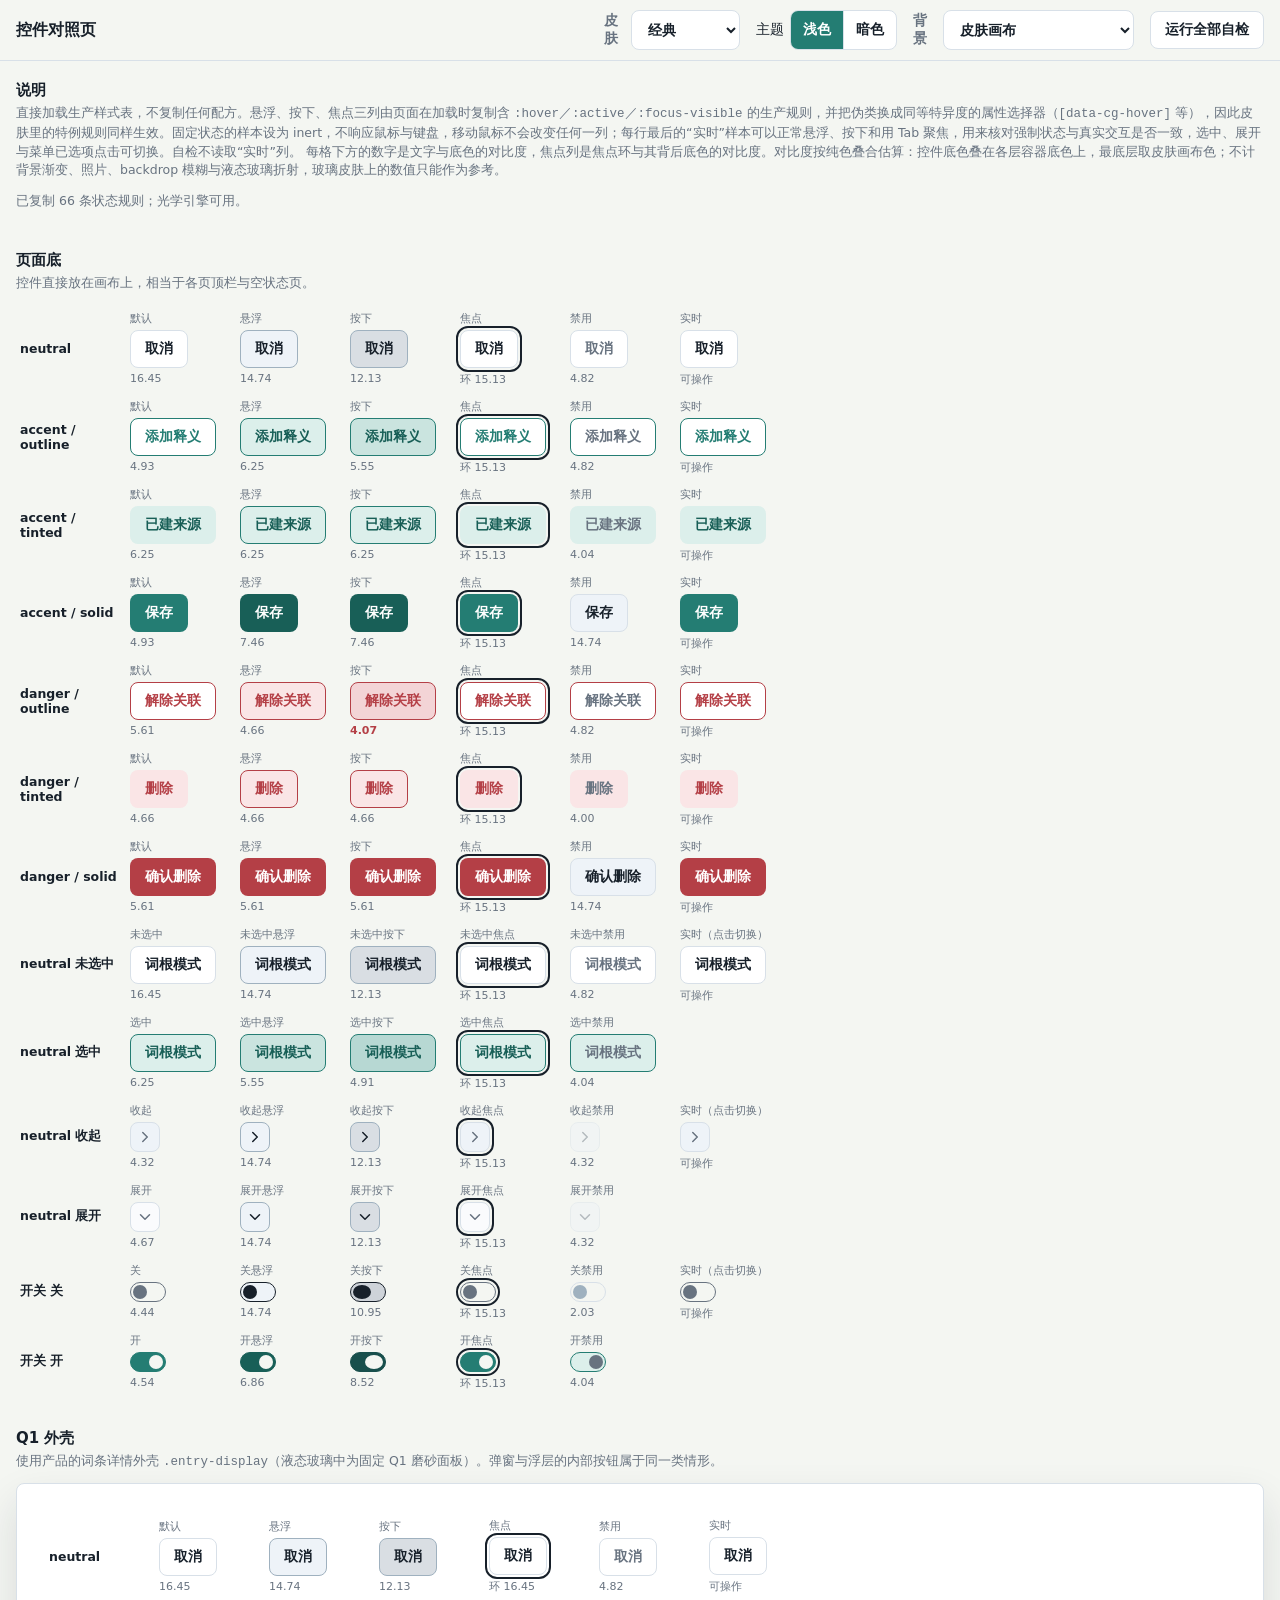
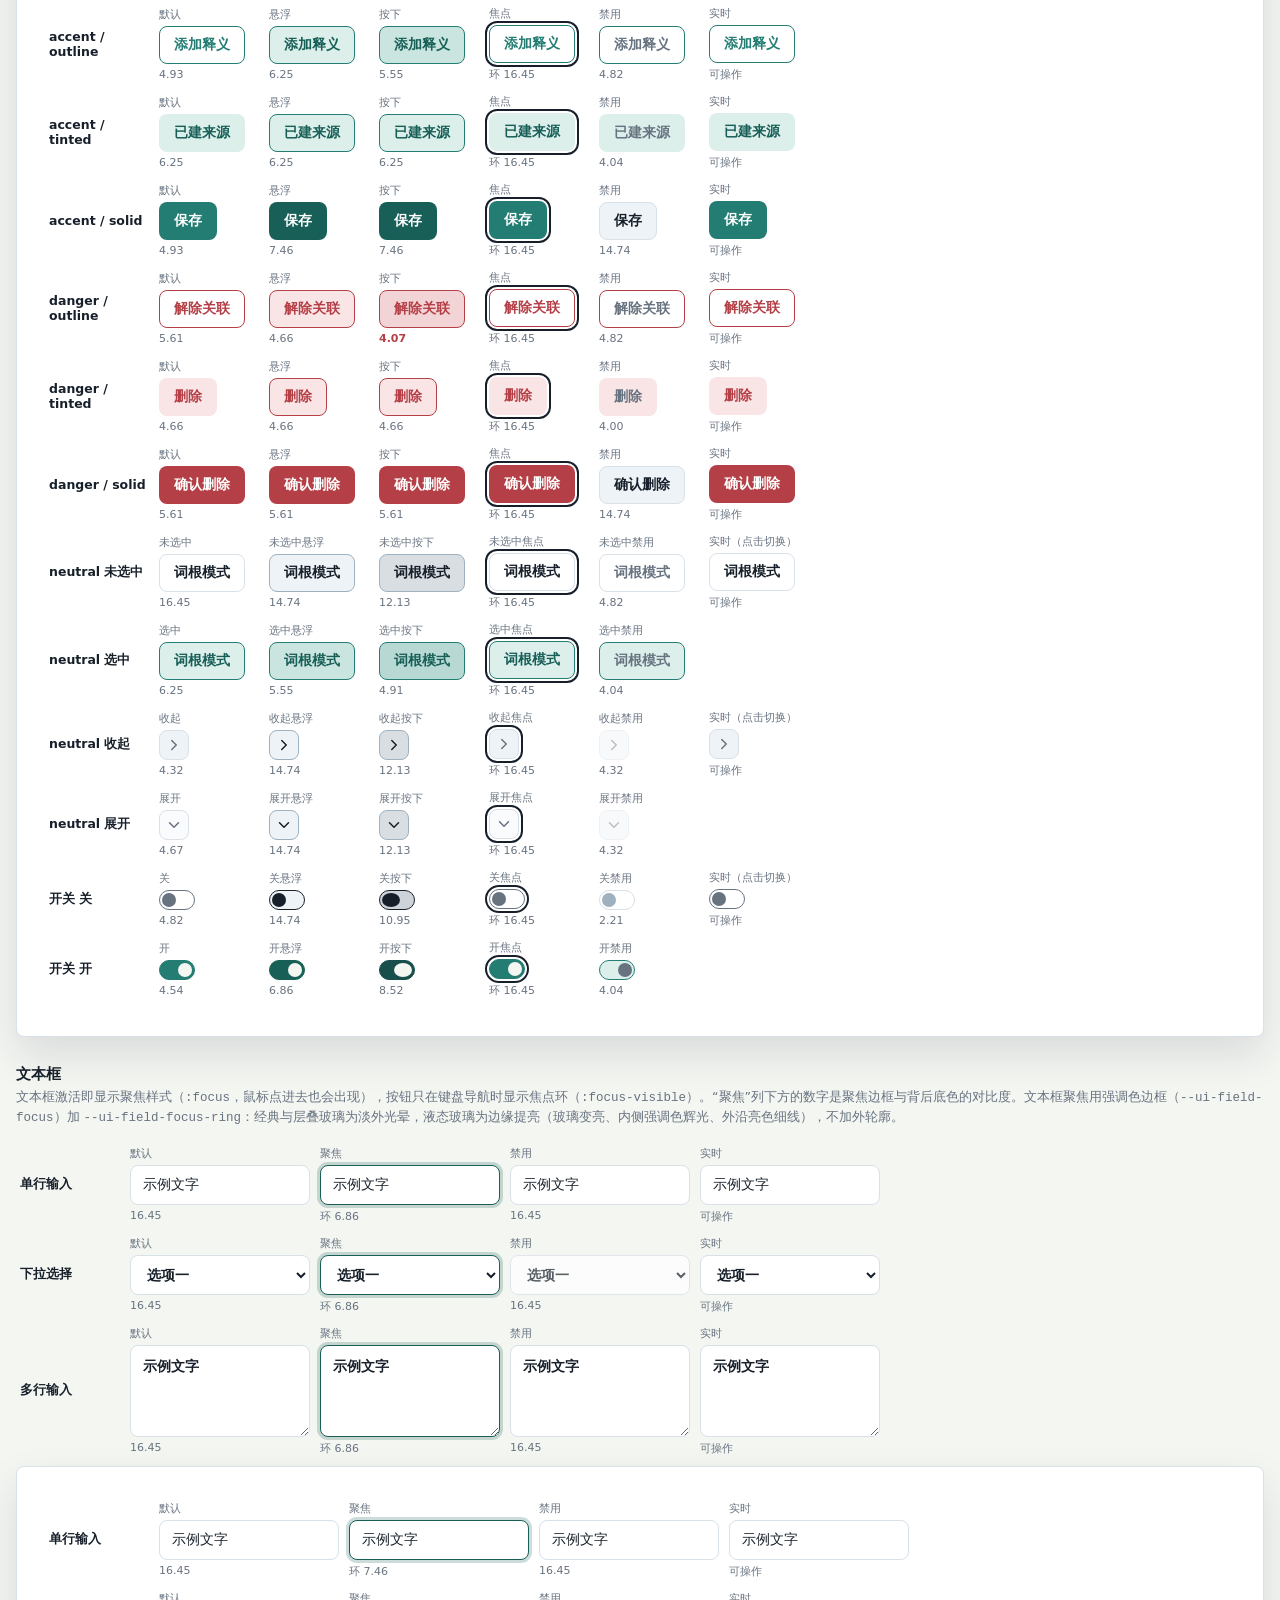
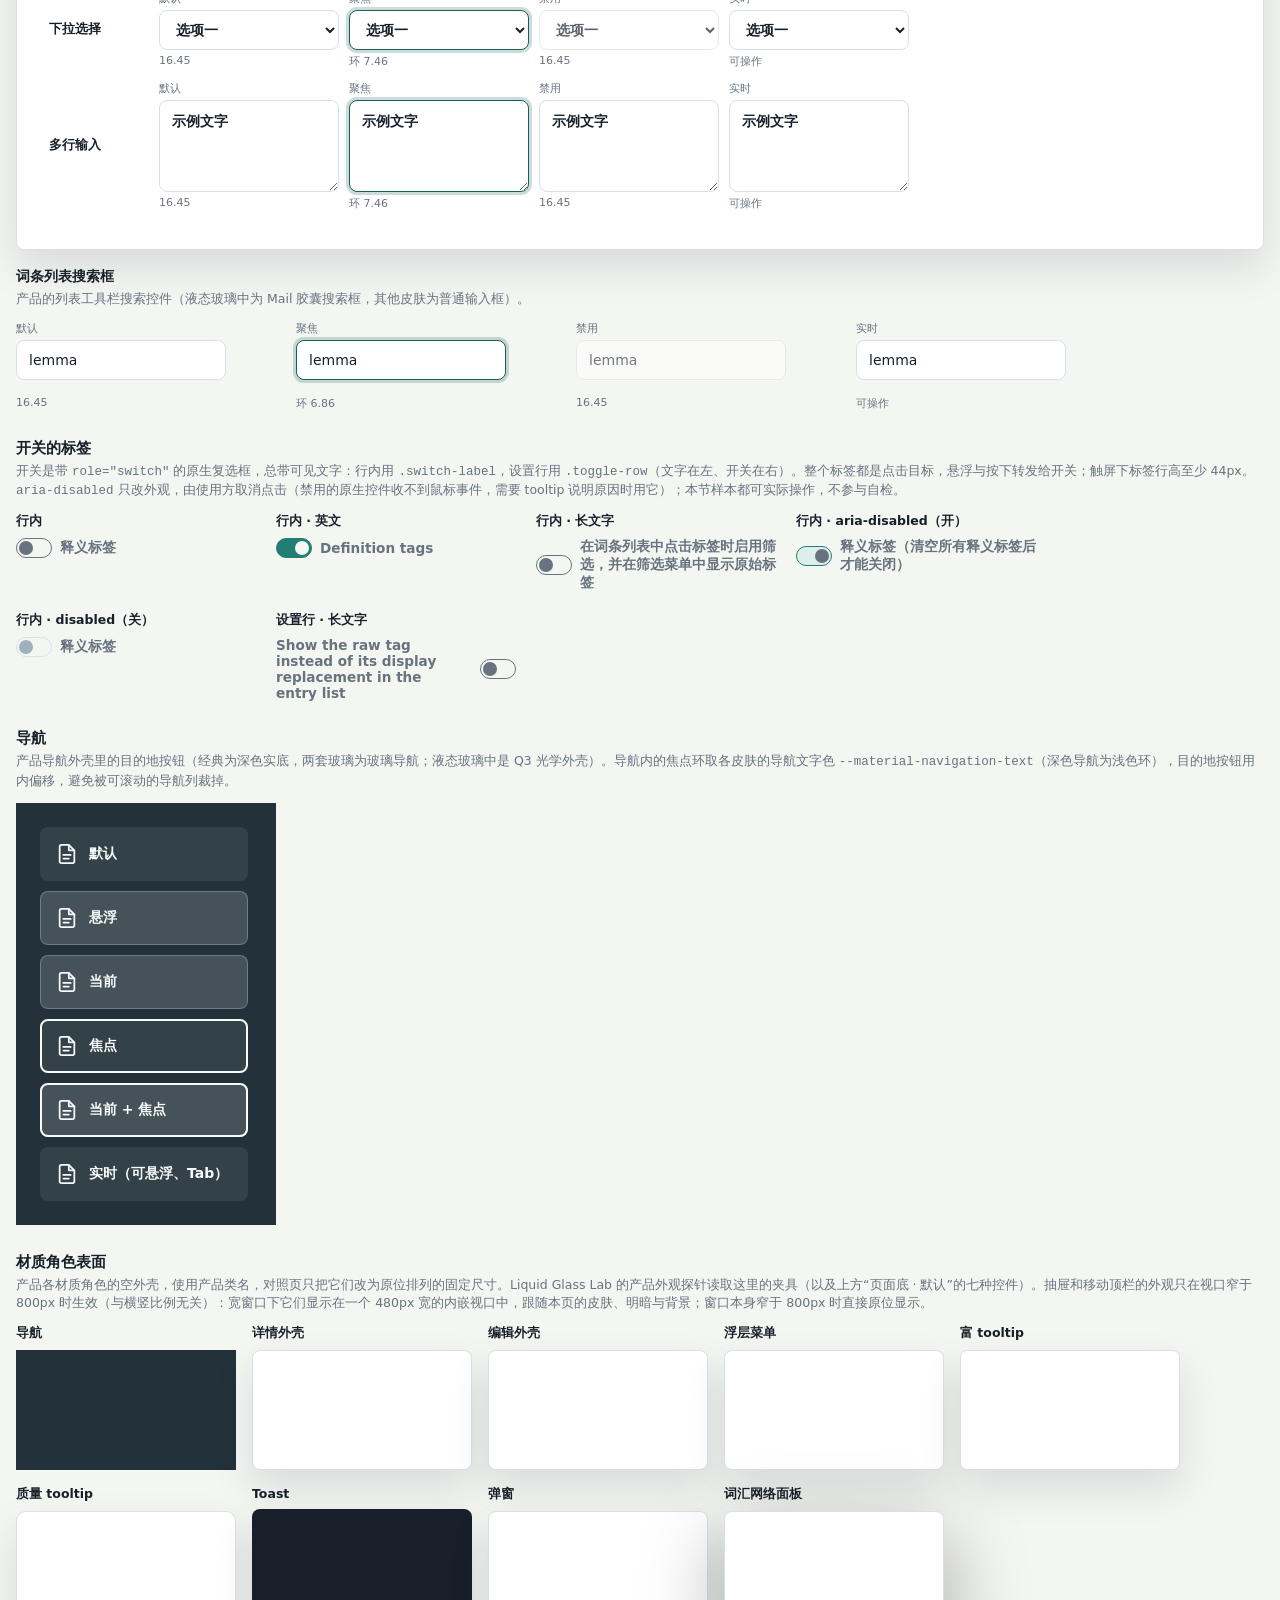
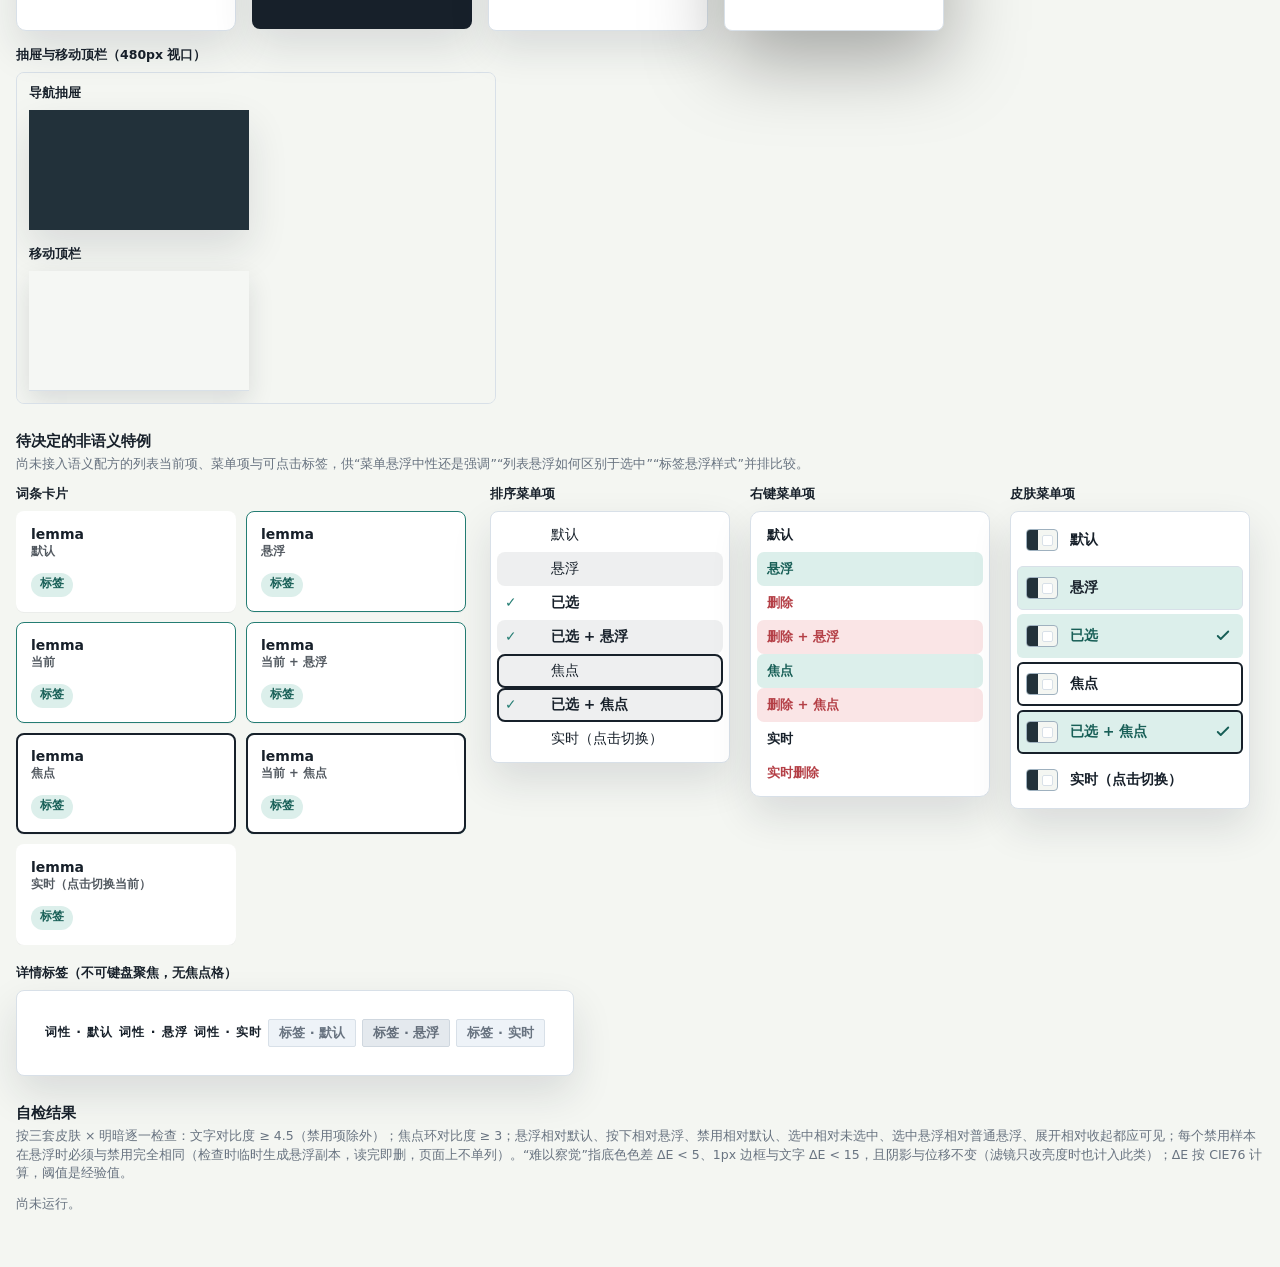
==== control-gallery.html @ c62ac001 "Add switch control with a glass recipe for Liquid Glass A native check box with role="switch" drawn " ====
<!doctype html>
<html lang="zh-CN">
<head>
  <meta charset="utf-8">
  <meta name="viewport" content="width=device-width, initial-scale=1">
  <title>Conlexicon 控件对照页</title>
  <link rel="stylesheet" href="theme-classic.css" data-product-style>
  <link rel="stylesheet" href="theme-layered-glass.css" data-product-style>
  <link rel="stylesheet" href="theme-liquid-glass.css" data-product-style>
  <link rel="stylesheet" href="styles.css" data-product-style>
  <style>
    /* Gallery chrome only: layout and labels. Every specimen is painted by the
       production stylesheets above; nothing here sets a control's colors. */
    body.cg-body {
      margin: 0;
      min-height: 100vh;
      color: var(--ui-text);
      font-family: system-ui, -apple-system, "Segoe UI", "PingFang SC", "Microsoft YaHei", sans-serif;
      font-size: 14px;
    }

    body.cg-body.cg-photo {
      background: url("assets/liquid-glass-lab/interior.jpg") center / cover no-repeat fixed;
    }

    .cg-toolbar {
      position: sticky;
      top: 0;
      z-index: 20;
      display: flex;
      flex-wrap: wrap;
      align-items: center;
      gap: 8px 16px;
      padding: 10px 16px;
      border-bottom: 1px solid var(--ui-border);
      background: var(--ui-canvas-bg);
    }

    .cg-toolbar h1 {
      margin: 0 auto 0 0;
      font-size: 16px;
    }

    .cg-toolbar :is(label, .cg-toolbar-group) {
      display: inline-flex;
      align-items: center;
      gap: 6px;
    }

    .cg-error {
      margin: 12px 16px 0;
      padding: 10px 12px;
      border: 1px solid var(--ui-danger);
      border-radius: var(--radius-control);
      background: var(--ui-danger-soft);
      color: var(--ui-danger);
      font-weight: 700;
    }

    .cg-main {
      display: grid;
      gap: 28px;
      padding: 20px 16px 48px;
      max-width: 1280px;
      margin: 0 auto;
    }

    .cg-main > section > h2 {
      margin: 0 0 4px;
      font-size: 15px;
    }

    .cg-note {
      margin: 0 0 12px;
      color: var(--ui-text-muted);
      font-size: 12.5px;
      line-height: 1.5;
    }

    .cg-scroll {
      overflow-x: auto;
      padding: 6px 4px 10px;
    }

    .cg-matrix {
      display: grid;
      grid-template-columns: 100px repeat(var(--cg-columns), minmax(100px, auto));
      align-items: center;
      gap: 12px 10px;
      width: max-content;
    }

    /* Fields fill their container in the product; here they get a fixed width. */
    .cg-matrix :is(input, select, textarea) {
      width: 180px;
    }

    .cg-matrix > .cg-head {
      color: var(--ui-text-muted);
      font-size: 12px;
      font-weight: 700;
    }

    .cg-row-label {
      font-size: 12.5px;
      font-weight: 700;
    }

    .cg-cell {
      display: grid;
      justify-items: start;
      gap: 4px;
    }

    .cg-cell-state {
      color: var(--ui-text-muted);
      font-size: 11px;
    }

    .cg-metric {
      min-height: 14px;
      font-size: 11px;
      font-variant-numeric: tabular-nums;
      color: var(--ui-text-muted);
    }

    .cg-metric[data-level="fail"] {
      color: var(--ui-danger);
      font-weight: 700;
    }

    .cg-metric[data-level="warn"] {
      color: var(--ui-warning, var(--ui-danger));
    }

    .cg-context-q1 {
      display: block;
    }

    /* One large production Mail toolbar as the Q3 owner, like the Q1 shell above.
       Only its toolbar geometry (flex row, pill radius, 4px padding) is replaced;
       paint and optics stay with the production rules and the engine. */
    body[data-entry-layout="mail"] .entry-mail-tools.cg-context-q3 {
      display: block;
      padding: 16px;
      border-radius: var(--radius-panel);
    }

    /* Fixed specimens and their shells are still pictures. A transition would leave
       computed colors at the previous skin or state when the page switches and
       reads at once, so only the live column keeps product motion. */
    body.cg-body :not([data-cg-live]) {
      transition: none !important;
    }

    .cg-search-cell {
      display: grid;
      gap: 4px;
      width: 260px;
      max-width: 100%;
    }

    .cg-subhead {
      margin: 18px 0 4px;
      font-size: 13.5px;
    }

    /* The product navigation is a sticky, full-height column; here it is an
       in-flow card of its expanded width. Paint and optics stay product-owned. */
    .cg-nav-shell {
      position: relative !important;
      inset: auto !important;
      transform: none !important;
      width: 260px !important;
      max-width: 100% !important;
      height: auto !important;
      min-height: 0 !important;
      max-height: none !important;
      margin: 0 !important;
      z-index: auto !important;
    }

    .cg-roles {
      display: flex;
      flex-wrap: wrap;
      gap: 16px;
      align-items: flex-start;
    }

    .cg-roles > figure {
      display: grid;
      gap: 8px;
      margin: 0;
    }

    .cg-roles figcaption {
      font-size: 12.5px;
      font-weight: 700;
    }

    /* Product surfaces are fixed, sticky or off-canvas; here they sit in flow at a
       fixed size. Paint, borders, shadows and filters stay with the product rules. */
    .cg-roles [data-cg-role] {
      position: relative !important;
      inset: auto !important;
      transform: none !important;
      width: 220px !important;
      max-width: 100% !important;
      height: 120px !important;
      min-height: 0 !important;
      margin: 0 !important;
      z-index: auto !important;
      /* The mobile bar is placed on the app grid's first row; here it follows its caption. */
      grid-row: auto !important;
      grid-column: auto !important;
      /* Entrance animations (the tooltip fade-in) are motion, not material; without
         them a fixture always shows its settled appearance. */
      animation: none !important;
    }

    /* Mobile surfaces take their geometry and material from the < 800px media
       query, so wide windows show them through a 480px embedded viewport. */
    @media (min-width: 800px) {
      .cg-roles > figure[data-cg-mobile] {
        display: none;
      }
    }

    @media (max-width: 799.98px) {
      .cg-roles > .cg-mobile-frame {
        display: none;
      }
    }

    .cg-mobile-frame iframe {
      display: block;
      width: 480px;
      max-width: 100%;
      border: 1px solid var(--ui-border);
      border-radius: var(--radius-panel);
    }

    /* The embedded mobile view shows only the mobile surfaces. */
    body.cg-mobile-view :is(.cg-toolbar, .cg-error, .cg-main > section:not(.cg-roles-section), .cg-roles-section > :not(.cg-roles), .cg-roles > figure:not([data-cg-mobile])) {
      display: none !important;
    }

    body.cg-mobile-view .cg-main {
      padding: 12px;
    }

    /* The parent sizes the frame to this page's content, so the page must not size
       itself to the frame. */
    body.cg-body.cg-mobile-view {
      min-height: 0;
    }

    /* The quality tooltip only shows while its issue chip is hovered. The chip keeps
       the selector ancestry (forced hover) but draws no box of its own here. */
    .cg-roles .entry-quality-issue {
      display: contents !important;
    }

    .cg-specials {
      display: flex;
      flex-wrap: wrap;
      gap: 20px;
      align-items: flex-start;
    }

    .cg-specials > figure {
      display: grid;
      gap: 8px;
      margin: 0;
    }

    .cg-specials figcaption {
      font-size: 12.5px;
      font-weight: 700;
    }

    .cg-static {
      position: static !important;
      inset: auto !important;
      transform: none !important;
      display: grid !important;
    }

    /* Product menus size against their popup anchor; here they get a fixed width
       so a narrow figure cannot let them overflow into the next one. */
    .cg-specials .cg-static {
      width: 240px !important;
      min-width: 0 !important;
      max-width: 100% !important;
      max-height: none !important;
    }

    .cg-switch-labels {
      display: flex;
      flex-wrap: wrap;
      gap: 20px;
      align-items: flex-start;
    }

    .cg-switch-labels > figure {
      display: grid;
      gap: 8px;
      width: 240px;
      max-width: 100%;
      margin: 0;
    }

    .cg-switch-labels figcaption {
      font-size: 12.5px;
      font-weight: 700;
    }

    .cg-cards {
      display: grid;
      grid-template-columns: repeat(2, minmax(0, 220px));
      gap: 10px;
    }

    .cg-report table {
      border-collapse: collapse;
      font-size: 12px;
    }

    .cg-report :is(th, td) {
      padding: 4px 10px 4px 0;
      text-align: left;
      vertical-align: top;
      border-bottom: 1px solid var(--ui-border);
    }

    .cg-report td[data-level="fail"] {
      color: var(--ui-danger);
      font-weight: 700;
    }

    .cg-summary {
      margin: 0 0 10px;
      font-weight: 700;
    }
  </style>
</head>
<body class="cg-body">
  <svg id="liquidGlassFilterDefs" width="0" height="0" aria-hidden="true" focusable="false" style="position: absolute; overflow: hidden; pointer-events: none"><defs></defs></svg>

  <header class="cg-toolbar">
    <h1>控件对照页</h1>
    <label>皮肤
      <select id="cgSkin">
        <option value="classic">经典</option>
        <option value="layered-glass">层叠玻璃</option>
        <option value="liquid-glass">液态玻璃</option>
      </select>
    </label>
    <div class="cg-toolbar-group">
      <span id="cgThemeLabel">主题</span>
      <div class="segmented-control" id="cgTheme" role="radiogroup" aria-labelledby="cgThemeLabel">
        <button type="button" data-control-tone="neutral" data-control-selection role="radio" aria-checked="true" tabindex="0" data-theme-value="light">浅色</button>
        <button type="button" data-control-tone="neutral" data-control-selection role="radio" aria-checked="false" tabindex="-1" data-theme-value="dark">暗色</button>
      </div>
    </div>
    <label>背景
      <select id="cgBackdrop">
        <option value="canvas">皮肤画布</option>
        <option value="photo">照片（interior.jpg）</option>
      </select>
    </label>
    <button class="secondary-button" data-control-tone="neutral" id="cgRunCheck" type="button">运行全部自检</button>
  </header>

  <p class="cg-error" id="cgError" role="alert" hidden></p>

  <main class="cg-main">
    <section>
      <h2>说明</h2>
      <p class="cg-note">
        直接加载生产样式表，不复制任何配方。悬浮、按下、焦点三列由页面在加载时复制含 <code>:hover</code>／<code>:active</code>／<code>:focus-visible</code> 的生产规则，并把伪类换成同等特异度的属性选择器（<code>[data-cg-hover]</code> 等），因此皮肤里的特例规则同样生效。固定状态的样本设为 inert，不响应鼠标与键盘，移动鼠标不会改变任何一列；每行最后的“实时”样本可以正常悬浮、按下和用 Tab 聚焦，用来核对强制状态与真实交互是否一致，选中、展开与菜单已选项点击可切换。自检不读取“实时”列。
        每格下方的数字是文字与底色的对比度，焦点列是焦点环与其背后底色的对比度。对比度按纯色叠合估算：控件底色叠在各层容器底色上，最底层取皮肤画布色；不计背景渐变、照片、backdrop 模糊与液态玻璃折射，玻璃皮肤上的数值只能作为参考。
      </p>
      <p class="cg-note" id="cgStatus">正在准备…</p>
    </section>

    <section>
      <h2>页面底</h2>
      <p class="cg-note">控件直接放在画布上，相当于各页顶栏与空状态页。</p>
      <div class="cg-scroll"><div class="cg-matrix" data-cg-context="page"></div></div>
    </section>

    <section>
      <h2>Q1 外壳</h2>
      <p class="cg-note">使用产品的词条详情外壳 <code>.entry-display</code>（液态玻璃中为固定 Q1 磨砂面板）。弹窗与浮层的内部按钮属于同一类情形。</p>
      <article class="entry-display cg-context-q1">
        <div class="cg-scroll"><div class="cg-matrix" data-cg-context="q1"></div></div>
      </article>
    </section>

    <section id="cgQ3Section">
      <h2>Q3 外壳</h2>
      <p class="cg-note">使用产品的 Mail 工具栏 <code>.entry-mail-tools</code>，只有液态玻璃有这一层：外壳提供折射与层次，内部控件不再单独注册、不带阴影。其他皮肤下本节隐藏。</p>
      <div class="entry-mail-tools cg-context-q3">
        <div class="entry-mail-tools-surface" aria-hidden="true"></div>
        <div class="cg-scroll"><div class="cg-matrix" data-cg-context="q3"></div></div>
      </div>
    </section>

    <section>
      <h2>文本框</h2>
      <p class="cg-note">文本框激活即显示聚焦样式（<code>:focus</code>，鼠标点进去也会出现），按钮只在键盘导航时显示焦点环（<code>:focus-visible</code>）。“聚焦”列下方的数字是聚焦边框与背后底色的对比度。文本框聚焦用强调色边框（<code>--ui-field-focus</code>）加 <code>--ui-field-focus-ring</code>：经典与层叠玻璃为淡外光晕，液态玻璃为边缘提亮（玻璃变亮、内侧强调色辉光、外沿亮色细线），不加外轮廓。</p>
      <div class="cg-scroll"><div class="cg-matrix" data-cg-context="page" data-cg-rows="fields"></div></div>
      <article class="entry-display cg-context-q1">
        <div class="cg-scroll"><div class="cg-matrix" data-cg-context="q1" data-cg-rows="fields"></div></div>
      </article>
      <h3 class="cg-subhead">词条列表搜索框</h3>
      <p class="cg-note">产品的列表工具栏搜索控件（液态玻璃中为 Mail 胶囊搜索框，其他皮肤为普通输入框）。</p>
      <div class="cg-specials" id="cgSearchFields"></div>
    </section>

    <section>
      <h2>开关的标签</h2>
      <p class="cg-note">开关是带 <code>role="switch"</code> 的原生复选框，总带可见文字：行内用 <code>.switch-label</code>，设置行用 <code>.toggle-row</code>（文字在左、开关在右）。整个标签都是点击目标，悬浮与按下转发给开关；触屏下标签行高至少 44px。<code>aria-disabled</code> 只改外观，由使用方取消点击（禁用的原生控件收不到鼠标事件，需要 tooltip 说明原因时用它）；本节样本都可实际操作，不参与自检。</p>
      <div class="cg-switch-labels" id="cgSwitchLabels"></div>
    </section>

    <section>
      <h2>导航</h2>
      <p class="cg-note">产品导航外壳里的目的地按钮（经典为深色实底，两套玻璃为玻璃导航；液态玻璃中是 Q3 光学外壳）。导航内的焦点环取各皮肤的导航文字色 <code>--material-navigation-text</code>（深色导航为浅色环），目的地按钮用内偏移，避免被可滚动的导航列裁掉。</p>
      <div class="cg-nav-row">
        <aside class="dictionary-panel app-nav cg-nav-shell" data-nav-state="expanded">
          <nav class="tool-list" aria-label="导航样本" id="cgNavList"></nav>
        </aside>
      </div>
    </section>

    <section class="cg-roles-section">
      <h2>材质角色表面</h2>
      <p class="cg-note">产品各材质角色的空外壳，使用产品类名，对照页只把它们改为原位排列的固定尺寸。Liquid Glass Lab 的产品外观探针读取这里的夹具（以及上方“页面底 · 默认”的七种控件）。抽屉和移动顶栏的外观只在视口窄于 800px 时生效（与横竖比例无关）：宽窗口下它们显示在一个 480px 宽的内嵌视口中，跟随本页的皮肤、明暗与背景；窗口本身窄于 800px 时直接原位显示。</p>
      <div class="cg-roles">
        <figure><figcaption>导航</figcaption><aside class="dictionary-panel app-nav" data-nav-state="expanded" data-cg-role="navigation"></aside></figure>
        <figure data-cg-mobile><figcaption>导航抽屉</figcaption><aside class="dictionary-panel app-nav" data-nav-state="drawer" data-cg-role="navigation-drawer"></aside></figure>
        <figure data-cg-mobile><figcaption>移动顶栏</figcaption><header class="mobile-app-bar" data-cg-role="mobile-bar"></header></figure>
        <figure><figcaption>详情外壳</figcaption><article class="entry-display" data-cg-role="focus-display"></article></figure>
        <figure><figcaption>编辑外壳</figcaption><form class="editor-panel" id="entryForm" data-cg-role="focus-editor"></form></figure>
        <figure><figcaption>浮层菜单</figcaption><div class="entry-search-config-menu" data-cg-role="floating"></div></figure>
        <figure><figcaption>富 tooltip</figcaption><div class="app-tooltip rich-tooltip" data-cg-role="rich-tooltip"></div></figure>
        <figure><figcaption>质量 tooltip</figcaption><span class="entry-quality-issue low" data-cg-hover><span class="entry-quality-issue-tooltip" role="tooltip" data-cg-role="quality-tooltip"></span></span></figure>
        <figure><figcaption>Toast</figcaption><div class="toast show" data-cg-role="toast"></div></figure>
        <figure><figcaption>弹窗</figcaption><section class="modal-panel" data-cg-role="modal"></section></figure>
        <figure><figcaption>词汇网络面板</figcaption><section class="network-panel" data-cg-role="network"></section></figure>
      </div>
    </section>

    <section>
      <h2>待决定的非语义特例</h2>
      <p class="cg-note">尚未接入语义配方的列表当前项、菜单项与可点击标签，供“菜单悬浮中性还是强调”“列表悬浮如何区别于选中”“标签悬浮样式”并排比较。</p>
      <div class="cg-specials" id="cgSpecials"></div>
    </section>

    <section class="cg-report" aria-live="polite">
      <h2>自检结果</h2>
      <p class="cg-note">按三套皮肤 × 明暗逐一检查：文字对比度 ≥ 4.5（禁用项除外）；焦点环对比度 ≥ 3；悬浮相对默认、按下相对悬浮、禁用相对默认、选中相对未选中、选中悬浮相对普通悬浮、展开相对收起都应可见；每个禁用样本在悬浮时必须与禁用完全相同（检查时临时生成悬浮副本，读完即删，页面上不单列）。“难以察觉”指底色色差 ΔE &lt; 5、1px 边框与文字 ΔE &lt; 15，且阴影与位移不变（滤镜只改亮度时也计入此类）；ΔE 按 CIE76 计算，阈值是经验值。</p>
      <div id="cgReport"><p class="cg-note">尚未运行。</p></div>
    </section>
  </main>

  <script src="lib/liquid-glass-geometry.js"></script>
  <script src="lib/liquid-glass-engine.js"></script>
  <script>
    (() => {
      "use strict";

      const SKINS = ["classic", "layered-glass", "liquid-glass"];
      const SKIN_LABELS = { classic: "经典", "layered-glass": "层叠玻璃", "liquid-glass": "液态玻璃" };
      const THEME_LABELS = { light: "浅色", dark: "暗色" };
      const CONTEXT_LABELS = { page: "页面底", q1: "Q1 外壳", q3: "Q3 外壳", search: "列表搜索框", nav: "导航" };
      const FORCED_STATES = [
        [/:hover\b/g, "[data-cg-hover]"],
        [/:active\b/g, "[data-cg-active]"],
        [/:focus-visible\b/g, "[data-cg-focus]"],
        // Text fields show focus on any :focus; keyboard focus implies both.
        [/:focus(?![-\w])/g, "[data-cg-focus]"],
      ];

      const RECIPES = [
        { id: "neutral", label: "neutral", tone: "neutral", className: "secondary-button", text: "取消" },
        { id: "accent-outline", label: "accent / outline", tone: "accent", emphasis: "outline", className: "secondary-button", text: "添加释义" },
        { id: "accent-tinted", label: "accent / tinted", tone: "accent", emphasis: "tinted", className: "secondary-button", text: "已建来源" },
        { id: "accent-solid", label: "accent / solid", tone: "accent", emphasis: "solid", className: "primary-button", text: "保存" },
        { id: "danger-outline", label: "danger / outline", tone: "danger", emphasis: "outline", className: "secondary-button", text: "解除关联" },
        { id: "danger-tinted", label: "danger / tinted", tone: "danger", emphasis: "tinted", className: "danger-button", text: "删除" },
        { id: "danger-solid", label: "danger / solid", tone: "danger", emphasis: "solid", className: "danger-button", text: "确认删除" },
      ];

      // [state id, column label, attributes applied to the specimen]
      const ACTION_STATES = [
        ["default", "默认", {}],
        ["hover", "悬浮", { "data-cg-hover": "" }],
        ["pressed", "按下", { "data-cg-hover": "", "data-cg-active": "" }],
        ["focus", "焦点", { "data-cg-focus": "" }],
        ["disabled", "禁用", { disabled: "" }],
        ["live", "实时", {}],
      ];

      // Persistent-state rows follow the action columns (default, hover, pressed,
      // focus, disabled, live); null leaves a column empty. The off/on and
      // closed/open rows share one specimen group, so checks compare across them,
      // and only the first row carries the live specimen, which toggles itself.
      const persistentStates = (prefix, label, state, live) => [
        [prefix, label, state],
        [`${prefix}-hover`, `${label}悬浮`, { ...state, "data-cg-hover": "" }],
        [`${prefix}-pressed`, `${label}按下`, { ...state, "data-cg-hover": "", "data-cg-active": "" }],
        [`${prefix}-focus`, `${label}焦点`, { ...state, "data-cg-focus": "" }],
        [`${prefix}-disabled`, `${label}禁用`, { ...state, disabled: "" }],
        live ? ["live", "实时（点击切换）", state] : null,
      ];

      const ROWS = [
        ...RECIPES.map((recipe) => ({
          id: recipe.id,
          label: recipe.label,
          states: ACTION_STATES,
          build: () => controlButton(recipe),
        })),
        ...[["off", "未选中", "false", true], ["on", "选中", "true", false]].map(([prefix, label, value, live]) => ({
          id: "selection",
          groupLabel: "neutral 选中／未选中",
          label: `neutral ${label}`,
          states: persistentStates(prefix, label, { "aria-pressed": value }, live),
          build: () => controlButton({ tone: "neutral", className: "secondary-button", text: "词根模式", selection: true }),
        })),
        ...[["closed", "收起", "false", true], ["open", "展开", "true", false]].map(([prefix, label, value, live]) => ({
          id: "disclosure",
          groupLabel: "neutral 展开／收起",
          label: `neutral ${label}`,
          states: persistentStates(prefix, label, { "aria-expanded": value }, live),
          build: disclosureButton,
        })),
        // A native check box: `checked` sets its initial state, and the live one
        // toggles itself.
        ...[["off", "关", {}, true], ["on", "开", { checked: "" }, false]].map(([prefix, label, state, live]) => ({
          id: "switch",
          groupLabel: "开关 开／关",
          label: `开关 ${label}`,
          states: persistentStates(prefix, label, state, live),
          build: () => switchInput("示例开关"),
        })),
      ];

      const FIELD_STATES = [
        ["default", "默认", {}],
        ["focus", "聚焦", { "data-cg-focus": "" }],
        ["disabled", "禁用", { disabled: "" }],
        ["live", "实时", {}],
      ];

      const field = (tagName, setup) => () => {
        const element = document.createElement(tagName);
        setup(element);
        return element;
      };

      const FIELD_ROWS = [
        {
          id: "field-text",
          label: "单行输入",
          states: FIELD_STATES,
          build: field("input", (input) => { input.type = "text"; input.value = "示例文字"; }),
        },
        {
          id: "field-select",
          label: "下拉选择",
          states: FIELD_STATES,
          build: field("select", (select) => { select.innerHTML = "<option>选项一</option><option>选项二</option>"; }),
        },
        {
          id: "field-textarea",
          label: "多行输入",
          states: FIELD_STATES,
          build: field("textarea", (textarea) => { textarea.value = "示例文字"; textarea.rows = 2; }),
        },
      ];

      // Pairs whose difference must be visible. [row ids or "*action", from, to, label]
      const STATE_PAIRS = [
        ["action", "default", "hover", "悬浮相对默认"],
        ["action", "hover", "pressed", "按下相对悬浮"],
        ["action", "default", "disabled", "禁用相对默认"],
        ["selection", "off", "on", "选中相对未选中"],
        ["selection", "off-hover", "on-hover", "选中悬浮相对未选中悬浮"],
        ["selection", "off-hover", "off-pressed", "未选中按下相对悬浮"],
        ["selection", "on", "on-hover", "选中悬浮相对选中"],
        ["selection", "on-hover", "on-pressed", "选中按下相对悬浮"],
        ["selection", "off-disabled", "on-disabled", "选中禁用相对未选中禁用"],
        ["disclosure", "closed", "open", "展开相对收起"],
        ["disclosure", "closed-hover", "closed-pressed", "收起按下相对悬浮"],
        ["disclosure", "open", "open-hover", "展开悬浮相对展开"],
        ["disclosure", "open-hover", "open-pressed", "展开按下相对悬浮"],
        ["switch", "off", "off-hover", "关悬浮相对关"],
        ["switch", "off-hover", "off-pressed", "关按下相对悬浮"],
        ["switch", "off", "on", "开相对关"],
        ["switch", "off-hover", "on-hover", "开悬浮相对关悬浮"],
        ["switch", "on", "on-hover", "开悬浮相对开"],
        ["switch", "on-hover", "on-pressed", "开按下相对悬浮"],
        ["switch", "off-disabled", "on-disabled", "开禁用相对关禁用"],
      ];

      const elements = {
        skin: document.getElementById("cgSkin"),
        theme: document.getElementById("cgTheme"),
        backdrop: document.getElementById("cgBackdrop"),
        run: document.getElementById("cgRunCheck"),
        status: document.getElementById("cgStatus"),
        report: document.getElementById("cgReport"),
        q3Section: document.getElementById("cgQ3Section"),
        specials: document.getElementById("cgSpecials"),
        error: document.getElementById("cgError"),
      };

      // Probe mode: Liquid Glass Lab loads this page as its isolated appearance probe
      // and writes optical states itself, so the page runs no engine and no motion.
      const viewParams = new URLSearchParams(location.search);
      const probe = viewParams.has("probe");
      // Mobile view: the 480px embedded viewport of the top-level page.
      const mobileView = viewParams.has("mobile");
      if (mobileView) document.body.classList.add("cg-mobile-view");
      if (probe) {
        const still = document.createElement("style");
        still.textContent = "*, *::before, *::after { animation: none !important; transition: none !important; }";
        document.head.append(still);
      }
      const engine = probe ? null : window.ConlexiconLiquidGlassEngine?.createEngine({
        workerUrl: "lib/liquid-glass-map-worker.js",
        // Matches the application budget; the Q3 owner here is a large surface.
        maxBytes: 32 * 1024 * 1024,
      }) || null;

      function setAttributes(element, attributes) {
        Object.entries(attributes).forEach(([name, value]) => element.setAttribute(name, value));
        return element;
      }

      function controlButton({ tone, emphasis, className, text, selection = false, disclosure = false }) {
        const button = document.createElement("button");
        button.type = "button";
        button.className = className;
        button.dataset.controlTone = tone;
        if (emphasis) button.dataset.controlEmphasis = emphasis;
        if (selection) button.dataset.controlSelection = "";
        if (disclosure) button.dataset.controlDisclosure = "";
        button.textContent = text;
        return button;
      }

      function switchInput(name) {
        const input = document.createElement("input");
        input.type = "checkbox";
        input.className = "switch";
        input.setAttribute("role", "switch");
        input.setAttribute("aria-label", name);
        return input;
      }

      // The product's content disclosure (morphology tables, root folding), as app.js
      // writes it: the chevron turns with aria-expanded.
      function disclosureButton() {
        const button = controlButton({ tone: "neutral", className: "content-disclosure-button", text: "", disclosure: true });
        button.setAttribute("aria-label", "展开内容");
        button.innerHTML = '<svg class="content-disclosure-icon" viewBox="0 0 24 24" aria-hidden="true"><path d="m6 9 6 6 6-6"></path></svg>';
        return button;
      }

      function specimenCell(row, [stateId, stateLabel, attributes], context) {
        const cell = document.createElement("div");
        cell.className = "cg-cell";
        const label = document.createElement("span");
        label.className = "cg-cell-state";
        label.textContent = stateLabel;
        const specimen = setAttributes(row.build(), attributes);
        specimen.dataset.cgSpecimen = `${context}/${row.id}/${stateId}`;
        if (stateId === "live" || stateId.startsWith("live-")) specimen.dataset.cgLive = "";
        const metric = document.createElement("span");
        metric.className = "cg-metric";
        cell.append(label, specimen, metric);
        return cell;
      }

      function buildMatrix(container, context, rows) {
        const columns = Math.max(...rows.map((row) => row.states.length));
        container.style.setProperty("--cg-columns", columns);
        rows.forEach((row) => {
          const label = document.createElement("div");
          label.className = "cg-row-label";
          label.textContent = row.label;
          container.append(label);
          row.states.forEach((state) => container.append(state ? specimenCell(row, state, context) : document.createElement("div")));
          for (let index = row.states.length; index < columns; index += 1) {
            container.append(document.createElement("div"));
          }
        });
      }

      // Switch labels as a product page would write them; all live.
      function buildSwitchLabels(container) {
        [
          ["行内", "switch-label", "释义标签", {}],
          ["行内 · 英文", "switch-label", "Definition tags", { checked: "" }],
          ["行内 · 长文字", "switch-label", "在词条列表中点击标签时启用筛选，并在筛选菜单中显示原始标签", {}],
          ["行内 · aria-disabled（开）", "switch-label", "释义标签（清空所有释义标签后才能关闭）", { checked: "", "aria-disabled": "true" }],
          ["行内 · disabled（关）", "switch-label", "释义标签", { disabled: "" }],
          ["设置行 · 长文字", "toggle-row", "Show the raw tag instead of its display replacement in the entry list", {}],
        ].forEach(([caption, className, text, attributes]) => {
          const label = document.createElement("label");
          label.className = className;
          const span = document.createElement("span");
          span.textContent = text;
          const input = setAttributes(switchInput(text), attributes);
          input.removeAttribute("aria-label");
          input.dataset.cgLive = "";
          if (className === "toggle-row") label.append(span, input);
          else label.append(input, span);
          container.append(figure(caption, label));
        });
      }

      // Navigation destinations as index.html writes them, one per state.
      function buildNav(list) {
        const icon = '<span class="tool-icon" aria-hidden="true"><svg class="nav-icon" viewBox="0 0 24 24"><path d="M14 2H6a2 2 0 0 0-2 2v16a2 2 0 0 0 2 2h12a2 2 0 0 0 2-2V8Z"></path><path d="M14 2v6h6M8 13h8M8 17h6"></path></svg></span>';
        [
          ["default", "默认", {}],
          ["hover", "悬浮", { "data-cg-hover": "" }],
          ["current", "当前", { class: "tool-button active", "aria-current": "page" }],
          ["focus", "焦点", { "data-cg-focus": "" }],
          ["current-focus", "当前 + 焦点", { class: "tool-button active", "aria-current": "page", "data-cg-focus": "" }],
          ["live", "实时（可悬浮、Tab）", {}],
        ].forEach(([id, label, attributes]) => {
          const button = document.createElement("button");
          button.type = "button";
          button.className = "tool-button";
          setAttributes(button, attributes);
          button.dataset.cgSpecimen = `nav/tool/${id}`;
          if (id === "live") button.dataset.cgLive = "";
          button.innerHTML = `${icon}<span class="tool-label"></span>`;
          button.querySelector(".tool-label").textContent = label;
          list.append(button);
        });
      }

      // The list toolbar search control as index.html writes it; Liquid Glass styles
      // it only inside .entry-list-toolbar under the Mail layout.
      function buildSearchFields(container) {
        FIELD_STATES.forEach(([stateId, stateLabel, attributes]) => {
          const cell = document.createElement("div");
          cell.className = "cg-search-cell";
          const label = document.createElement("span");
          label.className = "cg-cell-state";
          label.textContent = stateLabel;
          const toolbar = document.createElement("div");
          toolbar.className = "filter-row entry-list-toolbar";
          toolbar.innerHTML = `
            <div class="entry-search-control">
              <div class="entry-mail-search-surface" aria-hidden="true"></div>
              <svg class="nav-icon entry-mail-search-icon" viewBox="0 0 24 24" aria-hidden="true"><circle cx="10.5" cy="10.5" r="6.5"></circle><path d="m16 16 4 4"></path></svg>
              <input type="search" placeholder="搜索词形、释义、标签" value="lemma">
            </div>`;
          const input = setAttributes(toolbar.querySelector("input"), attributes);
          input.dataset.cgSpecimen = `search/mail-search/${stateId}`;
          if (stateId === "live") input.dataset.cgLive = "";
          const metric = document.createElement("span");
          metric.className = "cg-metric";
          cell.append(label, toolbar, metric);
          container.append(cell);
        });
      }

      // Special cases mirror the markup app.js and entry-sort-control.js generate.
      function buildSpecials(container) {
        const cardStates = [
          ["default", "默认", {}],
          ["hover", "悬浮", { "data-cg-hover": "" }],
          ["active", "当前", { class: "entry-card active", "aria-current": "true" }],
          ["active-hover", "当前 + 悬浮", { class: "entry-card active", "aria-current": "true", "data-cg-hover": "" }],
          ["focus", "焦点", { "data-cg-focus": "" }],
          ["active-focus", "当前 + 焦点", { class: "entry-card active", "aria-current": "true", "data-cg-focus": "" }],
          ["live", "实时（点击切换当前）", {}],
        ];
        const cards = document.createElement("div");
        cards.className = "entry-list cg-cards";
        cardStates.forEach(([id, label, attributes]) => {
          const card = document.createElement("button");
          card.type = "button";
          card.className = "entry-card compact-entry-card";
          setAttributes(card, attributes);
          if (attributes.class) card.className = `${attributes.class} compact-entry-card`;
          card.dataset.cgSpecimen = `special/entry-card/${id}`;
          if (id === "live") card.dataset.cgLive = "";
          card.innerHTML = `
            <div class="entry-card-header"><strong>lemma</strong><small>${label}</small></div>
            <div class="entry-card-footer"><div class="chip-row"><span class="chip" data-entry-tag-index="0">标签</span></div></div>`;
          cards.append(card);
        });
        container.append(figure("词条卡片", cards));

        const sortMenu = document.createElement("div");
        sortMenu.className = "entry-search-config-menu entry-sort-menu cg-static";
        sortMenu.setAttribute("role", "menu");
        [["default", "默认", "false", {}], ["hover", "悬浮", "false", { "data-cg-hover": "" }],
          ["checked", "已选", "true", {}], ["checked-hover", "已选 + 悬浮", "true", { "data-cg-hover": "" }],
          ["focus", "焦点", "false", { "data-cg-focus": "" }], ["checked-focus", "已选 + 焦点", "true", { "data-cg-focus": "" }],
          ["live", "实时（点击切换）", "false", {}]]
          .forEach(([id, label, checked, attributes]) => {
            const option = document.createElement("button");
            option.type = "button";
            option.className = "entry-sort-option";
            option.setAttribute("role", "menuitemradio");
            option.setAttribute("aria-checked", checked);
            setAttributes(option, attributes);
            option.dataset.cgSpecimen = `special/sort-option/${id}`;
            if (id === "live") option.dataset.cgLive = "";
            option.innerHTML = '<span class="entry-sort-check" aria-hidden="true"></span><span class="entry-sort-option-label"></span>';
            option.querySelector(".entry-sort-option-label").textContent = label;
            sortMenu.append(option);
          });
        container.append(figure("排序菜单项", sortMenu));

        const contextMenu = document.createElement("div");
        contextMenu.className = "entry-context-menu cg-static";
        contextMenu.setAttribute("role", "menu");
        [["default", "默认", "", {}], ["hover", "悬浮", "", { "data-cg-hover": "" }],
          ["danger", "删除", "danger", {}], ["danger-hover", "删除 + 悬浮", "danger", { "data-cg-hover": "" }],
          ["focus", "焦点", "", { "data-cg-focus": "" }], ["danger-focus", "删除 + 焦点", "danger", { "data-cg-focus": "" }],
          ["live", "实时", "", {}], ["danger-live", "实时删除", "danger", {}]]
          .forEach(([id, label, className, attributes]) => {
            const item = document.createElement("button");
            item.type = "button";
            item.className = className;
            item.setAttribute("role", "menuitem");
            setAttributes(item, attributes);
            item.dataset.cgSpecimen = `special/context-item/${id}`;
            if (id.endsWith("live")) item.dataset.cgLive = "";
            item.textContent = label;
            contextMenu.append(item);
          });
        container.append(figure("右键菜单项", contextMenu));

        const skinMenu = document.createElement("div");
        skinMenu.className = "skin-picker-menu cg-static";
        skinMenu.setAttribute("role", "menu");
        [["default", "默认", "false", {}], ["hover", "悬浮", "false", { "data-cg-hover": "" }],
          ["checked", "已选", "true", {}], ["focus", "焦点", "false", { "data-cg-focus": "" }],
          ["checked-focus", "已选 + 焦点", "true", { "data-cg-focus": "" }], ["live", "实时（点击切换）", "false", {}]]
          .forEach(([id, label, checked, attributes]) => {
            const option = document.createElement("button");
            option.type = "button";
            option.className = "skin-picker-option";
            option.setAttribute("role", "menuitemradio");
            option.setAttribute("aria-checked", checked);
            setAttributes(option, attributes);
            option.dataset.cgSpecimen = `special/skin-option/${id}`;
            if (id === "live") option.dataset.cgLive = "";
            option.innerHTML = `
              <span class="skin-picker-preview skin-picker-preview-classic" aria-hidden="true"></span>
              <span class="skin-picker-option-label"></span>
              <svg class="skin-picker-check" viewBox="0 0 24 24" aria-hidden="true"><path d="m5 12 4 4L19 6"></path></svg>`;
            option.querySelector(".skin-picker-option-label").textContent = label;
            skinMenu.append(option);
          });
        container.append(figure("皮肤菜单项", skinMenu));

        const detail = document.createElement("article");
        detail.className = "entry-display";
        const tags = document.createElement("div");
        tags.className = "chip-row";
        [["part-badge", "default", "默认", {}], ["part-badge", "hover", "悬浮", { "data-cg-hover": "" }], ["part-badge", "live", "实时", {}],
          ["outline-chip", "default", "默认", {}], ["outline-chip", "hover", "悬浮", { "data-cg-hover": "" }], ["outline-chip", "live", "实时", {}]]
          .forEach(([className, id, label, attributes], index) => {
            const tag = document.createElement("span");
            tag.className = className;
            tag.dataset.entryTagIndex = String(index);
            setAttributes(tag, attributes);
            tag.dataset.cgSpecimen = `special/detail-${className}/${id}`;
            if (id === "live") tag.dataset.cgLive = "";
            tag.textContent = `${className === "part-badge" ? "词性" : "标签"} · ${label}`;
            tags.append(tag);
          });
        detail.append(tags);
        // Clickable tags are spans without tabindex or role: keyboard focus cannot
        // reach them in the product, so a forced focus cell would show a ring that
        // never occurs. The caption says so instead.
        container.append(figure("详情标签（不可键盘聚焦，无焦点格）", detail));
      }

      function figure(caption, content) {
        const element = document.createElement("figure");
        const label = document.createElement("figcaption");
        label.textContent = caption;
        element.append(label, content);
        return element;
      }

      // Clone every production rule that depends on a forced pseudo-class, right after
      // the original so the cascade order is unchanged.
      function cloneForcedStateRules() {
        let cloned = 0;
        const walk = (group) => {
          const rules = group.cssRules;
          for (let index = rules.length - 1; index >= 0; index -= 1) {
            const rule = rules[index];
            if (!(rule instanceof CSSStyleRule)) {
              if (rule.cssRules) walk(rule);
              continue;
            }
            const selector = rule.selectorText;
            if (!FORCED_STATES.some(([pattern]) => pattern.test(selector))) continue;
            FORCED_STATES.forEach(([pattern]) => { pattern.lastIndex = 0; });
            const forced = FORCED_STATES.reduce((text, [pattern, replacement]) => text.replace(pattern, replacement), selector);
            group.insertRule(`${forced} { ${rule.style.cssText} }`, index + 1);
            cloned += 1;
          }
        };
        document.querySelectorAll("link[data-product-style]").forEach((link) => {
          if (!link.sheet) throw new Error(`Production stylesheet did not load: ${link.getAttribute("href")}`);
          walk(link.sheet);
        });
        return cloned;
      }

      // Color math. Computed colors arrive as rgb()/rgba() or, for color-mix(), color(srgb …).
      const colorProbe = document.createElement("span");
      colorProbe.style.display = "none";

      function parseColor(value) {
        const text = value.trim();
        if (text === "transparent") return { r: 0, g: 0, b: 0, a: 0 };
        let match = text.match(/^rgba?\(([^)]+)\)$/);
        if (match) {
          const [r, g, b, a = "1"] = match[1].split(/[\s,/]+/).filter(Boolean);
          return { r: Number(r), g: Number(g), b: Number(b), a: Number(a) };
        }
        match = text.match(/^color\(srgb\s+([^)]+)\)$/);
        if (match) {
          const [r, g, b, a = "1"] = match[1].split(/[\s/]+/).filter(Boolean);
          return { r: Number(r) * 255, g: Number(g) * 255, b: Number(b) * 255, a: Number(a) };
        }
        throw new Error(`Unsupported computed color: ${value}`);
      }

      function resolveColor(expression) {
        colorProbe.style.backgroundColor = "";
        colorProbe.style.backgroundColor = expression;
        if (!colorProbe.style.backgroundColor) throw new Error(`Not a color expression: ${expression}`);
        return parseColor(getComputedStyle(colorProbe).backgroundColor);
      }

      function over(top, bottom) {
        const alpha = top.a + bottom.a * (1 - top.a);
        if (alpha === 0) return { r: 0, g: 0, b: 0, a: 0 };
        const channel = (name) => (top[name] * top.a + bottom[name] * bottom.a * (1 - top.a)) / alpha;
        return { r: channel("r"), g: channel("g"), b: channel("b"), a: alpha };
      }

      function luminance({ r, g, b }) {
        const linear = (value) => {
          const channel = value / 255;
          return channel <= 0.03928 ? channel / 12.92 : ((channel + 0.055) / 1.055) ** 2.4;
        };
        return 0.2126 * linear(r) + 0.7152 * linear(g) + 0.0722 * linear(b);
      }

      function contrast(first, second) {
        const [light, dark] = [luminance(first), luminance(second)].sort((a, b) => b - a);
        return (light + 0.05) / (dark + 0.05);
      }

      // CIE76 ΔE in Lab (D65): catches hue changes that luminance contrast misses,
      // such as accent ink turning muted gray at a similar lightness.
      function toLab({ r, g, b }) {
        const linear = (value) => {
          const channel = value / 255;
          return channel <= 0.04045 ? channel / 12.92 : ((channel + 0.055) / 1.055) ** 2.4;
        };
        const [lr, lg, lb] = [linear(r), linear(g), linear(b)];
        const xyz = [
          (0.4124 * lr + 0.3576 * lg + 0.1805 * lb) / 0.95047,
          0.2126 * lr + 0.7152 * lg + 0.0722 * lb,
          (0.0193 * lr + 0.1192 * lg + 0.9505 * lb) / 1.08883,
        ].map((value) => (value > 0.008856 ? Math.cbrt(value) : 7.787 * value + 16 / 116));
        return [116 * xyz[1] - 16, 500 * (xyz[0] - xyz[1]), 200 * (xyz[1] - xyz[2])];
      }

      function deltaE(first, second) {
        const [a, b] = [toLab(first), toLab(second)];
        return Math.hypot(a[0] - b[0], a[1] - b[1], a[2] - b[2]);
      }

      // A surface's own paint: what is actually painted, so a skin rule that bypasses
      // the recipe still shows. A transparent surface may instead carry the tint the
      // Liquid Glass optical layer paints.
      function surfaceColor(element) {
        const computed = getComputedStyle(element);
        const background = parseColor(computed.backgroundColor);
        if (background.a > 0) return background;
        const tint = computed.getPropertyValue("--liquid-glass-surface-tint").trim();
        return tint ? resolveColor(tint) : background;
      }

      function containerSurface(element) {
        // The Mail toolbar and search control paint through decorative surface leaves.
        const leaf = element.querySelector?.(":scope > :is(.entry-mail-tools-surface, .entry-mail-search-surface)");
        return leaf && getComputedStyle(leaf).display !== "none" ? leaf : element;
      }

      // Composite every ancestor's paint from the skin canvas upward.
      function backdropFor(element) {
        const canvas = resolveColor(getComputedStyle(document.body).getPropertyValue("--ui-canvas-bg").trim());
        const chain = [];
        for (let node = element.parentElement; node; node = node.parentElement) chain.push(node);
        return chain.reverse().reduce((color, node) => {
          const paint = surfaceColor(containerSurface(node));
          return paint.a > 0 ? over(paint, color) : color;
        }, canvas);
      }

      function readSpecimen(element) {
        const computed = getComputedStyle(element);
        const backdrop = backdropFor(element);
        const background = over(surfaceColor(element), backdrop);
        const borderWidth = parseFloat(computed.borderTopWidth);
        const border = borderWidth > 0 ? over(parseColor(computed.borderTopColor), backdrop) : background;
        const color = over(parseColor(computed.color), background);
        const outlineVisible = computed.outlineStyle !== "none" && parseFloat(computed.outlineWidth) > 0;
        // Focus shows as an outline ring, except on text fields, which mark it with
        // their painted edge (--ui-field-focus) instead.
        let focusColor = null;
        if (outlineVisible) {
          focusColor = parseColor(computed.outlineColor);
        } else if (element.matches("input, select, textarea")) {
          focusColor = parseColor(computed.borderTopColor);
        }
        return {
          background,
          border,
          color,
          shadow: computed.boxShadow,
          filter: computed.filter,
          transform: computed.transform,
          textContrast: contrast(color, background),
          // Icon-only controls are non-text graphics: WCAG 1.4.11 asks 3:1, not 4.5:1.
          // A switch's thumb is a state graphic, not text, so it also takes 3:1.
          inkThreshold: element.matches(".switch") ? 3
            : element.matches("input, select, textarea") || element.textContent.trim() ? 4.5 : 3,
          // A disclosure's state shows in its turning chevron, not in its own box.
          iconTransform: [...element.querySelectorAll("svg")].map((icon) => getComputedStyle(icon).transform).join(" "),
          focusContrast: focusColor ? contrast(over(focusColor, backdrop), backdrop) : null,
          // A switch's track edge marks the control against its surroundings (WCAG 1.4.11).
          edgeContrast: contrast(border, backdrop),
          disabled: element.matches(":disabled"),
        };
      }

      function difference(from, to) {
        const background = deltaE(from.background, to.background);
        const border = deltaE(from.border, to.border);
        const color = deltaE(from.color, to.color);
        const shadowChanged = from.shadow !== to.shadow;
        const filterChanged = from.filter !== to.filter;
        const transformChanged = from.transform !== to.transform;
        const iconChanged = from.iconTransform !== to.iconTransform;
        if (background < 0.5 && border < 0.5 && color < 0.5 && !shadowChanged && !filterChanged && !transformChanged && !iconChanged) {
          return { level: "same", detail: "完全相同" };
        }
        const detail = `ΔE 底 ${background.toFixed(1)} · 边 ${border.toFixed(1)} · 字 ${color.toFixed(1)}`
          + `${shadowChanged ? " · 阴影变" : ""}${filterChanged ? " · 滤镜变" : ""}${transformChanged ? " · 位移变" : ""}${iconChanged ? " · 图标转动" : ""}`;
        const visible = background >= 5 || border >= 15 || color >= 15 || shadowChanged || transformChanged || iconChanged;
        return { level: visible ? "ok" : "faint", detail };
      }

      function specimens() {
        // Live specimens follow the real pointer, so they would contaminate the check.
        return new Map([...document.querySelectorAll("[data-cg-specimen]:not([data-cg-live])")]
          .filter((element) => element.getClientRects().length)
          .map((element) => [element.dataset.cgSpecimen, element]));
      }

      function applyCombination(skin, theme) {
        document.body.dataset.uiSkin = skin;
        document.body.classList.toggle("dark-theme", theme === "dark");
        // Mirrors lib/entry-workspace-layout.js: only Liquid Glass uses the Mail layout.
        if (skin === "liquid-glass") {
          document.body.dataset.entryLayout = "mail";
        } else {
          delete document.body.dataset.entryLayout;
        }
        elements.q3Section.hidden = skin !== "liquid-glass";
        engine?.setEnabled(skin === "liquid-glass");
      }

      function annotateMetrics(readings) {
        document.querySelectorAll("[data-cg-specimen]").forEach((element) => {
          const metric = element.closest(".cg-cell, .cg-search-cell")?.querySelector(":scope > .cg-metric");
          if (!metric) return;
          const reading = readings.get(element.dataset.cgSpecimen);
          if (!reading) {
            metric.textContent = element.hasAttribute("data-cg-live") ? "可操作" : "";
            metric.dataset.level = "info";
            return;
          }
          const focus = element.hasAttribute("data-cg-focus");
          const value = focus ? reading.focusContrast : reading.textContrast;
          const threshold = focus ? 3 : reading.inkThreshold;
          metric.textContent = value === null ? "无焦点环" : `${focus ? "环 " : ""}${value.toFixed(2)}`;
          metric.dataset.level = reading.disabled ? "info" : value === null || value < threshold ? "fail" : "ok";
          metric.title = focus
            ? "焦点环或聚焦边框与背后底色的对比度（≥ 3）"
            : element.matches(".switch") ? "滑块与轨道的对比度（≥ 3）；轨道边界与背后底色另需 ≥ 3，见自检"
              : reading.inkThreshold === 3 ? "图标与底色的对比度（≥ 3）" : "文字与底色的对比度（≥ 4.5）";
        });
      }

      function readAll() {
        const readings = new Map();
        specimens().forEach((element, id) => readings.set(id, readSpecimen(element)));
        return readings;
      }

      // Disabled controls must ignore hover. Every disabled specimen gets a hovered
      // twin in the same place, is read against it, and the twin is removed, so the
      // page shows no extra column for a state that should look identical.
      function disabledHoverChanges() {
        return [...specimens()].filter(([id]) => id.endsWith("disabled")).flatMap(([id, element]) => {
          const twin = element.cloneNode(true);
          twin.removeAttribute("data-cg-specimen");
          twin.setAttribute("data-cg-hover", "");
          element.after(twin);
          const result = difference(readSpecimen(element), readSpecimen(twin));
          twin.remove();
          return result.level === "same" ? [] : [{ id, detail: result.detail }];
        });
      }

      function evaluate(readings, skin, theme, hoverOnDisabled) {
        const findings = [];
        const combo = `${SKIN_LABELS[skin]} ${THEME_LABELS[theme]}`;
        const push = (level, where, check, detail) => findings.push({ level, combo, where, check, detail });
        readings.forEach((reading, id) => {
          const [context, row, state] = id.split("/");
          const where = `${CONTEXT_LABELS[context] || "特例"} · ${row} · ${state}`;
          if (state === "focus" || state.endsWith("-focus")) {
            if (reading.focusContrast === null) {
              // Some components mark focus with fill instead of a ring (context menu
              // items); compare with the same state unfocused.
              const base = readings.get(`${context}/${row}/${state.replace(/-?focus$/, "") || "default"}`);
              const change = base && difference(base, reading);
              if (!change || change.level !== "ok") push("fail", where, "焦点", change ? `无焦点环，相对未聚焦：${change.detail}` : "未显示焦点环");
            } else if (reading.focusContrast < 3) {
              push("fail", where, "焦点环对比度", reading.focusContrast.toFixed(2));
            }
          } else if (!reading.disabled && reading.textContrast < reading.inkThreshold) {
            push("fail", where, row === "switch" ? "滑块对比度" : reading.inkThreshold === 3 ? "图标对比度" : "文字对比度", reading.textContrast.toFixed(2));
          }
          if (row === "switch" && !reading.disabled && !state.endsWith("focus") && reading.edgeContrast < 3) {
            push("fail", where, "轨道边界对比度", reading.edgeContrast.toFixed(2));
          }
        });
        const contexts = [...new Set([...readings.keys()].map((id) => id.split("/")[0]))];
        contexts.filter((context) => context !== "special").forEach((context) => {
          // One pass per specimen group: split rows (off/on, closed/open) share theirs.
          [...new Map(ROWS.map((row) => [row.id, { ...row, label: row.groupLabel || row.label }])).values()].forEach((row) => {
            const kind = RECIPES.some((recipe) => recipe.id === row.id) ? "action" : row.id;
            STATE_PAIRS.filter(([pairKind]) => pairKind === kind).forEach(([, from, to, label]) => {
              const first = readings.get(`${context}/${row.id}/${from}`);
              const second = readings.get(`${context}/${row.id}/${to}`);
              if (!first || !second) return;
              const result = difference(first, second);
              if (result.level !== "ok") {
                push(result.level === "same" ? "fail" : "warn", `${CONTEXT_LABELS[context]} · ${row.label}`, label, result.detail);
              }
            });
          });
        });
        const specialPairs = [
          ["entry-card", "default", "hover", "词条卡片悬浮相对默认"],
          ["entry-card", "hover", "active", "词条卡片悬浮相对当前"],
          ["entry-card", "active", "active-hover", "词条卡片当前 + 悬浮相对当前"],
          // Checked menu items are marked by their check glyph, not by paint.
          ["sort-option", "default", "hover", "排序菜单项悬浮"],
          ["context-item", "default", "hover", "右键菜单项悬浮"],
          ["context-item", "danger", "danger-hover", "右键菜单危险项悬浮"],
          ["skin-option", "default", "hover", "皮肤菜单项悬浮"],
          ["detail-part-badge", "default", "hover", "详情词性标签悬浮"],
          ["detail-outline-chip", "default", "hover", "详情描边标签悬浮"],
        ];
        specialPairs.forEach(([row, from, to, label]) => {
          const first = readings.get(`special/${row}/${from}`);
          const second = readings.get(`special/${row}/${to}`);
          if (!first || !second) return;
          const result = difference(first, second);
          if (result.level !== "ok") push(result.level === "same" ? "fail" : "warn", "特例", label, result.detail);
        });
        hoverOnDisabled.forEach(({ id, detail }) => {
          const [context, row, state] = id.split("/");
          push("fail", `${CONTEXT_LABELS[context] || "特例"} · ${row} · ${state}`, "禁用时不应有悬浮反馈", detail);
        });
        return findings;
      }

      function renderReport(findings, combos) {
        const fails = findings.filter((finding) => finding.level === "fail").length;
        const warns = findings.length - fails;
        const summary = document.createElement("p");
        summary.className = "cg-summary";
        summary.textContent = `已检查 ${combos} 种皮肤与主题组合：${fails} 项未达标，${warns} 项难以察觉。`;
        elements.report.replaceChildren(summary);
        if (!findings.length) return;
        const table = document.createElement("table");
        table.innerHTML = "<thead><tr><th>级别</th><th>组合</th><th>位置</th><th>检查</th><th>数值</th></tr></thead>";
        const body = document.createElement("tbody");
        findings.forEach((finding) => {
          const row = document.createElement("tr");
          [finding.level === "fail" ? "未达标" : "难以察觉", finding.combo, finding.where, finding.check, finding.detail]
            .forEach((text, index) => {
              const cell = document.createElement("td");
              cell.textContent = text;
              if (index === 0) cell.dataset.level = finding.level;
              row.append(cell);
            });
          body.append(row);
        });
        table.append(body);
        elements.report.append(table);
      }

      function render() {
        applyCombination(elements.skin.value, elements.theme.value);
        document.body.classList.toggle("cg-photo", elements.backdrop.value === "photo");
        annotateMetrics(readAll());
        syncMobileFrame();
      }

      // Only the top-level page embeds the mobile view; probes and the view itself do not.
      const mobileFrame = probe || mobileView ? null : createMobileFrame();

      function createMobileFrame() {
        const frame = document.createElement("iframe");
        frame.title = "移动端视口（480px）";
        frame.src = "control-gallery.html?mobile";
        frame.addEventListener("load", syncMobileFrame);
        const caption = document.createElement("figcaption");
        caption.textContent = "抽屉与移动顶栏（480px 视口）";
        const holder = document.createElement("figure");
        holder.className = "cg-mobile-frame";
        holder.append(caption, frame);
        document.querySelector(".cg-roles").append(holder);
        return frame;
      }

      function syncMobileFrame() {
        const frameDocument = mobileFrame?.contentDocument;
        // Before the embedded page finishes loading there is nothing to sync; its load
        // event syncs again.
        if (!frameDocument?.getElementById("cgSkin")) return;
        [["cgSkin", elements.skin], ["cgTheme", elements.theme], ["cgBackdrop", elements.backdrop]].forEach(([id, source]) => {
          const select = frameDocument.getElementById(id);
          if (select.value === source.value) return;
          select.value = source.value;
          select.dispatchEvent(new Event("change"));
        });
        // The frame's height includes its border; the content height does not.
        const border = mobileFrame.offsetHeight - mobileFrame.clientHeight;
        mobileFrame.style.height = `${frameDocument.documentElement.scrollHeight + border}px`;
      }

      function runAllChecks() {
        const findings = [];
        let combos = 0;
        SKINS.forEach((skin) => {
          ["light", "dark"].forEach((theme) => {
            applyCombination(skin, theme);
            findings.push(...evaluate(readAll(), skin, theme, disabledHoverChanges()));
            combos += 1;
          });
        });
        render();
        renderReport(findings, combos);
        console.table(findings);
      }

      document.body.append(colorProbe);
      document.querySelectorAll("[data-cg-context]").forEach((container) => {
        buildMatrix(container, container.dataset.cgContext, container.dataset.cgRows === "fields" ? FIELD_ROWS : ROWS);
      });
      buildSearchFields(document.getElementById("cgSearchFields"));
      buildNav(document.getElementById("cgNavList"));
      buildSpecials(elements.specials);
      buildSwitchLabels(document.getElementById("cgSwitchLabels"));
      // Fixed-state specimens ignore the pointer and keyboard, so moving the mouse
      // never changes a column and Tab reaches only the live column.
      document.querySelectorAll("[data-cg-specimen]:not([data-cg-live])").forEach((element) => { element.inert = true; });
      // Live specimens flip their own persistent state, as the product component would.
      document.addEventListener("click", (event) => {
        // aria-disabled only changes the paint; its owner cancels the toggle.
        const label = event.target.closest("label");
        if (label?.querySelector(':scope > .switch[aria-disabled="true"]') || event.target.matches('.switch[aria-disabled="true"]')) {
          event.preventDefault();
          return;
        }
        const live = event.target.closest("[data-cg-live]");
        if (!live) return;
        for (const name of ["aria-pressed", "aria-expanded", "aria-checked"]) {
          if (live.hasAttribute(name)) live.setAttribute(name, String(live.getAttribute(name) !== "true"));
        }
        if (live.classList.contains("entry-card")) live.classList.toggle("active");
      });
      // The theme is a two-way switch, so it is a segmented radio group. It keeps
      // the interface of the select it replaced (a value property and a change
      // event on user choice), which the Lab probe and the mobile view drive.
      (function setUpThemeSwitch(group) {
        const options = [...group.querySelectorAll("[data-theme-value]")];
        const checked = () => options.find((option) => option.getAttribute("aria-checked") === "true");
        const choose = (option) => {
          options.forEach((item) => {
            item.setAttribute("aria-checked", String(item === option));
            item.tabIndex = item === option ? 0 : -1;
          });
        };
        Object.defineProperty(group, "value", {
          get: () => checked().dataset.themeValue,
          set: (value) => choose(options.find((option) => option.dataset.themeValue === value)),
        });
        const pick = (option) => {
          if (option === checked()) return;
          choose(option);
          group.dispatchEvent(new Event("change"));
        };
        group.addEventListener("click", (event) => {
          const option = event.target.closest("[data-theme-value]");
          if (option) pick(option);
        });
        group.addEventListener("keydown", (event) => {
          const step = { ArrowLeft: -1, ArrowUp: -1, ArrowRight: 1, ArrowDown: 1 }[event.key];
          if (step === undefined && event.key !== "Home" && event.key !== "End") return;
          event.preventDefault();
          const index = options.indexOf(checked());
          const next = event.key === "Home" ? 0
            : event.key === "End" ? options.length - 1
              : (index + step + options.length) % options.length;
          pick(options[next]);
          options[next].focus();
        });
      })(elements.theme);

      // Switching never depends on rule cloning, so a cloning failure cannot freeze the page.
      [elements.skin, elements.theme, elements.backdrop].forEach((select) => select.addEventListener("change", render));
      elements.run.addEventListener("click", runAllChecks);
      try {
        // file:// pages may not read stylesheet rules (Chrome treats each file as its own origin).
        if (location.protocol === "file:") throw new Error("页面以 file:// 打开，浏览器不允许读取样式表规则。");
        const cloned = cloneForcedStateRules();
        elements.status.textContent = `已复制 ${cloned} 条状态规则；${probe ? "探针模式，不运行光学引擎" : `光学引擎${engine ? "可用" : "不可用"}`}。`;
      } catch (error) {
        console.error("Control gallery could not force hover, pressed and focus states.", error);
        elements.error.textContent = `悬浮、按下、焦点三列无法强制显示：${error.message}请启动本地服务后通过 http://localhost:4173/control-gallery.html 打开（已在运行的服务需重启才能提供本页）。`;
        elements.error.hidden = false;
        elements.status.textContent = "状态规则未复制，悬浮、按下、焦点三列只在真实操作时显示。";
      }
      render();
    })();
  </script>
</body>
</html>
---- theme-classic.css ----
/* Utility commands retain the classic control surface within the dark navigation. */
body:not(:is([data-ui-skin="layered-glass"], [data-ui-skin="liquid-glass"])) .dictionary-panel .utility-button {
  --control-background: var(--material-control-background);
  --control-border: var(--material-control-border);
  --control-color: var(--ui-text);
  --control-hover-background: var(--material-control-background);
  --control-hover-border: var(--ui-border-strong);
  --control-hover-color: var(--ui-text);
  --control-open-background: color-mix(in srgb, var(--material-control-background) 85%, var(--ui-text));
  --control-pressed-background: color-mix(in srgb, var(--material-control-background) 75%, var(--ui-text));
  --control-selected-disabled-background: var(--material-navigation-control-hover-background);
  --control-selected-disabled-color: var(--material-navigation-muted);
}

body:not(:is([data-ui-skin="layered-glass"], [data-ui-skin="liquid-glass"])) {
  color-scheme: light;

  /* Component geometry belongs to the active skin. */
  --radius-control: 8px;
  --radius-mobile-control: 10px;
  --radius-panel: 8px;
  --radius-floating: 8px;
  --radius-pill: 999px;

  /* Semantic colors describe meaning, independent of component shape. */
  --ui-canvas-bg: #f4f6f2;
  --ui-text: #17202a;
  --ui-text-muted: #687380;
  --ui-text-on-solid: #ffffff;
  --ui-border: #d8e0e8;
  --ui-border-strong: #9fb1bf;
  --ui-accent: #247d73;
  --ui-accent-hover: #185f57;
  --ui-accent-soft: #dcefeb;
  --ui-accent-focus-ring: 0 0 0 3px color-mix(in srgb, var(--ui-accent) 14%, transparent);
  --ui-warning: #b87916;
  --ui-warning-tag-background: #fff0d1;
  --ui-warning-badge-background: #fff4d7;
  --ui-warning-badge-text: #8a5a00;
  --ui-danger: #b43f46;
  --ui-danger-soft: #fae5e6;
  --ui-focus: var(--ui-text);
  --ui-highlight: #e7b548;
  --ui-field-focus: var(--ui-accent-hover);
  --ui-field-focus-ring: 0 0 0 3px color-mix(in srgb, var(--ui-field-focus) 22%, transparent);

  /* Material roles are the skin boundary consumed by component styles. */
  --material-panel-background: #ffffff;
  --material-panel-border: var(--ui-border);
  --material-panel-shadow: 0 18px 40px rgba(24, 36, 48, 0.12);
  --material-panel-soft-shadow: 0 12px 28px rgba(20, 32, 42, 0.06);
  --material-card-shadow: 0 1px 0 rgba(24, 36, 48, 0.04);
  --material-panel-filter: none;
  --material-entry-detail-background: var(--material-panel-background);
  --material-entry-detail-mobile-background: var(--material-entry-detail-background);
  --material-entry-detail-border: var(--material-panel-border);
  --material-entry-detail-shadow: var(--material-panel-shadow);
  --material-entry-detail-filter: none;
  --material-entry-detail-mobile-filter: var(--material-entry-detail-filter);
  --material-entry-detail-section-background: var(--material-panel-background);
  --material-entry-detail-section-border: var(--ui-border);
  --material-entry-detail-header-divider: color-mix(in srgb, var(--material-entry-detail-border) 72%, transparent);
  --material-entry-detail-section-gap: 20px;
  --material-entry-detail-section-padding: 16px;
  --material-entry-detail-section-bleed: 0px;
  --material-entry-detail-section-surface: var(--material-entry-detail-section-background);
  --material-entry-detail-section-outline: var(--material-entry-detail-section-border);
  --material-entry-detail-section-edge: none;
  --material-entry-detail-section-divider: transparent;
  --material-entry-detail-section-hover-surface: var(--material-entry-detail-section-background);
  --material-entry-detail-section-hover-outline: color-mix(in srgb, var(--ui-accent) 42%, var(--ui-border));
  --material-entry-detail-section-hover-edge: none;
  --material-entry-detail-section-editing-surface: var(--material-entry-detail-section-background);
  --material-entry-detail-section-editing-outline: color-mix(in srgb, var(--ui-accent) 72%, var(--ui-border));
  --material-entry-detail-section-editing-edge: var(--ui-accent-focus-ring);
  --material-entry-editor-item-divider: color-mix(in srgb, var(--ui-border) 80%, transparent);
  --material-entry-editor-item-gap: 14px;
  --material-control-background: #ffffff;
  --material-control-border: var(--ui-border);
  --material-control-shadow: none;
  --material-control-hover-shadow: none;
  --material-control-pressed-shadow: none;
  --material-action-shadow: none;
  --material-action-hover-shadow: none;
  --material-action-pressed-shadow: none;
  --material-control-filter: none;
  --material-inset-background: #eef3f8;
  --material-inset-border: var(--ui-border);
  --material-floating-background: #ffffff;
  --material-floating-border: var(--ui-border);
  --material-floating-shadow: 0 18px 40px rgba(24, 36, 48, 0.12);
  --material-floating-filter: none;
  --material-mobile-bar-background: color-mix(in srgb, #f4f6f2 88%, #ffffff);
  --material-mobile-bar-shadow: 0 10px 24px rgba(24, 36, 48, 0.12);
  --material-mobile-bar-filter: none;
  --material-navigation-background: #22313a;
  --material-navigation-shadow: 0 18px 40px rgba(24, 36, 48, 0.12);
  --material-navigation-filter: none;
  --material-navigation-drawer-background: var(--material-navigation-background);
  --material-navigation-drawer-filter: none;
  --material-navigation-text: #f8fbfa;
  --material-navigation-muted: #a9c0c3;
  --material-navigation-control-background: rgba(255, 255, 255, 0.08);
  --material-navigation-control-hover-background: rgba(255, 255, 255, 0.16);
  --material-navigation-control-border: rgba(255, 255, 255, 0.24);
  --material-navigation-control-shadow: none;
  --material-navigation-control-hover-shadow: none;
  --material-navigation-control-pressed-shadow: none;
  --material-navigation-control-pressed-transform: scale(0.985);
  --material-navigation-action-background: rgba(255, 255, 255, 0.12);
  --material-navigation-action-border: rgba(255, 255, 255, 0.18);
  --material-list-item-background: #ffffff;
  --material-list-item-secondary-color: inherit;
  --material-list-item-secondary-opacity: 0.74;
  --material-browser-background: #f4f6f2;
  --material-browser-filter: none;
  --material-tooltip-background: #10181c;
  --material-tooltip-text: #f8fbfa;
  --material-tooltip-border: rgba(255, 255, 255, 0.18);
  --material-tooltip-shadow: 0 10px 24px rgba(0, 0, 0, 0.24);
  --material-rich-tooltip-background: #ffffff;
  --material-rich-tooltip-border: #d8e0e8;
  --material-rich-tooltip-text: #17202a;
  --material-rich-tooltip-muted: var(--ui-text-muted);
  --material-rich-tooltip-shadow: 0 18px 40px rgba(24, 36, 48, 0.12);
  --material-rich-tooltip-filter: none;
  --material-toast-background: #17202a;
  --material-overlay-modal-background: rgba(10, 18, 24, 0.52);
  --material-overlay-strong-background: rgba(10, 18, 24, 0.58);
  --material-overlay-drawer-background: rgba(13, 23, 31, 0.42);
  --material-overlay-panel-background: var(--material-floating-background);
  --material-overlay-panel-shadow: 0 28px 80px rgba(0, 0, 0, 0.34);
  --material-network-node-shadow: drop-shadow(0 8px 12px rgba(24, 36, 48, 0.08));
  --material-network-node-hover-shadow: drop-shadow(0 12px 18px rgba(24, 36, 48, 0.16));
  --material-network-node-focus-shadow: drop-shadow(0 16px 24px rgba(24, 121, 108, 0.17));
  --material-network-status-filter: blur(10px);
}

body.dark-theme:not(:is([data-ui-skin="layered-glass"], [data-ui-skin="liquid-glass"])) {
  color-scheme: dark;
  --ui-canvas-bg: #151a1d;
  --ui-text: #edf2f1;
  --ui-text-muted: #aab7bc;
  --ui-border: #405057;
  --ui-accent: #47a89b;
  --ui-accent-hover: #65c7b8;
  --ui-accent-soft: #173c39;
  --ui-accent-focus-ring: 0 0 0 3px color-mix(in srgb, var(--ui-accent) 14%, transparent);
  --ui-warning: #e4bd63;
  --ui-warning-tag-background: #3f3218;
  --ui-warning-badge-background: #3f3218;
  --ui-warning-badge-text: #ffd36f;
  --ui-danger: #ee7c84;
  --ui-danger-soft: #3e2226;
  --ui-focus: var(--ui-text);
  --ui-highlight: #d2aa4b;
  --ui-field-focus: var(--ui-accent-hover);
  --ui-field-focus-ring: 0 0 0 3px color-mix(in srgb, var(--ui-field-focus) 26%, transparent);
  --material-panel-background: #1f282d;
  --material-panel-border: var(--ui-border);
  --material-panel-shadow: 0 18px 40px rgba(0, 0, 0, 0.28);
  --material-entry-detail-background: var(--material-panel-background);
  --material-entry-detail-mobile-background: var(--material-entry-detail-background);
  --material-entry-detail-border: var(--material-panel-border);
  --material-entry-detail-shadow: var(--material-panel-shadow);
  --material-entry-detail-section-background: var(--material-panel-background);
  --material-entry-detail-section-border: var(--ui-border);
  --material-entry-detail-header-divider: color-mix(in srgb, var(--material-entry-detail-border) 72%, transparent);
  --material-entry-detail-section-gap: 20px;
  --material-entry-detail-section-padding: 16px;
  --material-entry-detail-section-bleed: 0px;
  --material-entry-detail-section-surface: var(--material-entry-detail-section-background);
  --material-entry-detail-section-outline: var(--material-entry-detail-section-border);
  --material-entry-detail-section-edge: none;
  --material-entry-detail-section-divider: transparent;
  --material-entry-detail-section-hover-surface: var(--material-entry-detail-section-background);
  --material-entry-detail-section-hover-outline: color-mix(in srgb, var(--ui-accent) 42%, var(--ui-border));
  --material-entry-detail-section-hover-edge: none;
  --material-entry-detail-section-editing-surface: var(--material-entry-detail-section-background);
  --material-entry-detail-section-editing-outline: color-mix(in srgb, var(--ui-accent) 72%, var(--ui-border));
  --material-entry-detail-section-editing-edge: var(--ui-accent-focus-ring);
  --material-entry-editor-item-divider: color-mix(in srgb, var(--ui-border) 80%, transparent);
  --material-entry-editor-item-gap: 14px;
  --material-control-background: #1f282d;
  --material-control-border: var(--ui-border);
  --material-inset-background: #263238;
  --material-inset-border: var(--ui-border);
  --material-floating-background: #1f282d;
  --material-floating-border: var(--ui-border);
  --material-floating-shadow: 0 18px 40px rgba(0, 0, 0, 0.28);
  --material-mobile-bar-background: color-mix(in srgb, #151a1d 86%, #1f282d);
  --material-navigation-background: #10181c;
  --material-navigation-drawer-background: var(--material-navigation-background);
  --material-navigation-shadow: 0 18px 40px rgba(0, 0, 0, 0.28);
  --material-list-item-background: #202b31;
  --material-list-item-secondary-color: var(--ui-text-muted);
  --material-list-item-secondary-opacity: 1;
  --material-browser-background: #151a1d;
  --material-rich-tooltip-background: #10181c;
  --material-rich-tooltip-border: rgba(255, 255, 255, 0.18);
  --material-rich-tooltip-text: #f8fbfa;
  --material-rich-tooltip-muted: var(--ui-text-muted);
  --material-rich-tooltip-shadow: 0 10px 24px rgba(0, 0, 0, 0.24);
  --material-overlay-panel-background: var(--material-floating-background);
}

/* Picker previews remain unscoped so every candidate renders under every active skin. */
.skin-picker-preview.skin-picker-preview-classic::before {
  position: absolute;
  inset: 0 62% 0 0;
  background: var(--material-navigation-background);
  content: "";
}

.skin-picker-preview.skin-picker-preview-classic::after {
  position: absolute;
  inset: 5px 4px 4px 15px;
  border: 1px solid var(--ui-border);
  border-radius: 2px;
  background: var(--material-panel-background);
  content: "";
}
---- theme-layered-glass.css ----
body[data-ui-skin="layered-glass"] {
  color-scheme: light;

  --radius-control: 8px;
  --radius-mobile-control: 10px;
  --radius-panel: 8px;
  --radius-floating: 8px;
  --radius-pill: 999px;

  --ui-canvas-bg: #eef2f1;
  --ui-text: #172126;
  --ui-text-muted: #5f6c72;
  --ui-text-on-solid: #ffffff;
  --ui-border: rgba(74, 96, 99, 0.2);
  --ui-border-strong: rgba(54, 78, 82, 0.34);
  --ui-accent: #247d73;
  --ui-accent-hover: #185f57;
  --ui-accent-soft: rgba(211, 237, 231, 0.82);
  --ui-accent-focus-ring: 0 0 0 3px color-mix(in srgb, var(--ui-accent) 16%, transparent);
  --ui-warning: #b87916;
  --ui-warning-tag-background: rgba(255, 240, 209, 0.9);
  --ui-warning-badge-background: rgba(255, 244, 215, 0.92);
  --ui-warning-badge-text: #805300;
  --ui-danger: #b43f46;
  --ui-danger-soft: rgba(250, 229, 230, 0.9);
  --ui-focus: var(--ui-text);
  --ui-highlight: #d9a937;
  --ui-field-focus: var(--ui-accent-hover);
  --ui-field-focus-ring: 0 0 0 3px color-mix(in srgb, var(--ui-field-focus) 22%, transparent);

  --material-panel-background: rgba(250, 252, 251, 0.82);
  --material-panel-border: var(--ui-border);
  --material-panel-shadow: 0 18px 42px rgba(20, 42, 45, 0.11), inset 0 1px 0 rgba(255, 255, 255, 0.82), inset 0 -1px 0 rgba(87, 118, 116, 0.08);
  --material-panel-soft-shadow: 0 12px 30px rgba(20, 42, 45, 0.08), inset 0 1px 0 rgba(255, 255, 255, 0.7);
  --material-card-shadow: 0 8px 22px rgba(20, 42, 45, 0.06), inset 0 1px 0 rgba(255, 255, 255, 0.58);
  --material-panel-filter: none;
  --material-entry-detail-background: linear-gradient(135deg, rgba(255, 255, 255, 0.38) 0%, rgba(255, 255, 255, 0.1) 24%, transparent 48%), linear-gradient(315deg, rgba(93, 167, 154, 0.07) 0%, transparent 44%), rgba(250, 252, 251, 0.7);
  --material-entry-detail-mobile-background: linear-gradient(135deg, rgba(255, 255, 255, 0.38) 0%, rgba(255, 255, 255, 0.1) 24%, transparent 48%), linear-gradient(315deg, rgba(93, 167, 154, 0.07) 0%, transparent 44%), rgba(250, 252, 251, 0.78);
  --material-entry-detail-border: rgba(74, 96, 99, 0.28);
  --material-entry-detail-shadow: 0 18px 42px rgba(20, 42, 45, 0.13), inset 0 1px 0 rgba(255, 255, 255, 0.88), inset 0 -1px 0 rgba(87, 118, 116, 0.08);
  --material-entry-detail-filter: blur(18px) saturate(1.08);
  --material-entry-detail-mobile-filter: blur(12px) saturate(1.06);
  --material-entry-detail-section-background: rgba(255, 255, 255, 0.46);
  --material-entry-detail-section-border: rgba(74, 96, 99, 0.2);
  --material-entry-detail-header-divider: color-mix(in srgb, var(--material-entry-detail-border) 72%, transparent);
  --material-entry-detail-section-gap: 10px;
  --material-entry-detail-section-padding: 14px;
  --material-entry-detail-section-bleed: 0px;
  --material-entry-detail-section-surface: var(--material-entry-detail-section-background);
  --material-entry-detail-section-outline: transparent;
  --material-entry-detail-section-divider: transparent;
  --material-entry-detail-section-hover-outline: transparent;
  --material-entry-detail-section-edge: inset 0 1px 0 rgba(255, 255, 255, 0.92), inset 0 -1px 0 rgba(74, 96, 99, 0.12), 0 1px 3px rgba(20, 42, 45, 0.07);
  --material-entry-detail-section-hover-surface: rgba(255, 255, 255, 0.64);
  --material-entry-detail-section-hover-edge: inset 0 1px 0 rgba(255, 255, 255, 0.98), inset 0 -1px 0 rgba(74, 96, 99, 0.16), 0 2px 6px rgba(20, 42, 45, 0.1);
  --material-entry-detail-section-editing-surface: rgba(255, 255, 255, 0.64);
  --material-entry-detail-section-editing-outline: color-mix(in srgb, var(--ui-accent) 42%, transparent);
  --material-entry-detail-section-editing-edge: inset 0 1px 0 rgba(255, 255, 255, 0.98), inset 0 -1px 0 rgba(74, 96, 99, 0.16), 0 2px 6px rgba(20, 42, 45, 0.1);
  --material-entry-editor-item-divider: rgba(74, 96, 99, 0.16);
  --material-entry-editor-item-gap: 12px;
  --material-control-background: rgba(252, 254, 253, 0.7);
  --material-control-border: rgba(74, 96, 99, 0.26);
  --material-control-shadow: 0 4px 10px rgba(20, 42, 45, 0.1), inset 0 1px 0 rgba(255, 255, 255, 0.96), inset 0 2px 0 rgba(255, 255, 255, 0.18), inset 0 -1px 0 rgba(67, 101, 99, 0.11);
  --material-control-hover-shadow: 0 7px 16px rgba(20, 42, 45, 0.14), inset 0 1px 0 rgba(255, 255, 255, 0.99), inset 0 2px 0 rgba(255, 255, 255, 0.36), inset 0 -1px 0 rgba(67, 101, 99, 0.14);
  --material-control-pressed-shadow: 0 2px 5px rgba(20, 42, 45, 0.1), inset 0 1px 0 rgba(255, 255, 255, 0.68), inset 0 2px 0 rgba(255, 255, 255, 0.12), inset 0 -1px 0 rgba(67, 101, 99, 0.18);
  --material-action-shadow: 0 7px 16px rgba(14, 34, 37, 0.18), inset 0 1px 0 rgba(255, 255, 255, 0.4), inset 0 2px 0 rgba(255, 255, 255, 0.08), inset 0 -1px 0 rgba(0, 0, 0, 0.14);
  --material-action-hover-shadow: 0 9px 20px rgba(14, 34, 37, 0.22), inset 0 1px 0 rgba(255, 255, 255, 0.56), inset 0 2px 0 rgba(255, 255, 255, 0.12), inset 0 -1px 0 rgba(0, 0, 0, 0.16);
  --material-action-pressed-shadow: 0 3px 7px rgba(14, 34, 37, 0.18), inset 0 1px 0 rgba(255, 255, 255, 0.24), inset 0 -1px 0 rgba(0, 0, 0, 0.2);
  --material-control-filter: none;
  --material-inset-background: rgba(229, 237, 236, 0.84);
  --material-inset-border: var(--ui-border);
  --material-floating-background: rgba(247, 251, 250, 0.58);
  --material-floating-border: rgba(74, 96, 99, 0.34);
  --material-floating-shadow: 0 24px 58px rgba(20, 37, 41, 0.25), inset 0 1px 0 rgba(255, 255, 255, 0.96), inset 0 -1px 0 rgba(67, 101, 99, 0.1);
  --material-floating-filter: blur(28px) saturate(1.15);
  --material-mobile-bar-background: rgba(238, 244, 242, 0.6);
  --material-mobile-bar-shadow: 0 12px 28px rgba(20, 37, 41, 0.16), inset 0 1px 0 rgba(255, 255, 255, 0.68);
  --material-mobile-bar-filter: blur(26px) saturate(1.12);
  --material-navigation-background: #22313a;
  --material-navigation-shadow: 0 24px 54px rgba(10, 24, 28, 0.32), inset -1px 0 0 rgba(255, 255, 255, 0.1);
  --material-navigation-filter: none;
  --material-navigation-drawer-background: #22313a;
  --material-navigation-drawer-filter: none;
  --material-navigation-text: #f7fbfa;
  --material-navigation-muted: #c2d0ce;
  --material-navigation-control-background: rgba(255, 255, 255, 0.1);
  --material-navigation-control-hover-background: rgba(255, 255, 255, 0.18);
  --material-navigation-control-border: rgba(255, 255, 255, 0.2);
  --material-navigation-control-shadow: inset 0 1px 0 rgba(255, 255, 255, 0.26), inset 0 2px 0 rgba(255, 255, 255, 0.06), inset 0 -1px 0 rgba(0, 0, 0, 0.12), 0 5px 14px rgba(0, 0, 0, 0.1);
  --material-navigation-control-hover-shadow: inset 0 1px 0 rgba(255, 255, 255, 0.48), inset 0 2px 0 rgba(255, 255, 255, 0.12), inset 0 -1px 0 rgba(0, 0, 0, 0.16), 0 7px 18px rgba(0, 0, 0, 0.16);
  --material-navigation-control-pressed-shadow: inset 0 1px 0 rgba(255, 255, 255, 0.2), inset 0 -1px 0 rgba(0, 0, 0, 0.22), 0 2px 6px rgba(0, 0, 0, 0.12);
  --material-navigation-control-pressed-transform: scale(0.985);
  --material-navigation-action-background: rgba(255, 255, 255, 0.13);
  --material-navigation-action-border: rgba(255, 255, 255, 0.21);
  --layered-navigation-row-hover-background: rgba(255, 255, 255, 0.11);
  --layered-navigation-row-hover-border: rgba(255, 255, 255, 0.15);
  --layered-navigation-row-hover-shadow: 0 4px 12px rgba(0, 0, 0, 0.14), inset 0 1px 0 rgba(255, 255, 255, 0.28);
  --layered-navigation-row-active-background: color-mix(in srgb, var(--ui-accent) 20%, var(--material-navigation-control-hover-background));
  --layered-navigation-row-active-border: color-mix(in srgb, var(--ui-accent) 64%, var(--material-navigation-control-border));
  --layered-navigation-row-active-shadow: 0 2px 6px rgba(0, 0, 0, 0.14), inset 0 1px 0 rgba(255, 255, 255, 0.22);
  --layered-navigation-utility-shadow: 0 2px 6px rgba(0, 0, 0, 0.12), inset 0 1px 0 rgba(255, 255, 255, 0.22), inset 0 -1px 0 rgba(0, 0, 0, 0.1);
  --layered-navigation-utility-hover-shadow: 0 3px 8px rgba(0, 0, 0, 0.15), inset 0 1px 0 rgba(255, 255, 255, 0.32), inset 0 -1px 0 rgba(0, 0, 0, 0.12);
  --material-list-item-background: rgba(250, 252, 251, 0.86);
  --material-list-item-secondary-color: inherit;
  --material-list-item-secondary-opacity: 0.76;
  --material-browser-background: rgba(238, 243, 241, 0.84);
  --material-browser-filter: none;
  --material-tooltip-background: #10191d;
  --material-tooltip-text: #f8fbfa;
  --material-tooltip-border: rgba(255, 255, 255, 0.18);
  --material-tooltip-shadow: 0 10px 24px rgba(0, 0, 0, 0.24);
  --material-rich-tooltip-background: rgba(247, 251, 250, 0.68);
  --material-rich-tooltip-border: rgba(74, 96, 99, 0.24);
  --material-rich-tooltip-text: var(--ui-text);
  --material-rich-tooltip-muted: var(--ui-text-muted);
  --material-rich-tooltip-shadow: var(--material-floating-shadow);
  --material-rich-tooltip-filter: blur(18px) saturate(1.1);
  --material-toast-background: #172126;
  --material-overlay-modal-background: rgba(9, 20, 24, 0.32);
  --material-overlay-strong-background: rgba(8, 18, 22, 0.38);
  --material-overlay-drawer-background: rgba(11, 24, 28, 0.36);
  --material-overlay-panel-background: rgba(247, 251, 250, 0.38);
  --material-overlay-panel-shadow: 0 30px 84px rgba(3, 13, 17, 0.36);
  --material-network-node-shadow: drop-shadow(0 8px 12px rgba(24, 42, 45, 0.1));
  --material-network-node-hover-shadow: drop-shadow(0 12px 18px rgba(24, 42, 45, 0.18));
  --material-network-node-focus-shadow: drop-shadow(0 16px 24px rgba(36, 125, 115, 0.2));
  --material-network-status-filter: blur(10px);
}

body.dark-theme[data-ui-skin="layered-glass"] {
  color-scheme: dark;

  --ui-canvas-bg: #111719;
  --ui-text: #edf4f2;
  --ui-text-muted: #aab8b8;
  --ui-border: rgba(222, 244, 239, 0.15);
  --ui-border-strong: rgba(222, 244, 239, 0.26);
  --ui-accent: #47a89b;
  --ui-accent-hover: #65c7b8;
  --ui-accent-soft: rgba(23, 60, 57, 0.86);
  --ui-accent-focus-ring: 0 0 0 3px color-mix(in srgb, var(--ui-accent) 18%, transparent);
  --ui-warning: #e4bd63;
  --ui-warning-tag-background: rgba(63, 50, 24, 0.9);
  --ui-warning-badge-background: rgba(63, 50, 24, 0.94);
  --ui-warning-badge-text: #ffd36f;
  --ui-danger: #ee7c84;
  --ui-danger-soft: rgba(62, 34, 38, 0.92);
  --ui-focus: var(--ui-text);
  --ui-highlight: #d2aa4b;
  --ui-field-focus: var(--ui-accent-hover);
  --ui-field-focus-ring: 0 0 0 3px color-mix(in srgb, var(--ui-field-focus) 26%, transparent);

  --material-panel-background: rgba(28, 38, 42, 0.84);
  --material-panel-border: var(--ui-border);
  --material-panel-shadow: 0 20px 48px rgba(0, 0, 0, 0.3), inset 0 1px 0 rgba(255, 255, 255, 0.14), inset 0 -1px 0 rgba(0, 0, 0, 0.18);
  --material-panel-soft-shadow: 0 14px 34px rgba(0, 0, 0, 0.22), inset 0 1px 0 rgba(255, 255, 255, 0.1);
  --material-card-shadow: 0 8px 22px rgba(0, 0, 0, 0.14), inset 0 1px 0 rgba(255, 255, 255, 0.07);
  --material-entry-detail-background: linear-gradient(135deg, rgba(255, 255, 255, 0.12) 0%, rgba(255, 255, 255, 0.03) 26%, transparent 50%), linear-gradient(315deg, rgba(71, 168, 155, 0.07) 0%, transparent 46%), rgba(28, 38, 42, 0.74);
  --material-entry-detail-mobile-background: linear-gradient(135deg, rgba(255, 255, 255, 0.12) 0%, rgba(255, 255, 255, 0.03) 26%, transparent 50%), linear-gradient(315deg, rgba(71, 168, 155, 0.07) 0%, transparent 46%), rgba(28, 38, 42, 0.82);
  --material-entry-detail-border: rgba(222, 244, 239, 0.2);
  --material-entry-detail-shadow: 0 20px 48px rgba(0, 0, 0, 0.34), inset 0 1px 0 rgba(255, 255, 255, 0.16), inset 0 -1px 0 rgba(0, 0, 0, 0.2);
  --material-entry-detail-section-background: rgba(255, 255, 255, 0.06);
  --material-entry-detail-section-border: rgba(222, 244, 239, 0.15);
  --material-entry-detail-section-edge: inset 0 1px 0 rgba(255, 255, 255, 0.1);
  --material-entry-detail-section-hover-surface: rgba(255, 255, 255, 0.1);
  --material-entry-detail-section-hover-edge: inset 0 1px 0 rgba(255, 255, 255, 0.18);
  --material-entry-detail-section-editing-surface: rgba(255, 255, 255, 0.1);
  --material-entry-detail-section-editing-outline: color-mix(in srgb, var(--ui-accent) 46%, transparent);
  --material-entry-detail-section-editing-edge: inset 0 1px 0 rgba(255, 255, 255, 0.18);
  --material-entry-editor-item-divider: rgba(222, 244, 239, 0.12);
  --material-entry-editor-item-gap: 12px;
  --material-control-background: rgba(37, 49, 53, 0.7);
  --material-control-border: rgba(222, 244, 239, 0.2);
  --material-control-shadow: 0 5px 12px rgba(0, 0, 0, 0.24), inset 0 1px 0 rgba(255, 255, 255, 0.24), inset 0 2px 0 rgba(255, 255, 255, 0.05), inset 0 -1px 0 rgba(0, 0, 0, 0.22);
  --material-control-hover-shadow: 0 8px 18px rgba(0, 0, 0, 0.3), inset 0 1px 0 rgba(255, 255, 255, 0.38), inset 0 2px 0 rgba(255, 255, 255, 0.09), inset 0 -1px 0 rgba(0, 0, 0, 0.26);
  --material-control-pressed-shadow: 0 2px 6px rgba(0, 0, 0, 0.24), inset 0 1px 0 rgba(255, 255, 255, 0.16), inset 0 -1px 0 rgba(0, 0, 0, 0.3);
  --material-action-shadow: 0 8px 18px rgba(0, 0, 0, 0.34), inset 0 1px 0 rgba(255, 255, 255, 0.28), inset 0 2px 0 rgba(255, 255, 255, 0.06), inset 0 -1px 0 rgba(0, 0, 0, 0.24);
  --material-action-hover-shadow: 0 10px 22px rgba(0, 0, 0, 0.42), inset 0 1px 0 rgba(255, 255, 255, 0.42), inset 0 2px 0 rgba(255, 255, 255, 0.1), inset 0 -1px 0 rgba(0, 0, 0, 0.28);
  --material-action-pressed-shadow: 0 3px 7px rgba(0, 0, 0, 0.32), inset 0 1px 0 rgba(255, 255, 255, 0.18), inset 0 -1px 0 rgba(0, 0, 0, 0.32);
  --material-inset-background: rgba(38, 50, 54, 0.84);
  --material-inset-border: var(--ui-border);
  --material-floating-background: rgba(25, 36, 40, 0.56);
  --material-floating-border: rgba(222, 244, 239, 0.26);
  --material-floating-shadow: 0 26px 64px rgba(0, 0, 0, 0.5), inset 0 1px 0 rgba(255, 255, 255, 0.18), inset 0 -1px 0 rgba(0, 0, 0, 0.24);
  --material-mobile-bar-background: rgba(17, 25, 28, 0.6);
  --material-mobile-bar-shadow: 0 14px 34px rgba(0, 0, 0, 0.36), inset 0 1px 0 rgba(255, 255, 255, 0.09);
  --material-navigation-background: #10181c;
  --material-navigation-shadow: 0 26px 58px rgba(0, 0, 0, 0.5), inset -1px 0 0 rgba(255, 255, 255, 0.12);
  --material-navigation-drawer-background: #10181c;
  --material-navigation-text: #f4faf8;
  --material-navigation-muted: #a8c0be;
  --material-navigation-control-background: rgba(255, 255, 255, 0.08);
  --material-navigation-control-hover-background: rgba(255, 255, 255, 0.15);
  --material-navigation-control-border: rgba(255, 255, 255, 0.17);
  --material-navigation-control-shadow: inset 0 1px 0 rgba(255, 255, 255, 0.24), inset 0 2px 0 rgba(255, 255, 255, 0.05), inset 0 -1px 0 rgba(0, 0, 0, 0.2), 0 6px 16px rgba(0, 0, 0, 0.2);
  --material-navigation-control-hover-shadow: inset 0 1px 0 rgba(255, 255, 255, 0.4), inset 0 2px 0 rgba(255, 255, 255, 0.1), inset 0 -1px 0 rgba(0, 0, 0, 0.26), 0 8px 20px rgba(0, 0, 0, 0.28);
  --material-navigation-control-pressed-shadow: inset 0 1px 0 rgba(255, 255, 255, 0.18), inset 0 -1px 0 rgba(0, 0, 0, 0.32), 0 2px 7px rgba(0, 0, 0, 0.22);
  --material-navigation-action-background: rgba(255, 255, 255, 0.11);
  --material-navigation-action-border: rgba(255, 255, 255, 0.17);
  --layered-navigation-row-hover-background: rgba(255, 255, 255, 0.085);
  --layered-navigation-row-hover-border: rgba(255, 255, 255, 0.13);
  --layered-navigation-row-hover-shadow: 0 4px 12px rgba(0, 0, 0, 0.2), inset 0 1px 0 rgba(255, 255, 255, 0.2);
  --layered-navigation-row-active-background: color-mix(in srgb, var(--ui-accent) 14%, var(--material-navigation-control-hover-background));
  --layered-navigation-row-active-border: color-mix(in srgb, var(--ui-accent) 56%, var(--material-navigation-control-border));
  --layered-navigation-row-active-shadow: 0 2px 6px rgba(0, 0, 0, 0.2), inset 0 1px 0 rgba(255, 255, 255, 0.17);
  --layered-navigation-utility-shadow: 0 2px 6px rgba(0, 0, 0, 0.18), inset 0 1px 0 rgba(255, 255, 255, 0.16), inset 0 -1px 0 rgba(0, 0, 0, 0.18);
  --layered-navigation-utility-hover-shadow: 0 3px 9px rgba(0, 0, 0, 0.23), inset 0 1px 0 rgba(255, 255, 255, 0.26), inset 0 -1px 0 rgba(0, 0, 0, 0.2);
  --material-list-item-background: rgba(30, 42, 46, 0.86);
  --material-list-item-secondary-color: var(--ui-text-muted);
  --material-list-item-secondary-opacity: 1;
  --material-browser-background: rgba(17, 24, 27, 0.84);
  --material-tooltip-background: #081115;
  --material-rich-tooltip-background: rgba(21, 31, 35, 0.7);
  --material-rich-tooltip-border: rgba(222, 244, 239, 0.17);
  --material-rich-tooltip-text: var(--ui-text);
  --material-rich-tooltip-muted: var(--ui-text-muted);
  --material-rich-tooltip-shadow: var(--material-floating-shadow);
  --material-rich-tooltip-filter: blur(18px) saturate(1.1);
  --material-toast-background: #081115;
  --material-overlay-modal-background: rgba(0, 7, 10, 0.38);
  --material-overlay-strong-background: rgba(0, 6, 9, 0.44);
  --material-overlay-drawer-background: rgba(0, 8, 11, 0.46);
  --material-overlay-panel-background: rgba(25, 36, 40, 0.44);
  --material-overlay-panel-shadow: 0 32px 90px rgba(0, 0, 0, 0.56);
  --material-network-node-shadow: drop-shadow(0 8px 14px rgba(0, 0, 0, 0.28));
  --material-network-node-hover-shadow: drop-shadow(0 12px 20px rgba(0, 0, 0, 0.4));
  --material-network-node-focus-shadow: drop-shadow(0 16px 26px rgba(71, 168, 155, 0.24));
}

body[data-ui-skin="layered-glass"] :where(#entryForm) {
  border-color: var(--material-entry-detail-border);
  background: var(--material-entry-detail-background);
  box-shadow: var(--material-entry-detail-shadow);
  backdrop-filter: var(--material-entry-detail-filter);
  -webkit-backdrop-filter: var(--material-entry-detail-filter);
}

body[data-ui-skin="layered-glass"] {
  background:
    linear-gradient(135deg, rgba(48, 143, 130, 0.24) 0%, rgba(48, 143, 130, 0.05) 38%, transparent 58%),
    linear-gradient(315deg, rgba(222, 175, 64, 0.18) 0%, rgba(222, 175, 64, 0.03) 40%, transparent 62%),
    var(--ui-canvas-bg);
  background-attachment: fixed;
}

body.dark-theme[data-ui-skin="layered-glass"] {
  background:
    linear-gradient(135deg, rgba(45, 135, 124, 0.22) 0%, rgba(45, 135, 124, 0.035) 40%, transparent 62%),
    linear-gradient(315deg, rgba(181, 137, 47, 0.14) 0%, rgba(181, 137, 47, 0.025) 42%, transparent 64%),
    var(--ui-canvas-bg);
}

body[data-ui-skin="layered-glass"] .dictionary-panel {
  border-right: 1px solid var(--material-navigation-control-border);
  box-shadow: var(--material-navigation-shadow);
}

body[data-ui-skin="layered-glass"] .dictionary-panel .tool-button {
  border-color: transparent;
  background: transparent;
  box-shadow: none;
  transition:
    background-color 140ms ease,
    border-color 140ms ease;
}

body[data-ui-skin="layered-glass"] .dictionary-panel .tool-button:hover:not(.active):not(:active):not(:disabled) {
  border-color: var(--layered-navigation-row-hover-border);
  background: var(--layered-navigation-row-hover-background);
  box-shadow: var(--layered-navigation-row-hover-shadow);
}

body[data-ui-skin="layered-glass"] .dictionary-panel :where(.utility-button, .nav-collapse-button) {
  border-color: var(--control-current-border);
  background: var(--control-current-background);
  color: var(--control-current-color);
  box-shadow: var(--control-current-shadow);
}

body[data-ui-skin="layered-glass"] .dictionary-panel .tool-button.active {
  border-color: var(--layered-navigation-row-active-border);
  background: var(--layered-navigation-row-active-background);
  box-shadow: var(--layered-navigation-row-active-shadow);
}

body[data-ui-skin="layered-glass"] .dictionary-panel .tool-button:active:not(:disabled) {
  box-shadow: var(--material-navigation-control-pressed-shadow);
}

body[data-ui-skin="layered-glass"] .dictionary-panel .utility-actions .utility-button {
  --control-border: color-mix(in srgb, var(--material-navigation-action-border) 72%, transparent);
  --control-shadow: var(--layered-navigation-utility-shadow);
  --control-hover-shadow: var(--layered-navigation-utility-hover-shadow);
  transition:
    background-color 140ms ease,
    border-color 140ms ease;
}

@media (prefers-reduced-motion: reduce) {
  body[data-ui-skin="layered-glass"] .dictionary-panel :where(.tool-button, .utility-button) {
    transition: none;
  }
}

@property --layered-glass-light-opacity {
  syntax: "<number>";
  inherits: false;
  initial-value: 0;
}

body[data-ui-skin="layered-glass"] :where(
  .entry-search-config-menu,
  .entry-filter-menu,
  .source-suggestions,
  .entry-context-menu,
  .skin-picker-menu,
  .modal-panel,
  .network-panel
)[data-layered-glass-pointer] {
  --layered-glass-light-opacity: 0;
  --layered-glass-point-alpha: 0.055;
  --layered-glass-edge-alpha: 0.08;
  --layered-glass-point-radius: 240px;
  --layered-glass-edge-span: 170px;
  background:
    radial-gradient(ellipse var(--layered-glass-edge-span) 12px at var(--layered-glass-pointer-x, 50%) 0%, rgb(255 255 255 / calc(var(--layered-glass-light-opacity) * var(--layered-glass-edge-alpha) * var(--layered-glass-edge-top, 0))) 0%, transparent 100%),
    radial-gradient(ellipse 12px var(--layered-glass-edge-span) at 100% var(--layered-glass-pointer-y, 50%), rgb(255 255 255 / calc(var(--layered-glass-light-opacity) * var(--layered-glass-edge-alpha) * var(--layered-glass-edge-right, 0))) 0%, transparent 100%),
    radial-gradient(ellipse var(--layered-glass-edge-span) 12px at var(--layered-glass-pointer-x, 50%) 100%, rgb(255 255 255 / calc(var(--layered-glass-light-opacity) * var(--layered-glass-edge-alpha) * var(--layered-glass-edge-bottom, 0))) 0%, transparent 100%),
    radial-gradient(ellipse 12px var(--layered-glass-edge-span) at 0% var(--layered-glass-pointer-y, 50%), rgb(255 255 255 / calc(var(--layered-glass-light-opacity) * var(--layered-glass-edge-alpha) * var(--layered-glass-edge-left, 0))) 0%, transparent 100%),
    radial-gradient(circle var(--layered-glass-point-radius) at var(--layered-glass-pointer-x, 50%) var(--layered-glass-pointer-y, 50%), rgb(255 255 255 / calc(var(--layered-glass-light-opacity) * var(--layered-glass-point-alpha))) 0%, rgb(255 255 255 / calc(var(--layered-glass-light-opacity) * var(--layered-glass-point-alpha) * 0.5)) 34%, transparent 72%),
    var(--layered-glass-pointer-surface);
  transition: --layered-glass-light-opacity 150ms ease-out;
}

body[data-ui-skin="layered-glass"] :where(
  .entry-search-config-menu,
  .entry-filter-menu,
  .source-suggestions,
  .entry-context-menu,
  .skin-picker-menu
)[data-layered-glass-pointer] {
  --layered-glass-pointer-surface: var(--material-floating-background);
}

body[data-ui-skin="layered-glass"] :where(
  .modal-panel,
  .network-panel
)[data-layered-glass-pointer] {
  --layered-glass-pointer-surface: var(--material-overlay-panel-background);
}

body[data-ui-skin="layered-glass"] .network-panel[data-layered-glass-pointer] {
  --layered-glass-point-alpha: 0.11;
  --layered-glass-edge-alpha: 0.08;
  --layered-glass-point-radius: 400px;
}

body.dark-theme[data-ui-skin="layered-glass"] :where(
  .entry-search-config-menu,
  .entry-filter-menu,
  .source-suggestions,
  .entry-context-menu,
  .skin-picker-menu,
  .modal-panel
)[data-layered-glass-pointer] {
  --layered-glass-point-alpha: 0.045;
  --layered-glass-edge-alpha: 0.065;
}

body.dark-theme[data-ui-skin="layered-glass"] .network-panel[data-layered-glass-pointer] {
  --layered-glass-point-alpha: 0.035;
  --layered-glass-edge-alpha: 0.04;
}

body[data-ui-skin="layered-glass"] [data-layered-glass-pointer="active"] {
  --layered-glass-light-opacity: 1;
}

@media (max-width: 799.98px) {
  body[data-ui-skin="layered-glass"] :where(#entryForm) {
    background: var(--material-entry-detail-mobile-background);
    backdrop-filter: var(--material-entry-detail-mobile-filter);
    -webkit-backdrop-filter: var(--material-entry-detail-mobile-filter);
  }
}

@supports not ((backdrop-filter: blur(1px)) or (-webkit-backdrop-filter: blur(1px))) {
  body[data-ui-skin="layered-glass"] {
    background: var(--ui-canvas-bg);
    --material-panel-background: #fafcfb;
    --material-entry-detail-background: #fafcfb;
    --material-entry-detail-mobile-background: #fafcfb;
    --material-entry-detail-filter: none;
    --material-entry-detail-mobile-filter: none;
    --material-entry-detail-section-background: #ffffff;
    --material-entry-detail-section-outline: var(--material-entry-detail-section-border);
    --material-entry-detail-section-edge: none;
    --material-entry-detail-section-hover-surface: color-mix(in srgb, var(--ui-accent) 5%, var(--material-entry-detail-section-background));
    --material-entry-detail-section-hover-outline: color-mix(in srgb, var(--ui-accent) 42%, var(--material-entry-detail-section-border));
    --material-entry-detail-section-hover-edge: none;
    --material-entry-detail-section-editing-surface: color-mix(in srgb, var(--ui-accent) 5%, var(--material-entry-detail-section-background));
    --material-entry-detail-section-editing-edge: none;
    --material-control-background: #f8fbfa;
    --material-inset-background: #e5edec;
    --material-floating-background: #f2f7f5;
    --material-floating-filter: none;
    --material-mobile-bar-background: #eef4f2;
    --material-mobile-bar-filter: none;
    --material-navigation-background: #22313a;
    --material-navigation-filter: none;
    --material-navigation-drawer-background: #22313a;
    --material-navigation-drawer-filter: none;
    --material-list-item-background: #fafcfb;
    --material-browser-background: #eef3f1;
    --material-rich-tooltip-background: #f2f7f5;
    --material-rich-tooltip-filter: none;
    --material-overlay-panel-background: #f2f7f5;
  }

  body.dark-theme[data-ui-skin="layered-glass"] {
    --material-panel-background: #1c262a;
    --material-entry-detail-background: #1c262a;
    --material-entry-detail-mobile-background: #1c262a;
    --material-entry-detail-section-background: #202b2f;
    --material-entry-detail-section-outline: var(--material-entry-detail-section-border);
    --material-entry-detail-section-edge: none;
    --material-entry-detail-section-hover-surface: color-mix(in srgb, var(--ui-accent) 5%, var(--material-entry-detail-section-background));
    --material-entry-detail-section-hover-outline: color-mix(in srgb, var(--ui-accent) 42%, var(--material-entry-detail-section-border));
    --material-entry-detail-section-hover-edge: none;
    --material-entry-detail-section-editing-surface: color-mix(in srgb, var(--ui-accent) 5%, var(--material-entry-detail-section-background));
    --material-entry-detail-section-editing-edge: none;
    --material-control-background: #253135;
    --material-inset-background: #263236;
    --material-floating-background: #192428;
    --material-mobile-bar-background: #11191c;
    --material-navigation-background: #10181c;
    --material-navigation-drawer-background: #10181c;
    --material-list-item-background: #1e2a2e;
    --material-browser-background: #11181b;
    --material-rich-tooltip-background: #151f23;
  }
}

@media (prefers-reduced-transparency: reduce) {
  body[data-ui-skin="layered-glass"] {
    background: var(--ui-canvas-bg);
    --material-panel-background: #fafcfb;
    --material-entry-detail-background: #fafcfb;
    --material-entry-detail-mobile-background: #fafcfb;
    --material-entry-detail-filter: none;
    --material-entry-detail-mobile-filter: none;
    --material-entry-detail-section-background: #ffffff;
    --material-entry-detail-section-outline: var(--material-entry-detail-section-border);
    --material-entry-detail-section-edge: none;
    --material-entry-detail-section-hover-surface: color-mix(in srgb, var(--ui-accent) 5%, var(--material-entry-detail-section-background));
    --material-entry-detail-section-hover-outline: color-mix(in srgb, var(--ui-accent) 42%, var(--material-entry-detail-section-border));
    --material-entry-detail-section-hover-edge: none;
    --material-entry-detail-section-editing-surface: color-mix(in srgb, var(--ui-accent) 5%, var(--material-entry-detail-section-background));
    --material-entry-detail-section-editing-edge: none;
    --material-control-background: #f8fbfa;
    --material-inset-background: #e5edec;
    --material-floating-background: #f2f7f5;
    --material-floating-filter: none;
    --material-mobile-bar-background: #eef4f2;
    --material-mobile-bar-filter: none;
    --material-navigation-background: #22313a;
    --material-navigation-filter: none;
    --material-navigation-drawer-background: #22313a;
    --material-navigation-drawer-filter: none;
    --material-list-item-background: #fafcfb;
    --material-browser-background: #eef3f1;
    --material-rich-tooltip-background: #f2f7f5;
    --material-rich-tooltip-filter: none;
    --material-overlay-panel-background: #f2f7f5;
  }

  body.dark-theme[data-ui-skin="layered-glass"] {
    --material-panel-background: #1c262a;
    --material-entry-detail-background: #1c262a;
    --material-entry-detail-mobile-background: #1c262a;
    --material-entry-detail-section-background: #202b2f;
    --material-entry-detail-section-outline: var(--material-entry-detail-section-border);
    --material-entry-detail-section-edge: none;
    --material-entry-detail-section-hover-surface: color-mix(in srgb, var(--ui-accent) 5%, var(--material-entry-detail-section-background));
    --material-entry-detail-section-hover-outline: color-mix(in srgb, var(--ui-accent) 42%, var(--material-entry-detail-section-border));
    --material-entry-detail-section-hover-edge: none;
    --material-entry-detail-section-editing-surface: color-mix(in srgb, var(--ui-accent) 5%, var(--material-entry-detail-section-background));
    --material-entry-detail-section-editing-edge: none;
    --material-control-background: #253135;
    --material-inset-background: #263236;
    --material-floating-background: #192428;
    --material-mobile-bar-background: #11191c;
    --material-navigation-background: #10181c;
    --material-navigation-drawer-background: #10181c;
    --material-list-item-background: #1e2a2e;
    --material-browser-background: #11181b;
    --material-rich-tooltip-background: #151f23;
  }
}

@media (forced-colors: active) {
  body[data-ui-skin="layered-glass"],
  body.dark-theme[data-ui-skin="layered-glass"] {
    background: Canvas;
    --ui-canvas-bg: Canvas;
    --ui-text: CanvasText;
    --ui-text-muted: CanvasText;
    --ui-text-on-solid: HighlightText;
    --ui-border: CanvasText;
    --ui-border-strong: CanvasText;
    --ui-accent: Highlight;
    --ui-accent-hover: Highlight;
    --ui-accent-soft: Canvas;
    --material-panel-background: Canvas;
    --material-panel-border: CanvasText;
    --material-panel-shadow: none;
    --material-panel-soft-shadow: none;
    --material-card-shadow: none;
    --material-entry-detail-background: Canvas;
    --material-entry-detail-mobile-background: Canvas;
    --material-entry-detail-border: CanvasText;
    --material-entry-detail-shadow: none;
    --material-entry-detail-filter: none;
    --material-entry-detail-mobile-filter: none;
    --material-entry-detail-section-background: Canvas;
    --material-entry-detail-section-border: CanvasText;
    --material-entry-detail-header-divider: CanvasText;
    --material-entry-detail-section-outline: CanvasText;
    --material-entry-detail-section-edge: none;
    --material-entry-detail-section-hover-surface: Canvas;
    --material-entry-detail-section-hover-outline: Highlight;
    --material-entry-detail-section-hover-edge: none;
    --material-entry-detail-section-editing-surface: Canvas;
    --material-entry-detail-section-editing-outline: Highlight;
    --material-entry-detail-section-editing-edge: none;
    --material-control-background: ButtonFace;
    --material-control-border: ButtonText;
    --material-control-shadow: none;
    --material-control-hover-shadow: none;
    --material-control-pressed-shadow: none;
    --material-action-shadow: none;
    --material-action-hover-shadow: none;
    --material-action-pressed-shadow: none;
    --material-inset-background: Canvas;
    --material-inset-border: CanvasText;
    --material-floating-background: Canvas;
    --material-floating-border: CanvasText;
    --material-floating-shadow: none;
    --material-floating-filter: none;
    --material-mobile-bar-background: Canvas;
    --material-mobile-bar-shadow: none;
    --material-mobile-bar-filter: none;
    --material-navigation-background: Canvas;
    --material-navigation-shadow: none;
    --material-navigation-filter: none;
    --material-navigation-drawer-background: Canvas;
    --material-navigation-drawer-filter: none;
    --material-navigation-text: CanvasText;
    --material-navigation-muted: CanvasText;
    --material-navigation-control-shadow: none;
    --material-navigation-control-hover-shadow: none;
    --material-navigation-control-pressed-shadow: none;
    --material-list-item-background: Canvas;
    --material-browser-background: Canvas;
    --material-rich-tooltip-background: Canvas;
    --material-rich-tooltip-border: CanvasText;
    --material-rich-tooltip-text: CanvasText;
    --material-rich-tooltip-muted: CanvasText;
    --material-rich-tooltip-shadow: none;
    --material-rich-tooltip-filter: none;
    --material-overlay-modal-background: transparent;
    --material-overlay-strong-background: transparent;
    --material-overlay-drawer-background: transparent;
    --material-overlay-panel-background: Canvas;
    --material-overlay-panel-shadow: none;
  }

  body[data-ui-skin="layered-glass"] .dictionary-panel {
    border-color: CanvasText;
    box-shadow: none;
    backdrop-filter: none;
    -webkit-backdrop-filter: none;
  }

  body[data-ui-skin="layered-glass"] .dictionary-panel .tool-button,
  body[data-ui-skin="layered-glass"] .dictionary-panel .tool-button:hover:not(.active):not(:disabled) {
    border-color: ButtonText;
    background: ButtonFace;
    box-shadow: none;
    color: ButtonText;
  }

  body[data-ui-skin="layered-glass"] .dictionary-panel .utility-actions .utility-button,
  body[data-ui-skin="layered-glass"] .dictionary-panel .utility-actions .utility-button:hover:not(:disabled),
  body[data-ui-skin="layered-glass"] .dictionary-panel .utility-actions .skin-toggle-button[aria-expanded="true"] {
    border-color: ButtonText;
    background: ButtonFace;
    box-shadow: none;
    color: ButtonText;
  }

  body[data-ui-skin="layered-glass"] .dictionary-panel .tool-button.active,
  body.dark-theme[data-ui-skin="layered-glass"] .dictionary-panel .tool-button.active {
    border-color: Highlight;
    background: Canvas;
    box-shadow: none;
    color: CanvasText;
  }
}

/* Picker previews remain unscoped so every candidate renders under every active skin. */
.skin-picker-preview.skin-picker-preview-layered-glass {
  background: linear-gradient(
    135deg,
    color-mix(in srgb, var(--ui-accent) 30%, transparent),
    color-mix(in srgb, var(--ui-warning) 24%, transparent)
  );
}

.skin-picker-preview.skin-picker-preview-layered-glass::before,
.skin-picker-preview.skin-picker-preview-layered-glass::after {
  position: absolute;
  width: 17px;
  height: 10px;
  border: 1px solid color-mix(in srgb, var(--ui-text-on-solid) 72%, transparent);
  border-radius: 3px;
  background: color-mix(in srgb, var(--ui-text-on-solid) 30%, transparent);
  box-shadow: var(--material-card-shadow);
  content: "";
}

.skin-picker-preview.skin-picker-preview-layered-glass::before {
  top: 3px;
  left: 4px;
}

.skin-picker-preview.skin-picker-preview-layered-glass::after {
  right: 3px;
  bottom: 2px;
}
---- theme-liquid-glass.css ----
body[data-ui-skin="liquid-glass"] {
  color-scheme: light;

  --radius-control: 8px;
  --radius-mobile-control: 10px;
  --radius-panel: 8px;
  --radius-floating: 8px;
  --radius-pill: 999px;

  --liquid-glass-navigation-inset: 16px;
  --liquid-glass-navigation-expanded-width: 288px;
  --liquid-glass-navigation-rail-width: 72px;
  --liquid-glass-navigation-radius: 24px;
  --liquid-glass-navigation-rail-radius: 22px;
  --liquid-glass-mobile-navigation-inset: 10px;
  --liquid-glass-mobile-navigation-radius: 22px;

  --ui-canvas-bg: #eaf0f2;
  --ui-text: #122026;
  --ui-text-muted: #596a72;
  --ui-text-on-solid: #ffffff;
  --ui-border: rgba(72, 103, 112, 0.22);
  --ui-border-strong: rgba(47, 80, 90, 0.38);
  --ui-accent: #177c75;
  --ui-accent-hover: #0d5e59;
  --ui-accent-soft: rgba(196, 239, 234, 0.72);
  --ui-accent-focus-ring: 0 0 0 3px rgba(23, 124, 117, 0.2);
  --ui-warning: #b87916;
  --ui-warning-tag-background: rgba(255, 239, 204, 0.88);
  --ui-warning-badge-background: rgba(255, 244, 215, 0.92);
  --ui-warning-badge-text: #805300;
  --ui-danger: #b43f46;
  --ui-danger-soft: rgba(250, 226, 229, 0.88);
  --ui-focus: var(--ui-text);
  --ui-highlight: #d3a32d;
  --ui-field-focus: var(--ui-accent-hover);
  --ui-field-focus-ring: 0 0 0 1px rgba(255, 255, 255, 0.9),
    inset 0 1px 0 rgba(255, 255, 255, 0.9),
    inset 0 0 0 1px color-mix(in srgb, var(--ui-field-focus) 45%, transparent),
    inset 0 0 18px color-mix(in srgb, var(--ui-field-focus) 30%, transparent),
    inset 0 0 0 999px rgba(255, 255, 255, 0.42);

  --material-panel-background: rgba(247, 251, 252, 0.74);
  --material-panel-border: rgba(255, 255, 255, 0.68);
  --material-panel-shadow: 0 22px 54px rgba(20, 43, 51, 0.12), 0 3px 12px rgba(20, 43, 51, 0.08), inset 0 1px 0 rgba(255, 255, 255, 0.9), inset 0 -1px 0 rgba(58, 94, 103, 0.12);
  --material-panel-soft-shadow: 0 15px 34px rgba(20, 43, 51, 0.09), inset 0 1px 0 rgba(255, 255, 255, 0.76), inset 0 -1px 0 rgba(58, 94, 103, 0.08);
  --material-card-shadow: 0 9px 24px rgba(20, 43, 51, 0.07), inset 0 1px 0 rgba(255, 255, 255, 0.72);
  --material-panel-filter: none;
  --material-entry-detail-background: var(--liquid-glass-focus-surface-tint);
  --material-entry-detail-mobile-background: var(--liquid-glass-focus-surface-tint);
  --material-entry-detail-border: rgba(255, 255, 255, 0.78);
  --material-entry-detail-shadow: 0 26px 68px rgba(14, 39, 48, 0.18), 0 4px 14px rgba(14, 39, 48, 0.1);
  --material-entry-detail-filter: var(--liquid-glass-q1-focus-filter);
  --material-entry-detail-mobile-filter: var(--liquid-glass-q1-focus-filter);
  --material-entry-detail-section-background: rgba(249, 252, 252, 0.9);
  --material-entry-detail-section-border: rgba(65, 99, 108, 0.18);
  --material-entry-detail-header-divider: transparent;
  --material-entry-detail-section-gap: 6px;
  --material-entry-detail-section-padding: 14px 12px 12px;
  --material-entry-detail-section-bleed: 12px;
  --material-entry-detail-section-surface: transparent;
  --material-entry-detail-section-outline: transparent;
  --material-entry-detail-section-edge: none;
  --material-entry-detail-section-divider: var(--ui-border);
  --material-entry-detail-section-hover-surface: rgba(72, 103, 112, 0.08);
  --material-entry-detail-section-hover-outline: transparent;
  --material-entry-detail-section-hover-edge: none;
  --material-entry-detail-section-editing-surface: color-mix(in srgb, var(--ui-accent) 8%, transparent);
  --material-entry-detail-section-editing-outline: color-mix(in srgb, var(--ui-accent) 36%, transparent);
  --material-entry-detail-section-editing-edge: none;
  --material-entry-editor-item-divider: var(--ui-border);
  --material-entry-editor-item-gap: 12px;
  --material-control-background: rgba(246, 251, 251, 0.58);
  --material-control-border: rgba(255, 255, 255, 0.78);
  --material-control-shadow: none;
  --material-control-hover-shadow: none;
  --material-control-pressed-shadow: none;
  --material-action-shadow: 0 8px 20px rgba(9, 44, 45, 0.24), inset 0 1px 0 rgba(255, 255, 255, 0.44), inset 0 -1px 1px rgba(0, 0, 0, 0.16);
  --material-action-hover-shadow: 0 12px 26px rgba(9, 44, 45, 0.3), inset 0 1px 0 rgba(255, 255, 255, 0.62), inset 0 -1px 1px rgba(0, 0, 0, 0.18);
  --material-action-pressed-shadow: 0 3px 8px rgba(9, 44, 45, 0.22), inset 0 2px 5px rgba(0, 0, 0, 0.12), inset 0 1px 0 rgba(255, 255, 255, 0.28);
  --material-control-filter: none;
  --material-inset-background: rgba(220, 233, 235, 0.68);
  --material-inset-border: rgba(72, 103, 112, 0.2);
  --material-floating-background: var(--liquid-glass-floating-surface-tint);
  --material-floating-border: rgba(255, 255, 255, 0.72);
  --material-floating-shadow: 0 32px 78px rgba(7, 28, 36, 0.3), 0 8px 24px rgba(7, 28, 36, 0.16);
  --material-floating-filter: var(--liquid-glass-q1-floating-filter);
  --material-mobile-bar-background: var(--liquid-glass-mobile-bar-surface-tint);
  --material-mobile-bar-shadow: 0 15px 36px rgba(12, 35, 43, 0.2);
  --material-mobile-bar-filter: var(--liquid-glass-q1-continuous-filter);
  --material-navigation-background: var(--liquid-glass-navigation-surface-tint);
  --material-navigation-shadow: 0 20px 58px rgba(16, 43, 51, 0.22), 0 2px 10px rgba(16, 43, 51, 0.1);
  --material-navigation-filter: var(--liquid-glass-q1-continuous-filter);
  --material-navigation-drawer-background: var(--liquid-glass-navigation-drawer-surface-tint);
  --material-navigation-drawer-filter: var(--liquid-glass-q1-continuous-filter);
  --material-navigation-text: #173038;
  --material-navigation-muted: #526970;
  --material-navigation-control-background: transparent;
  --material-navigation-control-hover-background: rgba(25, 79, 78, 0.08);
  --material-navigation-control-border: rgba(34, 92, 91, 0.15);
  --material-navigation-control-shadow: none;
  --material-navigation-control-hover-shadow: none;
  --material-navigation-control-pressed-shadow: none;
  --material-navigation-control-pressed-transform: none;
  --material-navigation-action-background: rgba(255, 255, 255, 0.28);
  --material-navigation-action-border: rgba(255, 255, 255, 0.56);
  --liquid-glass-navigation-active-background: rgba(23, 124, 117, 0.14);
  --liquid-glass-navigation-active-border: rgba(23, 124, 117, 0.22);
  --liquid-glass-navigation-active-accent: #0d6f68;
  --material-list-item-background: rgba(248, 251, 252, 0.62);
  --liquid-glass-list-card-border: rgba(9, 48, 57, 0.14);
  --liquid-glass-list-card-shadow: 0 3px 10px rgba(20, 43, 51, 0.06);
  --liquid-glass-compact-control-shadow: var(--liquid-glass-list-card-shadow);
  --material-list-item-secondary-color: inherit;
  --material-list-item-secondary-opacity: 0.77;
  --material-browser-background: rgba(232, 241, 243, 0.66);
  --material-browser-filter: none;
  --material-tooltip-background: #10181c;
  --material-tooltip-text: #f8fbfa;
  --material-tooltip-border: rgba(255, 255, 255, 0.18);
  --material-tooltip-shadow: 0 10px 24px rgba(0, 0, 0, 0.24);
  --material-rich-tooltip-background: var(--liquid-glass-tooltip-surface-tint);
  --material-rich-tooltip-border: rgba(255, 255, 255, 0.68);
  --material-rich-tooltip-text: var(--ui-text);
  --material-rich-tooltip-muted: var(--ui-text-muted);
  --material-rich-tooltip-shadow: var(--material-floating-shadow);
  --material-rich-tooltip-filter: var(--liquid-glass-q1-floating-filter);
  --material-toast-background: #17202a;
  --material-overlay-modal-background: rgba(5, 18, 25, 0.27);
  --material-overlay-strong-background: rgba(4, 16, 23, 0.32);
  --material-overlay-drawer-background: rgba(6, 20, 27, 0.3);
  --material-overlay-panel-background: var(--liquid-glass-modal-surface-tint);
  --material-overlay-panel-shadow: 0 38px 110px rgba(1, 13, 19, 0.42), 0 10px 30px rgba(1, 13, 19, 0.2);
  --material-network-node-shadow: drop-shadow(0 8px 12px rgba(24, 36, 48, 0.08));
  --material-network-node-hover-shadow: drop-shadow(0 12px 18px rgba(24, 36, 48, 0.16));
  --material-network-node-focus-shadow: drop-shadow(0 16px 24px rgba(24, 121, 108, 0.17));
  --material-network-status-filter: blur(10px);
  --liquid-glass-q1-continuous-filter: blur(3px) saturate(1.06);
  --liquid-glass-q1-focus-filter: blur(4px) saturate(1.09);
  --liquid-glass-q1-floating-filter: blur(5.5px) saturate(1.12);
  --liquid-glass-q1-modal-filter: blur(7px) saturate(1.08);
  --liquid-glass-navigation-surface-tint: rgba(242, 249, 248, 0.38);
  --liquid-glass-navigation-drawer-surface-tint: rgba(236, 246, 246, 0.52);
  --liquid-glass-mobile-bar-surface-tint: rgba(239, 248, 248, 0.34);
  --liquid-glass-focus-surface-tint: rgba(241, 249, 250, 0.3);
  --liquid-glass-floating-surface-tint: rgba(239, 248, 249, 0.28);
  --liquid-glass-tooltip-surface-tint: rgba(239, 248, 249, 0.36);
  --liquid-glass-modal-surface-tint: rgba(235, 246, 248, 0.32);
}

body.dark-theme[data-ui-skin="liquid-glass"] {
  color-scheme: dark;

  --ui-canvas-bg: #0d1419;
  --ui-text: #edf7f5;
  --ui-text-muted: #a9bcbe;
  --ui-border: rgba(221, 248, 244, 0.16);
  --ui-border-strong: rgba(221, 248, 244, 0.3);
  --ui-accent: #52bdb0;
  --ui-accent-hover: #79d8cb;
  --ui-accent-soft: rgba(21, 69, 65, 0.74);
  --ui-accent-focus-ring: 0 0 0 3px rgba(82, 189, 176, 0.22);
  --ui-warning: #e4bd63;
  --ui-warning-tag-background: rgba(63, 50, 24, 0.88);
  --ui-warning-badge-background: rgba(63, 50, 24, 0.94);
  --ui-warning-badge-text: #ffd36f;
  --ui-danger: #ee7c84;
  --ui-danger-soft: rgba(62, 34, 38, 0.9);
  --ui-focus: var(--ui-text);
  --ui-highlight: #d2aa4b;
  --ui-field-focus: var(--ui-accent-hover);
  --ui-field-focus-ring: 0 0 0 1px rgba(255, 255, 255, 0.34),
    inset 0 1px 0 rgba(255, 255, 255, 0.34),
    inset 0 0 0 1px color-mix(in srgb, var(--ui-field-focus) 45%, transparent),
    inset 0 0 18px color-mix(in srgb, var(--ui-field-focus) 30%, transparent),
    inset 0 0 0 999px rgba(255, 255, 255, 0.1);

  --material-panel-background: rgba(23, 34, 40, 0.72);
  --material-panel-border: rgba(229, 255, 251, 0.16);
  --material-panel-shadow: 0 24px 60px rgba(0, 0, 0, 0.38), 0 4px 16px rgba(0, 0, 0, 0.22), inset 0 1px 0 rgba(255, 255, 255, 0.17), inset 0 -1px 0 rgba(0, 0, 0, 0.28);
  --material-panel-soft-shadow: 0 16px 38px rgba(0, 0, 0, 0.3), inset 0 1px 0 rgba(255, 255, 255, 0.12);
  --material-card-shadow: 0 10px 26px rgba(0, 0, 0, 0.2), inset 0 1px 0 rgba(255, 255, 255, 0.09);
  --material-entry-detail-background: var(--liquid-glass-focus-surface-tint);
  --material-entry-detail-mobile-background: var(--liquid-glass-focus-surface-tint);
  --material-entry-detail-border: rgba(230, 255, 251, 0.22);
  --material-entry-detail-shadow: 0 30px 78px rgba(0, 0, 0, 0.48), 0 5px 18px rgba(0, 0, 0, 0.28);
  --material-entry-detail-section-background: rgba(24, 36, 42, 0.9);
  --material-entry-detail-section-border: rgba(221, 248, 244, 0.15);
  --material-entry-detail-header-divider: transparent;
  --material-entry-detail-section-gap: 6px;
  --material-entry-detail-section-padding: 14px 12px 12px;
  --material-entry-detail-section-bleed: 12px;
  --material-entry-detail-section-surface: transparent;
  --material-entry-detail-section-outline: transparent;
  --material-entry-detail-section-edge: none;
  --material-entry-detail-section-divider: var(--ui-border);
  --material-entry-detail-section-hover-surface: rgba(221, 248, 244, 0.06);
  --material-entry-detail-section-hover-outline: transparent;
  --material-entry-detail-section-hover-edge: none;
  --material-entry-detail-section-editing-surface: color-mix(in srgb, var(--ui-accent) 8%, transparent);
  --material-entry-detail-section-editing-outline: color-mix(in srgb, var(--ui-accent) 36%, transparent);
  --material-entry-detail-section-editing-edge: none;
  --material-entry-editor-item-divider: var(--ui-border);
  --material-entry-editor-item-gap: 12px;
  --material-control-background: rgba(29, 43, 49, 0.62);
  --material-control-border: rgba(229, 255, 251, 0.2);
  --material-control-shadow: none;
  --material-control-hover-shadow: none;
  --material-control-pressed-shadow: none;
  --material-action-shadow: 0 9px 22px rgba(0, 0, 0, 0.42), inset 0 1px 0 rgba(255, 255, 255, 0.3), inset 0 -1px 1px rgba(0, 0, 0, 0.28);
  --material-action-hover-shadow: 0 13px 28px rgba(0, 0, 0, 0.52), inset 0 1px 0 rgba(255, 255, 255, 0.44), inset 0 -1px 1px rgba(0, 0, 0, 0.3);
  --material-action-pressed-shadow: 0 4px 9px rgba(0, 0, 0, 0.4), inset 0 3px 8px rgba(0, 0, 0, 0.3), inset 0 1px 0 rgba(255, 255, 255, 0.2);
  --material-inset-background: rgba(31, 47, 53, 0.7);
  --material-inset-border: rgba(221, 248, 244, 0.15);
  --material-floating-background: var(--liquid-glass-floating-surface-tint);
  --material-floating-border: rgba(229, 255, 251, 0.22);
  --material-floating-shadow: 0 34px 86px rgba(0, 0, 0, 0.62), 0 9px 26px rgba(0, 0, 0, 0.36);
  --material-mobile-bar-background: var(--liquid-glass-mobile-bar-surface-tint);
  --material-mobile-bar-shadow: 0 17px 42px rgba(0, 0, 0, 0.44);
  --material-navigation-background: var(--liquid-glass-navigation-surface-tint);
  --material-navigation-shadow: 0 22px 64px rgba(0, 0, 0, 0.54), 0 3px 12px rgba(0, 0, 0, 0.28);
  --material-navigation-drawer-background: var(--liquid-glass-navigation-drawer-surface-tint);
  --material-navigation-text: #f4fbf9;
  --material-navigation-muted: #a9c4c2;
  --material-navigation-control-background: transparent;
  --material-navigation-control-hover-background: rgba(255, 255, 255, 0.14);
  --material-navigation-control-border: rgba(255, 255, 255, 0.14);
  --material-navigation-control-shadow: none;
  --material-navigation-control-hover-shadow: none;
  --material-navigation-control-pressed-shadow: none;
  --material-navigation-action-background: rgba(255, 255, 255, 0.06);
  --material-navigation-action-border: rgba(255, 255, 255, 0.13);
  --liquid-glass-navigation-active-background: rgba(82, 189, 176, 0.16);
  --liquid-glass-navigation-active-border: rgba(112, 220, 207, 0.25);
  --liquid-glass-navigation-active-accent: #75d7cb;
  --material-list-item-background: rgba(26, 39, 45, 0.64);
  --liquid-glass-list-card-border: rgba(229, 255, 251, 0.16);
  --liquid-glass-list-card-shadow: 0 3px 10px rgba(0, 0, 0, 0.16);
  --material-list-item-secondary-color: var(--ui-text-muted);
  --material-list-item-secondary-opacity: 1;
  --material-browser-background: rgba(12, 23, 29, 0.68);
  --material-rich-tooltip-background: var(--liquid-glass-tooltip-surface-tint);
  --material-rich-tooltip-border: rgba(229, 255, 251, 0.2);
  --material-rich-tooltip-text: var(--ui-text);
  --material-rich-tooltip-muted: var(--ui-text-muted);
  --material-rich-tooltip-shadow: var(--material-floating-shadow);
  --material-overlay-modal-background: rgba(0, 6, 10, 0.37);
  --material-overlay-strong-background: rgba(0, 5, 9, 0.43);
  --material-overlay-drawer-background: rgba(0, 7, 11, 0.41);
  --material-overlay-panel-background: var(--liquid-glass-modal-surface-tint);
  --material-overlay-panel-shadow: 0 42px 120px rgba(0, 0, 0, 0.68), 0 12px 34px rgba(0, 0, 0, 0.4);
  --liquid-glass-navigation-surface-tint: rgba(7, 18, 24, 0.48);
  --liquid-glass-navigation-drawer-surface-tint: rgba(7, 18, 24, 0.6);
  --liquid-glass-mobile-bar-surface-tint: rgba(13, 26, 32, 0.34);
  --liquid-glass-focus-surface-tint: rgba(18, 30, 36, 0.34);
  --liquid-glass-floating-surface-tint: rgba(16, 29, 35, 0.32);
  --liquid-glass-tooltip-surface-tint: rgba(14, 27, 33, 0.4);
  --liquid-glass-modal-surface-tint: rgba(13, 26, 32, 0.36);
}

body[data-ui-skin="liquid-glass"] {
  background:
    radial-gradient(circle at 8% 4%, rgba(58, 202, 190, 0.32) 0%, rgba(58, 202, 190, 0.08) 22%, transparent 42%),
    radial-gradient(circle at 96% 9%, rgba(154, 112, 224, 0.25) 0%, rgba(154, 112, 224, 0.055) 23%, transparent 43%),
    radial-gradient(circle at 74% 96%, rgba(232, 174, 58, 0.22) 0%, rgba(232, 174, 58, 0.04) 24%, transparent 45%),
    linear-gradient(135deg, #edf5f4 0%, #edf1f5 52%, #f5f0e7 100%);
  background-attachment: fixed;
}

body.dark-theme[data-ui-skin="liquid-glass"] {
  background:
    radial-gradient(circle at 7% 3%, rgba(34, 174, 163, 0.26) 0%, rgba(34, 174, 163, 0.055) 24%, transparent 45%),
    radial-gradient(circle at 96% 8%, rgba(135, 86, 206, 0.23) 0%, rgba(135, 86, 206, 0.045) 24%, transparent 45%),
    radial-gradient(circle at 76% 97%, rgba(203, 139, 32, 0.17) 0%, rgba(203, 139, 32, 0.035) 25%, transparent 47%),
    linear-gradient(135deg, #0b1619 0%, #10141c 54%, #19150f 100%);
}

@media (min-width: 800px) {
  body[data-ui-skin="liquid-glass"] .app-shell,
  body[data-ui-skin="liquid-glass"] .app-shell[data-nav-state="rail"] {
    --liquid-glass-navigation-width: var(--liquid-glass-navigation-expanded-width);

    grid-template-columns: minmax(0, 1fr);
  }

  body[data-ui-skin="liquid-glass"] .app-shell[data-nav-state="rail"] {
    --liquid-glass-navigation-width: var(--liquid-glass-navigation-rail-width);
  }

  body[data-ui-skin="liquid-glass"] .dictionary-panel {
    position: fixed;
    inset:
      var(--liquid-glass-navigation-inset)
      auto
      var(--liquid-glass-navigation-inset)
      var(--liquid-glass-navigation-inset);
    z-index: 20;
    width: var(--liquid-glass-navigation-width);
    height: auto;
    padding: 18px;
    border: 1px solid var(--material-navigation-action-border);
    border-radius: var(--liquid-glass-navigation-radius);
    overflow: hidden;
    transition:
      width 180ms cubic-bezier(0.22, 0.75, 0.25, 1),
      padding 180ms cubic-bezier(0.22, 0.75, 0.25, 1),
      border-radius 180ms cubic-bezier(0.22, 0.75, 0.25, 1);
  }

  body[data-ui-skin="liquid-glass"] .app-nav[data-nav-state="rail"] {
    padding: 14px 10px;
    border-radius: var(--liquid-glass-navigation-rail-radius);
  }

  body[data-ui-skin="liquid-glass"] .workspace {
    grid-column: 1;
    padding-left: calc(var(--liquid-glass-navigation-width) + var(--liquid-glass-navigation-inset) + 28px);
    transition: padding-left 180ms cubic-bezier(0.22, 0.75, 0.25, 1);
  }
}

body[data-ui-skin="liquid-glass"] .dictionary-panel {
  border-color: var(--material-navigation-action-border);
  box-shadow: var(--material-navigation-shadow);
}

body[data-ui-skin="liquid-glass"] .dictionary-panel .tool-list {
  gap: 4px;
}

body[data-ui-skin="liquid-glass"] .dictionary-panel .tool-button {
  min-height: 50px;
  padding: 11px 12px;
  border-color: transparent;
  border-radius: 10px;
  background: transparent;
  box-shadow: none;
  color: var(--material-navigation-text);
  transition:
    background-color 160ms ease,
    border-color 160ms ease,
    color 160ms ease;
}

body[data-ui-skin="liquid-glass"] .dictionary-panel .tool-button .tool-icon {
  opacity: 0.82;
  transition: color 160ms ease, opacity 160ms ease;
}

body[data-ui-skin="liquid-glass"] .dictionary-panel .tool-button .tool-label {
  font-weight: 700;
}

body[data-ui-skin="liquid-glass"] .dictionary-panel .tool-button:hover:not(:disabled) {
  border-color: transparent;
  background: var(--material-navigation-control-hover-background);
  box-shadow: none;
}

body[data-ui-skin="liquid-glass"] .dictionary-panel .tool-button:is(:hover, .active) .tool-icon {
  opacity: 1;
}

body[data-ui-skin="liquid-glass"] .dictionary-panel :where(.utility-button, .nav-collapse-button) {
  border-color: var(--control-current-border);
  background: var(--control-current-background);
  box-shadow: var(--control-current-shadow);
  color: var(--control-current-color);
  transition:
    background-color 160ms ease,
    border-color 160ms ease,
    color 160ms ease;
}

body[data-ui-skin="liquid-glass"] .dictionary-panel .tool-button.active {
  border-color: var(--liquid-glass-navigation-active-border);
  background: var(--liquid-glass-navigation-active-background);
  box-shadow: none;
}

body[data-ui-skin="liquid-glass"] .dictionary-panel .tool-button.active .tool-icon {
  color: var(--liquid-glass-navigation-active-accent);
}

body[data-ui-skin="liquid-glass"] .dictionary-panel .tool-button:active:not(:disabled) {
  box-shadow: none;
}

body[data-ui-skin="liquid-glass"] .dictionary-panel .tool-button:active:not(:disabled) {
  background: var(--liquid-glass-navigation-active-background);
}

body[data-ui-skin="liquid-glass"] .dictionary-panel .utility-actions {
  gap: 4px;
  padding: 12px 0 0;
  border: 0;
  border-top: 1px solid var(--material-navigation-control-border);
  border-radius: 0;
  background: transparent;
}

body[data-ui-skin="liquid-glass"] .dictionary-panel .utility-actions .utility-button {
  min-height: 44px;
  --control-border: transparent;
  --control-hover-border: transparent;
  --control-selected-border: transparent;
  border-radius: 8px;
  --control-background: transparent;
  --control-pressed-background: var(--liquid-glass-navigation-active-background);
}

body[data-ui-skin="liquid-glass"] :where(
  button,
  input:not([type="checkbox"]):not([type="radio"]),
  textarea,
  select,
  .chip
) {
  background-clip: padding-box;
}

/* Stable text-entry material; toolbar-specific overrides remain authoritative. */
body[data-ui-skin="liquid-glass"] :where(input:not([type="checkbox"]):not([type="radio"]), select, textarea) {
  --material-control-background: var(--material-entry-detail-section-background);
  --material-control-border: var(--material-entry-detail-section-border);
  --material-control-shadow: none;
  --material-control-filter: none;
}

/* Two independent decorative leaves; popup ancestors stay unfiltered. */
body[data-ui-skin="liquid-glass"] :is(.entry-mail-search-surface, .entry-mail-tools-surface) {
  --liquid-glass-surface-tint: var(--material-mobile-bar-background);
  --liquid-glass-surface-q1-filter: var(--material-mobile-bar-filter);
  display: block;
  position: absolute;
  inset: 0;
  z-index: -1;
  pointer-events: none;
  border: 1px solid var(--ui-border);
  border-radius: inherit;
  background: var(--liquid-glass-surface-tint);
  box-shadow: var(--material-mobile-bar-shadow);
  backdrop-filter: var(--liquid-glass-surface-q1-filter);
  -webkit-backdrop-filter: var(--liquid-glass-surface-q1-filter);
}

body[data-ui-skin="liquid-glass"] .entry-list-toolbar #rootModeToggleButton {
  --control-selected-background: var(--ui-accent-soft);
  --control-selected-hover-background: color-mix(in srgb, var(--ui-accent-soft) 90%, var(--ui-accent));
  --control-selected-pressed-background: color-mix(in srgb, var(--ui-accent-soft) 80%, var(--ui-accent));
}

/* Override material inputs on the toolbar controls only, not on the wrapper:
   descendant floating menus retain their own controls and optical role. */
body[data-ui-skin="liquid-glass"] .entry-list-toolbar :where(
  #entrySearchConfigButton, #entrySortButton, #entryFilterButton,
  #expandAllRootsButton, #collapseAllRootsButton, #rootModeToggleButton
)[data-control-tone="neutral"] {
  --control-border: var(--control-context-border, transparent);
}

body[data-ui-skin="liquid-glass"] .entry-list-toolbar :where(
  .entry-search-control > input,
  .entry-search-control > button,
  .entry-mail-primary-tools > button,
  .entry-mail-root-actions > button,
  .entry-mail-primary-tools > div > button,
  .entry-mail-group > button,
  .entry-mail-group > div > button,
  .root-mode-controls button
) {
  --material-control-background: transparent;
  --material-control-border: transparent;
  --control-background: transparent;
  --control-hover-background: color-mix(in srgb, var(--control-tone-color, var(--ui-accent)) 18%, transparent);
  --control-pressed-background: color-mix(in srgb, var(--control-tone-color, var(--ui-accent)) 28%, transparent);
  --control-open-background: color-mix(in srgb, var(--control-tone-color, var(--ui-accent)) 10%, transparent);
  --material-control-filter: none;
}

body[data-ui-skin="liquid-glass"] .dictionary-panel {
  --liquid-glass-surface-tint: var(--liquid-glass-navigation-surface-tint);
  --liquid-glass-surface-q1-filter: var(--liquid-glass-q1-continuous-filter);
}

body[data-ui-skin="liquid-glass"] .dictionary-panel[data-nav-state="drawer"] {
  --liquid-glass-surface-tint: var(--liquid-glass-navigation-drawer-surface-tint);
}

body[data-ui-skin="liquid-glass"] .mobile-app-bar {
  --liquid-glass-surface-tint: var(--liquid-glass-mobile-bar-surface-tint);
  --liquid-glass-surface-q1-filter: var(--liquid-glass-q1-continuous-filter);
}

body[data-ui-skin="liquid-glass"] :is(.entry-display, #entryForm) {
  --liquid-glass-surface-tint: var(--liquid-glass-focus-surface-tint);
  --liquid-glass-surface-q1-filter: var(--liquid-glass-q1-focus-filter);
}

body[data-ui-skin="liquid-glass"] :where(#entryForm) {
  border-color: var(--material-entry-detail-border);
  background: var(--material-entry-detail-background);
  box-shadow: var(--material-entry-detail-shadow);
  backdrop-filter: var(--material-entry-detail-filter);
  -webkit-backdrop-filter: var(--material-entry-detail-filter);
}

body[data-ui-skin="liquid-glass"] :is(
  .entry-search-config-menu,
  .entry-filter-menu,
  .source-suggestions,
  .entry-context-menu,
  .skin-picker-menu,
  .toast
) {
  --liquid-glass-surface-tint: var(--liquid-glass-floating-surface-tint);
  --liquid-glass-surface-q1-filter: var(--liquid-glass-q1-floating-filter);
}

/* Experimental compact surfaces share one registry-owned material boundary. */
body[data-ui-skin="liquid-glass"] [data-liquid-glass-role="relationship"] {
  --liquid-glass-surface-tint: var(--material-floating-background);
  --liquid-glass-surface-q1-filter: blur(1px) saturate(1.04);
  --material-control-background: var(--liquid-glass-surface-tint);
  background: var(--liquid-glass-surface-tint);
  border-color: var(--material-floating-border);
  box-shadow: var(--liquid-glass-list-card-shadow);
  backdrop-filter: var(--liquid-glass-surface-q1-filter);
  -webkit-backdrop-filter: var(--liquid-glass-surface-q1-filter);
}

body[data-ui-skin="liquid-glass"] [data-liquid-glass-role="relationship"]:where(button, label):not([data-control-tone]):hover:not(:disabled):not(:has(> input:disabled)) {
  --liquid-glass-surface-tint: color-mix(in srgb, var(--material-floating-background) 92%, var(--ui-accent));
  border-color: var(--ui-accent);
}

body[data-ui-skin="liquid-glass"] [data-liquid-glass-role="relationship"]:where(button, label):not([data-control-tone]):active:not(:disabled):not(:has(> input:disabled)) {
  --liquid-glass-surface-tint: color-mix(in srgb, var(--material-floating-background) 85%, var(--ui-accent));
}

body[data-ui-skin="liquid-glass"] [data-control-selection] {
  --control-selected-background: color-mix(in srgb, var(--material-floating-background) 84%, var(--ui-accent));
  --control-selected-hover-background: color-mix(in srgb, var(--material-floating-background) 74%, var(--ui-accent));
  --control-selected-pressed-background: color-mix(in srgb, var(--material-floating-background) 64%, var(--ui-accent));
  --control-selected-disabled-background: var(--control-selected-background);
}

/* The skin defines optical recipes; the shared state resolver chooses the paint. */
body[data-ui-skin="liquid-glass"] [data-liquid-glass-role="relationship"]:is([data-control-tone="neutral"]:not([data-control-emphasis]), [data-control-tone][data-control-emphasis="outline"]) {
  --control-open-background: color-mix(in srgb, var(--material-floating-background) 90%, var(--control-tone-color));
  --control-background: var(--material-floating-background);
  --control-hover-background: color-mix(in srgb, var(--material-floating-background) 82%, var(--control-tone-color));
  --control-pressed-background: color-mix(in srgb, var(--material-floating-background) 72%, var(--control-tone-color));
  --liquid-glass-surface-tint: var(--control-current-background);
  border-color: var(--control-current-border);
  color: var(--control-current-color);
  box-shadow: var(--control-current-shadow);
}

/* Shared colored recipes also paint controls inside an optical owner, without
   granting those descendants a second backdrop surface. */
body[data-ui-skin="liquid-glass"] :is(button, label)[data-control-tone] {
  --control-glass-solid-ink: color-mix(in srgb, var(--control-tone-solid, var(--ui-accent)) 80%, black);
  --control-glass-solid-background: color-mix(in srgb, var(--control-glass-solid-ink) 82%, transparent);
  --control-glass-solid-hover: color-mix(in srgb, var(--control-glass-solid-ink) 88%, transparent);
  --control-glass-solid-pressed: color-mix(in srgb, var(--control-glass-solid-ink) 94%, transparent);
  --control-glass-solid-color: var(--ui-text-on-solid);
}

body[data-ui-skin="liquid-glass"] [data-control-emphasis="tinted"] {
  --control-color: color-mix(in srgb, var(--control-tone-color) 80%, black);
  --control-hover-color: var(--control-color);
  --control-background: color-mix(in srgb, var(--material-floating-background) 78%, var(--control-tone-color));
  --control-hover-background: color-mix(in srgb, var(--material-floating-background) 68%, var(--control-tone-color));
  --control-pressed-background: color-mix(in srgb, var(--material-floating-background) 58%, var(--control-tone-color));
  --control-border: color-mix(in srgb, var(--control-tone-color) 40%, var(--ui-border));
  --control-hover-border: color-mix(in srgb, var(--control-tone-color) 65%, var(--ui-border));
  --control-disabled-background: var(--material-inset-background);
  --control-disabled-border: var(--ui-border);
}

body.dark-theme[data-ui-skin="liquid-glass"] :is(button, label)[data-control-tone] {
  --control-glass-solid-ink: color-mix(in srgb, var(--control-tone-solid, var(--ui-accent)) 65%, black);
  --control-glass-solid-background: color-mix(in srgb, var(--control-glass-solid-ink) 75%, transparent);
  --control-glass-solid-hover: color-mix(in srgb, var(--control-glass-solid-ink) 82%, transparent);
  --control-glass-solid-pressed: color-mix(in srgb, var(--control-glass-solid-ink) 90%, transparent);
}

body.dark-theme[data-ui-skin="liquid-glass"] [data-control-emphasis="tinted"] {
  --control-color: var(--control-tone-color);
}

body[data-ui-skin="liquid-glass"] [data-control-emphasis="solid"] {
  --control-background: var(--control-glass-solid-background);
  --control-hover-background: var(--control-glass-solid-hover);
  --control-pressed-background: var(--control-glass-solid-pressed);
  --control-color: var(--control-glass-solid-color);
  --control-hover-color: var(--control-glass-solid-color);
  --control-border: color-mix(in srgb, var(--control-glass-solid-ink) 45%, transparent);
  --control-hover-border: color-mix(in srgb, var(--control-glass-solid-ink) 65%, transparent);
}

/* Every semantic recipe carries the same light compact shadow, whether or not the
   control is registered or its optics fell back. Inside a glass owner the parent
   supplies the depth, so nested controls stay flat; these owners mirror the
   engine's backdrop owners that can contain controls. */
body[data-ui-skin="liquid-glass"] :is([data-control-tone="neutral"]:not([data-control-emphasis]), [data-control-tone][data-control-emphasis]) {
  --control-shadow: var(--liquid-glass-compact-control-shadow);
  --control-hover-shadow: var(--liquid-glass-compact-control-shadow);
  --control-pressed-shadow: var(--liquid-glass-compact-control-shadow);
}

body[data-ui-skin="liquid-glass"] :is(.dictionary-panel, .mobile-app-bar, .entry-search-control, .entry-mail-tools, #docsModeControl, #corpusModeControl) {
  --liquid-glass-compact-control-shadow: none;
}

body[data-ui-skin="liquid-glass"] [data-liquid-glass-role="relationship"]:is([data-control-emphasis="tinted"], [data-control-emphasis="solid"]) {
  --liquid-glass-surface-tint: var(--control-current-background);
  border-color: var(--control-current-border);
  color: var(--control-current-color);
  box-shadow: var(--control-current-shadow);
}

body[data-ui-skin="liquid-glass"] .segmented-control > button[data-control-selection] {
  --control-selected-background: var(--control-glass-solid-background);
  --control-selected-hover-background: var(--control-glass-solid-hover);
  --control-selected-pressed-background: var(--control-glass-solid-pressed);
  --control-selected-color: var(--control-glass-solid-color);
}

/* Switch: a recessed glass groove that fills with the same tinted glass ink as
   solid buttons when on, under a lifted thumb with a top sheen. No backdrop blur:
   at 20px tall it would not show, and it would add a backdrop root inside glass
   owners. Forced colors keep the shared system-color recipe. */
@media not (forced-colors: active) {
  body[data-ui-skin="liquid-glass"] input[type="checkbox"].switch {
    --switch-glass-ink: color-mix(in srgb, var(--ui-accent) 80%, black);
    --switch-background: rgba(255, 255, 255, 0.34);
    --switch-hover-background: rgba(255, 255, 255, 0.56);
    --switch-pressed-background: color-mix(in srgb, var(--ui-text) 14%, transparent);
    --switch-checked-background: color-mix(in srgb, var(--switch-glass-ink) 80%, transparent);
    --switch-checked-border: var(--switch-checked-background);
    --switch-checked-hover-background: color-mix(in srgb, var(--switch-glass-ink) 92%, transparent);
    --switch-checked-hover-border: var(--switch-checked-hover-background);
    --switch-checked-pressed-background: color-mix(in srgb, var(--switch-glass-ink) 90%, black);
    --switch-checked-thumb: var(--ui-text-on-solid);
    --switch-track-shadow: inset 0 1px 2px rgba(20, 43, 51, 0.16), inset 0 -1px 0 rgba(255, 255, 255, 0.7);
    --switch-thumb-sheen: linear-gradient(180deg, rgba(255, 255, 255, 0.55), rgba(255, 255, 255, 0) 60%);
    --switch-thumb-shadow: 0 1px 3px rgba(9, 44, 45, 0.32), inset 0 -1px 1px rgba(9, 44, 45, 0.12);
  }

  body.dark-theme[data-ui-skin="liquid-glass"] input[type="checkbox"].switch {
    /* Lighter than the solid buttons' dark ink: the track edge must hold 3:1
       against dark glass, and the white thumb 3:1 against the track. */
    --switch-glass-ink: color-mix(in srgb, var(--ui-accent) 80%, black);
    --switch-background: rgba(255, 255, 255, 0.06);
    --switch-hover-background: rgba(255, 255, 255, 0.12);
    --switch-pressed-background: color-mix(in srgb, var(--ui-text) 24%, transparent);
    --switch-checked-background: color-mix(in srgb, var(--switch-glass-ink) 76%, transparent);
    --switch-checked-hover-background: color-mix(in srgb, var(--switch-glass-ink) 90%, transparent);
    --switch-checked-pressed-background: color-mix(in srgb, var(--switch-glass-ink) 96%, white);
    --switch-track-shadow: inset 0 1px 2px rgba(0, 0, 0, 0.36), inset 0 -1px 0 rgba(255, 255, 255, 0.1);
    --switch-thumb-sheen: linear-gradient(180deg, rgba(255, 255, 255, 0.4), rgba(255, 255, 255, 0) 60%);
    --switch-thumb-shadow: 0 1px 3px rgba(0, 0, 0, 0.5), inset 0 -1px 1px rgba(0, 0, 0, 0.16);
  }
}

/* Without transparency the groove and the ink become opaque, as solid buttons do. */
@media (prefers-reduced-transparency: reduce) and (not (forced-colors: active)) {
  body[data-ui-skin="liquid-glass"] input[type="checkbox"].switch,
  body.dark-theme[data-ui-skin="liquid-glass"] input[type="checkbox"].switch {
    --switch-background: var(--ui-canvas-bg);
    --switch-hover-background: color-mix(in srgb, var(--ui-canvas-bg) 92%, var(--ui-text));
    --switch-pressed-background: color-mix(in srgb, var(--ui-canvas-bg) 85%, var(--ui-text));
    --switch-checked-background: var(--switch-glass-ink);
    --switch-checked-hover-background: color-mix(in srgb, var(--switch-glass-ink) 90%, black);
    --switch-checked-pressed-background: color-mix(in srgb, var(--switch-glass-ink) 80%, black);
  }
}

@media (prefers-reduced-transparency: reduce) {
  body[data-ui-skin="liquid-glass"] :is(button, label)[data-control-tone],
  body.dark-theme[data-ui-skin="liquid-glass"] :is(button, label)[data-control-tone] {
    --control-glass-solid-background: var(--control-glass-solid-ink);
    --control-glass-solid-hover: color-mix(in srgb, var(--control-glass-solid-ink) 90%, black);
    --control-glass-solid-pressed: color-mix(in srgb, var(--control-glass-solid-ink) 80%, black);
  }
}

@media (forced-colors: active) {
  body[data-ui-skin="liquid-glass"] [data-control-emphasis="tinted"] {
    --control-background: ButtonFace;
    --control-hover-background: ButtonFace;
    --control-pressed-background: ButtonFace;
    --control-border: ButtonText;
    --control-hover-border: ButtonText;
  }
  body[data-ui-skin="liquid-glass"] [data-control-emphasis="tinted"],
  body.dark-theme[data-ui-skin="liquid-glass"] [data-control-emphasis="tinted"] {
    --control-color: ButtonText;
  }
  body[data-ui-skin="liquid-glass"] :is(button, label)[data-control-tone],
  body.dark-theme[data-ui-skin="liquid-glass"] :is(button, label)[data-control-tone] {
    --control-glass-solid-background: Highlight;
    --control-glass-solid-hover: Highlight;
    --control-glass-solid-pressed: Highlight;
    --control-glass-solid-color: HighlightText;
  }
}

@media (prefers-reduced-transparency: reduce), (forced-colors: active) {
  body[data-ui-skin="liquid-glass"] [data-liquid-glass-role="relationship"] {
    --liquid-glass-surface-q1-filter: none;
  }
}

@supports not ((backdrop-filter: blur(1px)) or (-webkit-backdrop-filter: blur(1px))) {
  body[data-ui-skin="liquid-glass"] :is(button, label)[data-control-tone],
  body.dark-theme[data-ui-skin="liquid-glass"] :is(button, label)[data-control-tone] {
    --control-glass-solid-background: var(--control-glass-solid-ink);
    --control-glass-solid-hover: color-mix(in srgb, var(--control-glass-solid-ink) 90%, black);
    --control-glass-solid-pressed: color-mix(in srgb, var(--control-glass-solid-ink) 80%, black);
  }
  body[data-ui-skin="liquid-glass"] [data-liquid-glass-role="relationship"] {
    --liquid-glass-surface-q1-filter: none;
  }
}

body[data-ui-skin="liquid-glass"] .toast {
  border: 1px solid var(--material-floating-border);
  background: var(--material-floating-background);
  color: var(--ui-text);
  backdrop-filter: var(--material-floating-filter);
  -webkit-backdrop-filter: var(--material-floating-filter);
}

body[data-ui-skin="liquid-glass"] :is(
  .app-tooltip.chip-list-tooltip,
  .app-tooltip.tag-info-tooltip,
  .app-tooltip.rich-tooltip
) {
  --liquid-glass-surface-tint: var(--liquid-glass-tooltip-surface-tint);
  --liquid-glass-surface-q1-filter: var(--liquid-glass-q1-floating-filter);
}

body[data-ui-skin="liquid-glass"] .entry-quality-issue-tooltip {
  --liquid-glass-surface-tint: var(--liquid-glass-floating-surface-tint);
  --liquid-glass-surface-q1-filter: var(--liquid-glass-q1-floating-filter);
}

body[data-ui-skin="liquid-glass"] .modal-panel {
  --liquid-glass-surface-tint: var(--liquid-glass-modal-surface-tint);
  --liquid-glass-surface-q1-filter: var(--liquid-glass-q1-modal-filter);
}

body[data-ui-skin="liquid-glass"] .network-panel {
  --liquid-glass-surface-tint: var(--liquid-glass-modal-surface-tint);
  --liquid-glass-surface-q1-filter: var(--liquid-glass-q1-modal-filter);
}

body[data-ui-skin="liquid-glass"] :is(.modal-panel, .network-panel) {
  backdrop-filter: var(--liquid-glass-q1-modal-filter);
  -webkit-backdrop-filter: var(--liquid-glass-q1-modal-filter);
}

body[data-ui-skin="liquid-glass"] :is(
  [data-liquid-glass-optics="pending"],
  [data-liquid-glass-optics="fallback"]
) {
  background: var(--liquid-glass-surface-tint);
  backdrop-filter: var(--liquid-glass-surface-q1-filter);
  -webkit-backdrop-filter: var(--liquid-glass-surface-q1-filter);
}

@supports ((backdrop-filter: url("#liquid-glass-optical-probe")) or (-webkit-backdrop-filter: url("#liquid-glass-optical-probe"))) {
  body[data-ui-skin="liquid-glass"][data-liquid-glass-optics-quality="q3"] :is(
    [data-liquid-glass-role="continuous"][data-liquid-glass-optics="ready"],
    [data-liquid-glass-role="relationship"][data-liquid-glass-optics="ready"],
    [data-liquid-glass-role="focus"][data-liquid-glass-optics="ready"],
    [data-liquid-glass-role="floating"][data-liquid-glass-optics="ready"],
    [data-liquid-glass-role="modal"][data-liquid-glass-optics="ready"]
  ) {
    /* The engine bakes the rim highlight into its own image; it sits above the
       tint and never reruns when the backdrop changes. */
    background: var(--liquid-glass-surface-tint);
    background-image: var(--liquid-glass-specular-layer, none);
    background-size: 100% 100%;
    background-repeat: no-repeat;
    background-origin: border-box;
    backdrop-filter: var(--liquid-glass-optical-filter);
    -webkit-backdrop-filter: var(--liquid-glass-optical-filter);
  }
}

@media (max-width: 799.98px) {
  body[data-ui-skin="liquid-glass"] .mobile-app-bar {
    top: var(--liquid-glass-mobile-navigation-inset);
    margin:
      var(--liquid-glass-mobile-navigation-inset)
      var(--liquid-glass-mobile-navigation-inset)
      0;
    min-height: 54px;
    padding: 6px 10px;
    border: 1px solid var(--material-floating-border);
    border-radius: 20px;
  }

  body[data-ui-skin="liquid-glass"] .dictionary-panel,
  body[data-ui-skin="liquid-glass"] .app-nav[data-nav-state="rail"],
  body[data-ui-skin="liquid-glass"] .app-nav[data-nav-state="drawer"] {
    inset:
      var(--liquid-glass-mobile-navigation-inset)
      auto
      var(--liquid-glass-mobile-navigation-inset)
      var(--liquid-glass-mobile-navigation-inset);
    width: min(320px, calc(100vw - 20px));
    height: auto;
    padding: 18px;
    border: 1px solid var(--material-navigation-action-border);
    border-radius: var(--liquid-glass-mobile-navigation-radius);
    overflow: hidden;
  }
}

body[data-ui-skin="liquid-glass"]:not(.dark-theme) :is(
  .dictionary-panel,
  .mobile-app-bar,
  .entry-mail-search-surface,
  .entry-mail-tools-surface,
  .entry-display,
  #entryForm,
  .entry-search-config-menu,
  .entry-filter-menu,
  .source-suggestions,
  .entry-context-menu,
  .skin-picker-menu,
  .app-tooltip.chip-list-tooltip,
  .app-tooltip.tag-info-tooltip,
  .app-tooltip.rich-tooltip,
  .entry-quality-issue-tooltip,
  .toast,
  .modal-panel,
  .network-panel
) {
  border-color: rgba(9, 48, 57, 0.18);
}

/* Repeated content cards stay CSS-only: no backdrop surface or optical resource. */
body[data-ui-skin="liquid-glass"] .entry-card,
body[data-ui-skin="liquid-glass"] .tool-order-card {
  background: var(--material-list-item-background);
  border-color: var(--liquid-glass-list-card-border);
  box-shadow: var(--liquid-glass-list-card-shadow);
}

body[data-ui-skin="liquid-glass"] .entry-card:hover {
  background: color-mix(in srgb, var(--material-list-item-background) 90%, var(--ui-canvas-bg));
  border-color: var(--ui-accent);
}

body[data-ui-skin="liquid-glass"] .entry-card.active {
  background: color-mix(in srgb, var(--material-list-item-background) 94%, var(--ui-accent));
  border-color: var(--ui-accent);
}

@media (prefers-reduced-motion: reduce) {
  body[data-ui-skin="liquid-glass"] :is(
    .dictionary-panel,
    .workspace
  ),
  body[data-ui-skin="liquid-glass"] .dictionary-panel :where(
    .tool-button,
    .tool-icon,
    .utility-button,
    .nav-collapse-button
  ) {
    transition: none;
  }
}

@supports not ((backdrop-filter: blur(1px)) or (-webkit-backdrop-filter: blur(1px))) {
  body[data-ui-skin="liquid-glass"] {
    background: var(--ui-canvas-bg);
    --material-panel-background: #f8fbfb;
    --material-entry-detail-background: #f8fbfb;
    --material-entry-detail-mobile-background: #f8fbfb;
    --material-entry-detail-filter: none;
    --material-entry-detail-mobile-filter: none;
    --material-entry-detail-section-background: #ffffff;
    --material-control-background: #f7fbfb;
    --material-inset-background: #e2ecee;
    --material-floating-background: #eff7f7;
    --material-floating-filter: none;
    --material-mobile-bar-background: #eaf3f4;
    --material-mobile-bar-filter: none;
    --material-navigation-background: #eef6f5;
    --material-navigation-filter: none;
    --material-navigation-drawer-background: #e8f2f2;
    --material-navigation-drawer-filter: none;
    --material-list-item-background: #f8fbfb;
    --material-browser-background: #eaf1f3;
    --material-rich-tooltip-background: #eff7f7;
    --material-rich-tooltip-filter: none;
    --material-overlay-panel-background: #eff7f7;
  }

  body.dark-theme[data-ui-skin="liquid-glass"] {
    --material-panel-background: #172228;
    --material-entry-detail-background: #172228;
    --material-entry-detail-mobile-background: #172228;
    --material-entry-detail-section-background: #1c2a30;
    --material-control-background: #1d2b31;
    --material-inset-background: #1f3036;
    --material-floating-background: #102027;
    --material-mobile-bar-background: #0d1a20;
    --material-navigation-background: #071820;
    --material-navigation-drawer-background: #071820;
    --material-list-item-background: #1a292f;
    --material-browser-background: #0c171d;
    --material-rich-tooltip-background: #102027;
    --material-overlay-panel-background: #102027;
  }

}

@media (prefers-reduced-transparency: reduce) {
  body[data-ui-skin="liquid-glass"] {
    background: var(--ui-canvas-bg);
    --material-panel-background: #f8fbfb;
    --material-entry-detail-background: #f8fbfb;
    --material-entry-detail-mobile-background: #f8fbfb;
    --material-entry-detail-filter: none;
    --material-entry-detail-mobile-filter: none;
    --material-entry-detail-section-background: #ffffff;
    --material-control-background: #f7fbfb;
    --material-inset-background: #e2ecee;
    --material-floating-background: #eff7f7;
    --material-floating-filter: none;
    --material-mobile-bar-background: #eaf3f4;
    --material-mobile-bar-filter: none;
    --material-navigation-background: #eef6f5;
    --material-navigation-filter: none;
    --material-navigation-drawer-background: #e8f2f2;
    --material-navigation-drawer-filter: none;
    --material-list-item-background: #f8fbfb;
    --material-browser-background: #eaf1f3;
    --material-rich-tooltip-background: #eff7f7;
    --material-rich-tooltip-filter: none;
    --material-overlay-panel-background: #eff7f7;
  }

  body.dark-theme[data-ui-skin="liquid-glass"] {
    --material-panel-background: #172228;
    --material-entry-detail-background: #172228;
    --material-entry-detail-mobile-background: #172228;
    --material-entry-detail-section-background: #1c2a30;
    --material-control-background: #1d2b31;
    --material-inset-background: #1f3036;
    --material-floating-background: #102027;
    --material-mobile-bar-background: #0d1a20;
    --material-navigation-background: #071820;
    --material-navigation-drawer-background: #071820;
    --material-list-item-background: #1a292f;
    --material-browser-background: #0c171d;
    --material-rich-tooltip-background: #102027;
    --material-overlay-panel-background: #102027;
  }

  body[data-ui-skin="liquid-glass"] :is(.entry-display, #entryForm) {
    box-shadow: var(--material-entry-detail-shadow);
    backdrop-filter: none;
    -webkit-backdrop-filter: none;
  }

  body[data-ui-skin="liquid-glass"] .dictionary-panel {
    box-shadow: var(--material-navigation-shadow);
    backdrop-filter: none;
    -webkit-backdrop-filter: none;
  }

  body[data-ui-skin="liquid-glass"] .mobile-app-bar {
    box-shadow: var(--material-mobile-bar-shadow);
    backdrop-filter: none;
    -webkit-backdrop-filter: none;
  }

  body[data-ui-skin="liquid-glass"] :is(
    .entry-search-config-menu,
    .entry-filter-menu,
    .source-suggestions,
    .entry-context-menu,
    .skin-picker-menu,
    .app-tooltip.chip-list-tooltip,
    .app-tooltip.tag-info-tooltip,
    .app-tooltip.rich-tooltip,
    .entry-quality-issue-tooltip,
    .toast,
    .modal-panel
  ) {
    box-shadow: var(--material-floating-shadow);
    backdrop-filter: none;
    -webkit-backdrop-filter: none;
  }

  body[data-ui-skin="liquid-glass"] .network-panel {
    box-shadow: var(--material-overlay-panel-shadow);
    backdrop-filter: none;
    -webkit-backdrop-filter: none;
  }

  body[data-ui-skin="liquid-glass"] [data-liquid-glass-role] {
    backdrop-filter: none;
    -webkit-backdrop-filter: none;
  }

}

@media (forced-colors: active) {
  body[data-ui-skin="liquid-glass"],
  body.dark-theme[data-ui-skin="liquid-glass"] {
    background: Canvas;
    --ui-canvas-bg: Canvas;
    --ui-text: CanvasText;
    --ui-text-muted: CanvasText;
    --ui-text-on-solid: HighlightText;
    --ui-border: CanvasText;
    --ui-border-strong: CanvasText;
    --ui-accent: Highlight;
    --ui-accent-hover: Highlight;
    --ui-accent-soft: Canvas;
    --material-panel-background: Canvas;
    --material-panel-border: CanvasText;
    --material-panel-shadow: none;
    --material-panel-soft-shadow: none;
    --material-card-shadow: none;
    --material-entry-detail-background: Canvas;
    --material-entry-detail-mobile-background: Canvas;
    --material-entry-detail-border: CanvasText;
    --material-entry-detail-shadow: none;
    --material-entry-detail-filter: none;
    --material-entry-detail-mobile-filter: none;
    --material-entry-detail-section-background: Canvas;
    --material-entry-detail-section-border: CanvasText;
    --material-control-background: ButtonFace;
    --material-control-border: ButtonText;
    --material-control-shadow: none;
    --material-control-hover-shadow: none;
    --material-control-pressed-shadow: none;
    --material-action-shadow: none;
    --material-action-hover-shadow: none;
    --material-action-pressed-shadow: none;
    --material-inset-background: Canvas;
    --material-inset-border: CanvasText;
    --material-floating-background: Canvas;
    --material-floating-border: CanvasText;
    --material-floating-shadow: none;
    --material-floating-filter: none;
    --material-mobile-bar-background: Canvas;
    --material-mobile-bar-shadow: none;
    --material-mobile-bar-filter: none;
    --material-navigation-background: Canvas;
    --material-navigation-shadow: none;
    --material-navigation-filter: none;
    --material-navigation-drawer-background: Canvas;
    --material-navigation-drawer-filter: none;
    --material-navigation-text: CanvasText;
    --material-navigation-muted: CanvasText;
    --material-navigation-control-shadow: none;
    --material-navigation-control-hover-shadow: none;
    --material-navigation-control-pressed-shadow: none;
    --material-list-item-background: Canvas;
    --liquid-glass-list-card-border: CanvasText;
    --liquid-glass-list-card-shadow: none;
    --material-browser-background: Canvas;
    --material-rich-tooltip-background: Canvas;
    --material-rich-tooltip-border: CanvasText;
    --material-rich-tooltip-text: CanvasText;
    --material-rich-tooltip-muted: CanvasText;
    --material-rich-tooltip-shadow: none;
    --material-rich-tooltip-filter: none;
    --material-overlay-modal-background: transparent;
    --material-overlay-strong-background: transparent;
    --material-overlay-drawer-background: transparent;
    --material-overlay-panel-background: Canvas;
    --material-overlay-panel-shadow: none;
  }

  body[data-ui-skin="liquid-glass"] .entry-card:is(:hover, .active) {
    background: Canvas;
    border-color: Highlight;
  }

  body[data-ui-skin="liquid-glass"] :is(.analysis-page-tabs, .analysis-subpage-tabs) button.active {
    --liquid-glass-surface-tint: Canvas;
    color: Highlight;
    border-color: Highlight;
  }

  body[data-ui-skin="liquid-glass"] .dictionary-panel {
    border-color: CanvasText;
    box-shadow: none;
    backdrop-filter: none;
    -webkit-backdrop-filter: none;
  }

  body[data-ui-skin="liquid-glass"] .dictionary-panel .utility-actions {
    border-color: CanvasText;
    background: Canvas;
  }

  body[data-ui-skin="liquid-glass"] .dictionary-panel :where(.utility-button, .nav-collapse-button) {
    border-color: ButtonText;
    background: ButtonFace;
    color: ButtonText;
  }

  body[data-ui-skin="liquid-glass"] .dictionary-panel .tool-button.active {
    border-color: Highlight;
    background: Canvas;
    color: CanvasText;
  }

  body[data-ui-skin="liquid-glass"] .dictionary-panel .tool-button.active .tool-icon {
    color: Highlight;
  }

  body[data-ui-skin="liquid-glass"] .dictionary-panel .tool-button:focus-visible {
    outline-color: Highlight;
  }

  body[data-ui-skin="liquid-glass"] :is(
    .entry-display,
    #entryForm,
    .mobile-app-bar,
    .entry-search-config-menu,
    .entry-filter-menu,
    .source-suggestions,
    .entry-context-menu,
    .skin-picker-menu,
    .app-tooltip.chip-list-tooltip,
    .app-tooltip.tag-info-tooltip,
    .app-tooltip.rich-tooltip,
    .entry-quality-issue-tooltip,
    .toast,
    .modal-panel,
    .network-panel
  ) {
    box-shadow: none;
    backdrop-filter: none;
    -webkit-backdrop-filter: none;
  }

  body[data-ui-skin="liquid-glass"] [data-liquid-glass-role] {
    backdrop-filter: none;
    -webkit-backdrop-filter: none;
  }
}

/* Picker previews remain unscoped so every candidate renders under every active skin. */
.skin-picker-preview.skin-picker-preview-liquid-glass {
  overflow: hidden;
  border-color: color-mix(in srgb, var(--ui-text-on-solid) 48%, transparent);
  background:
    radial-gradient(circle at 18% 12%, color-mix(in srgb, var(--ui-accent) 54%, transparent), transparent 44%),
    radial-gradient(circle at 88% 82%, color-mix(in srgb, var(--ui-warning) 42%, transparent), transparent 48%),
    color-mix(in srgb, var(--material-navigation-background) 74%, transparent);
}

.skin-picker-preview.skin-picker-preview-liquid-glass::before {
  position: absolute;
  inset: 3px 4px;
  border: 1px solid color-mix(in srgb, var(--ui-text-on-solid) 76%, transparent);
  border-radius: 7px;
  background:
    linear-gradient(140deg, color-mix(in srgb, var(--ui-text-on-solid) 48%, transparent), transparent 42%),
    color-mix(in srgb, var(--material-panel-background) 54%, transparent);
  box-shadow: var(--material-card-shadow);
  content: "";
  transform: rotate(-5deg);
}

.skin-picker-preview.skin-picker-preview-liquid-glass::after {
  position: absolute;
  top: 5px;
  right: 7px;
  width: 10px;
  height: 3px;
  border-radius: var(--radius-pill);
  background: color-mix(in srgb, var(--ui-text-on-solid) 86%, transparent);
  content: "";
  transform: rotate(-5deg);
}
---- styles.css ----
:root {
  --layer-mobile-app-bar: 80;
  --layer-drawer-backdrop: 82;
  --layer-drawer: 90;
  --layer-floating-menu: 92;
  --layer-network-overlay: 95;
  --layer-app-tooltip: 100;
  --layer-toast: 110;
  --layer-modal-overlay: 120;
  font-family: Inter, "Segoe UI", "Microsoft YaHei", sans-serif;
}

* {
  box-sizing: border-box;
}

html,
body {
  overscroll-behavior: none;
}

body {
  margin: 0;
  min-width: 0;
  min-height: 100vh;
  background: var(--ui-canvas-bg);
  color: var(--ui-text);
}

[hidden] {
  display: none !important;
}

body.app-booting .app-shell {
  visibility: hidden;
}

body.app-booting :where(.app-shell, .content-grid, .dictionary-panel, .entry-browser-toggle-icon, .nav-collapse-arrow, .theme-toggle-glyph),
body.app-boot-settling :where(.app-shell, .content-grid, .dictionary-panel, .entry-browser-toggle-icon, .nav-collapse-arrow, .theme-toggle-glyph) {
  transition: none !important;
}

button,
input:not([type="checkbox"]):not([type="radio"]),
select,
textarea {
  font: inherit;
}

input,
select,
textarea {
  min-width: 0;
  max-width: 100%;
}

button {
  cursor: pointer;
}

body.mobile-drawer-open {
  overflow: hidden;
}

.app-shell {
  display: grid;
  grid-template-columns: minmax(240px, 300px) minmax(0, 1fr);
  min-height: 100vh;
  transition: grid-template-columns 180ms ease;
}

.mobile-app-bar,
.mobile-drawer-backdrop {
  display: none;
}

.mobile-app-bar[hidden],
.mobile-drawer-backdrop[hidden] {
  display: none !important;
}

.mobile-app-bar-button {
  display: inline-grid;
  flex: 0 0 42px;
  width: 42px;
  height: 42px;
  min-height: 42px;
  padding: 0;
  place-items: center;
  border: 1px solid;
  border-radius: var(--radius-mobile-control);
}

.mobile-app-bar-button:disabled {
  cursor: not-allowed;
  opacity: 0.45;
}

.mobile-app-bar-button[data-control-tone="neutral"] {
  --control-background: var(--material-control-background);
  --control-border: var(--material-control-border);
  --control-shadow: var(--material-control-shadow);
  --control-hover-shadow: var(--material-control-hover-shadow);
  --control-pressed-shadow: var(--material-control-pressed-shadow);
}

.mobile-app-bar-title {
  flex: 1 1 auto;
  min-width: 0;
  overflow: hidden;
  font-weight: 900;
  text-overflow: ellipsis;
  white-space: nowrap;
}

.mobile-app-bar-actions {
  display: flex;
  flex: 0 0 auto;
  gap: 8px;
  align-items: center;
}

.app-shell[data-nav-state="rail"] {
  grid-template-columns: 84px minmax(0, 1fr);
}

.dictionary-panel {
  position: sticky;
  top: 0;
  display: flex;
  flex-direction: column;
  gap: 20px;
  height: 100vh;
  min-height: 0;
  padding: 24px;
  background: var(--material-navigation-background);
  backdrop-filter: var(--material-navigation-filter);
  -webkit-backdrop-filter: var(--material-navigation-filter);
  color: var(--material-navigation-text);
  overflow: hidden;
  transition: padding 180ms ease;
}

.brand-row,
.top-bar,
.form-heading,
.heading-line,
.filter-row,
.form-actions,
.dialog-actions,
.top-actions,
.panel-actions {
  display: flex;
  align-items: center;
  gap: 12px;
}

.brand-row,
.top-bar,
.form-heading,
.dialog-actions {
  justify-content: space-between;
}

.brand-copy {
  min-width: 0;
}

.brand-actions {
  display: flex;
  flex: 0 0 auto;
  gap: 8px;
}

.nav-icon {
  width: 22px;
  height: 22px;
  flex: 0 0 auto;
  fill: none;
  stroke: currentColor;
  stroke-width: 1.9;
  stroke-linecap: round;
  stroke-linejoin: round;
}

.theme-toggle-icon {
  overflow: visible;
}

.theme-toggle-glyph {
  transform-box: fill-box;
  transform-origin: center;
  transition: opacity 180ms cubic-bezier(0.22, 0.75, 0.25, 1), transform 180ms cubic-bezier(0.22, 0.75, 0.25, 1);
}

.theme-toggle-button[data-theme-state="light"] .theme-toggle-sun,
.theme-toggle-button[data-theme-state="dark"] .theme-toggle-moon {
  opacity: 1;
  transform: rotate(0deg) scale(1);
}

.theme-toggle-button[data-theme-state="light"] .theme-toggle-moon {
  opacity: 0;
  transform: rotate(-28deg) scale(0.72);
}

.theme-toggle-button[data-theme-state="dark"] .theme-toggle-sun {
  opacity: 0;
  transform: rotate(28deg) scale(0.72);
}

.nav-collapse-icon {
  overflow: visible;
}

.nav-collapse-arrow {
  transform-box: fill-box;
  transform-origin: center;
  transition: transform 180ms ease;
}

.top-bar,
.form-heading,
.dialog-actions,
.top-actions,
.form-actions,
.panel-actions {
  min-width: 0;
  flex-wrap: wrap;
}

.top-bar > div:first-child,
.form-heading > div:first-child,
.dialog-actions > div:first-child {
  min-width: 0;
}

.heading-line {
  justify-content: flex-start;
}

.brand-row h1,
.top-bar h2,
.form-heading h3 {
  margin: 4px 0 0;
  letter-spacing: 0;
}

.brand-row h1 {
  font-size: 1.25rem;
}

body.english-locale .brand-row h1 {
  margin-top: 0;
  font-size: 1.65rem;
  font-weight: 950;
}

.top-bar h2 {
  font-size: clamp(1.5rem, 2vw, 2rem);
}

.dictionary-title-row {
  display: flex;
  align-items: center;
  gap: 8px;
  margin-top: 4px;
}

.dictionary-title-row h2 {
  min-width: 0;
  margin: 0;
  overflow-wrap: anywhere;
}

.form-heading h3 {
  font-size: 1.2rem;
}

.eyebrow {
  margin: 0;
  color: var(--ui-text-muted);
  font-size: 0.78rem;
  font-weight: 700;
  letter-spacing: 0;
  text-transform: uppercase;
}

.dictionary-panel .eyebrow {
  color: var(--material-navigation-muted);
}

.workspace {
  min-width: 0;
  padding: 28px;
}

.view {
  display: none;
}

.view.active {
  display: block;
}

.top-bar {
  min-height: 72px;
  margin-bottom: 24px;
}

.content-grid {
  display: grid;
  grid-template-columns: minmax(220px, 340px) minmax(320px, 1fr);
  gap: 20px;
  align-items: stretch;
  transition: grid-template-columns 180ms ease;
}

.content-grid[data-browser-state="collapsed"] {
  grid-template-columns: minmax(0, 1fr);
}

.secondary-button:is(.entry-browser-toggle, .entry-collapsed-new-button) {
  position: relative;
  top: 2px;
  display: inline-grid;
  width: 36px;
  min-height: 36px;
  padding: 0;
  place-items: center;
  flex: 0 0 36px;
}

.entry-browser-toggle-icon {
  transition: transform 180ms ease;
}

.app-shell[data-browser-state="collapsed"] .entry-browser-toggle-icon {
  transform: rotate(-90deg);
}

main :where(section, article, form, fieldset, div, label) {
  min-width: 0;
}

fieldset {
  min-inline-size: 0;
}

.notice-panel {
  display: grid;
  gap: 10px;
  max-width: 720px;
  min-height: 220px;
  align-content: center;
  padding: 28px;
  border: 1px dashed var(--ui-border);
  border-radius: var(--radius-panel);
  background: var(--material-panel-background);
}

.notice-panel[hidden] {
  display: none;
}

.notice-panel h3,
.notice-panel p {
  margin: 0;
}

.notice-panel h3 {
  font-size: 1.3rem;
}

.notice-panel p:not(.eyebrow) {
  max-width: 58ch;
  color: var(--ui-text-muted);
  line-height: 1.6;
}

.notice-panel .primary-button {
  width: fit-content;
  margin-top: 8px;
}

.entry-browser-slot,
.entry-browser,
.editor-panel,
.entry-detail-panel {
  min-width: 0;
}

.entry-browser-slot {
  align-self: stretch;
  min-height: var(--entry-browser-slot-min-height, calc(100vh - 172px));
  contain: size;
}

.entry-browser {
  position: sticky;
  top: 20px;
  display: grid;
  grid-template-rows: auto minmax(0, 1fr);
  align-self: start;
  height: var(--entry-browser-height, calc(100vh - 172px));
  min-height: 0;
  overflow: visible;
}

.content-update-frame {
  position: relative;
  min-width: 0;
  min-height: 0;
}

.entry-list-update-frame {
  overflow: hidden;
}

.entry-list-update-frame > .entry-list {
  height: 100%;
  transition: opacity 140ms ease;
}

.content-update-overlay {
  position: absolute;
  inset: 0;
  z-index: 8;
  display: grid;
  place-items: center;
  min-width: 0;
  min-height: 0;
  background: color-mix(in srgb, var(--ui-canvas-bg) 24%, transparent);
  cursor: progress;
}

.content-update-overlay[hidden] {
  display: none;
}

.content-update-indicator {
  display: inline-flex;
  align-items: center;
  justify-content: center;
  gap: 9px;
  width: fit-content;
  min-height: 38px;
  padding: 8px 13px;
  border: 1px solid color-mix(in srgb, var(--ui-accent) 55%, var(--ui-border));
  border-radius: var(--radius-pill);
  background: color-mix(in srgb, var(--material-panel-background) 94%, transparent);
  box-shadow: var(--material-panel-shadow);
  color: var(--ui-accent-hover);
  font-size: 0.82rem;
  font-weight: 850;
  line-height: 1;
  white-space: nowrap;
}

.content-update-indicator::before {
  width: 14px;
  height: 14px;
  flex: 0 0 14px;
  border: 2px solid color-mix(in srgb, var(--ui-accent) 28%, transparent);
  border-top-color: var(--ui-accent);
  border-radius: 50%;
  box-sizing: border-box;
  content: "";
  animation: contentUpdateSpin 720ms linear infinite;
}

.entry-list-update-frame.content-updating > .entry-list,
.entry-detail-panel.content-updating > .entry-display {
  opacity: 0.56;
}

.entry-detail-panel {
  position: relative;
}

.entry-detail-panel > .entry-display {
  transition: opacity 140ms ease;
}

.entry-detail-update-overlay {
  display: block;
  padding-top: clamp(96px, 25vh, 220px);
}

.entry-detail-update-overlay[hidden] {
  display: none;
}

.entry-detail-update-overlay .content-update-indicator {
  position: sticky;
  top: calc(50vh - 19px);
  margin: 0 auto;
}

@keyframes contentUpdateSpin {
  to {
    transform: rotate(360deg);
  }
}

@media (prefers-reduced-motion: reduce) {
  .content-update-indicator::before {
    animation: none;
  }
}

@media (min-width: 800px) {
  .content-grid[data-browser-state="collapsed"] .entry-browser-slot {
    display: none;
  }

  .content-grid[data-browser-state="expanded"] .entry-detail-panel {
    grid-column: 2;
  }
}

.filter-row {
  display: grid;
  grid-template-columns: 40px minmax(0, 1fr) 40px;
  gap: 10px;
  margin-bottom: 0;
  padding-bottom: 12px;
  background: none;
  backdrop-filter: none;
}

/* Optional workspace layout; skins opt in independently from its geometry. */
.entry-mail-search-surface,
.entry-mail-tools-surface,
.entry-mail-search-icon,
.entry-mail-root-icon,
.entry-mail-clear {
  display: none;
}

body[data-entry-layout="mail"] .entry-list-toolbar {
  display: flex;
  flex-direction: column;
  align-items: stretch;
  gap: 10px;
  padding: 0 0 12px;
}

body[data-entry-layout="mail"] .entry-search-control,
body[data-entry-layout="mail"] .entry-mail-tools {
  position: relative;
  z-index: 1;
  border-radius: var(--radius-pill);
  min-width: 0;
}

body[data-entry-layout="mail"] .entry-search-control {
  display: flex;
  align-items: center;
  gap: 0;
  min-height: 44px;
  width: 100%;
}

body[data-entry-layout="mail"] .entry-search-control > input {
  width: 100%;
  height: 44px;
  padding-left: 38px;
  padding-right: 42px;
  border-radius: inherit;
}

body[data-entry-layout="mail"] .entry-search-control > input::-webkit-search-cancel-button {
  display: none;
}

body[data-entry-layout="mail"] .entry-mail-search-icon {
  display: block;
  position: absolute;
  left: 13px;
  width: 18px;
  height: 18px;
  margin: 0;
  pointer-events: none;
}

body[data-entry-layout="mail"] .entry-mail-clear:not([hidden]) {
  display: grid;
  position: absolute;
  right: 4px;
  width: 36px;
  min-width: 36px;
  height: 36px;
  padding: 0;
  place-items: center;
  border-radius: var(--radius-pill);
}

body[data-entry-layout="mail"] .entry-mail-tools {
  display: flex;
  flex-wrap: wrap;
  align-items: center;
  justify-content: space-between;
  padding: 4px;
  min-height: 48px;
  gap: 4px;
  width: 100%;
  max-width: 100%;
  align-self: stretch;
}

body[data-entry-layout="mail"] .entry-mail-primary-tools {
  position: relative;
  display: flex;
  flex: 1 1 auto;
  flex-wrap: wrap;
  align-items: center;
  justify-content: space-between;
  gap: 4px 8px;
  min-width: 0;
}

/* Groups never split across rows: menus, root mode, and "new" wrap as units. */
body[data-entry-layout="mail"] .entry-mail-group {
  display: flex;
  flex: 0 0 auto;
  align-items: center;
  gap: 4px;
  min-width: 0;
}

body[data-entry-layout="mail"] .entry-mail-group-new {
  margin-left: auto;
}

body[data-entry-layout="mail"] .entry-mail-divider {
  position: absolute;
  width: 1px;
  height: 22px;
  transform: translate(-50%, -50%);
  pointer-events: none;
  background: color-mix(in srgb, var(--ui-text) 22%, transparent);
}

/* Root actions stay visible in place; unavailable ones must read as unavailable. */
body[data-entry-layout="mail"] .entry-mail-tools :is(button:disabled, button[aria-disabled="true"]) .nav-icon {
  opacity: 0.4;
}

body[data-entry-layout="mail"] .entry-mail-root-actions:not([hidden]) {
  display: contents;
}

body[data-entry-layout="mail"] .entry-mail-tools.has-root-actions {
  border-radius: min(var(--radius-pill), 24px);
}

body[data-entry-layout="mail"] .entry-mail-group > :is(.entry-mail-settings, .entry-filter-control, .entry-sort-control) {
  position: static;
  flex: 0 0 40px;
}

body[data-entry-layout="mail"] .entry-mail-primary-tools > button,
body[data-entry-layout="mail"] .entry-mail-primary-tools > div > button,
body[data-entry-layout="mail"] .entry-mail-group > button,
body[data-entry-layout="mail"] .entry-mail-group > div > button,
body[data-entry-layout="mail"] .entry-mail-root-actions > button {
  display: grid;
  width: 40px;
  height: 40px;
  min-width: 40px;
  min-height: 40px;
  padding: 0;
  place-items: center;
  border-radius: var(--radius-pill);
}

body[data-entry-layout="mail"] .entry-mail-tools .nav-icon,
body[data-entry-layout="mail"] .entry-mail-clear .nav-icon {
  display: block;
  width: 19px;
  height: 19px;
  margin: 0;
}

body[data-entry-layout="mail"] #rootModeToggleButton > span,
body[data-entry-layout="mail"] .entry-mail-root-actions > button > span {
  display: none;
}

/* Menus mount directly under body, outside the sticky list's stacking context. */
body[data-entry-layout="mail"] .entry-workspace-menu {
  position: fixed;
  z-index: var(--layer-floating-menu);
  pointer-events: auto;
  right: auto;
  width: 340px;
  max-width: calc(100vw - 24px);
  max-height: min(520px, calc(100dvh - 24px));
}

body[data-entry-layout="mail"] .entry-workspace-menu.entry-sort-menu {
  width: min(240px, calc(100vw - 24px));
}

/* Must outrank the Mail toolbar's ".entry-mail-tools .nav-icon" display rule,
   or the chevron takes a second grid row under the icon. */
body[data-entry-layout="mail"] .entry-mail-tools .entry-sort-button :is(.entry-sort-label, .entry-sort-chevron) {
  display: none;
}

body[data-entry-layout="mail"] .entry-sort-button .entry-sort-icon {
  display: block;
}

body[data-entry-layout="mail"] .entry-card {
  min-height: 104px;
  padding: 12px;
}

body[data-entry-layout="mail"] .entry-card p {
  -webkit-line-clamp: 2;
}

body[data-entry-layout="mail"] .entry-card:is(.compact-entry-card, .body-only-entry-card) {
  min-height: 0;
}

body[data-entry-layout="mail"] .root-mode-controls:not(:has(> :not([hidden]))) {
  display: none;
}

@media (min-width: 800px) {
  body[data-entry-layout="mail"] .content-grid[data-browser-state="expanded"] {
    grid-template-columns: minmax(240px, 340px) minmax(320px, 1fr);
  }
}

.entry-search-control {
  position: relative;
  display: grid;
  grid-column: 1 / -1;
  grid-template-columns: minmax(0, 1fr) 40px;
  gap: 10px;
}

.entry-search-control input {
  grid-column: 1;
  min-width: 0;
}

.filter-row select {
  min-width: 0;
}

.secondary-button.entry-search-config-button {
  display: grid;
  width: 40px;
  height: 40px;
  min-width: 40px;
  min-height: 40px;
  padding: 0;
  place-items: center;
  background: var(--material-control-background);
}

.secondary-button.entry-search-config-button .nav-icon {
  width: 19px;
  height: 19px;
  margin: 0;
}

.entry-search-config-menu {
  position: absolute;
  top: calc(100% + 8px);
  right: 0;
  z-index: 12;
  display: grid;
  width: min(320px, 100%);
  max-height: min(520px, calc(100dvh - 96px));
  gap: 10px;
  overflow: auto;
  border: 1px solid var(--material-floating-border);
  border-radius: var(--radius-floating);
  padding: 14px;
  background: var(--material-floating-background);
  box-shadow: var(--material-floating-shadow);
  backdrop-filter: var(--material-floating-filter);
}

.entry-search-config-menu > strong {
  font-size: 0.9rem;
}

/* One sort menu for every layout: the standard toolbar shows the state as text
   where the native select used to be; the Mail layout shows a generic icon. */
.entry-sort-control {
  position: relative;
  min-width: 0;
}

.secondary-button.entry-sort-button {
  display: flex;
  align-items: center;
  gap: 8px;
  width: 100%;
  min-width: 0;
  height: 40px;
  padding: 0 10px 0 12px;
  text-align: start;
}

.entry-sort-label {
  flex: 1 1 auto;
  min-width: 0;
  font-weight: 500;
  overflow: hidden;
  text-overflow: ellipsis;
  white-space: nowrap;
}

.entry-sort-button .entry-sort-icon {
  display: none;
}

.entry-sort-button .entry-sort-chevron {
  flex: 0 0 auto;
  width: 16px;
  height: 16px;
  margin: 0;
  color: var(--ui-text-muted);
}

/* Right-aligned with the trigger and no wider than the trigger plus the filter
   button beside it, so a narrow drawer never clips its left edge. */
.entry-search-config-menu.entry-sort-menu {
  width: min(240px, calc(100% + 50px));
  gap: 0;
  padding: 6px;
}

.entry-sort-group {
  display: grid;
  gap: 2px;
}

.entry-sort-group + .entry-sort-group {
  margin-top: 4px;
  border-top: 1px solid var(--ui-border);
  padding-top: 4px;
}

.entry-sort-group-label {
  padding: 6px 10px 2px;
  color: var(--ui-text-muted);
  font-size: 0.72rem;
  font-weight: 700;
}

.entry-sort-option {
  display: grid;
  grid-template-columns: 16px 18px minmax(0, 1fr);
  align-items: center;
  gap: 6px;
  min-height: 34px;
  padding: 6px 10px 6px 8px;
  border: 0;
  border-radius: var(--radius-control);
  background: transparent;
  color: var(--ui-text);
  font-size: 0.86rem;
  font-weight: 500;
  line-height: 1.4;
  text-align: start;
  box-shadow: none;
}

.entry-sort-option:is(:hover, :focus-visible) {
  background: color-mix(in srgb, var(--ui-text) 7%, transparent);
}

/* The fallback draws the ring; menu rows only pull it inside the menu edge. */
.entry-sort-option:focus-visible {
  outline-offset: -2px;
}

.entry-sort-option[aria-checked="true"] {
  font-weight: 700;
}

.entry-sort-option[aria-checked="true"] .entry-sort-check::before {
  content: "✓";
  color: var(--ui-accent);
}

.entry-sort-option .entry-sort-key-icon {
  width: 17px;
  height: 17px;
  margin: 0;
  color: var(--ui-text-muted);
}

.entry-sort-option-label {
  grid-column: 3;
  min-width: 0;
}

.entry-filter-control {
  position: relative;
  min-width: 0;
}

.secondary-button.entry-filter-button {
  display: grid;
  width: 40px;
  height: 40px;
  min-width: 40px;
  max-width: 40px;
  min-height: 40px;
  max-height: 40px;
  padding: 0;
  place-items: center;
  background: var(--material-control-background);
}

.secondary-button.entry-filter-button .nav-icon {
  width: 18px;
  height: 18px;
  margin: 0;
  flex: 0 0 auto;
}

.entry-filter-menu {
  position: absolute;
  top: calc(100% + 8px);
  left: 0;
  z-index: 12;
  display: grid;
  width: min(320px, calc(100vw - 36px));
  max-height: min(520px, calc(100dvh - 96px));
  gap: 14px;
  overflow: auto;
  border: 1px solid var(--material-floating-border);
  border-radius: var(--radius-floating);
  padding: 14px;
  background: var(--material-floating-background);
  box-shadow: var(--material-floating-shadow);
  backdrop-filter: var(--material-floating-filter);
}

.entry-filter-field {
  display: grid;
  gap: 7px;
  color: var(--ui-text);
  font-size: 0.78rem;
  font-weight: 800;
}

.entry-filter-part-chips {
  display: flex;
  flex-wrap: wrap;
  gap: 6px;
}

/* Part-of-speech chips present the hidden #partFilter draft value. */
.entry-filter-part-chip {
  min-height: 30px;
  max-width: 100%;
  border: 1px solid var(--ui-border);
  border-radius: var(--radius-pill);
  padding: 4px 12px;
  overflow: hidden;
  background: var(--material-control-background);
  color: var(--ui-text);
  font-size: 0.8rem;
  font-weight: 600;
  text-overflow: ellipsis;
  white-space: nowrap;
}

.entry-filter-part-chip:hover:not(:disabled) {
  border-color: color-mix(in srgb, var(--ui-accent) 45%, var(--ui-border));
}

.entry-filter-part-chip[aria-checked="true"] {
  border-color: color-mix(in srgb, var(--ui-accent) 55%, var(--ui-border));
  background: var(--ui-accent-soft);
  color: var(--ui-accent-hover);
}

@media (forced-colors: active) {
  .entry-filter-part-chip[aria-checked="true"] {
    border-color: Highlight;
    outline: 2px solid Highlight;
    outline-offset: -3px;
  }
}

.entry-filter-menu-actions {
  display: grid;
  grid-template-columns: auto minmax(0, 1fr) auto auto;
  align-items: center;
  gap: 8px;
  border-top: 1px solid var(--ui-border);
  padding-top: 12px;
}

.entry-filter-menu-actions button {
  min-height: 34px;
  padding: 7px 10px;
  font-size: 0.76rem;
}

.entry-search-config-header,
.entry-search-config-field {
  display: grid;
  grid-template-columns: minmax(0, 1fr) 72px 72px;
  align-items: center;
  gap: 6px;
}

.entry-search-config-header {
  border-bottom: 1px solid var(--ui-border);
  padding-bottom: 7px;
  color: var(--ui-text-muted);
  font-size: 0.72rem;
  font-weight: 800;
}

.entry-search-config-header span:not(:first-child),
.entry-search-config-field label {
  text-align: center;
}

.entry-search-config-fields {
  display: grid;
  gap: 4px;
}

.entry-search-config-field {
  min-height: 32px;
  border-radius: 6px;
  padding: 3px 0;
  font-size: 0.82rem;
}

.entry-search-config-field-name {
  display: flex;
  min-width: 0;
  align-items: baseline;
  justify-content: space-between;
  gap: 8px;
}

.entry-search-config-field-name > span {
  min-width: 0;
  overflow-wrap: anywhere;
}

.entry-search-config-field-name small {
  flex: 0 0 auto;
  color: var(--ui-text-muted);
  font-size: 0.72rem;
  font-variant-numeric: tabular-nums;
}

.entry-search-config-field:hover {
  background: var(--ui-accent-soft);
}

.entry-search-config-field label {
  display: grid;
  min-height: 28px;
  place-items: center;
}

.entry-search-config-field input {
  width: 18px;
  height: 18px;
  margin: 0;
}

.entry-search-config-field.is-search-disabled {
  color: var(--ui-text-muted);
}

.entry-search-default-button {
  justify-self: stretch;
  min-height: 36px;
  font-size: 0.78rem;
}

.secondary-button.entry-list-new-button {
  display: grid;
  width: 40px;
  height: 40px;
  min-width: 40px;
  max-width: 40px;
  min-height: 40px;
  max-height: 40px;
  box-sizing: border-box;
  padding: 0;
  align-items: center;
  justify-items: center;
  place-items: center;
  line-height: 1;
  aspect-ratio: 1;
}

.secondary-button.entry-list-new-button .nav-icon {
  grid-area: 1 / 1;
  display: block;
  width: 20px;
  height: 20px;
  margin: 0;
  transform: translateZ(0);
}

.root-mode-controls {
  display: flex;
  grid-column: 1 / -1;
  gap: 8px;
  align-items: center;
  flex-wrap: wrap;
}

.root-mode-controls .secondary-button:disabled {
  cursor: not-allowed;
  opacity: 0.45;
}

.active-filter-toolbar {
  --active-filter-control-height: 34px;
  --active-filter-control-font-size: 0.78rem;
  display: flex;
  align-items: center;
  gap: 8px;
  min-width: 0;
  max-width: 100%;
  flex: 1 1 100%;
  flex-wrap: nowrap;
}

.active-filter-toolbar[hidden] {
  display: none !important;
}

.filter-status-toolbar .filter-status-icon {
  width: 18px;
  height: 18px;
  flex: 0 0 auto;
  fill: none;
  stroke: var(--ui-accent-hover);
  stroke-width: 2;
  stroke-linecap: round;
  stroke-linejoin: round;
}

.active-filter-toolbar .active-filter-label {
  height: var(--active-filter-control-height);
  min-height: var(--active-filter-control-height);
  min-width: 0;
  display: inline-flex;
  align-items: center;
  justify-content: flex-start;
  gap: 6px;
  flex: 1 1 auto;
  max-width: 100%;
  padding: 0 10px;
  border: 1px solid var(--ui-accent);
  border-radius: var(--radius-control);
  background: var(--ui-accent-soft);
  color: var(--ui-accent-hover);
  font-size: var(--active-filter-control-font-size);
  font-weight: 800;
  line-height: 1.25;
  overflow: visible;
}

.active-filter-toolbar .active-filter-label span {
  min-width: 0;
  max-width: 100%;
  overflow: hidden;
  text-overflow: ellipsis;
  white-space: nowrap;
  line-height: 1.25;
  padding-block: 2px;
}

.active-filter-toolbar .active-filter-icon-button {
  display: inline-flex;
  align-items: center;
  justify-content: center;
  width: var(--active-filter-control-height);
  height: var(--active-filter-control-height);
  min-height: var(--active-filter-control-height);
  max-width: var(--active-filter-control-height);
  max-height: var(--active-filter-control-height);
  aspect-ratio: 1;
  flex: 0 0 auto;
  border-radius: var(--radius-control);
  padding: 0;
  font-size: var(--active-filter-control-font-size);
  font-weight: 800;
  line-height: 1;
  cursor: pointer;
}

.active-filter-toolbar .active-filter-icon {
  display: inline-block;
  width: 18px;
  height: 18px;
  flex: 0 0 auto;
  fill: none;
  stroke: currentColor;
  stroke-width: 2;
  stroke-linecap: round;
  stroke-linejoin: round;
}

.filter-row input:disabled,
.filter-row select:disabled {
  cursor: not-allowed;
  opacity: 0.58;
}

body.english-locale .root-mode-controls .secondary-button {
  min-height: 34px;
  padding: 7px 9px;
  font-size: 0.76rem;
  line-height: 1.1;
}

body.english-locale .root-mode-controls .active-filter-icon-button {
  width: var(--active-filter-control-height);
  height: var(--active-filter-control-height);
  padding: 0;
  font-size: var(--active-filter-control-font-size);
  line-height: 1;
}

input,
select,
textarea {
  width: 100%;
  border: 1px solid var(--material-control-border);
  border-radius: var(--radius-control);
  background: var(--material-control-background);
  box-shadow: var(--material-control-shadow);
  backdrop-filter: var(--material-control-filter);
  color: var(--ui-text);
  font-weight: 600;
  outline: none;
  transition: border-color 120ms ease, box-shadow 120ms ease;
}

input:not([type="checkbox"]):not([type="radio"]),
select {
  height: 40px;
  padding: 0 12px;
}

textarea {
  min-height: 92px;
  resize: vertical;
  padding: 10px 12px;
  line-height: 1.55;
}

input:not([type="checkbox"]):not([type="radio"]):focus,
select:focus,
textarea:focus {
  border-color: var(--ui-field-focus);
  box-shadow: var(--ui-field-focus-ring);
}

input:is([type="checkbox"], [type="radio"]) {
  width: 18px;
  height: 18px;
  padding: 0;
  box-shadow: none;
  backdrop-filter: none;
  accent-color: var(--ui-accent);
  outline: none;
  transition: none;
}

/* Fields share outline: none above, which outranks the zero-specificity fallback,
   so check boxes restore the ring themselves. */
input:is([type="checkbox"], [type="radio"]):focus-visible {
  outline: 2px solid var(--ui-focus);
  outline-offset: 2px;
}

body[data-input-modality="pointer"] input:is([type="checkbox"], [type="radio"]):focus-visible {
  outline: none;
}

label,
.source-reference-field {
  display: grid;
  gap: 7px;
  color: var(--ui-text-muted);
  font-size: 0.85rem;
  font-weight: 700;
}

label span {
  overflow-wrap: anywhere;
}

/* Selection is a persistent state; native/ARIA state remains the sole source. */
[data-control-selection][data-control-tone="neutral"] {
  --control-selected-background: var(--ui-accent-soft);
  --control-selected-border: var(--ui-accent);
  --control-selected-color: var(--ui-accent-hover);
  --control-selected-shadow: var(--control-shadow);
  --control-selected-hover-background: color-mix(in srgb, var(--ui-accent-soft) 90%, var(--ui-accent));
  --control-selected-pressed-background: color-mix(in srgb, var(--ui-accent-soft) 80%, var(--ui-accent));
  --control-selected-disabled-background: var(--ui-accent-soft);
  --control-selected-disabled-border: var(--ui-accent);
  --control-selected-disabled-color: var(--ui-text-muted);
}

[data-control-selection][data-control-tone="neutral"]:is([aria-selected="true"], [aria-checked="true"], [aria-pressed="true"], :has(> input:checked)) {
  --control-current-background: var(--control-selected-background);
  --control-current-border: var(--control-selected-border);
  --control-current-color: var(--control-selected-color);
  --control-current-shadow: var(--control-selected-shadow);
}

[data-control-selection][data-control-tone="neutral"]:is([aria-selected="true"], [aria-checked="true"], [aria-pressed="true"], :has(> input:checked)):hover:not(:disabled):not([aria-disabled="true"]):not(:has(> input:disabled)) {
  --control-current-background: var(--control-selected-hover-background);
  --control-current-border: var(--control-selected-border);
  --control-current-color: var(--control-selected-color);
  --control-current-shadow: var(--control-selected-hover-shadow, var(--control-selected-shadow));
}

[data-control-selection][data-control-tone="neutral"]:is([aria-selected="true"], [aria-checked="true"], [aria-pressed="true"], :has(> input:checked)):active:not(:disabled):not([aria-disabled="true"]):not(:has(> input:disabled)) {
  --control-current-background: var(--control-selected-pressed-background);
  --control-current-border: var(--control-selected-border);
  --control-current-color: var(--control-selected-color);
  --control-current-shadow: var(--control-selected-pressed-shadow, var(--control-selected-shadow));
}

[data-control-selection][data-control-tone="neutral"]:has(> input:focus-visible) { outline: 2px solid var(--ui-focus); outline-offset: 2px; }

[data-control-selection][data-control-tone="neutral"]:is(:disabled, [aria-disabled="true"], :has(> input:disabled)) {
  --control-current-background: var(--control-disabled-background);
  --control-current-border: var(--control-disabled-border);
  --control-current-color: var(--control-disabled-color);
  --control-current-shadow: none;
  cursor: not-allowed;
}

[data-control-selection][data-control-tone="neutral"]:is([aria-selected="true"], [aria-checked="true"], [aria-pressed="true"], :has(> input:checked)):is(:disabled, [aria-disabled="true"], :has(> input:disabled)) {
  --control-current-background: var(--control-selected-disabled-background);
  --control-current-border: var(--control-selected-disabled-border);
  --control-current-color: var(--control-selected-disabled-color);
  --control-current-shadow: none;
}

.primary-button,
.secondary-button,
.danger-button,
.danger-ghost,
.icon-button {
  max-width: 100%;
  min-height: 38px;
  border: 1px solid transparent;
  border-radius: var(--radius-control);
  padding: 0 14px;
  font-weight: 800;
  white-space: nowrap;
}

/* Opt-in semantic paint. Geometry, shadows and optical eligibility remain separate.
   Resolve aliases on the control, so each skin/theme supplies its current colors. */
:where([data-control-tone="neutral"]:not([data-control-emphasis]), [data-control-tone][data-control-emphasis]) {
  --control-background: transparent;
  --control-border: transparent;
  --control-color: var(--control-tone-color);
  --control-hover-background: var(--control-tone-tint);
  --control-hover-border: var(--control-tone-color);
  --control-hover-color: var(--control-tone-hover-color);
  --control-pressed-background: var(--control-hover-background);
  --control-pressed-border: var(--control-hover-border);
  --control-pressed-color: var(--control-hover-color);
  --control-disabled-background: var(--control-background);
  --control-disabled-border: var(--control-border);
  --control-disabled-color: var(--ui-text-muted);
  --control-shadow: none;
  --control-hover-shadow: var(--control-shadow);
  --control-pressed-shadow: var(--control-hover-shadow);
  --control-disabled-shadow: none;
  --control-current-background: var(--control-background);
  --control-current-border: var(--control-border);
  --control-current-color: var(--control-color);
  --control-current-shadow: var(--control-shadow);
}

:is([data-control-tone="neutral"]:not([data-control-emphasis]), [data-control-tone][data-control-emphasis]) {
  background: var(--control-current-background);
  border-color: var(--control-current-border);
  color: var(--control-current-color);
  box-shadow: var(--control-current-shadow);
}

[data-control-tone="neutral"] {
  --control-tone-color: var(--ui-text);
  --control-tone-hover-color: var(--ui-text);
  --control-background: var(--material-panel-background);
  --control-border: var(--ui-border);
  --control-hover-background: var(--material-inset-background);
  --control-hover-border: var(--ui-border-strong);
  --control-open-background: color-mix(in srgb, var(--material-panel-background) 70%, var(--material-inset-background));
  --control-pressed-background: color-mix(in srgb, var(--material-inset-background) 90%, var(--ui-text));
}

[data-control-tone="accent"] {
  --control-tone-color: var(--ui-accent);
  --control-tone-hover-color: var(--ui-accent-hover);
  --control-tone-tint: var(--ui-accent-soft);
  --control-tone-solid: var(--ui-accent);
  --control-tone-solid-hover: var(--ui-accent-hover);
  --control-tone-on-solid: var(--ui-text-on-solid);
}

[data-control-tone="danger"] {
  --control-tone-color: var(--ui-danger);
  --control-tone-hover-color: var(--ui-danger);
  --control-tone-tint: var(--ui-danger-soft);
  --control-tone-solid: var(--ui-danger);
  --control-tone-solid-hover: var(--ui-danger);
  --control-tone-on-solid: var(--ui-text-on-solid);
}

[data-control-emphasis="outline"] {
  --control-background: var(--material-panel-background);
  --control-border: var(--control-tone-color);
  --control-pressed-background: color-mix(in srgb, var(--control-tone-tint) 90%, var(--control-tone-color));
}

/* Ink sits on the tone's own weak fill, so it takes the deeper hover ink to keep
   accent text readable; danger ink is already deep enough and is unchanged. */
[data-control-emphasis="tinted"] {
  --control-background: var(--control-tone-tint);
  --control-color: var(--control-tone-hover-color);
}

[data-control-emphasis="solid"] {
  --control-background: var(--control-tone-solid);
  --control-color: var(--control-tone-on-solid);
  --control-hover-background: var(--control-tone-solid-hover);
  --control-hover-border: transparent;
  --control-hover-color: var(--control-tone-on-solid);
  --control-disabled-background: var(--material-inset-background);
  --control-disabled-border: var(--ui-border);
  --control-disabled-color: var(--ui-text);
}

/* Effective configuration is ink/edge; an open popup adds a persistent fill.
   Hover, pressed and disabled below still take precedence. */
:where(.entry-search-config-button, .entry-filter-button)[data-control-tone].active {
  --control-context-border: var(--ui-accent);
  --control-color: var(--ui-accent-hover);
  --control-border: var(--ui-accent);
  --control-hover-color: var(--ui-accent-hover);
  --control-hover-border: var(--ui-accent);
}

.entry-mail-clear[data-control-tone="neutral"] {
  --control-background: transparent;
  --control-border: transparent;
  --control-hover-border: transparent;
  --control-hover-background: color-mix(in srgb, var(--ui-text) 18%, transparent);
  --control-pressed-background: color-mix(in srgb, var(--ui-text) 28%, transparent);
}

:where(.entry-search-config-button, .entry-filter-button, #entrySortButton, [data-control-disclosure])[data-control-tone][aria-expanded="true"]:not(:disabled):not([aria-disabled="true"]) {
  --control-current-background: var(--control-open-background);
  --control-current-border: var(--control-open-border, var(--control-border));
  --control-current-shadow: var(--control-open-shadow, var(--control-shadow));
}

:is([data-control-tone="neutral"]:not([data-control-emphasis]), [data-control-tone][data-control-emphasis]):hover:not(:disabled):not([aria-disabled="true"]):not(:has(> input:disabled)) {
  --control-current-background: var(--control-hover-background);
  --control-current-border: var(--control-hover-border);
  --control-current-color: var(--control-hover-color);
  --control-current-shadow: var(--control-hover-shadow);
}

:is([data-control-tone="neutral"]:not([data-control-emphasis]), [data-control-tone][data-control-emphasis]):active:not(:disabled):not([aria-disabled="true"]):not(:has(> input:disabled)) {
  --control-current-background: var(--control-pressed-background);
  --control-current-border: var(--control-pressed-border);
  --control-current-color: var(--control-pressed-color);
  --control-current-shadow: var(--control-pressed-shadow);
}

/* Every focusable element gets the skin's ink ring. Zero specificity is the
   contract: any component focus rule, including a field's outline: none, wins.
   Do not prefix this selector; a prefix outside :where() counts. */
:where(:focus-visible) {
  outline: 2px solid var(--ui-focus);
  outline-offset: 2px;
}

/* Navigation surfaces differ from the page (dark in Classic and Layered Glass),
   so their ring takes the navigation ink, and destination rows draw it inside
   the scrolling column that would clip an outer ring. */
.dictionary-panel :focus-visible {
  outline-color: var(--material-navigation-text);
}

.dictionary-panel .tool-button:focus-visible {
  outline-offset: -2px;
}

/* The entry and corpus lists scroll, and their cards touch the list edges, so an
   outer ring would be clipped there; focus inside the lists is drawn inward. */
:is(.entry-list, .corpus-item-list) :focus-visible {
  outline-offset: -2px;
}

:is([data-control-tone="neutral"]:not([data-control-emphasis]), [data-control-tone][data-control-emphasis]):is(:disabled, [aria-disabled="true"]) {
  cursor: not-allowed;
  --control-current-background: var(--control-disabled-background);
  --control-current-border: var(--control-disabled-border);
  --control-current-color: var(--control-disabled-color);
  --control-current-shadow: var(--control-disabled-shadow);
}

/* Standard buttons are raised; the emphasis picks the shadow family, not the
   class name. Tinted and inline controls stay flat. */
:is(.primary-button, .secondary-button, .danger-button):where([data-control-tone="neutral"]:not([data-control-emphasis]), [data-control-emphasis="outline"]) {
  --control-shadow: var(--material-control-shadow);
  --control-hover-shadow: var(--material-control-hover-shadow);
  --control-pressed-shadow: var(--material-control-pressed-shadow);
}

:is(.primary-button, .secondary-button, .danger-button):where([data-control-emphasis="solid"]) {
  --control-shadow: var(--material-action-shadow);
  --control-hover-shadow: var(--material-action-hover-shadow);
  --control-pressed-shadow: var(--material-action-pressed-shadow);
}

.icon-button {
  display: inline-grid;
  place-items: center;
  width: 40px;
  padding: 0;
  font-size: 1.25rem;
}

.info-button {
  display: inline-grid;
  place-items: center;
  width: 28px;
  height: 28px;
  border: 1px solid;
  border-radius: var(--radius-pill);
  font-weight: 950;
  line-height: 1;
}

.tool-list,
.entry-list {
  display: grid;
  align-content: start;
  align-items: start;
  grid-auto-rows: max-content;
  min-height: 0;
  overflow-y: auto;
  overscroll-behavior: contain;
  padding-right: 4px;
}

.tool-list {
  gap: 10px;
}

.entry-list {
  gap: 12px;
}

.entry-list.virtualized-list,
.corpus-item-list.virtualized-list {
  display: block;
  align-content: initial;
}

.virtual-list-spacer {
  width: 1px;
  min-height: 0;
  pointer-events: none;
}

.virtual-list-row {
  min-width: 0;
  box-sizing: border-box;
}

.entry-list .virtual-list-row {
  padding-bottom: 12px;
}

.entry-list-truncation-notice {
  display: grid;
  place-items: center;
  min-height: 32px;
  padding: 5px 10px;
  border: 1px dashed var(--material-inset-border);
  border-radius: var(--radius-panel);
  background: var(--material-inset-background);
  color: var(--ui-text-muted);
  font-size: 0.78rem;
  font-weight: 750;
  line-height: 1.35;
  text-align: center;
}

.corpus-item-list .virtual-list-row {
  padding-bottom: 8px;
}

.tool-list {
  align-content: start;
  min-height: 0;
  overflow-x: hidden;
  overflow-y: auto;
}

.tool-button,
.entry-card {
  width: 100%;
  border: 1px solid transparent;
  text-align: left;
}

.tool-button {
  border-radius: var(--radius-control);
}

.entry-card {
  border-radius: var(--radius-panel);
}

.tool-button {
  display: flex;
  align-items: center;
  justify-content: flex-start;
  gap: 10px;
  min-height: 50px;
  padding: 14px;
  background: var(--material-navigation-control-background);
  box-shadow: var(--material-navigation-control-shadow);
  color: var(--material-navigation-text);
}

.dictionary-panel :is(.utility-button, .nav-collapse-button)[data-control-tone="neutral"] {
  --control-background: var(--material-navigation-action-background);
  --control-border: var(--material-navigation-action-border);
  --control-color: var(--material-navigation-text);
  --control-hover-background: var(--material-navigation-control-hover-background);
  --control-hover-border: var(--material-navigation-control-border);
  --control-hover-color: var(--material-navigation-text);
  --control-pressed-background: var(--material-navigation-control-hover-background);
  --control-open-background: var(--material-navigation-control-hover-background);
  --control-shadow: var(--material-navigation-control-shadow);
  --control-hover-shadow: var(--material-navigation-control-hover-shadow);
  --control-pressed-shadow: var(--material-navigation-control-pressed-shadow);
  --control-open-shadow: var(--control-hover-shadow);
  --control-open-border: var(--control-hover-border);
  --control-selected-background: var(--material-navigation-control-hover-background);
  --control-selected-border: var(--material-navigation-control-border);
  --control-selected-color: var(--material-navigation-text);
  --control-selected-shadow: var(--control-shadow);
  --control-selected-hover-shadow: var(--control-hover-shadow);
  --control-selected-pressed-shadow: var(--control-pressed-shadow);
  --control-selected-hover-background: color-mix(in srgb, var(--material-navigation-control-hover-background) 90%, var(--material-navigation-text));
  --control-selected-pressed-background: color-mix(in srgb, var(--material-navigation-control-hover-background) 80%, var(--material-navigation-text));
  --control-selected-disabled-background: var(--material-navigation-control-hover-background);
  --control-selected-disabled-border: var(--material-navigation-control-border);
  --control-selected-disabled-color: var(--material-navigation-muted);
}

.dictionary-panel .tool-button:hover:not(:disabled) {
  box-shadow: var(--material-navigation-control-hover-shadow);
}

.dictionary-panel :where(.tool-button, .utility-button, .nav-collapse-button):active:not(:disabled) {
  transform: var(--material-navigation-control-pressed-transform);
}

.dictionary-panel .tool-button:active:not(:disabled) {
  box-shadow: var(--material-navigation-control-pressed-shadow);
}

.tool-icon {
  display: inline-grid;
  width: 24px;
  height: 24px;
  flex: 0 0 24px;
  place-items: center;
}

.tool-button:hover,
.tool-button.active {
  background: var(--material-navigation-control-hover-background);
  border-color: var(--material-navigation-control-border);
}

.tool-button .tool-label {
  min-width: 0;
  overflow: hidden;
  text-overflow: ellipsis;
  white-space: nowrap;
  font-weight: 800;
}

.entry-card strong {
  display: block;
  min-width: 0;
  overflow: hidden;
  text-overflow: ellipsis;
  white-space: nowrap;
}

.entry-card small,
.entry-card p {
  color: var(--material-list-item-secondary-color);
  opacity: var(--material-list-item-secondary-opacity);
}

.entry-detail-panel {
  min-height: 0;
}

.entry-display {
  display: grid;
  gap: var(--material-entry-detail-section-gap);
  padding: 28px;
  border: 1px solid var(--material-entry-detail-border);
  border-radius: var(--radius-panel);
  background: var(--material-entry-detail-background);
  box-shadow: var(--material-entry-detail-shadow);
  backdrop-filter: var(--material-entry-detail-filter);
  -webkit-backdrop-filter: var(--material-entry-detail-filter);
}

/* The header keeps its content at the shell's content edge. A transparent
   frame extends outward by the inset (offset by negative margins), so the
   hover feedback appears around the content without moving it; the divider
   stays at content width. While editing, the frame aligns with the sections. */
.entry-display-header {
  --entry-display-header-inset: 12px;
  position: relative;
  display: flex;
  align-items: flex-start;
  justify-content: space-between;
  gap: 18px;
  flex-wrap: wrap;
  max-width: calc(100% + 2 * (var(--entry-display-header-inset) + 1px));
  margin: calc(-1 * (var(--entry-display-header-inset) + 1px));
  margin-bottom: 0;
  border: 1px solid transparent;
  border-radius: 6px;
  padding: var(--entry-display-header-inset) var(--entry-display-header-inset) 20px;
  transition: background-color 140ms ease, border-color 140ms ease, box-shadow 140ms ease;
}

.entry-display-header::after {
  position: absolute;
  right: var(--entry-display-header-inset);
  bottom: -1px;
  left: var(--entry-display-header-inset);
  border-top: 1px solid var(--material-entry-detail-header-divider);
  content: "";
  pointer-events: none;
}

.entry-display-header > div:first-child {
  flex: 1 1 220px;
  min-width: 0;
}

.entry-display-actions {
  display: flex;
  flex: 0 1 auto;
  flex-wrap: wrap;
  justify-content: flex-end;
  gap: 8px;
  max-width: 100%;
}

.entry-display-actions .entry-list-focus-button {
  display: inline-grid;
  width: 38px;
  height: 38px;
  min-width: 38px;
  min-height: 38px;
  padding: 0;
  place-items: center;
}

.entry-display-actions .entry-list-focus-button .nav-icon {
  width: 20px;
  height: 20px;
}

.entry-display [data-edit-section] {
  cursor: context-menu;
}

.entry-display-header[data-edit-section]:hover {
  border-color: var(--material-entry-detail-section-hover-outline);
  background: var(--material-entry-detail-section-hover-surface);
  box-shadow: var(--material-entry-detail-section-hover-edge);
}

.entry-display-header[data-edit-section].partial-editing {
  max-width: calc(100% + 2 * var(--material-entry-detail-section-bleed));
  margin: 0 calc(-1 * var(--material-entry-detail-section-bleed));
  padding: var(--material-entry-detail-section-padding);
  border-color: var(--material-entry-detail-section-editing-outline);
  background: var(--material-entry-detail-section-editing-surface);
  box-shadow: var(--material-entry-detail-section-editing-edge);
}

.entry-display-header[data-edit-section]:is(:hover, .partial-editing)::after {
  opacity: 0;
}

/* Each skin chooses how sections separate (outlined cards, glass bands or
   hairlines); hover and partial editing reuse that same material. */
.display-section[data-edit-section]:hover {
  border-color: var(--material-entry-detail-section-hover-outline);
  background: var(--material-entry-detail-section-hover-surface);
  box-shadow: var(--material-entry-detail-section-hover-edge);
}

.display-section[data-edit-section].partial-editing {
  border-color: var(--material-entry-detail-section-editing-outline);
  background: var(--material-entry-detail-section-editing-surface);
  box-shadow: var(--material-entry-detail-section-editing-edge);
}

/* The section heading stays visible while editing; the form replaces only
   the section content. */
.entry-display [data-edit-section].partial-editing > :not(.inline-partial-edit-form, .section-heading) {
  display: none !important;
}

.partial-edit-status {
  color: var(--ui-accent);
  font-size: 0.82rem;
  font-weight: 800;
}

.entry-display-header.partial-editing {
  display: block;
}

.entry-title-row {
  display: flex;
  align-items: center;
  flex-wrap: wrap;
  gap: 12px;
}

.entry-title-row h3 {
  margin: 0;
  font-family: Georgia, "Times New Roman", serif;
  font-size: clamp(2rem, 4vw, 3.2rem);
  line-height: 1.16;
  letter-spacing: 0;
}

.entry-display-header .chip-row {
  margin-top: 12px;
}

.pronunciation-pill,
.part-badge,
.outline-chip {
  display: inline-flex;
  align-items: center;
  min-height: 30px;
  border: 1px solid var(--material-inset-border);
  border-radius: 2px;
  padding: 4px 10px;
  background: var(--material-inset-background);
  font-weight: 800;
}

.pronunciation-pill {
  color: var(--ui-text-muted);
  font-size: 1.1rem;
}

.part-badge {
  display: inline-flex;
  flex-wrap: wrap;
  gap: 5px;
  min-height: 0;
  border: 0;
  padding: 0;
  background: transparent;
  font-size: 0.78rem;
  letter-spacing: 0.08em;
  text-transform: uppercase;
}

.part-badge-item {
  display: inline-flex;
  align-items: center;
  min-height: 30px;
  border: 1px solid var(--material-inset-border);
  border-radius: 2px;
  padding: 4px 10px;
  background: var(--material-inset-background);
  font-weight: 800;
}

.part-badge-item[data-entry-tag-index] {
  cursor: pointer;
}

.part-badge-item[data-entry-tag-index]:hover {
  color: var(--ui-accent-hover);
}

.part-badge.highlight-tag,
.part-badge-item.highlight-tag,
.outline-chip.highlight-tag,
.chip.highlight-tag {
  border: 1px solid color-mix(in srgb, var(--ui-danger) 35%, var(--ui-border));
  border-color: color-mix(in srgb, var(--ui-danger) 35%, var(--ui-border));
  background: var(--ui-danger-soft);
  color: var(--ui-danger);
}

.outline-chip {
  min-height: 28px;
  color: var(--ui-text-muted);
  font-size: 0.82rem;
  line-height: 1.25;
}

.display-section {
  position: relative;
  display: grid;
  gap: 14px;
  min-width: 0;
  max-width: calc(100% + 2 * var(--material-entry-detail-section-bleed));
  margin-inline: calc(-1 * var(--material-entry-detail-section-bleed));
  border: 1px solid var(--material-entry-detail-section-outline);
  border-radius: 6px;
  padding: var(--material-entry-detail-section-padding);
  background: var(--material-entry-detail-section-surface);
  box-shadow: var(--material-entry-detail-section-edge);
  transition: background-color 140ms ease, border-color 140ms ease, box-shadow 140ms ease;
}

.display-section::before {
  position: absolute;
  top: -1px;
  right: var(--material-entry-detail-section-bleed);
  left: var(--material-entry-detail-section-bleed);
  border-top: 1px solid var(--material-entry-detail-section-divider);
  content: "";
  pointer-events: none;
}

.section-heading {
  display: flex;
  align-items: center;
  gap: 8px;
  color: var(--ui-text-muted);
  font-weight: 900;
}

.definition-list {
  display: grid;
  gap: 14px;
}

.definition-display-card {
  display: grid;
  grid-template-columns: 22px minmax(0, 1fr);
  gap: 10px;
  min-width: 0;
  max-width: 100%;
}

.definition-number {
  padding-top: 0.2rem;
  color: var(--ui-text-muted);
  font-variant-numeric: tabular-nums;
  font-weight: 900;
}

.definition-content {
  display: grid;
  gap: 14px;
  min-width: 0;
}

.definition-meaning {
  margin: 0;
  font-size: 1.18rem;
  font-weight: 900;
}

.example-box,
.definition-note {
  display: grid;
  gap: 8px;
  min-width: 0;
  max-width: 100%;
}

.example-box {
  border-radius: var(--radius-control);
  padding: 10px 12px;
  background: color-mix(in srgb, var(--ui-text) 5%, transparent);
}

.example-box > span,
.definition-note > span {
  color: var(--ui-text-muted);
  font-size: 0.78rem;
  font-weight: 900;
}

.example-box p,
.definition-note p,
.entry-note-body,
.etymology-view p {
  margin: 0;
  line-height: 1.65;
}

.etymology-view {
  display: grid;
  gap: 10px;
}

.source-row {
  display: flex;
  flex-wrap: wrap;
  gap: 8px;
}

.source-link {
  display: inline-flex;
  align-items: center;
  justify-self: start;
  max-width: 100%;
  min-height: 32px;
  border: 1px solid;
  border-radius: var(--radius-control);
  padding: 0 10px;
  font-weight: 900;
}

.source-suggestions {
  display: grid;
  gap: 4px;
  max-height: 180px;
  overflow: auto;
  border: 1px solid var(--material-floating-border);
  border-radius: var(--radius-floating);
  padding: 6px;
  background: var(--material-floating-background);
  box-shadow: var(--material-floating-shadow);
  backdrop-filter: var(--material-floating-filter);
}

.source-reference-tokens {
  position: relative;
  display: flex;
  flex-wrap: wrap;
  gap: 8px;
  min-width: 0;
}

/* Edit-mode cards take the same accent/tinted recipe as display-mode source links. */
.source-reference-card {
  display: inline-grid;
  grid-template-columns: minmax(0, 1fr) auto;
  align-items: center;
  gap: 2px 4px;
  max-width: 100%;
  min-width: 0;
  padding: 2px 3px 2px 9px;
  border: 1px solid;
  border-radius: var(--radius-control);
  cursor: grab;
}

.source-reference-label {
  grid-column: 1;
  overflow-wrap: anywhere;
  min-width: 0;
  font-weight: 900;
}

.source-reference-detail {
  color: var(--ui-text-muted);
  font-size: 0.82rem;
  font-weight: 400;
}

/* Part of the card, not a separate control (no recipe or optical surface of its
   own); danger ink keeps the remove action recognisable inside the accent card. */
.source-reference-remove {
  display: grid;
  place-items: center;
  min-width: 28px;
  min-height: 28px;
  padding: 0;
  box-shadow: none;
  cursor: pointer;
  border: 1px solid transparent;
  color: var(--ui-danger);
  border-radius: var(--radius-control);
  background: transparent;
}

.source-reference-remove svg {
  display: block;
  width: 14px;
  height: 14px;
  fill: none;
  stroke: currentColor;
  stroke-width: 1.5;
  stroke-linecap: round;
  pointer-events: none;
}

.source-reference-card:active { cursor: grabbing; }
/* The skin's danger fill over the opaque canvas, so no card green shows through. */
.source-reference-remove:is(:hover, :focus-visible) {
  background: linear-gradient(var(--ui-danger-soft), var(--ui-danger-soft)), var(--ui-canvas-bg);
}
.source-reference-remove:focus-visible {
  outline-offset: 1px;
}
.source-reference-card.dragging { opacity: 0.5; }
.source-reference-insertion {
  position: absolute;
  width: 3px;
  transform: translateX(-50%);
  background: var(--ui-accent);
  border-radius: 2px;
  pointer-events: none;
}

.source-reference-hint {
  display: block;
  overflow-wrap: anywhere;
}

.source-suggestion-list {
  display: grid;
  gap: 2px;
  min-width: 0;
}

.source-suggestion {
  display: flex;
  align-items: baseline;
  gap: 8px;
  min-width: 0;
  min-height: 32px;
  padding: 6px 8px;
  border-radius: 6px;
  color: var(--ui-text);
  white-space: nowrap;
  cursor: pointer;
}

.source-suggestion-lemma {
  flex: 0 1 auto;
  min-width: 0;
  overflow: hidden;
  text-overflow: ellipsis;
  font-weight: 800;
}

.source-suggestion-part {
  flex: none;
  color: var(--ui-text-muted);
  font-size: 0.82rem;
}

.source-suggestion-gloss {
  flex: 1 1 0;
  min-width: 0;
  overflow: hidden;
  text-overflow: ellipsis;
  color: var(--ui-text-muted);
}

/* A tinted row keeps text contrast above 10:1 in every skin and theme; the
   solid accent fill fell to about 2.3:1 with white text in dark themes. */
.source-suggestion[aria-selected="true"] {
  background: var(--ui-accent-soft);
  box-shadow: inset 3px 0 0 var(--ui-accent);
  color: var(--ui-text);
}

.source-suggestion[aria-selected="true"] :is(.source-suggestion-part, .source-suggestion-gloss) {
  color: inherit;
}

@media (forced-colors: active) {
  .source-suggestion[aria-selected="true"] {
    forced-color-adjust: none;
    background: Highlight;
    color: HighlightText;
  }
}

.source-suggestions.is-stale .source-suggestion {
  cursor: default;
}

.source-suggestion-status {
  display: flex;
  align-items: center;
  justify-content: space-between;
  gap: 8px;
  padding: 4px 8px;
  color: var(--ui-text-muted);
  font-size: 0.82rem;
}

.derived-list {
  display: flex;
  flex-wrap: wrap;
  gap: 10px;
}

.derived-link {
  display: inline-grid;
  gap: 2px;
  min-width: 120px;
  max-width: 100%;
  border: 1px solid var(--material-control-border);
  border-radius: var(--radius-control);
  padding: 10px 12px;
  background: var(--material-control-background);
  color: var(--ui-text);
  text-align: left;
}

button.derived-link:hover {
  border-color: var(--ui-accent);
}

.derived-link strong {
  font-size: 1rem;
}

.derived-link span {
  color: var(--ui-text-muted);
  font-size: 0.78rem;
  font-weight: 800;
}

/* Still resolving whether the source exists: a placeholder, not a control. */
span.pending-source {
  border-color: var(--ui-border);
  color: var(--ui-text-muted);
  background: var(--material-inset-background);
}

.gloss-block {
  display: grid;
  gap: 8px;
  min-width: 0;
  max-width: 100%;
  overflow-x: auto;
  overscroll-behavior-inline: contain;
}

.gloss-table {
  width: max-content;
  border-collapse: separate;
  border-spacing: 18px 6px;
  margin-left: -18px;
}

.gloss-cell {
  white-space: nowrap;
  vertical-align: baseline;
}

.gloss-font-serif {
  --gloss-font-family: Georgia, "Times New Roman", "Noto Serif", "Source Serif Pro", serif;
  font-family: var(--gloss-font-family);
}

.gloss-font-sans {
  --gloss-font-family: Inter, "Segoe UI", "Microsoft YaHei", sans-serif;
  font-family: var(--gloss-font-family);
}

.gloss-font-mono {
  --gloss-font-family: Consolas, "Cascadia Mono", "Noto Sans Mono", monospace;
  font-family: var(--gloss-font-family);
}

.gloss-size-small {
  font-size: 0.86em;
}

.gloss-size-medium {
  font-size: 1em;
}

.gloss-size-large {
  font-size: 1.18em;
}

.gloss-gla,
.gloss-ft {
  color: var(--ui-text);
}

.gloss-glb,
.gloss-glc {
  color: var(--ui-text-muted);
}

.gloss-is-bold {
  font-weight: 700;
}

.gloss-not-bold {
  font-weight: 400;
}

.gloss-is-italic {
  font-style: italic;
}

.gloss-not-italic {
  font-style: normal;
}

.smallcaps {
  font-family: inherit;
  font-variant: small-caps;
  font-size: 1.32em;
  letter-spacing: 0;
}

.example-box .smallcaps {
  color: inherit;
  font-size: 1.32em;
  font-weight: inherit;
}

.gloss-ft {
  margin-top: 4px;
}

.morphology-table-list,
.morphology-override-grid,
.morphology-override-list,
.entry-morphology-controls,
.partial-morphology-controls,
.entry-morphology-group-list,
.morphology-display-groups {
  display: grid;
  gap: 12px;
}

.entry-morphology-mode-row {
  display: flex;
  align-items: center;
  gap: 10px;
  flex-wrap: wrap;
}

.entry-morphology-add-row,
.entry-morphology-group-heading,
.entry-morphology-group-fields {
  display: flex;
  align-items: flex-start;
  gap: 10px;
  flex-wrap: wrap;
}

.entry-morphology-add-row select {
  min-width: min(100%, 240px);
}

.entry-morphology-group-card {
  display: grid;
  gap: 12px;
  min-width: 0;
}

.entry-morphology-group-list {
  gap: var(--material-entry-editor-item-gap);
}

.entry-morphology-group-heading {
  justify-content: space-between;
}

.entry-morphology-group-heading > div {
  display: grid;
  gap: 2px;
}

.entry-morphology-group-fields > label {
  flex: 1 1 240px;
}

.entry-morphology-override-table {
  display: grid;
  gap: 8px;
}

.entry-morphology-override-table h5 {
  margin: 0;
}

.entry-morphology-override-table .morphology-table input {
  min-width: 9rem;
  width: 100%;
}

.morphology-display-group,
.morphology-display-table {
  display: grid;
  gap: 10px;
  min-width: 0;
}

.morphology-display-group + .morphology-display-group {
  padding-top: 14px;
  border-top: 1px solid var(--ui-border);
}

.morphology-display-group-heading {
  display: grid;
  gap: 2px;
}

.morphology-display-group-heading h4,
.morphology-display-table h5 {
  margin: 0;
}

.morphology-display-group-note {
  margin: 2px 0 0;
  color: var(--ui-text-muted);
  white-space: pre-wrap;
}

.morphology-display-table h5 {
  color: var(--ui-text-muted);
  font-size: 0.92rem;
}

/* Each subtable keeps its intrinsic width where possible. Flex wrapping lets a
   group fill a wide detail panel with as many tables as actually fit, while a
   narrow panel naturally falls back to one horizontally scrollable table. */
.morphology-display-table-grid {
  display: flex;
  flex-wrap: wrap;
  align-items: flex-start;
  gap: clamp(12px, 1.6vw, 18px);
  min-width: 0;
}

.morphology-display-table-grid > .morphology-display-table {
  flex: 0 1 auto;
  width: fit-content;
  max-width: 100%;
}

.morphology-display-table-grid .morphology-table-scroll {
  max-width: 100%;
}

#morphologyFunctionsForm,
#morphologyTablesForm {
  display: grid;
  gap: 18px;
}

#morphologyFunctionsForm .form-actions,
#morphologyTablesForm .form-actions {
  margin-top: 10px;
}

.morphology-page-title {
  align-items: center;
}

.morphology-table-toolbar {
  display: flex;
  justify-content: flex-start;
}

.morphology-group-card {
  display: grid;
  gap: 16px;
  min-width: 0;
  padding: 18px;
  border: 1px solid var(--ui-border);
  border-radius: 10px;
  background: color-mix(in srgb, var(--material-inset-background) 76%, var(--material-panel-background));
  transition: border-color 140ms ease, opacity 140ms ease;
  container-type: inline-size;
}

.morphology-group-card.dragging,
.morphology-config-card.dragging {
  border-color: var(--ui-accent);
  border-style: dashed;
  opacity: 0.45;
}

.morphology-group-header,
.morphology-group-title-row,
.morphology-table-title-row,
.morphology-group-table-toolbar {
  display: flex;
  align-items: center;
  gap: 12px;
  min-width: 0;
}

.morphology-group-table-toolbar {
  justify-content: space-between;
  flex-wrap: wrap;
}

.morphology-group-title-row > div,
.morphology-table-title-row > div {
  min-width: 0;
}

.morphology-group-title-row input,
.morphology-card-title-row input {
  max-width: 320px;
}

.content-disclosure-button {
  display: inline-grid;
  flex: 0 0 auto;
  place-items: center;
  width: 30px;
  height: 30px;
  padding: 0;
  border: 1px solid;
  border-radius: var(--radius-control);
}

.content-disclosure-button[data-control-tone="neutral"] {
  --control-background: var(--material-inset-background);
  --control-border: var(--material-inset-border);
  --control-color: var(--ui-text-muted);
}

.content-disclosure-button:disabled {
  cursor: not-allowed;
  opacity: 0.45;
}

.content-disclosure-icon {
  width: 18px;
  height: 18px;
  fill: none;
  stroke: currentColor;
  stroke-linecap: round;
  stroke-linejoin: round;
  stroke-width: 2;
  transform: rotate(-90deg);
  transition: transform 160ms ease;
}

.content-disclosure-button[aria-expanded="true"] .content-disclosure-icon {
  transform: rotate(0deg);
}

.morphology-group-config-grid {
  display: grid;
  grid-template-columns: minmax(300px, 480px) minmax(260px, 1fr) auto;
  grid-template-areas: "primary notes delete";
  gap: 16px;
  align-items: start;
}

.morphology-group-primary-fields {
  grid-area: primary;
  display: grid;
  gap: 16px;
  min-width: 0;
}

.morphology-group-fields {
  max-width: 440px;
}

.morphology-group-notes-field textarea {
  min-height: 96px;
  height: 96px;
  resize: vertical;
}

.morphology-group-notes-field {
  grid-area: notes;
}

.morphology-group-delete-action {
  grid-area: delete;
  justify-self: end;
}

@container (max-width: 760px) {
  .morphology-group-config-grid {
    grid-template-columns: minmax(0, 1fr) auto;
    grid-template-areas:
      "primary delete"
      "notes notes";
  }
}

@container (max-width: 460px) {
  .morphology-group-config-grid {
    grid-template-columns: minmax(0, 1fr);
    grid-template-areas:
      "primary"
      "delete"
      "notes";
  }
}

.morphology-group-table-toolbar > span {
  color: var(--ui-text-muted);
  font-size: 0.88rem;
  font-weight: 900;
}

.morphology-group-table-list {
  display: grid;
  gap: 12px;
}

/* Drag grips are not commands: no recipe, no optical surface, only a hover cue. */
:is(.morphology-drag-handle, .ipa-rule-drag-handle) {
  display: inline-grid;
  place-items: center;
  width: 32px;
  padding: 0;
  border: 0;
  border-radius: 6px;
  background: transparent;
  color: var(--ui-text-muted);
  font-size: 1rem;
  font-weight: 900;
  cursor: grab;
  user-select: none;
}

:is(.morphology-drag-handle, .ipa-rule-drag-handle):is(:hover, :focus-visible) {
  background: var(--material-inset-background);
  color: var(--ui-text);
}

:is(.morphology-drag-handle, .ipa-rule-drag-handle):active {
  cursor: grabbing;
}

.morphology-drag-handle {
  flex: 0 0 auto;
  min-height: 38px;
}

.morphology-config-card {
  display: grid;
  gap: 14px;
  min-width: 0;
  max-width: 100%;
  padding: 16px;
  border: 1px solid var(--ui-border);
  border-radius: var(--radius-panel);
  background: var(--material-panel-background);
  transition: border-color 140ms ease, opacity 140ms ease;
}

.morphology-config-card.is-collapsed {
  gap: 0;
}

.morphology-card-header {
  display: flex;
  align-items: center;
  justify-content: space-between;
  gap: 12px;
  flex-wrap: wrap;
}

.morphology-card-header > div:first-child {
  min-width: 0;
}

.morphology-card-title-row {
  display: flex;
  align-items: center;
  gap: 12px;
  min-width: 0;
}

.morphology-card-title-row input {
  max-width: 320px;
}

.morphology-card-body {
  display: grid;
  gap: 12px;
}

.morphology-card-body[hidden] {
  display: none;
}

.morphology-override-list {
  grid-template-columns: repeat(auto-fit, minmax(220px, 1fr));
}

.morphology-override-input::placeholder {
  color: var(--ui-text-muted);
  opacity: 0.72;
}

.morphology-table-scroll,
.morphology-edit-scroll {
  min-width: 0;
  max-width: 100%;
  overflow-x: auto;
  overscroll-behavior-inline: contain;
}

.morphology-table-scroll {
  width: fit-content;
  max-width: 100%;
}

.morphology-table,
.morphology-edit-table {
  width: max-content;
  border-collapse: collapse;
}

.morphology-table th,
.morphology-table td,
.morphology-edit-table th,
.morphology-edit-table td {
  border: 1px solid var(--ui-border);
  padding: 10px;
  text-align: center;
  white-space: nowrap;
}

.morphology-table th:first-child {
  min-width: 72px;
}

.morphology-table th:not(:first-child),
.morphology-table td {
  min-width: 112px;
}

.morphology-table th,
.morphology-edit-table th {
  background: color-mix(in srgb, var(--material-inset-background) 72%, var(--material-panel-background));
  font-weight: 900;
}

.morphology-edit-table input,
.morphology-edit-table textarea {
  min-width: 140px;
}

.morphology-edit-table textarea {
  resize: vertical;
}

.entry-card small {
  font-weight: 700;
}

.entry-card {
  display: grid;
  grid-template-rows: auto minmax(0, 1fr) auto;
  row-gap: 5px;
  align-self: start;
  min-height: 126px;
  min-width: 0;
  padding: 14px;
  background: var(--material-list-item-background);
  color: var(--ui-text);
  box-shadow: var(--material-card-shadow);
}

.entry-card > div {
  min-width: 0;
}

.entry-card.compact-entry-card {
  grid-template-rows: auto auto;
  min-height: 0;
}

.entry-card.body-only-entry-card {
  grid-template-rows: auto auto;
  align-content: start;
  min-height: 0;
}

.entry-card.compact-entry-card .entry-card-body {
  display: none;
}

.entry-card.compact-entry-card .entry-card-footer {
  align-self: start;
  margin-top: 8px;
}

.entry-card-body {
  display: grid;
  align-content: start;
  gap: 5px;
  min-height: 0;
}

.entry-card-footer {
  display: grid;
  gap: 6px;
  align-self: end;
  min-width: 0;
}

.entry-card:hover,
.entry-card.active {
  border-color: var(--ui-accent);
}

.root-entry-group {
  display: grid;
  gap: 8px;
  min-width: 0;
}

.root-card {
  min-height: 108px;
}

.root-toggle-button {
  margin-left: 18px;
}

.root-derived-list {
  display: grid;
  gap: 8px;
  min-width: 0;
  margin-left: 22px;
  padding-left: 12px;
  border-left: 2px solid var(--ui-border);
}

.root-derived-list.virtual-root-derived-row {
  gap: 0;
}

.derived-entry-card {
  min-height: 104px;
  background: color-mix(in srgb, var(--material-panel-background) 88%, var(--ui-canvas-bg));
}

.entry-card p {
  display: -webkit-box;
  margin: 0 0 3px;
  overflow: hidden;
  line-height: 1.45;
  -webkit-line-clamp: 1;
  -webkit-box-orient: vertical;
}

.entry-card mark,
.search-snippet mark {
  border-radius: 3px;
  padding: 0;
  background: color-mix(in srgb, var(--ui-highlight) 45%, transparent);
  color: inherit;
}

.search-snippets {
  display: grid;
  gap: 5px;
  min-width: 0;
}

.search-snippet {
  display: block;
  min-width: 0;
  color: var(--ui-text-muted);
  font-size: 0.78rem;
  line-height: 1.35;
  overflow: hidden;
  text-overflow: ellipsis;
  white-space: nowrap;
}

.search-snippet b {
  margin-right: 4px;
  color: var(--ui-text);
}

.chip-row {
  display: flex;
  flex-wrap: wrap;
  gap: 6px;
  min-width: 0;
  max-width: 100%;
}

.entry-card .chip-row {
  flex-wrap: nowrap;
  margin-top: 1px;
  max-height: 28px;
  overflow: hidden;
}

.entry-card .chip[data-entry-tag-index] {
  cursor: pointer;
}

.entry-card .chip[data-entry-tag-index]:hover {
  filter: brightness(0.96);
}

.entry-quality-issues {
  position: relative;
  display: flex;
  flex-wrap: wrap;
  gap: 6px;
  min-width: 0;
}

.entry-quality-issue {
  position: static;
  display: inline-flex;
  align-items: center;
  max-width: 100%;
  min-height: 24px;
  border: 1px solid color-mix(in srgb, var(--ui-border) 76%, var(--ui-accent));
  border-radius: 7px;
  padding: 2px 7px;
  background: color-mix(in srgb, var(--material-inset-background) 72%, var(--material-panel-background));
  color: var(--ui-text);
  font-size: 0.72rem;
  font-weight: 900;
  line-height: 1.2;
}

.entry-quality-issue.high {
  border-color: color-mix(in srgb, var(--ui-danger) 62%, var(--ui-border));
  background: var(--ui-danger-soft);
  color: var(--ui-danger);
}

.entry-quality-issue.medium {
  border-color: color-mix(in srgb, var(--ui-warning) 62%, var(--ui-border));
  background: color-mix(in srgb, var(--ui-highlight) 24%, var(--material-panel-background));
  color: var(--ui-warning-badge-text);
}

.entry-quality-issue.low {
  color: var(--ui-text-muted);
}

.entry-quality-issue-label {
  min-width: 0;
  overflow: hidden;
  text-overflow: ellipsis;
  white-space: nowrap;
}

.entry-quality-issue-tooltip {
  position: fixed;
  z-index: 20;
  left: var(--entry-quality-tooltip-left, 8px);
  top: var(--entry-quality-tooltip-top, 8px);
  display: grid;
  width: var(--entry-quality-tooltip-width, min(280px, calc(100vw - 16px)));
  max-width: calc(100vw - 16px);
  gap: 5px;
  border: 1px solid var(--material-floating-border);
  border-radius: 10px;
  padding: 10px 12px;
  background: var(--material-floating-background);
  color: var(--ui-text);
  box-shadow: var(--material-floating-shadow);
  backdrop-filter: var(--material-floating-filter);
  font-size: 0.78rem;
  font-weight: 700;
  line-height: 1.35;
  opacity: 0;
  pointer-events: none;
  transform: translateY(-2px);
  transition: opacity 120ms ease, transform 120ms ease;
}

.entry-quality-issue.show-tooltip-above .entry-quality-issue-tooltip {
  transform: translateY(2px);
}

.entry-quality-issue-tooltip strong {
  overflow: visible;
  text-overflow: clip;
  white-space: normal;
}

.entry-quality-issue-tooltip small {
  color: var(--ui-text-muted);
  font-size: 0.72rem;
  opacity: 1;
}

.entry-quality-issue:hover .entry-quality-issue-tooltip {
  opacity: 1;
  transform: translateY(0);
}

.entry-context-menu {
  position: fixed;
  z-index: 80;
  display: grid;
  min-width: 180px;
  border: 1px solid var(--material-floating-border);
  border-radius: 10px;
  padding: 6px;
  background: var(--material-floating-background);
  color: var(--ui-text);
  box-shadow: var(--material-floating-shadow);
  backdrop-filter: var(--material-floating-filter);
}

.entry-context-menu button {
  min-height: 34px;
  border: 0;
  border-radius: 7px;
  padding: 0 10px;
  background: transparent;
  color: inherit;
  font-size: 0.82rem;
  font-weight: 850;
  text-align: left;
}

.entry-context-menu button:hover,
.entry-context-menu button:focus-visible {
  outline: none;
  background: var(--ui-accent-soft);
  color: var(--ui-accent-hover);
}

.entry-context-menu-separator {
  margin: 5px 0;
  border-top: 1px solid var(--ui-border);
}

.entry-context-menu button.danger {
  color: var(--ui-danger);
}

.entry-context-menu button.danger:hover,
.entry-context-menu button.danger:focus-visible {
  background: var(--ui-danger-soft);
  color: var(--ui-danger);
}

.chip {
  flex: 0 1 auto;
  max-width: 100%;
  min-width: 0;
  min-height: 24px;
  border-radius: var(--radius-pill);
  padding: 3px 9px;
  background: var(--ui-accent-soft);
  color: var(--ui-accent-hover);
  font-size: 0.74rem;
  font-weight: 800;
  overflow: hidden;
  text-overflow: ellipsis;
  white-space: nowrap;
}

.chip[data-app-tooltip] {
  display: inline-flex;
  align-items: center;
}

.chip-label {
  display: block;
  flex: 1 1 auto;
  min-width: 0;
  max-width: 100%;
  overflow: hidden;
  text-overflow: ellipsis;
  white-space: nowrap;
}

.tag-identity-raw {
  margin-inline-start: 5px;
  color: currentColor;
  font-size: 0.86em;
  font-weight: 600;
  opacity: 0.7;
}

.chip.amber {
  background: var(--ui-warning-tag-background);
  color: var(--ui-warning-badge-text);
}

.chip.part-chip {
  background: var(--ui-warning-tag-background);
  color: var(--ui-warning-badge-text);
}

.chip.part-chip.highlight-tag {
  border-color: color-mix(in srgb, var(--ui-danger) 35%, var(--ui-border));
  background: var(--ui-danger-soft);
  color: var(--ui-danger);
}

.entry-display .part-badge[data-entry-tag-index],
.entry-display .outline-chip[data-entry-tag-index] {
  cursor: pointer;
}

.entry-display .part-badge[data-entry-tag-index]:hover,
.entry-display .outline-chip[data-entry-tag-index]:hover {
  filter: brightness(0.96);
}

.chip.ellipsis-chip {
  flex: 0 0 auto;
  min-width: 30px;
  text-align: center;
}

.manager-grid {
  display: grid;
  grid-template-columns: minmax(260px, 420px) minmax(0, 1fr);
  gap: 20px;
  align-items: start;
}

.manager-list {
  display: grid;
  gap: 12px;
}

.dictionary-manager-card {
  display: grid;
  gap: 10px;
  width: 100%;
  padding: 16px;
  border: 1px solid var(--material-panel-border);
  border-radius: var(--radius-panel);
  background: var(--material-panel-background);
  box-shadow: var(--material-card-shadow);
  backdrop-filter: var(--material-panel-filter);
}

.dictionary-manager-card.selected {
  border-color: var(--ui-accent);
}

.dictionary-manager-card strong {
  display: block;
  overflow: hidden;
  text-overflow: ellipsis;
  white-space: nowrap;
}

.dictionary-manager-card small {
  color: var(--ui-text-muted);
  font-weight: 800;
}

.dictionary-manager-card p {
  display: -webkit-box;
  min-height: 42px;
  margin: 0;
  overflow: hidden;
  color: var(--ui-text-muted);
  line-height: 1.45;
  -webkit-line-clamp: 2;
  -webkit-box-orient: vertical;
}

.card-actions {
  display: flex;
  flex-wrap: wrap;
  gap: 8px;
}

.current-dictionary-button[data-control-tone]:disabled {
  --control-disabled-background: var(--control-background);
  --control-disabled-border: var(--control-border);
  --control-disabled-color: var(--control-color);
  cursor: default;
  opacity: 1;
}

.editor-panel {
  background: var(--material-panel-background);
  border: 1px solid var(--material-panel-border);
  border-radius: var(--radius-panel);
  box-shadow: var(--material-panel-shadow);
  backdrop-filter: var(--material-panel-filter);
}

.editor-panel {
  min-width: 0;
  max-width: 100%;
  padding: 22px;
}

.editor-panel.tool-config-panel {
  padding: 0;
  border: 0;
  border-radius: 0;
  background: transparent;
  box-shadow: none;
}

#entryForm,
#dictionaryForm,
#settingsForm,
#ipaForm {
  display: grid;
  gap: 18px;
}

/* Full edit mirrors the detail view: same outer padding, header divider and
   skin-owned section separation, so switching modes does not reflow. */
#entryForm {
  gap: var(--material-entry-detail-section-gap);
  padding: 28px;
}

.entry-editor-header {
  display: grid;
  gap: 18px;
  min-width: 0;
  padding-bottom: 20px;
  border-bottom: 1px solid var(--material-entry-detail-header-divider);
}

/* The id keeps this above the global text-input rule in both editors. The
   lemma is a single-line textarea because native inputs clip stacked
   diacritics. */
:is(#entryForm, .inline-partial-edit-form) .entry-editor-lemma textarea {
  min-height: 0;
  height: auto;
  padding: 6px 12px;
  font-family: Georgia, "Times New Roman", serif;
  font-size: clamp(1.6rem, 3vw, 2.4rem);
  font-weight: 700;
  line-height: 1.2;
}

.entry-editor-section > .section-heading {
  justify-content: space-between;
  flex-wrap: wrap;
}

.entry-editor-actions > #deleteEntryButton {
  margin-right: auto;
}

#settingsForm {
  grid-template-columns: repeat(2, minmax(0, 1fr));
  align-items: start;
  max-width: 1500px;
  margin-inline: auto;
}

#settingsForm > .form-actions {
  grid-column: 1 / -1;
}

.ipa-layout {
  display: grid;
  grid-template-columns: minmax(0, 2fr) minmax(280px, 1fr);
  gap: 18px;
  align-items: start;
}

.ipa-config-column {
  min-width: 0;
}

.ipa-sandbox-panel {
  position: sticky;
  top: 24px;
  align-self: start;
}

.ipa-sandbox-output {
  display: grid;
  gap: 7px;
}

.ipa-sandbox-output span {
  color: var(--ui-text-muted);
  font-size: 0.85rem;
  font-weight: 800;
}

.ipa-sandbox-output output {
  min-height: 40px;
  border: 1px solid var(--ui-border);
  border-radius: var(--radius-panel);
  padding: 10px 12px;
  background: var(--material-panel-background);
  color: var(--ui-text);
  font-family: "Segoe UI", "Noto Sans", sans-serif;
  font-weight: 800;
  overflow-wrap: anywhere;
}

.compact-heading {
  min-height: auto;
}

/* Repeated editor items carry no box of their own: definitions use the detail
   view's number column, and items separate with a skin-owned hairline. */
.definition-form-list {
  display: grid;
  gap: var(--material-entry-editor-item-gap);
}

.definition-form-card {
  display: grid;
  grid-template-columns: 22px minmax(0, 1fr) auto;
  gap: 10px;
  align-items: start;
  min-width: 0;
}

.definition-form-card + .definition-form-card,
.entry-morphology-group-card + .entry-morphology-group-card {
  border-top: 1px solid var(--material-entry-editor-item-divider);
  padding-top: var(--material-entry-editor-item-gap);
}

.definition-form-fields {
  display: grid;
  gap: 12px;
  min-width: 0;
}

.definition-remove-button {
  display: inline-grid;
  place-items: center;
  width: 34px;
  min-height: 34px;
  height: 34px;
  padding: 0;
}

.definition-remove-button .nav-icon {
  width: 18px;
  height: 18px;
}

.definition-optional-fields {
  display: grid;
  gap: 12px;
}

.definition-optional-actions {
  display: flex;
  flex-wrap: wrap;
  gap: 8px;
}

.form-grid {
  display: grid;
  grid-template-columns: repeat(2, minmax(0, 1fr));
  gap: 14px;
}

.inline-field-action {
  display: grid;
  grid-template-columns: minmax(0, 1fr) auto;
  gap: 10px;
  align-items: center;
}

.ipa-keyboard {
  display: flex;
  flex-wrap: wrap;
  gap: 8px;
  margin-top: -8px;
}

.ipa-key {
  display: inline-grid;
  place-items: center;
  min-width: 38px;
  min-height: 34px;
  border: 1px solid;
  border-radius: var(--radius-control);
  padding: 0 10px;
  font-size: 1rem;
  font-weight: 900;
}

.ipa-key[data-control-tone="neutral"] {
  --control-background: var(--material-inset-background);
  --control-border: var(--material-inset-border);
  --control-hover-background: color-mix(in srgb, var(--material-inset-background) 90%, var(--ui-text));
  --control-pressed-background: color-mix(in srgb, var(--material-inset-background) 80%, var(--ui-text));
}

.settings-section {
  display: grid;
  gap: 12px;
  min-width: 0;
  max-width: 100%;
  padding: 16px;
  border: 1px solid var(--ui-border);
  border-radius: var(--radius-panel);
  background: color-mix(in srgb, var(--material-panel-background) 90%, var(--ui-canvas-bg));
}

.settings-section input:disabled,
.settings-section textarea:disabled,
.settings-section select:disabled {
  border-color: color-mix(in srgb, var(--ui-border) 70%, var(--ui-canvas-bg));
  background: color-mix(in srgb, var(--material-inset-background) 65%, var(--ui-canvas-bg));
  color: var(--ui-text-muted);
  cursor: not-allowed;
  opacity: 0.72;
}

.gloss-render-contexts {
  display: grid;
  grid-template-columns: repeat(3, minmax(0, 1fr));
  gap: 14px;
}

.gloss-render-context {
  display: grid;
  align-content: start;
  gap: 8px;
  min-width: 0;
}

.gloss-render-context + .gloss-render-context {
  border-left: 1px solid var(--ui-border);
  padding-left: 14px;
}

.gloss-render-context h4 {
  margin: 0;
  color: var(--ui-text);
  font-size: 0.9rem;
}

.gloss-render-context textarea {
  min-height: 66px;
}

.gloss-style-list {
  display: grid;
  gap: 8px;
}

.gloss-style-row {
  display: grid;
  grid-template-columns: 40px minmax(72px, 1fr) minmax(64px, 0.65fr) 36px 36px 44px;
  align-items: center;
  gap: 6px;
  min-width: 0;
}

.gloss-style-row code {
  color: var(--ui-text);
  font-size: 0.84rem;
  font-weight: 800;
}

.gloss-style-row select {
  min-width: 0;
  height: 38px;
  padding: 7px 26px 7px 8px;
}

.gloss-style-toggle,
.gloss-style-toggle-placeholder {
  width: 100%;
  height: 36px;
}

.gloss-style-toggle {
  display: flex;
  align-items: center;
  justify-content: center;
  gap: 3px;
  border: 1px solid;
  border-radius: 6px;
  cursor: pointer;
}

.gloss-style-toggle input {
  width: 14px;
  height: 14px;
  margin: 0;
}

.gloss-style-toggle strong,
.gloss-style-toggle em,
.gloss-style-toggle span {
  font-size: 0.78rem;
  line-height: 1;
}

.smallcaps-toggle span {
  font-variant: small-caps;
}

.tool-order-list {
  display: grid;
  gap: 8px;
}

.tool-order-card {
  display: flex;
  align-items: center;
  gap: 10px;
  min-height: 44px;
  padding: 10px 12px;
  border: 1px solid var(--material-control-border);
  border-radius: var(--radius-panel);
  background: var(--material-control-background);
  color: var(--ui-text);
  cursor: grab;
  user-select: none;
}

.tool-order-card:active {
  cursor: grabbing;
}

.tool-order-card.dragging {
  opacity: 0.45;
}

.tool-order-handle {
  color: var(--ui-text-muted);
  font-weight: 900;
  letter-spacing: 1px;
}

.tool-order-card strong {
  min-width: 0;
  overflow: hidden;
  text-overflow: ellipsis;
  white-space: nowrap;
  font-size: 0.9rem;
}

.corpus-panel {
  display: grid;
  gap: 16px;
}

.corpus-toolbar {
  display: flex;
  align-items: center;
  justify-content: space-between;
  gap: 12px;
}

.corpus-layout {
  display: grid;
  grid-template-columns: minmax(240px, 320px) minmax(0, 1fr);
  gap: 18px;
  align-items: start;
}

.corpus-browser {
  position: sticky;
  top: 20px;
  display: grid;
  grid-template-rows: auto minmax(0, 1fr);
  gap: 10px;
  height: calc(100vh - 230px);
  min-height: 420px;
  min-width: 0;
}

.corpus-panel.is-empty .corpus-browser {
  height: auto;
  min-height: 0;
}

.corpus-item-list {
  display: grid;
  align-content: start;
  gap: 8px;
  min-height: 0;
  overflow-y: auto;
  padding-right: 4px;
}

.corpus-item-card {
  display: grid;
  gap: 5px;
  width: 100%;
  min-width: 0;
  min-height: 66px;
  border: 1px solid var(--ui-border);
  border-radius: var(--radius-panel);
  padding: 11px 12px;
  background: var(--material-panel-background);
  color: var(--ui-text);
  text-align: left;
}

.corpus-item-card:hover,
.corpus-item-card.selected {
  border-color: var(--ui-accent);
}

.corpus-item-card.selected {
  box-shadow: inset 3px 0 0 var(--ui-accent);
}

.corpus-item-card strong,
.corpus-item-card > span {
  min-width: 0;
  overflow: hidden;
  text-overflow: ellipsis;
  white-space: nowrap;
}

.corpus-item-card > span {
  color: var(--ui-text-muted);
  font-size: 0.8rem;
  font-weight: 700;
}

.corpus-unit-name-host,
.corpus-rendered-heading,
.corpus-unit-name,
.corpus-gloss-group,
.corpus-gloss-row {
  min-width: 0;
}

.corpus-unit-name,
.corpus-gloss-group {
  display: grid;
  gap: 3px;
}

.corpus-unit-name-raw > span,
.corpus-gloss-row {
  display: block;
  overflow-wrap: anywhere;
}

.corpus-unit-name-gloss .gloss-table {
  max-width: 100%;
  margin-left: -10px;
  border-spacing: 10px 3px;
  font-size: inherit;
}

.corpus-unit-name-gloss .smallcaps {
  font-size: 1.2em;
}

.corpus-rendered-heading {
  margin-top: 4px;
  font-size: 1.15rem;
  font-weight: 900;
}

.corpus-unit-render-error,
.corpus-unit-name-host.missing {
  color: var(--ui-danger);
  font-weight: 800;
}

.corpus-empty-list,
.corpus-empty-editor {
  margin: 0;
  padding: 18px;
  color: var(--ui-text-muted);
  text-align: center;
}

.corpus-editor-panel {
  min-width: 0;
  max-width: 100%;
  border: 1px solid var(--material-panel-border);
  border-radius: var(--radius-panel);
  padding: 20px;
  background: var(--material-panel-background);
  box-shadow: var(--material-panel-shadow);
  backdrop-filter: var(--material-panel-filter);
}

.corpus-form,
.corpus-subsection,
.corpus-layer-list,
.corpus-layer-card {
  display: grid;
  gap: 14px;
}

.corpus-subsection {
  padding-top: 4px;
}

.corpus-layer-card {
  padding: 16px;
  border: 1px solid var(--ui-border);
  border-radius: var(--radius-panel);
  background: color-mix(in srgb, var(--material-panel-background) 88%, var(--ui-canvas-bg));
}

.corpus-layer-header,
.corpus-order-actions,
.corpus-link-row {
  display: flex;
  align-items: center;
  gap: 8px;
}

.corpus-layer-header {
  justify-content: space-between;
  min-width: 0;
}

.corpus-layer-header > div:first-child {
  min-width: 0;
}

.corpus-layer-header strong {
  display: block;
  overflow-wrap: anywhere;
}

.corpus-order-actions {
  flex: 0 0 auto;
}

.corpus-icon-button {
  display: inline-grid;
  place-items: center;
  width: 34px;
  height: 34px;
  border: 1px solid;
  border-radius: var(--radius-control);
  padding: 0;
  font: inherit;
  font-weight: 900;
}

.corpus-icon-button[data-control-tone] {
  min-height: 0;
}

.corpus-icon-button .nav-icon {
  width: 18px;
  height: 18px;
}

.corpus-attribute-editor,
.corpus-attribute-rows,
.corpus-linked-units {
  display: grid;
  gap: 9px;
}

.corpus-attribute-editor > .secondary-button {
  width: fit-content;
}

.corpus-attribute-row {
  display: grid;
  grid-template-columns: minmax(120px, 0.7fr) minmax(160px, 1.3fr) auto;
  gap: 8px;
  align-items: center;
}

.corpus-linked-units ol {
  display: grid;
  gap: 7px;
  margin: 0;
  padding: 0;
  list-style: none;
}

.corpus-linked-units li {
  display: grid;
  grid-template-columns: minmax(0, 1fr) auto;
  gap: 10px;
  align-items: center;
  min-height: 44px;
  border: 1px solid var(--ui-border);
  border-radius: var(--radius-panel);
  padding: 6px 8px 6px 11px;
  background: var(--material-panel-background);
}

.corpus-linked-units li > .corpus-unit-name-host {
  min-width: 0;
}

.corpus-linked-units li > .corpus-unit-name-host.missing {
  color: var(--ui-danger);
}

.corpus-link-row select {
  min-width: 0;
  flex: 1;
}

.corpus-effective-table {
  display: grid;
  border: 1px solid var(--ui-border);
  border-radius: var(--radius-panel);
  overflow: hidden;
}

.corpus-effective-table > div {
  display: grid;
  grid-template-columns: minmax(100px, 0.8fr) minmax(120px, 1.4fr) minmax(70px, 0.5fr);
  gap: 10px;
  padding: 9px 11px;
  border-bottom: 1px solid var(--ui-border);
}

.corpus-effective-table > div:last-child {
  border-bottom: 0;
}

.corpus-effective-table span,
.corpus-effective-table small {
  min-width: 0;
  overflow-wrap: anywhere;
}

.corpus-effective-table small {
  color: var(--ui-text-muted);
  text-align: right;
}

.corpus-integrity-panel {
  display: grid;
  gap: 10px;
  margin-bottom: 16px;
  border: 1px solid color-mix(in srgb, var(--ui-danger) 45%, var(--ui-border));
  border-radius: var(--radius-panel);
  padding: 14px 16px;
  background: var(--ui-danger-soft);
  color: var(--ui-text);
}

.corpus-integrity-panel[hidden] {
  display: none;
}

.corpus-integrity-panel p,
.corpus-integrity-panel ul {
  margin: 5px 0 0;
}

.corpus-integrity-panel p,
.corpus-integrity-panel li {
  color: var(--ui-text-muted);
  font-size: 0.88rem;
  line-height: 1.45;
}

.analysis-panel,
.analysis-tab-panel {
  display: grid;
  gap: 18px;
  min-width: 0;
  max-width: 100%;
}

.analysis-page-tabs,
.analysis-subpage-tabs {
  display: flex;
  flex-wrap: wrap;
  gap: 8px;
}

.analysis-subpage-tab-groups {
  display: grid;
  gap: 10px;
}

.analysis-subpage-tab-group {
  display: grid;
  gap: 6px;
}

.analysis-subpage-tab-group > span,
.analysis-filter-group > span {
  color: var(--ui-text-muted);
  font-size: 0.76rem;
  font-weight: 900;
  letter-spacing: 0.02em;
}

.analysis-page-tabs button,
.analysis-subpage-tabs button {
  border: 1px solid var(--material-control-border);
  border-radius: var(--radius-control);
  background: var(--material-control-background);
  color: var(--ui-text-muted);
  font: inherit;
  font-size: 0.84rem;
  font-weight: 900;
  padding: 9px 12px;
}

.analysis-subpage-tabs button {
  display: inline-flex;
  align-items: center;
  gap: 7px;
  padding: 7px 10px;
  font-size: 0.78rem;
}

.analysis-subpage-tabs button:disabled {
  cursor: not-allowed;
  opacity: 0.5;
}

.analysis-tab-count {
  display: inline-grid;
  place-items: center;
  min-width: 22px;
  min-height: 22px;
  border-radius: var(--radius-pill);
  padding: 0 6px;
  background: var(--material-inset-background);
  color: var(--ui-text-muted);
  font-size: 0.72rem;
  font-weight: 950;
  line-height: 1;
}

.analysis-subpage-tabs button.active .analysis-tab-count {
  background: var(--material-panel-background);
  color: var(--ui-accent-hover);
}

.analysis-page-body {
  display: grid;
  gap: 18px;
  min-width: 0;
  container-name: analysis-page;
  container-type: inline-size;
}

.analysis-filter-group {
  display: flex;
  flex-wrap: wrap;
  align-items: center;
  gap: 8px;
}

.analysis-filter-group {
  align-items: flex-start;
}

.analysis-filter-group > span {
  min-width: 84px;
  padding-top: 9px;
}

.analysis-quality-current {
  display: flex;
  flex-wrap: wrap;
  align-items: center;
  justify-content: flex-start;
  gap: 8px;
  min-width: 0;
  margin-top: -2px;
}

.analysis-quality-current strong {
  font-size: 0.86rem;
}

.analysis-quality-current > span {
  color: var(--ui-text-muted);
  font-size: 0.78rem;
  font-weight: 800;
}

.analysis-quality-view-button {
  min-height: 34px;
  padding: 7px 11px;
  font-size: 0.82rem;
  margin-left: 2px;
}

.analysis-quality-view-button:disabled {
  cursor: not-allowed;
  opacity: 0.52;
}

.analysis-grid {
  display: grid;
  grid-template-columns: repeat(auto-fit, minmax(320px, 1fr));
  gap: 14px;
}

.analysis-summary-grid {
  grid-template-columns: repeat(auto-fit, minmax(160px, 1fr));
}

.analysis-overview-grid {
  grid-template-columns: repeat(2, minmax(0, 1fr));
  align-items: start;
}

@container analysis-page (max-width: 860px) {
  .analysis-grid.analysis-overview-grid {
    grid-template-columns: minmax(0, 1fr);
  }
}

.analysis-wide-grid {
  display: grid;
  grid-template-columns: minmax(0, 0.9fr) minmax(0, 1.3fr);
  gap: 14px;
}

.analysis-detail-grid {
  display: grid;
  grid-template-columns: repeat(auto-fit, minmax(320px, 1fr));
  gap: 14px;
  align-items: start;
}

.analysis-tags-grid {
  grid-template-columns: repeat(2, minmax(0, 1fr));
}

@container analysis-page (max-width: 700px) {
  .analysis-tags-grid {
    grid-template-columns: minmax(0, 1fr);
  }
}

.analysis-tag-set-card {
  grid-column: 1 / -1;
}

.masonry-layout {
  grid-auto-flow: dense;
  grid-auto-rows: 4px;
  row-gap: 0;
  align-items: start;
}

#settingsForm.masonry-layout {
  row-gap: 0;
}

.masonry-layout > .masonry-item {
  align-self: start;
  width: 100%;
  min-width: 0;
}

.analysis-metric,
.analysis-card {
  min-width: 0;
  border: 1px solid var(--material-panel-border);
  border-radius: var(--radius-panel);
  background: var(--material-panel-background);
  box-shadow: var(--material-panel-soft-shadow);
  backdrop-filter: var(--material-panel-filter);
}

.analysis-metric {
  display: grid;
  gap: 6px;
  padding: 16px;
}

.analysis-metric span,
.analysis-metric small {
  color: var(--ui-text-muted);
  font-size: 0.78rem;
  font-weight: 800;
}

.analysis-metric strong {
  color: var(--ui-text);
  font-size: clamp(1.45rem, 2vw, 2rem);
  line-height: 1;
}

.analysis-card {
  display: grid;
  align-content: start;
  gap: 12px;
  max-width: 100%;
  padding: 16px;
}

.analysis-card-header {
  display: flex;
  align-items: center;
  justify-content: space-between;
  gap: 12px;
  min-width: 0;
}

.analysis-card h3 {
  margin: 0;
  color: var(--ui-text);
  font-size: 1rem;
}

.analysis-card-navigation {
  flex: 0 0 auto;
  display: inline-flex;
  align-items: center;
  gap: 3px;
  min-height: 28px;
  border: 1px solid;
  border-radius: 6px;
  padding: 4px 6px 4px 9px;
  font: inherit;
  font-size: 0.78rem;
  font-weight: 850;
  cursor: pointer;
}

.analysis-card-navigation svg {
  width: 15px;
  height: 15px;
  fill: none;
  stroke: currentColor;
  stroke-linecap: round;
  stroke-linejoin: round;
  stroke-width: 2;
}

.analysis-card h4 {
  margin: 8px 0 0;
  color: var(--ui-text-muted);
  font-size: 0.82rem;
}

.analysis-overview-primary {
  display: flex;
  align-items: baseline;
  gap: 7px;
  min-width: 0;
  border-bottom: 1px solid var(--ui-border);
  padding: 4px 0 12px;
}

.analysis-overview-primary strong {
  min-width: 0;
  color: var(--ui-text);
  font-size: 2rem;
  line-height: 1;
}

.analysis-overview-primary span {
  color: var(--ui-text-muted);
  font-size: 0.86rem;
  font-weight: 750;
  white-space: nowrap;
}

.analysis-composition-stats {
  display: grid;
  grid-template-columns: repeat(2, minmax(0, 1fr));
  min-width: 0;
}

.analysis-composition-stat {
  display: grid;
  grid-template-columns: minmax(0, 1fr) auto;
  gap: 3px 10px;
  min-width: 0;
  border: 0;
  padding: 2px 12px 2px 0;
  background: transparent;
  color: inherit;
  font: inherit;
  text-align: left;
}

.analysis-composition-stat + .analysis-composition-stat {
  border-left: 1px solid var(--ui-border);
  padding-right: 0;
  padding-left: 12px;
}

button.analysis-composition-stat,
button.analysis-composition-subset {
  cursor: pointer;
}

.analysis-composition-stat-label {
  display: flex;
  align-items: center;
  gap: 7px;
  min-width: 0;
  color: var(--ui-text-muted);
  font-size: 0.8rem;
  font-weight: 850;
  line-height: 1.25;
}

.analysis-composition-stat-label > span {
  flex: 0 0 auto;
  width: 9px;
  height: 9px;
  border-radius: 2px;
}

.analysis-composition-stat.root .analysis-composition-stat-label > span {
  background: var(--ui-accent);
}

.analysis-composition-stat.derived .analysis-composition-stat-label > span {
  background: var(--ui-highlight);
}

.analysis-composition-stat strong {
  grid-column: 2;
  grid-row: 1 / span 2;
  align-self: center;
  color: var(--ui-text);
  font-size: 1.45rem;
  line-height: 1;
}

.analysis-composition-stat small {
  grid-column: 1;
  color: var(--ui-text-muted);
  font-size: 0.72rem;
  font-weight: 800;
}

button.analysis-composition-stat:hover .analysis-composition-stat-label,
button.analysis-composition-subset:hover strong {
  color: var(--ui-accent-hover);
}

.analysis-composition {
  display: flex;
  width: 100%;
  height: 10px;
  overflow: hidden;
  border-radius: var(--radius-pill);
  background: var(--material-inset-background);
}

.analysis-composition span {
  display: block;
  height: 100%;
}

.analysis-composition .root {
  background: var(--ui-accent);
}

.analysis-composition .derived {
  background: var(--ui-highlight);
}

.analysis-composition-subset {
  display: grid;
  grid-template-columns: minmax(0, 1fr) auto;
  gap: 12px;
  align-items: center;
  min-width: 0;
  width: 100%;
  border: 0;
  border-top: 1px solid var(--ui-border);
  padding: 10px 0 0;
  background: transparent;
  color: inherit;
  font: inherit;
  text-align: left;
}

.analysis-composition-subset > span {
  display: grid;
  gap: 3px;
  min-width: 0;
}

.analysis-composition-subset strong {
  min-width: 0;
  color: var(--ui-text-muted);
  font-size: 0.8rem;
}

.analysis-composition-subset small {
  color: var(--ui-text-muted);
  font-size: 0.7rem;
  font-weight: 750;
}

.analysis-composition-subset b {
  color: var(--ui-text);
  font-size: 1rem;
}

.analysis-bars {
  display: grid;
  gap: 9px;
}

.analysis-tag-set-list {
  display: grid;
  gap: 9px;
}

.analysis-tag-set-row {
  display: grid;
  grid-template-columns: minmax(180px, 1.2fr) minmax(100px, 1fr) 42px;
  gap: 9px;
  align-items: center;
  width: 100%;
  min-width: 0;
  border: 0;
  padding: 3px 0;
  background: transparent;
  color: inherit;
  text-align: left;
}

.analysis-tag-set-row[data-active-filter-id] {
  cursor: pointer;
}

.analysis-tag-set-row[data-active-filter-id]:hover .analysis-tag-set-chip {
  border-color: color-mix(in srgb, var(--ui-accent) 48%, var(--ui-border));
  color: var(--ui-accent-hover);
}

.analysis-tag-set-label {
  display: flex;
  flex-wrap: wrap;
  gap: 5px;
  min-width: 0;
}

.analysis-tag-set-chip {
  display: inline-flex;
  align-items: baseline;
  gap: 5px;
  min-width: 0;
  border: 1px solid var(--material-inset-border);
  border-radius: 2px;
  padding: 3px 7px;
  background: var(--material-inset-background);
  color: var(--ui-text-muted);
  font-size: 0.78rem;
  font-weight: 700;
  line-height: 1.2;
}

.analysis-tag-set-chip.is-part {
  color: var(--ui-text);
  font-weight: 800;
}

.analysis-tag-set-chip small {
  color: var(--ui-text-muted);
  font-size: 0.68rem;
  font-weight: 600;
}

.analysis-tag-set-row > strong {
  color: var(--ui-text-muted);
  font-size: 0.78rem;
  text-align: right;
}

.analysis-tag-set-more {
  justify-self: start;
}

.analysis-bar-row {
  display: grid;
  grid-template-columns: minmax(76px, 0.8fr) minmax(80px, 1fr) 42px;
  gap: 9px;
  align-items: center;
  min-width: 0;
}

.analysis-bar-row.has-wide-value {
  grid-template-columns: minmax(76px, 0.8fr) minmax(80px, 1fr) minmax(70px, auto);
}

.analysis-bar-label {
  min-width: 0;
  border: 0;
  padding: 0;
  background: transparent;
  color: var(--ui-text);
  font: inherit;
  font-size: 0.82rem;
  font-weight: 800;
  text-align: left;
  overflow: hidden;
  text-overflow: ellipsis;
  white-space: nowrap;
}

.analysis-bar-label.has-secondary {
  display: flex;
  align-items: baseline;
  gap: 5px;
}

.analysis-bar-label.has-secondary > span {
  min-width: 0;
  overflow: hidden;
  text-overflow: ellipsis;
}

.analysis-bar-label.has-secondary > small {
  flex: 0 0 auto;
  color: var(--ui-text-muted);
  font-size: 0.68rem;
  font-weight: 600;
}

button.analysis-bar-label,
.analysis-issue-list button,
.analysis-bar-row[data-active-filter-id],
.analysis-bar-row[data-entry-id],
.analysis-bar-row[data-view-target],
.analysis-metric[data-active-filter-id],
.analysis-metric[data-entry-id],
.analysis-metric[data-view-target],
.analysis-fact-list div[data-active-filter-id],
.analysis-fact-list div[data-entry-id],
.analysis-fact-list div[data-view-target],
.analysis-overview-primary[data-view-target],
.analysis-issue-list li[data-entry-id] {
  cursor: pointer;
}

button.analysis-bar-label:hover,
.analysis-issue-list button:hover,
.analysis-bar-row[data-active-filter-id]:hover .analysis-bar-label,
.analysis-bar-row[data-entry-id]:hover .analysis-bar-label,
.analysis-bar-row[data-view-target]:hover .analysis-bar-label,
.analysis-metric[data-active-filter-id]:hover span,
.analysis-metric[data-entry-id]:hover span,
.analysis-metric[data-view-target]:hover span,
.analysis-fact-list div[data-active-filter-id]:hover dt,
.analysis-fact-list div[data-entry-id]:hover dt,
.analysis-fact-list div[data-view-target]:hover dt,
.analysis-overview-primary[data-view-target]:hover span,
.analysis-issue-list li[data-entry-id]:hover button {
  color: var(--ui-accent-hover);
}

.analysis-bar-track {
  height: 9px;
  overflow: hidden;
  border-radius: var(--radius-pill);
  background: var(--material-inset-background);
}

.analysis-bar-track span {
  display: block;
  height: 100%;
  border-radius: inherit;
  background: linear-gradient(90deg, var(--ui-accent), var(--ui-highlight));
}

.analysis-bar-row strong {
  color: var(--ui-text-muted);
  font-size: 0.78rem;
  text-align: right;
}

.analysis-coverage-list {
  grid-template-columns: minmax(76px, max-content) minmax(80px, 1fr) minmax(82px, max-content);
}

.analysis-coverage-row {
  grid-column: 1 / -1;
  grid-template-columns: subgrid;
}

.analysis-coverage-row strong {
  display: grid;
  gap: 2px;
}

.analysis-coverage-row strong small {
  color: var(--ui-text-muted);
  font-size: 0.68rem;
  font-weight: 750;
  line-height: 1.2;
  white-space: normal;
}

.analysis-issue-list {
  display: grid;
  gap: 8px;
  margin: 0;
  padding: 0;
  list-style: none;
}

.analysis-fact-list {
  display: grid;
  gap: 10px;
  margin: 0;
}

.analysis-fact-list div {
  display: flex;
  align-items: center;
  justify-content: space-between;
  gap: 14px;
  min-width: 0;
  border-bottom: 1px solid var(--ui-border);
  padding-bottom: 8px;
}

.analysis-fact-list div:last-child {
  border-bottom: 0;
  padding-bottom: 0;
}

.analysis-fact-list dt,
.analysis-fact-list dd {
  margin: 0;
}

.analysis-fact-list dt {
  min-width: 0;
  color: var(--ui-text-muted);
  font-weight: 800;
}

.analysis-fact-list dd {
  color: var(--ui-text);
  font-weight: 950;
}

.analysis-issue-list li {
  display: grid;
  grid-template-columns: auto minmax(0, 1fr);
  gap: 10px;
  align-items: start;
  min-width: 0;
  padding: 10px;
  border: 1px solid var(--ui-border);
  border-radius: var(--radius-panel);
  background: color-mix(in srgb, var(--material-panel-background) 88%, var(--ui-canvas-bg));
}

.analysis-issue-list li[data-entry-id] {
  cursor: pointer;
}

.analysis-issue-list li[data-entry-id]:hover {
  border-color: var(--ui-accent);
}

.analysis-issue-list li > span {
  min-width: 44px;
  border-radius: var(--radius-pill);
  padding: 3px 7px;
  background: var(--material-inset-background);
  color: var(--ui-text-muted);
  font-size: 0.68rem;
  font-weight: 900;
  text-align: center;
  text-transform: uppercase;
}

.analysis-issue.high > span {
  background: var(--ui-danger-soft);
  color: var(--ui-danger);
}

.analysis-issue.medium > span {
  background: var(--ui-warning-badge-background);
  color: var(--ui-warning-badge-text);
}

.analysis-issue.ok > span {
  background: var(--ui-accent-soft);
  color: var(--ui-accent-hover);
}

.analysis-issue-list div {
  display: grid;
  gap: 3px;
  min-width: 0;
}

.analysis-issue-list button {
  width: fit-content;
  max-width: 100%;
  border: 0;
  padding: 0;
  background: transparent;
  color: var(--ui-accent-hover);
  font-weight: 900;
  text-align: left;
}

.analysis-issue-list strong,
.analysis-issue-list small {
  min-width: 0;
  overflow-wrap: anywhere;
}

.analysis-issue-list small {
  color: var(--ui-text-muted);
}

:where(
  .entry-display,
  .editor-panel,
  .settings-section,
  .analysis-card,
  .corpus-editor-panel,
  .modal-panel,
  .network-panel
) :where(p, li, dt, dd, strong, small, h1, h2, h3, h4) {
  overflow-wrap: anywhere;
}

.segmented-control {
  display: inline-flex;
  overflow: hidden;
  border: 1px solid var(--material-control-border);
  border-radius: var(--radius-control);
  background: var(--material-control-background);
}

.segmented-control button {
  position: relative;
  min-height: 38px;
  border: 0;
  padding: 0 12px;
  background: transparent;
  color: var(--ui-text-muted);
  font-weight: 900;
}

.segmented-control > button[data-control-tone="neutral"] {
  --control-background: transparent;
  --control-selected-background: var(--ui-accent);
  --control-selected-hover-background: var(--ui-accent-hover);
  --control-selected-pressed-background: color-mix(in srgb, var(--ui-accent-hover) 90%, black);
  --control-selected-color: var(--ui-text-on-solid);
}

/* Structural separators do not consume the button's selected/hover border. */
.segmented-control > button:not(:last-child) {
  padding-inline-end: 13px;
}

.segmented-control > button:not(:last-child)::after {
  content: "";
  position: absolute;
  inset-block: 0;
  inset-inline-end: 0;
  width: 1px;
  background: var(--ui-border);
  pointer-events: none;
}

.docs-panel {
  display: grid;
  grid-template-columns: minmax(0, 1fr) minmax(0, 1fr);
  gap: 18px;
  min-height: calc(100vh - 150px);
}

.docs-panel[data-mode="edit"] {
  grid-template-columns: minmax(0, 1fr);
}

.docs-panel[data-mode="preview"] {
  grid-template-columns: minmax(0, 1fr);
}

.docs-panel[data-mode="edit"] .markdown-preview,
.docs-panel[data-mode="preview"] .docs-editor-pane {
  display: none;
}

.docs-editor-pane,
.markdown-preview {
  min-width: 0;
  max-width: 100%;
  min-height: 560px;
  border: 1px solid var(--material-panel-border);
  border-radius: var(--radius-panel);
  background: var(--material-panel-background);
  box-shadow: var(--material-panel-shadow);
  backdrop-filter: var(--material-panel-filter);
}

.docs-editor-pane textarea {
  width: 100%;
  min-height: 560px;
  height: 100%;
  border: 0;
  border-radius: var(--radius-control);
  padding: 18px;
  background: transparent;
  color: var(--ui-text);
  font-family: Consolas, "Cascadia Mono", monospace;
  font-weight: 500;
  line-height: 1.65;
  resize: vertical;
}

.markdown-preview {
  overflow: auto;
  padding: 22px;
  line-height: 1.7;
}

.markdown-preview h1,
.markdown-preview h2,
.markdown-preview h3,
.markdown-preview h4 {
  margin: 0 0 12px;
  line-height: 1.25;
}

.markdown-preview p,
.markdown-preview ul,
.markdown-preview blockquote,
.markdown-preview pre {
  margin: 0 0 14px;
}

.markdown-preview blockquote {
  border-left: 4px solid var(--ui-accent);
  padding-left: 12px;
  color: var(--ui-text-muted);
}

.markdown-preview code {
  border-radius: 4px;
  padding: 2px 5px;
  background: var(--material-inset-background);
}

.markdown-preview pre {
  overflow: auto;
  padding: 12px;
  border-radius: var(--radius-panel);
  background: var(--material-inset-background);
}

.markdown-preview a {
  color: var(--ui-accent-hover);
  font-weight: 800;
}

.muted-text {
  color: var(--ui-text-muted);
}

.ipa-rule-list {
  display: grid;
  gap: 8px;
}

.ipa-rule-header {
  display: grid;
  grid-template-columns: 34px repeat(4, minmax(0, 1fr)) 42px;
  gap: 10px;
  padding-inline: 8px;
  color: var(--ui-text-muted);
  font-size: 0.78rem;
  font-weight: 900;
}

.ipa-rule-card {
  display: block;
  padding: 8px;
  border: 1px solid var(--ui-border);
  border-radius: var(--radius-panel);
  background: var(--material-panel-background);
  transition: border-color 140ms ease, opacity 140ms ease;
}

.ipa-rule-card.dragging {
  border-color: var(--ui-accent);
  border-style: dashed;
  opacity: 0.45;
}

.ipa-rule-grid {
  display: grid;
  grid-template-columns: 34px repeat(4, minmax(0, 1fr)) 42px;
  gap: 10px;
  align-items: center;
}

.ipa-rule-drag-handle {
  height: 44px;
}

textarea.ipa-single-line {
  min-height: 50px;
  height: 50px;
  padding: 10px 12px;
  font-size: 1rem;
  line-height: 1.55;
  white-space: pre;
  resize: none;
  overflow-x: auto;
  overflow-y: hidden;
  scrollbar-width: none;
}

textarea.ipa-single-line::-webkit-scrollbar {
  display: none;
}

.icon-danger-button {
  --control-border: var(--ui-border);
  display: inline-grid;
  place-items: center;
  width: 40px;
  height: 40px;
  border: 1px solid var(--ui-border);
  border-radius: var(--radius-control);
  font-size: 1rem;
  font-weight: 900;
}

.field-help {
  margin: 0;
  color: var(--ui-text-muted);
  line-height: 1.55;
}

.subsection-title {
  margin-top: 6px;
}

.tag-order-heading {
  display: flex;
  align-items: center;
  gap: 8px;
}

.subsection-title h3 {
  margin: 4px 0 0;
  color: var(--ui-text);
  font-size: 1.2rem;
  font-weight: 900;
}

.tag-order-control .secondary-button {
  white-space: nowrap;
}

.form-actions {
  justify-content: flex-end;
}

.panel-actions {
  margin-top: auto;
  flex-wrap: wrap;
}

.utility-actions {
  display: grid;
  grid-template-columns: 1fr 72px;
}

.skin-toggle-button {
  grid-column: 1 / -1;
}

.skin-picker-menu {
  position: fixed;
  z-index: var(--layer-floating-menu);
  display: grid;
  width: min(240px, calc(100vw - 24px));
  max-height: min(280px, calc(100dvh - 24px));
  gap: 4px;
  overflow: auto;
  border: 1px solid var(--material-floating-border);
  border-radius: var(--radius-floating);
  padding: 6px;
  background: var(--material-floating-background);
  box-shadow: var(--material-floating-shadow);
  backdrop-filter: var(--material-floating-filter);
}

.skin-picker-menu[hidden] {
  display: none;
}

.skin-picker-option {
  display: grid;
  min-height: 44px;
  grid-template-columns: 34px minmax(0, 1fr) 20px;
  align-items: center;
  gap: 10px;
  border: 1px solid transparent;
  border-radius: 6px;
  padding: 6px 8px;
  color: var(--ui-text);
  background: transparent;
  font: inherit;
  font-weight: 800;
  text-align: left;
  cursor: pointer;
}

.skin-picker-option:hover:not(:disabled) {
  border-color: var(--ui-border);
  background: var(--ui-accent-soft);
}

.skin-picker-option:focus-visible {
  outline-offset: -2px;
}

.skin-picker-option[aria-checked="true"] {
  color: var(--ui-accent-hover);
  background: var(--ui-accent-soft);
}

.skin-picker-option-label {
  min-width: 0;
  overflow: hidden;
  text-overflow: ellipsis;
  white-space: nowrap;
}

.skin-picker-check {
  width: 18px;
  height: 18px;
  fill: none;
  stroke: currentColor;
  stroke-width: 2.5;
  stroke-linecap: round;
  stroke-linejoin: round;
  opacity: 0;
}

.skin-picker-option[aria-checked="true"] .skin-picker-check {
  opacity: 1;
}

.skin-picker-preview {
  position: relative;
  display: block;
  width: 32px;
  height: 22px;
  overflow: hidden;
  border: 1px solid var(--ui-border-strong);
  border-radius: 4px;
  background: var(--ui-canvas-bg);
}

.utility-button {
  display: inline-flex;
  min-width: 0;
  align-items: center;
  justify-content: center;
  gap: 8px;
}

.utility-label {
  min-width: 0;
  overflow: hidden;
  text-overflow: ellipsis;
}

.app-nav[data-nav-state="rail"] {
  gap: 16px;
  padding: 16px 12px;
}

.app-nav[data-nav-state="rail"] .brand-row {
  flex-direction: column;
  justify-content: flex-start;
}

.app-nav[data-nav-state="rail"] .brand-copy {
  display: none;
}

.app-nav[data-nav-state="rail"] .brand-actions {
  flex-direction: column;
}

.app-nav[data-nav-state="rail"] .nav-collapse-arrow {
  transform: rotate(180deg);
}

.app-nav[data-nav-state="rail"] .tool-list {
  width: 100%;
  padding-right: 0;
}

.app-nav[data-nav-state="rail"] .tool-button {
  min-height: 50px;
  justify-content: center;
  gap: 0;
  padding: 12px;
  text-align: center;
}

.app-nav[data-nav-state="rail"] .tool-label,
.app-nav[data-nav-state="rail"] .utility-label {
  display: none;
}

.app-nav[data-nav-state="rail"] .utility-actions {
  width: 100%;
  grid-template-columns: 1fr;
  gap: 8px;
}

.app-nav[data-nav-state="rail"] .utility-button {
  width: 100%;
  min-height: 44px;
  padding: 0;
}

.toggle-row {
  display: flex;
  align-items: center;
  justify-content: space-between;
  gap: 16px;
}

.toggle-row input {
  width: 20px;
  height: 20px;
  flex: 0 0 auto;
}

/* Switch: a native check box with role="switch", drawn as a track and a thumb.
   The input paints the track and its ink (color) is the thumb, so the state comes
   only from :checked, :disabled and aria-disabled. Skins override the recipe
   inputs; the rules below resolve them into --switch-current-*. Like other inline
   controls it casts no outer shadow and joins no optical surface. aria-disabled only changes
   the paint: the owner must still cancel the click. */
input[type="checkbox"].switch {
  --switch-background: transparent;
  --switch-border: var(--ui-text-muted);
  --switch-thumb: var(--ui-text-muted);
  --switch-hover-background: var(--material-inset-background);
  --switch-hover-border: var(--ui-text);
  --switch-hover-thumb: var(--ui-text);
  --switch-pressed-background: color-mix(in srgb, var(--material-inset-background) 85%, var(--ui-text));
  --switch-checked-background: var(--ui-accent);
  --switch-checked-border: var(--ui-accent);
  --switch-checked-thumb: var(--ui-canvas-bg);
  --switch-checked-hover-background: var(--ui-accent-hover);
  --switch-checked-hover-border: var(--ui-accent-hover);
  --switch-checked-pressed-background: color-mix(in srgb, var(--ui-accent-hover) 75%, var(--ui-text));
  --switch-disabled-background: transparent;
  --switch-disabled-border: var(--ui-border);
  --switch-disabled-thumb: var(--ui-border-strong);
  --switch-checked-disabled-background: var(--ui-accent-soft);
  --switch-checked-disabled-border: var(--ui-accent);
  --switch-checked-disabled-thumb: var(--ui-text-muted);
  /* Material depth: an inset groove on the track and a sheen and lift on the thumb.
     They hold in every state; the default skin keeps the switch flat. */
  --switch-track-shadow: none;
  --switch-thumb-sheen: none;
  --switch-thumb-shadow: none;
  --switch-current-background: var(--switch-background);
  --switch-current-border: var(--switch-border);
  --switch-current-thumb: var(--switch-thumb);
  position: relative;
  flex: 0 0 auto;
  width: 36px;
  height: 20px;
  margin: 0;
  border: 1px solid var(--switch-current-border);
  border-radius: var(--radius-pill);
  background: var(--switch-current-background);
  box-shadow: var(--switch-track-shadow);
  color: var(--switch-current-thumb);
  appearance: none;
  cursor: pointer;
  transition: background-color 120ms ease, border-color 120ms ease, color 120ms ease;
}

input[type="checkbox"].switch::before {
  position: absolute;
  top: 2px;
  left: 2px;
  width: 14px;
  height: 14px;
  border-radius: 50%;
  background: var(--switch-thumb-sheen) currentColor;
  box-shadow: var(--switch-thumb-shadow);
  content: "";
  transition: transform 140ms ease, width 140ms ease;
}

input[type="checkbox"].switch:checked::before {
  transform: translateX(16px);
}

/* A wrapping label forwards hover and press, since clicking its text toggles too. */
input[type="checkbox"].switch:not(:checked):is(:hover, label:hover > .switch):enabled:not([aria-disabled="true"]) {
  --switch-current-background: var(--switch-hover-background);
  --switch-current-border: var(--switch-hover-border);
  --switch-current-thumb: var(--switch-hover-thumb);
}

input[type="checkbox"].switch:not(:checked):is(:active, label:active > .switch):enabled:not([aria-disabled="true"]) {
  --switch-current-background: var(--switch-pressed-background);
  --switch-current-border: var(--switch-hover-border);
  --switch-current-thumb: var(--switch-hover-thumb);
}

input[type="checkbox"].switch:checked {
  --switch-current-background: var(--switch-checked-background);
  --switch-current-border: var(--switch-checked-border);
  --switch-current-thumb: var(--switch-checked-thumb);
}

input[type="checkbox"].switch:checked:is(:hover, label:hover > .switch):enabled:not([aria-disabled="true"]) {
  --switch-current-background: var(--switch-checked-hover-background);
  --switch-current-border: var(--switch-checked-hover-border);
}

input[type="checkbox"].switch:checked:is(:active, label:active > .switch):enabled:not([aria-disabled="true"]) {
  --switch-current-background: var(--switch-checked-pressed-background);
  --switch-current-border: var(--switch-checked-pressed-background);
}

/* Pressing stretches the thumb toward the far side, keeping its outer edge. */
input[type="checkbox"].switch:is(:active, label:active > .switch):enabled:not([aria-disabled="true"])::before {
  width: 18px;
}

input[type="checkbox"].switch:checked:is(:active, label:active > .switch):enabled:not([aria-disabled="true"])::before {
  transform: translateX(12px);
}

input[type="checkbox"].switch:is(:disabled, [aria-disabled="true"]) {
  --switch-current-background: var(--switch-disabled-background);
  --switch-current-border: var(--switch-disabled-border);
  --switch-current-thumb: var(--switch-disabled-thumb);
  cursor: not-allowed;
}

/* A disabled switch keeps showing that it is on. */
input[type="checkbox"].switch:checked:is(:disabled, [aria-disabled="true"]) {
  --switch-current-background: var(--switch-checked-disabled-background);
  --switch-current-border: var(--switch-checked-disabled-border);
  --switch-current-thumb: var(--switch-checked-disabled-thumb);
}

/* A switch always has visible text: inline next to it, or a .toggle-row. */
.switch-label {
  display: inline-flex;
  align-items: center;
  gap: 8px;
  cursor: pointer;
}

.switch-label:has(> .switch:is(:disabled, [aria-disabled="true"])) {
  cursor: not-allowed;
}

/* The track is smaller than a touch target; the label row is the target. */
@media (pointer: coarse) {
  :is(.switch-label, .toggle-row):has(> .switch) {
    min-height: 44px;
  }
}

@media (forced-colors: active) {
  input[type="checkbox"].switch {
    forced-color-adjust: none;
    --switch-background: Canvas;
    --switch-border: ButtonText;
    --switch-thumb: ButtonText;
    --switch-hover-background: Canvas;
    --switch-hover-border: Highlight;
    --switch-hover-thumb: Highlight;
    --switch-pressed-background: Canvas;
    --switch-checked-background: Highlight;
    --switch-checked-border: Highlight;
    --switch-checked-thumb: HighlightText;
    --switch-checked-hover-background: Highlight;
    --switch-checked-hover-border: Highlight;
    --switch-checked-pressed-background: Highlight;
    --switch-disabled-background: Canvas;
    --switch-disabled-border: GrayText;
    --switch-disabled-thumb: GrayText;
    --switch-checked-disabled-background: GrayText;
    --switch-checked-disabled-border: GrayText;
    --switch-checked-disabled-thumb: Canvas;
  }
}

.visually-hidden {
  position: absolute;
  width: 1px;
  height: 1px;
  padding: 0;
  margin: -1px;
  overflow: hidden;
  clip: rect(0, 0, 0, 0);
  white-space: nowrap;
  border: 0;
}

.search-field-settings {
  display: grid;
  gap: 4px;
}

.search-field-settings-header,
.search-field-setting {
  display: grid;
  grid-template-columns: minmax(0, 1fr) 92px 92px;
  align-items: center;
  gap: 8px;
}

.search-field-settings-header {
  padding: 0 10px 4px;
  color: var(--ui-text-muted);
  font-size: 0.82rem;
}

.search-field-setting {
  min-height: 40px;
  padding: 6px 10px;
  border: 1px solid var(--ui-border);
  border-radius: var(--radius-panel);
  background: color-mix(in srgb, var(--material-panel-background) 92%, var(--ui-canvas-bg));
}

.search-field-setting label {
  display: flex;
  justify-content: center;
}

.search-field-setting input {
  width: 20px;
  height: 20px;
  margin: 0;
}

.search-field-setting input:disabled {
  cursor: not-allowed;
}

.search-field-setting.is-search-disabled {
  color: var(--ui-text-muted);
  background: color-mix(in srgb, var(--material-inset-background) 65%, var(--ui-canvas-bg));
}

.search-normalization-rule-list {
  display: grid;
  gap: 8px;
  margin-bottom: 10px;
}

.search-normalization-rule-card {
  display: grid;
  grid-template-columns: minmax(120px, 0.7fr) minmax(180px, 1.3fr) auto;
  align-items: start;
  gap: 8px;
  padding: 10px;
  border: 1px solid var(--ui-border);
  border-radius: var(--radius-panel);
  background: color-mix(in srgb, var(--material-panel-background) 92%, var(--ui-canvas-bg));
}

.search-normalization-rule-card label {
  display: grid;
  gap: 5px;
}

.search-normalization-rule-card textarea {
  min-height: 72px;
  resize: vertical;
}

@media (max-width: 640px) {
  .search-normalization-rule-card {
    grid-template-columns: 1fr;
  }

  .search-normalization-rule-card .danger-ghost {
    justify-self: start;
  }
}

.file-trigger {
  position: relative;
  display: inline-flex;
  align-items: center;
  justify-content: center;
}

.file-trigger input {
  position: absolute;
  width: 1px;
  height: 1px;
  padding: 0;
  margin: -1px;
  overflow: hidden;
  clip-path: inset(50%);
  white-space: nowrap;
  border: 0;
}

.file-trigger:has(input:focus-visible) {
  outline: 2px solid var(--ui-focus);
  outline-offset: 2px;
}

.dialog-actions > div {
  display: flex;
  gap: 10px;
}

/* The host section's skin editing state is the only container. */
.inline-partial-edit-form {
  display: grid;
  gap: 14px;
}

.partial-edit-body {
  display: grid;
  gap: 14px;
}

.empty-state {
  display: grid;
  gap: 8px;
  place-items: center;
  min-height: 180px;
  border: 1px dashed var(--ui-border);
  border-radius: var(--radius-panel);
  color: var(--ui-text-muted);
  text-align: center;
  line-height: 1.6;
}

.empty-state span {
  color: var(--ui-text-muted);
}

.app-tooltip {
  position: fixed;
  z-index: var(--layer-app-tooltip);
  max-width: min(260px, calc(100vw - 16px));
  padding: 8px 10px;
  border: 1px solid var(--material-tooltip-border);
  border-radius: 7px;
  background: var(--material-tooltip-background);
  color: var(--material-tooltip-text);
  box-shadow: var(--material-tooltip-shadow);
  font-size: 0.78rem;
  font-weight: 800;
  line-height: 1.2;
  white-space: nowrap;
  pointer-events: none;
  animation: appTooltipIn 100ms ease both;
}

.app-tooltip.wrap {
  max-width: min(380px, calc(100vw - 16px));
  white-space: normal;
  overflow-wrap: anywhere;
  word-break: break-word;
  line-height: 1.35;
}

.app-tooltip.chip-list-tooltip,
.app-tooltip.tag-info-tooltip,
.app-tooltip.rich-tooltip {
  border-color: var(--material-rich-tooltip-border);
  background: var(--material-rich-tooltip-background);
  color: var(--material-rich-tooltip-text);
  box-shadow: var(--material-rich-tooltip-shadow);
  backdrop-filter: var(--material-rich-tooltip-filter);
  -webkit-backdrop-filter: var(--material-rich-tooltip-filter);
}

.app-tooltip-tag-info {
  display: grid;
  gap: 7px;
  min-width: 190px;
}

.tag-tooltip-row {
  display: grid;
  grid-template-columns: max-content minmax(0, 1fr);
  gap: 10px;
  align-items: center;
}

.tag-tooltip-label {
  color: var(--material-rich-tooltip-muted);
  font-size: 0.72rem;
  font-weight: 850;
  white-space: nowrap;
}

.app-tooltip-chip-list {
  display: flex;
  max-width: 100%;
  gap: 6px;
  align-items: center;
  flex-wrap: wrap;
}

.app-tooltip .chip {
  display: inline-flex;
  align-items: center;
  max-width: 100%;
  white-space: normal;
  overflow-wrap: anywhere;
  text-align: left;
  text-overflow: clip;
}

@keyframes appTooltipIn {
  from {
    opacity: 0;
    transform: translateX(-4px);
  }
  to {
    opacity: 1;
    transform: translateX(0);
  }
}

.toast {
  position: fixed;
  right: 22px;
  bottom: 22px;
  z-index: var(--layer-toast);
  max-width: min(360px, calc(100vw - 44px));
  padding: 12px 14px;
  border-radius: var(--radius-floating);
  background: var(--material-toast-background);
  color: var(--ui-text-on-solid);
  box-shadow: var(--material-floating-shadow);
  opacity: 0;
  transform: translateY(12px);
  transition: opacity 160ms ease, transform 160ms ease;
  pointer-events: none;
}

.toast.show {
  opacity: 1;
  transform: translateY(0);
}

.modal-overlay {
  position: fixed;
  inset: 0;
  z-index: var(--layer-modal-overlay);
  display: grid;
  place-items: center;
  padding: 24px;
  background: var(--material-overlay-modal-background);
  animation: overlayIn 160ms ease both;
}

.modal-overlay[hidden] {
  display: none;
}

/* Chrome leaves a stale box edge on the fixed navigation's backdrop filter
   while a full-screen scrim covers it (any filter, including plain blur), and
   only a window-level repaint clears it. The scrim hides the blur anyway.
   Important outranks every skin's optics state rules. */
body:has(> :is(.modal-overlay, .network-overlay):not([hidden])) .app-nav {
  backdrop-filter: none !important;
  -webkit-backdrop-filter: none !important;
}

.modal-panel {
  display: grid;
  gap: 18px;
  width: min(760px, calc(100vw - 48px));
  max-height: calc(100vh - 48px);
  overflow: auto;
  border: 1px solid var(--material-floating-border);
  border-radius: var(--radius-floating);
  padding: 22px;
  background: var(--material-overlay-panel-background);
  color: var(--ui-text);
  box-shadow: var(--material-floating-shadow);
  backdrop-filter: var(--material-floating-filter);
}

.modal-header {
  display: flex;
  align-items: flex-start;
  justify-content: space-between;
  gap: 14px;
}

.modal-header h2 {
  margin: 0;
}

.confirm-panel {
  width: min(520px, calc(100vw - 48px));
}

.info-panel {
  width: min(720px, calc(100vw - 48px));
}

.quick-entry-panel {
  gap: 12px;
  width: min(560px, calc(100vw - 48px));
}

.quick-entry-log {
  display: grid;
  gap: 4px;
  margin: 0;
  padding: 0 0 10px;
  border-bottom: 1px solid var(--ui-border);
  list-style: none;
}

.quick-entry-log[hidden] {
  display: none;
}

.quick-entry-log-item {
  display: flex;
  align-items: center;
  gap: 10px;
  min-width: 0;
  color: var(--ui-text-muted);
}

.quick-entry-log-item strong {
  min-width: 0;
  overflow: hidden;
  color: var(--ui-text);
  text-overflow: ellipsis;
  white-space: nowrap;
}

.quick-entry-log-item .quick-entry-open-button {
  min-height: 30px;
  margin-left: auto;
  padding: 0 10px;
}

.quick-entry-fields {
  display: grid;
  grid-template-columns: auto minmax(0, 1fr) auto;
  align-items: center;
  column-gap: 12px;
  row-gap: 2px;
}

/* Rows read as command-line prompts: no resting box, the shared focus state
   marks the active field. */
.quick-entry-row {
  display: contents;
}

.quick-entry-panel .quick-entry-input {
  min-height: 42px;
  height: 42px;
  padding: 8px 12px;
  border-color: transparent;
  background: transparent;
  box-shadow: none;
  backdrop-filter: none;
}

.quick-entry-label {
  color: var(--ui-text-muted);
  font-size: 0.875rem;
  white-space: nowrap;
}

.quick-entry-row.is-current .quick-entry-label {
  color: var(--ui-accent);
}

.quick-entry-hint {
  max-width: 14em;
  overflow: hidden;
  color: var(--ui-text-muted);
  font-size: 0.8125rem;
  text-overflow: ellipsis;
  white-space: nowrap;
}

.quick-entry-message {
  min-height: 1.5em;
  margin: 0;
  color: var(--ui-danger);
}

.quick-entry-footer {
  display: flex;
  flex-wrap: wrap;
  align-items: center;
  justify-content: space-between;
  gap: 10px 16px;
}

.quick-entry-keys {
  display: flex;
  flex-wrap: wrap;
  gap: 4px 14px;
  margin: 0;
  color: var(--ui-text-muted);
  font-size: 0.8125rem;
}

.quick-entry-actions {
  display: flex;
  flex-wrap: wrap;
  gap: 8px;
  margin-left: auto;
}

.quick-entry-panel kbd {
  display: inline-block;
  margin-right: 2px;
  padding: 0 4px;
  border: 1px solid var(--ui-border);
  border-radius: 4px;
  color: inherit;
  font-family: Consolas, "Cascadia Mono", monospace;
  font-size: 0.75rem;
  line-height: 1.5;
}

.quick-entry-panel .quick-entry-shortcut {
  margin: 0 0 0 8px;
  border-color: color-mix(in srgb, currentColor 40%, transparent);
  font-weight: 400;
}

@media (max-width: 640px), (pointer: coarse) {
  .quick-entry-hint,
  .quick-entry-keys,
  .quick-entry-panel .quick-entry-shortcut {
    display: none;
  }

  .quick-entry-fields {
    grid-template-columns: auto minmax(0, 1fr);
  }
}

@media (max-width: 640px) {
  .quick-entry-fields {
    grid-template-columns: minmax(0, 1fr);
  }

  .quick-entry-label {
    margin-top: 6px;
  }
}

.confirm-dialog-message {
  margin: 0;
  color: var(--ui-text-muted);
  line-height: 1.65;
  white-space: pre-wrap;
}

.confirm-actions {
  justify-content: flex-end;
}

.info-dialog-body {
  display: grid;
  gap: 12px;
  color: var(--ui-text);
  line-height: 1.65;
}

.info-dialog-body p {
  margin: 0;
}

.syntax-help {
  display: grid;
  gap: 12px;
}

.syntax-help p,
.syntax-help ul {
  margin: 0;
}

.syntax-help ul {
  display: grid;
  gap: 10px;
  padding-left: 1.2em;
}

.network-overlay {
  position: fixed;
  inset: 0;
  z-index: var(--layer-network-overlay);
  display: grid;
  place-items: center;
  padding: 28px;
  background: var(--material-overlay-strong-background);
  animation: overlayIn 180ms ease both;
}

.network-panel {
  display: grid;
  gap: 14px;
  width: min(1180px, calc(100vw - 56px));
  min-width: 0;
  max-width: 100%;
  min-height: min(720px, calc(100vh - 56px));
  max-height: calc(100vh - 56px);
  grid-template-rows: auto auto minmax(0, 1fr);
  border: 1px solid var(--material-floating-border);
  border-radius: var(--radius-floating);
  padding: 24px;
  background: var(--material-overlay-panel-background);
  color: var(--ui-text);
  box-shadow: var(--material-overlay-panel-shadow);
  backdrop-filter: var(--material-floating-filter);
  transform-origin: center;
  animation: networkIn 220ms ease both;
}

.network-panel:focus {
  outline: none;
}

.network-header {
  display: flex;
  align-items: flex-start;
  justify-content: space-between;
  gap: 18px;
  flex-wrap: wrap;
}

.network-header h2 {
  margin: 4px 0 0;
}

.network-summary-bar {
  display: grid;
  grid-template-columns: repeat(2, minmax(0, 1fr));
  min-width: 0;
  border: 1px solid var(--material-inset-border);
  border-radius: var(--radius-panel);
  background: var(--material-inset-background);
  overflow: hidden;
}

.network-summary-item {
  display: flex;
  min-width: 0;
  min-height: 48px;
  align-items: center;
  justify-content: space-between;
  gap: 12px;
  padding: 10px 14px;
}

.network-summary-item + .network-summary-item {
  border-left: 1px solid var(--material-inset-border);
}

.network-summary-item span {
  min-width: 0;
  overflow: hidden;
  color: var(--ui-text-muted);
  font-size: 0.82rem;
  font-weight: 800;
  text-overflow: ellipsis;
  white-space: nowrap;
}

.network-summary-item strong {
  flex: 0 0 auto;
  color: var(--ui-text);
  font-size: 1.05rem;
  font-variant-numeric: tabular-nums;
}

.network-viewport {
  position: relative;
  min-width: 0;
  min-height: 0;
  height: min(72vh, 760px);
  overflow: auto;
  scrollbar-gutter: stable;
}

.network-svg {
  display: block;
  width: 100%;
  min-height: 100%;
  min-width: 300px;
  overflow: visible;
}

.network-viewport[data-layout="vertical"] .network-svg {
  min-width: 0;
}

.network-edge {
  fill: none;
  stroke: color-mix(in srgb, var(--ui-accent) 58%, var(--ui-border));
  stroke-width: 2;
  vector-effect: non-scaling-stroke;
  transition: d 300ms cubic-bezier(0.22, 0.75, 0.25, 1), opacity 180ms ease;
}

.network-section-label {
  fill: var(--ui-text-muted);
  font-family: Inter, "Segoe UI", "Microsoft YaHei", sans-serif;
  font-size: 0.76rem;
  font-weight: 900;
  letter-spacing: 0;
}

.network-section-label.focus {
  fill: var(--ui-accent-hover);
}

#networkArrow path {
  fill: color-mix(in srgb, var(--ui-accent) 72%, var(--ui-text));
}

.network-svg-node {
  cursor: pointer;
  opacity: 1;
  transform-box: fill-box;
  transform-origin: center;
  transition: transform 300ms cubic-bezier(0.22, 0.75, 0.25, 1), opacity 180ms ease;
  outline: none;
}

.network-svg-node rect {
  fill: var(--material-panel-background);
  stroke: var(--ui-border);
  stroke-width: 1.5;
  vector-effect: non-scaling-stroke;
  filter: var(--material-network-node-shadow);
  transition: fill 180ms ease, stroke 180ms ease, filter 180ms ease;
}

.network-svg-node:hover rect,
.network-svg-node:focus-visible rect {
  stroke: var(--ui-accent);
  filter: var(--material-network-node-hover-shadow);
}

.network-svg-node.focus rect {
  fill: var(--ui-accent-soft);
  stroke: var(--ui-accent);
  stroke-width: 2;
  filter: var(--material-network-node-focus-shadow);
}

.network-node-lemma,
.network-node-pronunciation,
.network-node-part {
  pointer-events: none;
  dominant-baseline: middle;
}

.network-node-lemma {
  fill: var(--ui-text);
  font-family: Inter, "Segoe UI", "Microsoft YaHei", sans-serif;
  font-size: 1rem;
  font-weight: 900;
}

.network-svg-node.focus .network-node-lemma {
  font-size: 1.45rem;
}

.network-node-pronunciation,
.network-node-part {
  fill: var(--ui-text-muted);
  font-family: Inter, "Segoe UI", "Microsoft YaHei", sans-serif;
  font-size: 0.74rem;
  font-weight: 800;
}

.network-node-part {
  fill: color-mix(in srgb, var(--ui-accent-hover) 72%, var(--ui-text-muted));
}

.network-status {
  position: sticky;
  left: 50%;
  bottom: 16px;
  z-index: 3;
  width: max-content;
  max-width: calc(100% - 32px);
  margin: -48px auto 14px;
  transform: translateX(0);
  border: 1px solid color-mix(in srgb, var(--ui-accent) 52%, var(--ui-border));
  border-radius: var(--radius-pill);
  padding: 7px 12px;
  background: color-mix(in srgb, var(--material-panel-background) 92%, transparent);
  color: var(--ui-accent-hover);
  font-size: 0.8rem;
  font-weight: 850;
  box-shadow: var(--material-panel-shadow);
  backdrop-filter: var(--material-network-status-filter);
}

.network-status.error {
  border-color: var(--ui-danger);
  color: var(--ui-danger);
}

.network-tooltip-content {
  display: grid;
  gap: 5px;
  min-width: min(220px, 70vw);
  text-align: left;
}

.app-tooltip .network-tooltip-content > span,
.app-tooltip .network-tooltip-content p {
  color: var(--material-rich-tooltip-muted);
}

.network-tooltip-content .network-definition-list {
  display: grid;
  gap: 4px;
  margin-top: 4px;
}

.network-tooltip-content .network-definition-list p {
  margin: 0;
  line-height: 1.45;
}

@keyframes overlayIn {
  from { background-color: transparent; }
}

@keyframes networkIn {
  from {
    transform: translateY(14px) scale(0.98);
  }
  to {
    transform: translateY(0) scale(1);
  }
}

@keyframes tooltipIn {
  from {
    opacity: 0;
    transform: translate(-50%, 4px);
  }
  to {
    opacity: 1;
    transform: translate(-50%, 0);
  }
}

@media (max-width: 980px) {
  .manager-grid,
  .docs-panel,
  .corpus-layout,
  .ipa-layout,
  .analysis-wide-grid {
    grid-template-columns: 1fr;
  }

  .analysis-grid,
  .analysis-summary-grid {
    grid-template-columns: repeat(2, minmax(0, 1fr));
  }

  .ipa-sandbox-panel {
    position: static;
  }

  .network-panel {
    overflow: auto;
  }

  .corpus-browser {
    position: static;
    height: auto;
    min-height: 0;
  }

  .corpus-item-list {
    max-height: 320px;
  }

}

@media (max-width: 1180px) {
  #settingsForm {
    grid-template-columns: minmax(0, 1fr);
    max-width: 820px;
  }
}

@media (max-width: 799.98px) {
  body {
    min-width: 0;
  }

  .mobile-app-bar {
    position: sticky;
    top: 0;
    z-index: var(--layer-mobile-app-bar);
    display: flex;
    grid-column: 1;
    grid-row: 1;
    align-items: center;
    justify-content: space-between;
    gap: 12px;
    min-height: 58px;
    padding: 8px 12px;
    border-bottom: 1px solid var(--material-floating-border);
    background: var(--material-mobile-bar-background);
    box-shadow: var(--material-mobile-bar-shadow);
    backdrop-filter: var(--material-mobile-bar-filter);
  }

  .mobile-drawer-backdrop {
    position: fixed;
    inset: 0;
    z-index: var(--layer-drawer-backdrop);
    display: block;
    background: var(--material-overlay-drawer-background);
  }

  .app-shell,
  .app-shell[data-nav-state="rail"] {
    grid-template-columns: 1fr;
    grid-template-rows: auto minmax(0, 1fr);
    height: 100dvh;
    min-height: 100dvh;
    overflow: hidden;
  }

  .workspace {
    grid-column: 1;
    grid-row: 2;
    min-height: 0;
    overflow-y: auto;
    overscroll-behavior: none;
    padding: 14px 14px 24px;
  }

  .entry-display {
    background: var(--material-entry-detail-mobile-background);
    backdrop-filter: var(--material-entry-detail-mobile-filter);
    -webkit-backdrop-filter: var(--material-entry-detail-mobile-filter);
  }

  .content-grid,
  .content-grid[data-browser-state="collapsed"] {
    grid-template-columns: 1fr;
  }

  .entry-browser-slot {
    display: contents;
    min-height: 0;
    contain: none;
  }

  .dictionary-panel,
  .app-nav[data-nav-state="rail"],
  .app-nav[data-nav-state="drawer"] {
    position: fixed;
    inset: 0 auto 0 0;
    z-index: var(--layer-drawer);
    width: min(320px, calc(100vw - 44px));
    height: 100dvh;
    min-height: 0;
    padding: 20px;
    overflow-y: auto;
    background: var(--material-navigation-drawer-background);
    box-shadow: var(--material-navigation-shadow);
    backdrop-filter: var(--material-navigation-drawer-filter);
    -webkit-backdrop-filter: var(--material-navigation-drawer-filter);
  }

  .app-nav[data-nav-state="rail"] .brand-row,
  .app-nav[data-nav-state="rail"] .brand-actions,
  .app-nav[data-nav-state="drawer"] .brand-row,
  .app-nav[data-nav-state="drawer"] .brand-actions {
    flex-direction: row;
  }

  .app-nav[data-nav-state="rail"] .brand-copy,
  .app-nav[data-nav-state="rail"] .tool-label,
  .app-nav[data-nav-state="rail"] .utility-label,
  .app-nav[data-nav-state="drawer"] .brand-copy,
  .app-nav[data-nav-state="drawer"] .tool-label,
  .app-nav[data-nav-state="drawer"] .utility-label {
    display: initial;
  }

  .tool-list,
  .app-nav[data-nav-state="rail"] .tool-list,
  .app-nav[data-nav-state="drawer"] .tool-list {
    grid-template-columns: repeat(auto-fit, minmax(220px, 1fr));
  }

  .nav-collapse-button {
    display: none !important;
  }

  .entry-browser-toggle {
    display: none !important;
  }

  .entry-browser {
    position: fixed;
    inset: 0 0 0 auto;
    z-index: var(--layer-drawer);
    display: grid;
    width: min(380px, calc(100vw - 32px));
    height: 100dvh;
    padding: 14px;
    overflow: hidden;
    background: var(--material-browser-background);
    box-shadow: var(--material-floating-shadow);
    backdrop-filter: var(--material-browser-filter);
  }

  .entry-filter-menu {
    width: calc(min(380px, 100vw - 32px) - 28px);
  }

  .entry-list:not(.virtualized-list) {
    overflow: visible;
    padding-right: 0;
  }

  .entry-list.virtualized-list {
    max-height: none;
    overflow-y: auto;
    padding-right: 4px;
  }

  .top-bar {
    min-height: 0;
    margin-bottom: 16px;
  }

  .top-actions {
    display: none;
  }
}

@media (max-width: 640px) {
  .network-overlay {
    place-items: stretch;
    padding: 8px;
  }

  .network-panel {
    width: 100%;
    min-height: calc(100vh - 16px);
    max-height: calc(100vh - 16px);
    gap: 14px;
    padding: 14px;
  }

  .network-header {
    align-items: center;
    flex-wrap: nowrap;
  }

  .network-header h2 {
    font-size: 1.25rem;
  }

  .network-viewport {
    height: auto;
  }

  .workspace,
  .dictionary-panel {
    padding: 18px;
  }

  #settingsPanel .settings-section {
    padding: 12px;
  }

  .search-field-settings-header,
  .search-field-setting {
    grid-template-columns: minmax(0, 1fr) 64px 64px;
  }

  .search-field-settings-header {
    padding-inline: 8px;
    font-size: 0.75rem;
  }

  .top-bar,
  .dialog-actions,
  .form-heading {
    align-items: flex-start;
    flex-direction: column;
  }

  .top-actions,
  .form-actions,
  .dialog-actions > div {
    width: 100%;
  }

  .top-actions {
    flex-wrap: wrap;
  }

  .top-actions button,
  .form-actions button,
  .dialog-actions button,
  .panel-actions .secondary-button {
    flex: 1;
  }

  .form-grid,
  .inline-field-action,
  .analysis-grid,
  .analysis-summary-grid,
  .analysis-detail-grid,
  .analysis-bar-row,
  .corpus-attribute-row,
  .corpus-effective-table > div {
    grid-template-columns: 1fr;
  }

  .analysis-coverage-list {
    grid-template-columns: minmax(0, 1fr);
  }

  .analysis-coverage-row {
    grid-column: 1;
  }

  .analysis-tag-set-row {
    grid-template-columns: minmax(0, 1fr) 42px;
  }

  .analysis-tag-set-row .analysis-bar-track {
    grid-column: 1 / -1;
    grid-row: 2;
  }

  .ipa-rule-header {
    display: none;
  }

  .ipa-rule-grid {
    grid-template-columns: 34px minmax(0, 1fr) 42px;
    align-items: start;
  }

  .ipa-rule-grid .ipa-single-line {
    grid-column: 1 / -1;
  }

  .ipa-rule-grid [data-field="from"] {
    grid-column: 2;
    grid-row: 1;
  }

  .ipa-rule-drag-handle {
    grid-column: 1;
    grid-row: 1;
  }

  .ipa-rule-grid .icon-danger-button {
    grid-column: 3;
    grid-row: 1;
  }

  .corpus-toolbar,
  .corpus-layer-header,
  .corpus-link-row {
    align-items: stretch;
    flex-direction: column;
  }

  .gloss-render-contexts {
    grid-template-columns: 1fr;
  }

  .gloss-render-context + .gloss-render-context {
    border-top: 1px solid var(--ui-border);
    border-left: 0;
    padding-top: 12px;
    padding-left: 0;
  }

  .gloss-style-row {
    grid-template-columns: 34px minmax(58px, 1fr) minmax(52px, 0.75fr) 30px 30px 40px;
    gap: 3px;
  }

  .gloss-style-row select {
    padding-right: 18px;
    font-size: 0.74rem;
  }

  .corpus-order-actions {
    justify-content: flex-end;
  }

  .corpus-effective-table small {
    text-align: left;
  }

  .filter-row {
    display: grid;
  }

  .entry-display,
  #entryForm {
    padding: 18px;
  }

  .entry-editor-actions > #deleteEntryButton {
    flex-basis: 100%;
  }

  .entry-display-header {
    grid-template-columns: 1fr;
  }

  .entry-display-header {
    --entry-display-header-inset: 10px;
    flex-direction: column;
    gap: 14px;
    padding-bottom: 18px;
  }

  .entry-display-header > div:first-child {
    flex-basis: auto;
    width: 100%;
  }

  .entry-display-actions {
    justify-content: flex-start;
    width: 100%;
  }

  .utility-actions {
    grid-template-columns: 1fr;
  }
}

@media (prefers-reduced-motion: reduce) {
  .app-shell,
  .dictionary-panel,
  .nav-collapse-icon,
  .nav-collapse-arrow,
  .content-grid,
  .entry-browser-toggle-icon,
  .content-disclosure-icon,
  .display-section,
  .entry-display-header,
  .entry-quality-issue-tooltip,
  .toast,
  .theme-toggle-glyph {
    transition: none;
  }

  .app-tooltip {
    animation: none;
  }

  .modal-overlay,
  .network-overlay,
  .network-panel {
    animation: none;
  }

  .network-svg-node,
  .network-edge,
  .network-svg-node rect {
    transition: none;
  }

  input[type="checkbox"].switch,
  input[type="checkbox"].switch::before {
    transition: none;
  }
}
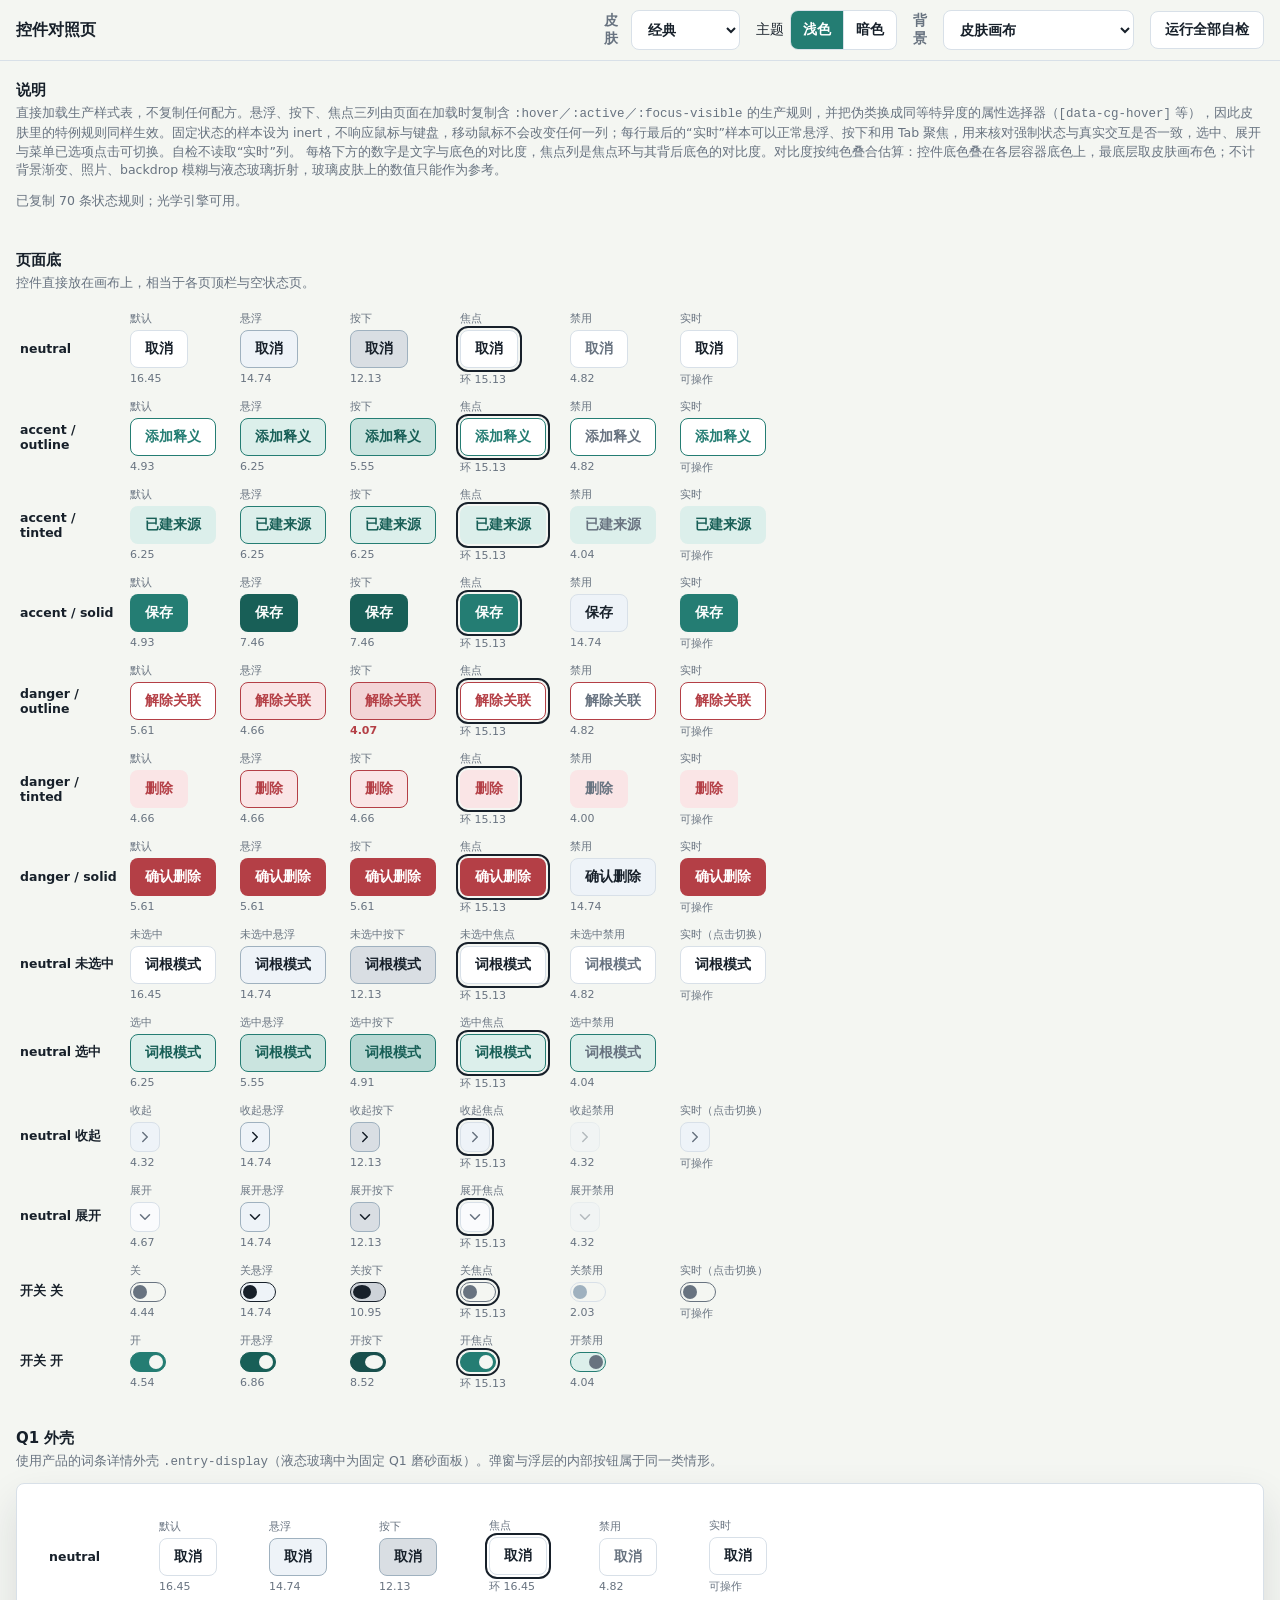
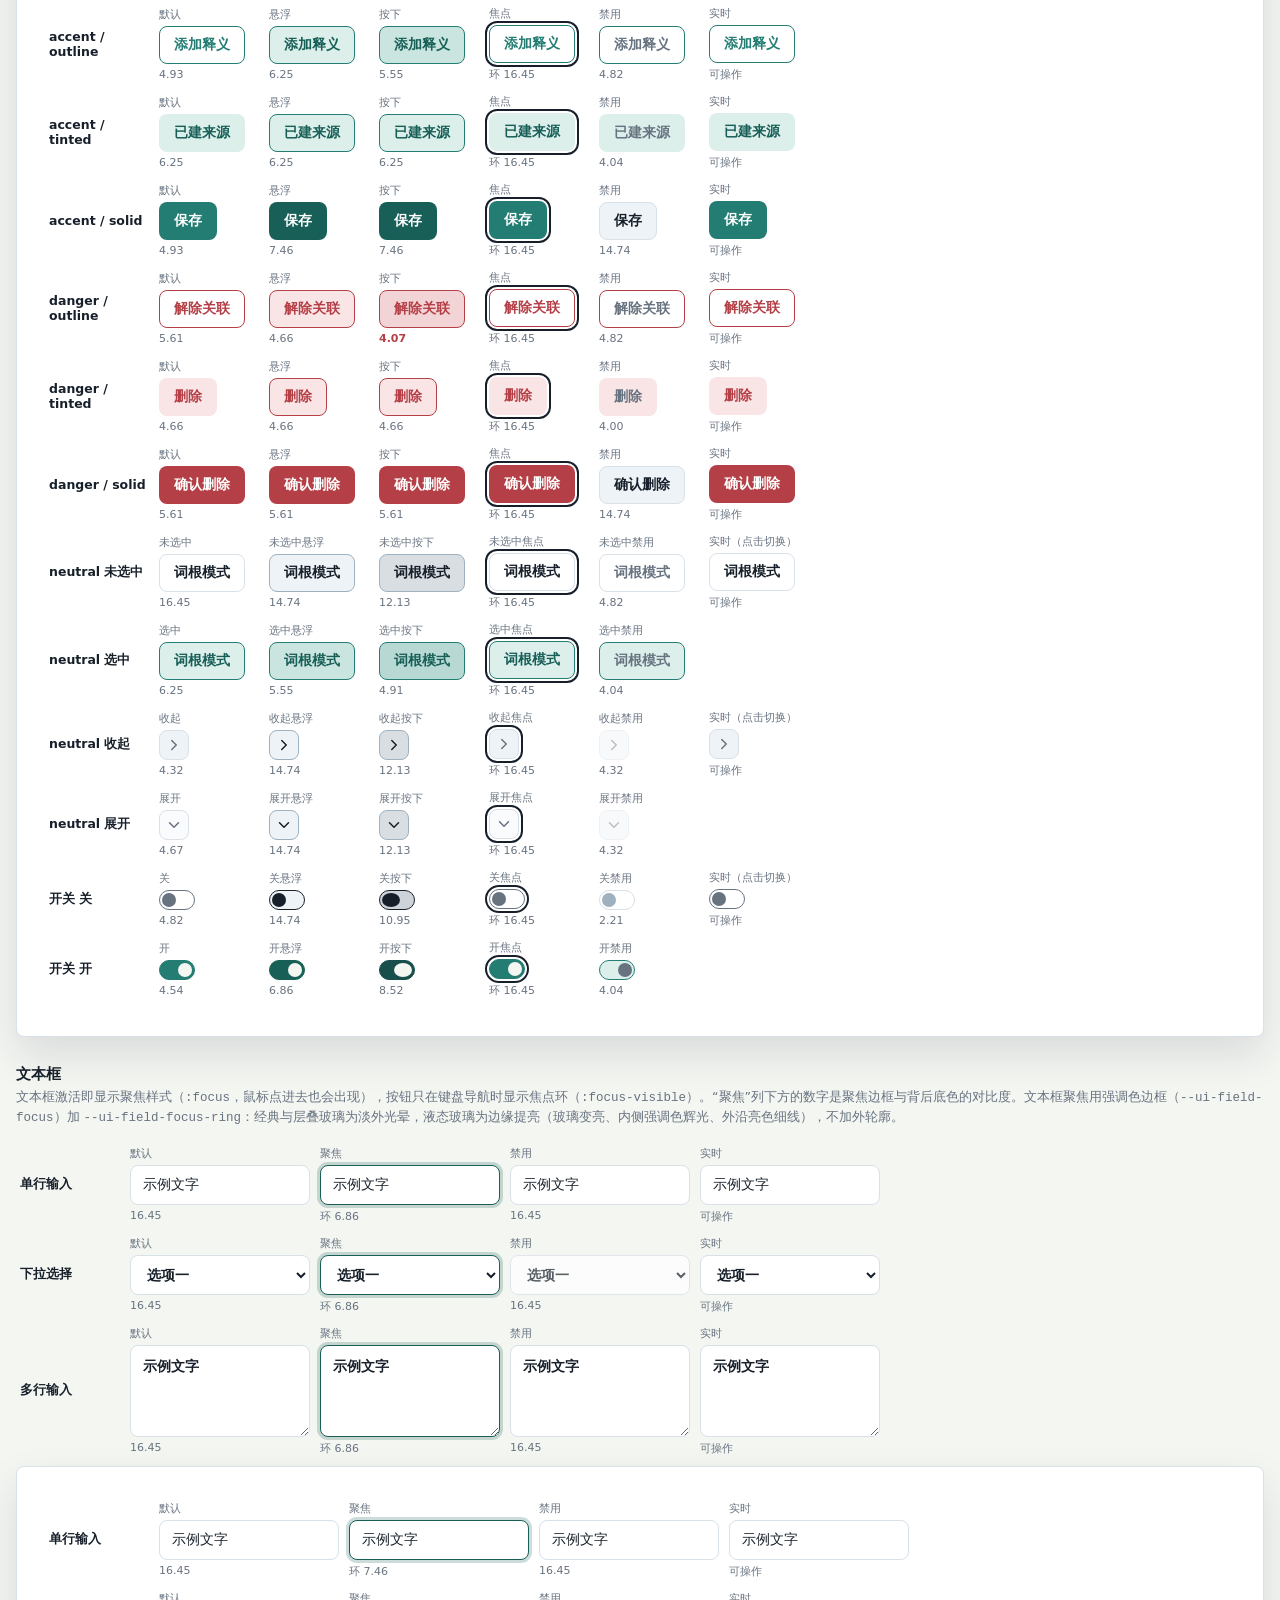
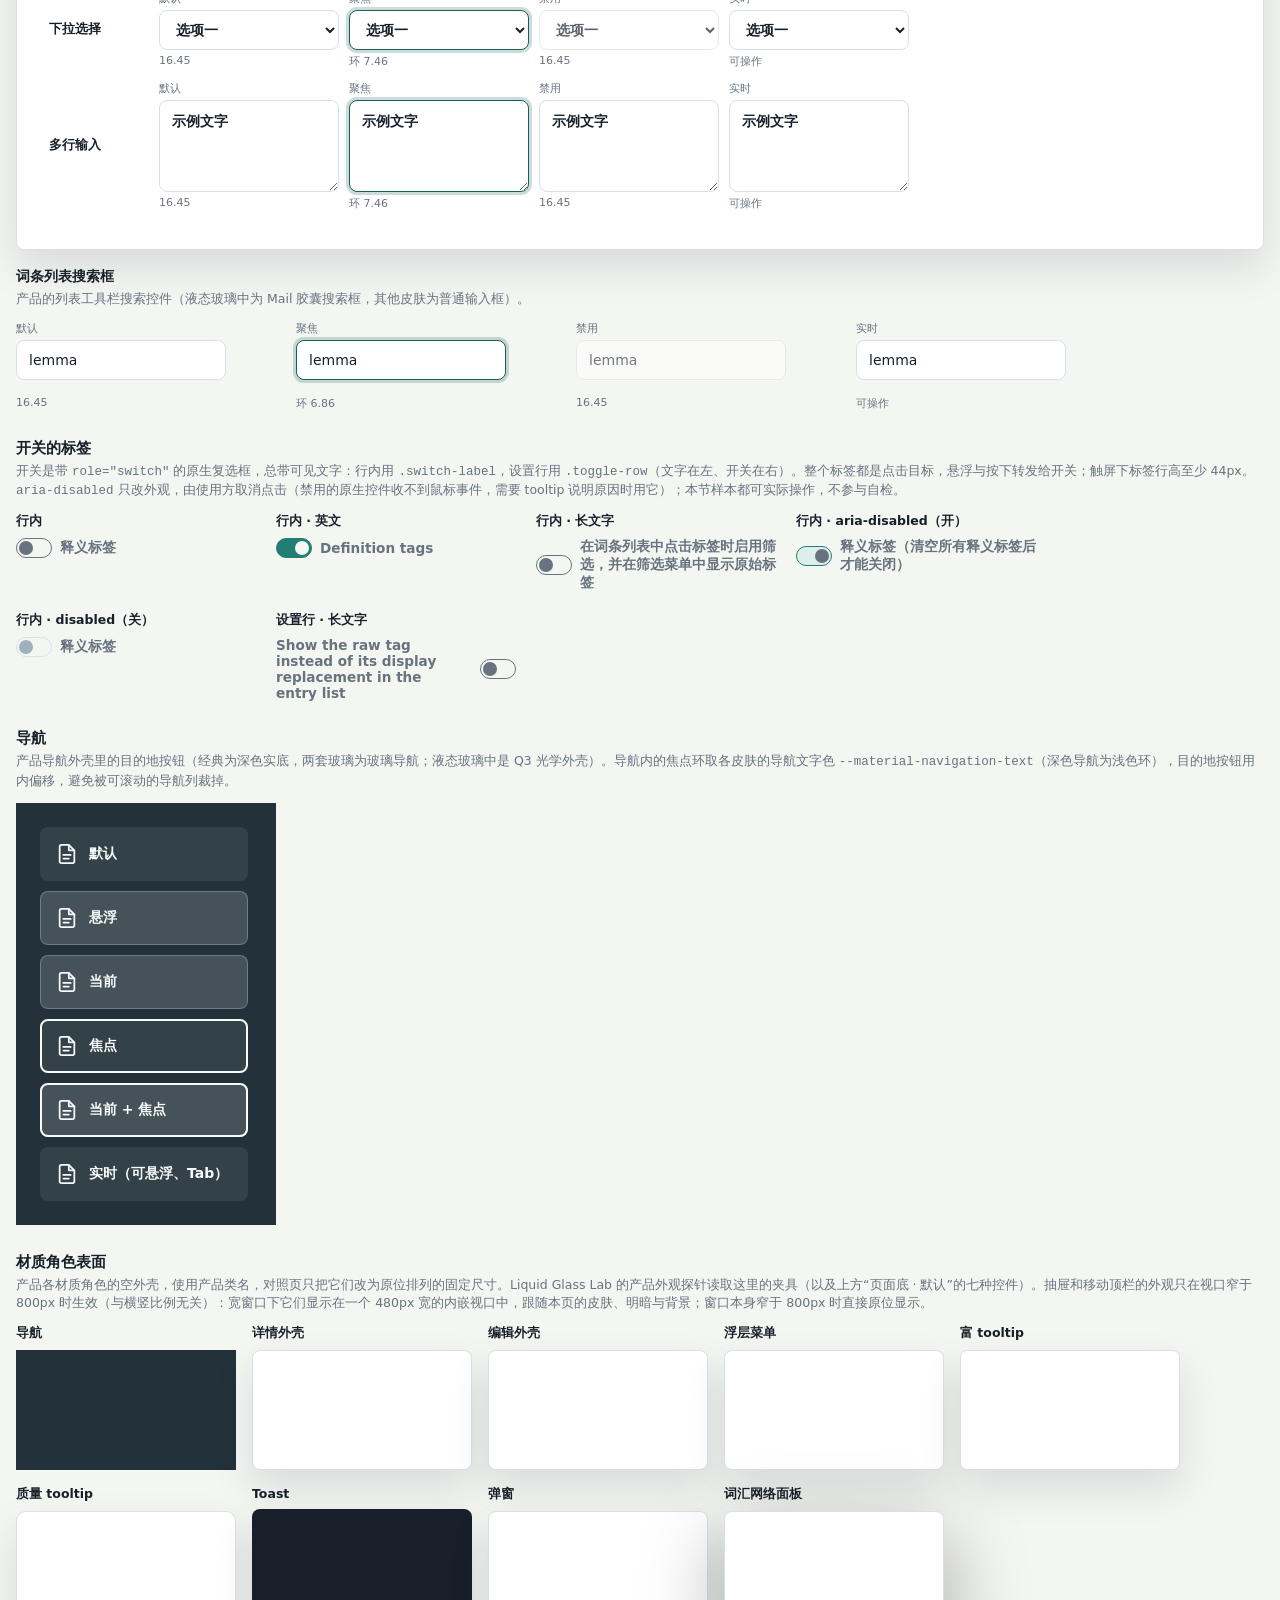
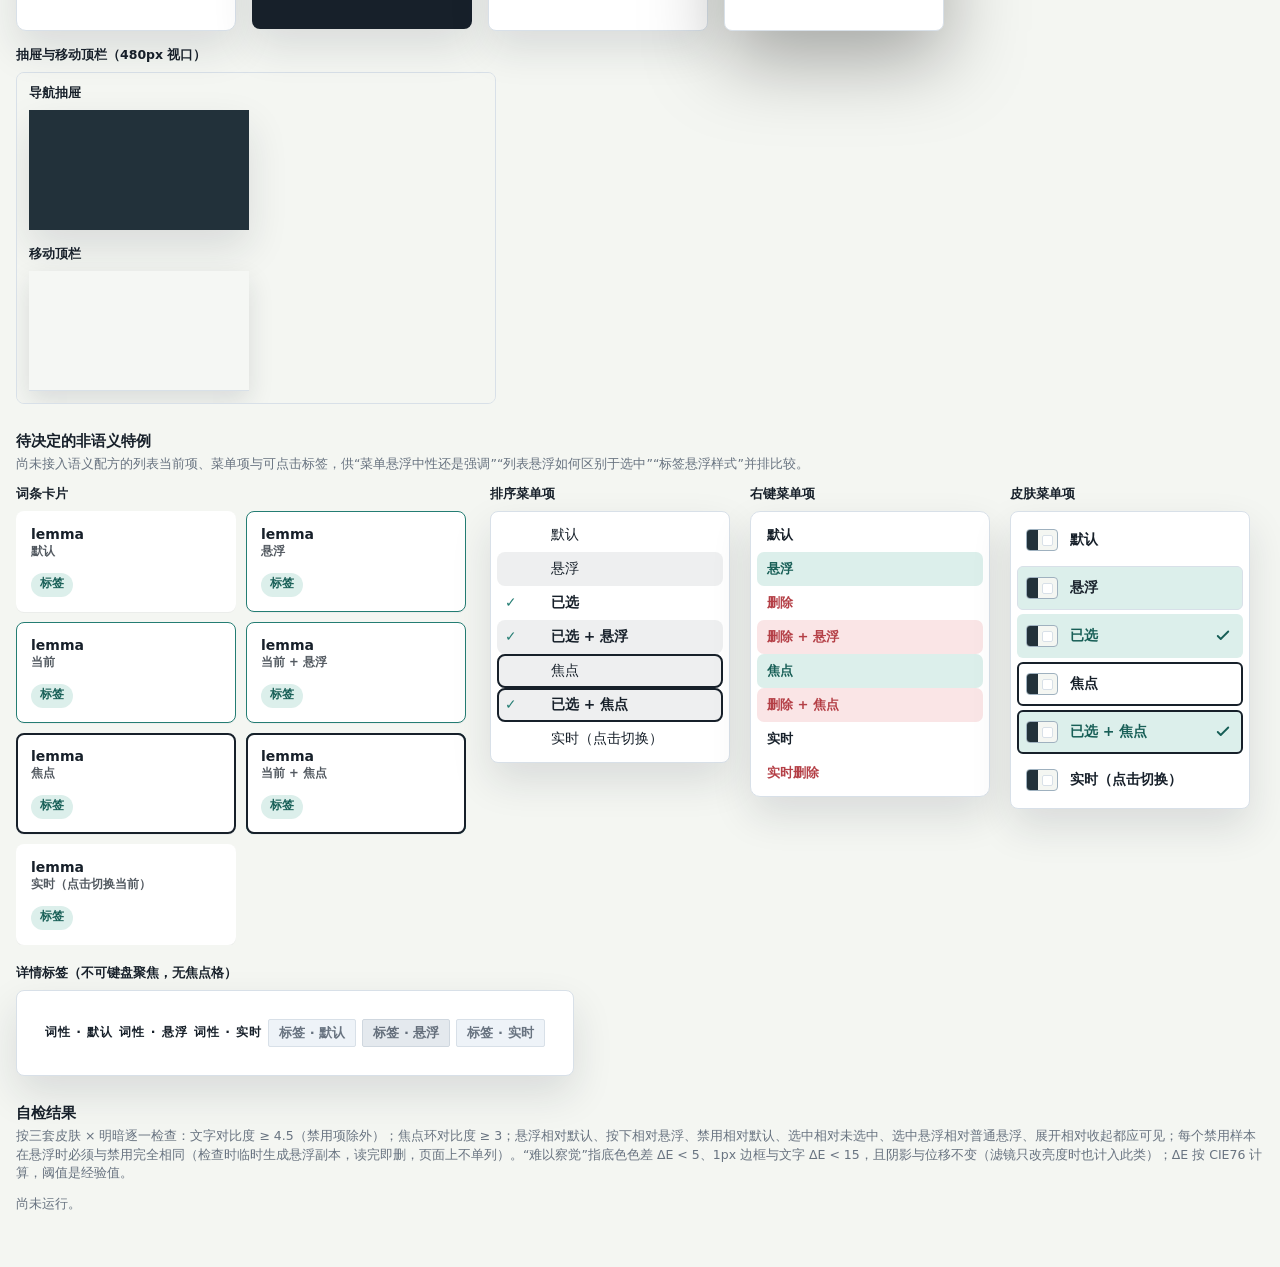
==== commit a7abd4c9: "Give work pages a width limit and a shared content shell Other Settings, Dictionary Manager, Tags, M" ====
--- a/control-gallery.html
+++ b/control-gallery.html
@@ -393,7 +393,7 @@
     <section>
       <h2>Q1 外壳</h2>
       <p class="cg-note">使用产品的词条详情外壳 <code>.entry-display</code>（液态玻璃中为固定 Q1 磨砂面板）。弹窗与浮层的内部按钮属于同一类情形。</p>
-      <article class="entry-display cg-context-q1">
+      <article class="entry-display cg-context-q1" data-surface="content-shell">
         <div class="cg-scroll"><div class="cg-matrix" data-cg-context="q1"></div></div>
       </article>
     </section>
@@ -411,7 +411,7 @@
       <h2>文本框</h2>
       <p class="cg-note">文本框激活即显示聚焦样式（<code>:focus</code>，鼠标点进去也会出现），按钮只在键盘导航时显示焦点环（<code>:focus-visible</code>）。“聚焦”列下方的数字是聚焦边框与背后底色的对比度。文本框聚焦用强调色边框（<code>--ui-field-focus</code>）加 <code>--ui-field-focus-ring</code>：经典与层叠玻璃为淡外光晕，液态玻璃为边缘提亮（玻璃变亮、内侧强调色辉光、外沿亮色细线），不加外轮廓。</p>
       <div class="cg-scroll"><div class="cg-matrix" data-cg-context="page" data-cg-rows="fields"></div></div>
-      <article class="entry-display cg-context-q1">
+      <article class="entry-display cg-context-q1" data-surface="content-shell">
         <div class="cg-scroll"><div class="cg-matrix" data-cg-context="q1" data-cg-rows="fields"></div></div>
       </article>
       <h3 class="cg-subhead">词条列表搜索框</h3>
@@ -442,8 +442,8 @@
         <figure><figcaption>导航</figcaption><aside class="dictionary-panel app-nav" data-nav-state="expanded" data-cg-role="navigation"></aside></figure>
         <figure data-cg-mobile><figcaption>导航抽屉</figcaption><aside class="dictionary-panel app-nav" data-nav-state="drawer" data-cg-role="navigation-drawer"></aside></figure>
         <figure data-cg-mobile><figcaption>移动顶栏</figcaption><header class="mobile-app-bar" data-cg-role="mobile-bar"></header></figure>
-        <figure><figcaption>详情外壳</figcaption><article class="entry-display" data-cg-role="focus-display"></article></figure>
-        <figure><figcaption>编辑外壳</figcaption><form class="editor-panel" id="entryForm" data-cg-role="focus-editor"></form></figure>
+        <figure><figcaption>详情外壳</figcaption><article class="entry-display" data-surface="content-shell" data-cg-role="focus-display"></article></figure>
+        <figure><figcaption>编辑外壳</figcaption><form class="editor-panel" data-surface="content-shell" id="entryForm" data-cg-role="focus-editor"></form></figure>
         <figure><figcaption>浮层菜单</figcaption><div class="entry-search-config-menu" data-cg-role="floating"></div></figure>
         <figure><figcaption>富 tooltip</figcaption><div class="app-tooltip rich-tooltip" data-cg-role="rich-tooltip"></div></figure>
         <figure><figcaption>质量 tooltip</figcaption><span class="entry-quality-issue low" data-cg-hover><span class="entry-quality-issue-tooltip" role="tooltip" data-cg-role="quality-tooltip"></span></span></figure>
@@ -871,6 +871,7 @@
 
         const detail = document.createElement("article");
         detail.className = "entry-display";
+        detail.dataset.surface = "content-shell";
         const tags = document.createElement("div");
         tags.className = "chip-row";
         [["part-badge", "default", "默认", {}], ["part-badge", "hover", "悬浮", { "data-cg-hover": "" }], ["part-badge", "live", "实时", {}],
--- a/theme-classic.css
+++ b/theme-classic.css
@@ -51,11 +51,15 @@
   --material-panel-soft-shadow: 0 12px 28px rgba(20, 32, 42, 0.06);
   --material-card-shadow: 0 1px 0 rgba(24, 36, 48, 0.04);
   --material-panel-filter: none;
-  --material-entry-detail-background: var(--material-panel-background);
+  --material-entry-detail-background: var(--material-content-shell-background);
+  --material-entry-detail-border: var(--material-content-shell-border);
+  --material-entry-detail-shadow: var(--material-content-shell-shadow);
+  --material-entry-detail-filter: var(--material-content-shell-filter);
+  --material-content-shell-background: var(--material-panel-background);
   --material-entry-detail-mobile-background: var(--material-entry-detail-background);
-  --material-entry-detail-border: var(--material-panel-border);
-  --material-entry-detail-shadow: var(--material-panel-shadow);
-  --material-entry-detail-filter: none;
+  --material-content-shell-border: var(--material-panel-border);
+  --material-content-shell-shadow: var(--material-panel-shadow);
+  --material-content-shell-filter: none;
   --material-entry-detail-mobile-filter: var(--material-entry-detail-filter);
   --material-entry-detail-section-background: var(--material-panel-background);
   --material-entry-detail-section-border: var(--ui-border);
@@ -159,10 +163,13 @@
   --material-panel-background: #1f282d;
   --material-panel-border: var(--ui-border);
   --material-panel-shadow: 0 18px 40px rgba(0, 0, 0, 0.28);
-  --material-entry-detail-background: var(--material-panel-background);
+  --material-entry-detail-background: var(--material-content-shell-background);
+  --material-entry-detail-border: var(--material-content-shell-border);
+  --material-entry-detail-shadow: var(--material-content-shell-shadow);
+  --material-content-shell-background: var(--material-panel-background);
   --material-entry-detail-mobile-background: var(--material-entry-detail-background);
-  --material-entry-detail-border: var(--material-panel-border);
-  --material-entry-detail-shadow: var(--material-panel-shadow);
+  --material-content-shell-border: var(--material-panel-border);
+  --material-content-shell-shadow: var(--material-panel-shadow);
   --material-entry-detail-section-background: var(--material-panel-background);
   --material-entry-detail-section-border: var(--ui-border);
   --material-entry-detail-header-divider: color-mix(in srgb, var(--material-entry-detail-border) 72%, transparent);
--- a/theme-layered-glass.css
+++ b/theme-layered-glass.css
@@ -34,11 +34,15 @@
   --material-panel-soft-shadow: 0 12px 30px rgba(20, 42, 45, 0.08), inset 0 1px 0 rgba(255, 255, 255, 0.7);
   --material-card-shadow: 0 8px 22px rgba(20, 42, 45, 0.06), inset 0 1px 0 rgba(255, 255, 255, 0.58);
   --material-panel-filter: none;
-  --material-entry-detail-background: linear-gradient(135deg, rgba(255, 255, 255, 0.38) 0%, rgba(255, 255, 255, 0.1) 24%, transparent 48%), linear-gradient(315deg, rgba(93, 167, 154, 0.07) 0%, transparent 44%), rgba(250, 252, 251, 0.7);
+  --material-entry-detail-background: var(--material-content-shell-background);
+  --material-entry-detail-border: var(--material-content-shell-border);
+  --material-entry-detail-shadow: var(--material-content-shell-shadow);
+  --material-entry-detail-filter: var(--material-content-shell-filter);
+  --material-content-shell-background: linear-gradient(135deg, rgba(255, 255, 255, 0.38) 0%, rgba(255, 255, 255, 0.1) 24%, transparent 48%), linear-gradient(315deg, rgba(93, 167, 154, 0.07) 0%, transparent 44%), rgba(250, 252, 251, 0.7);
   --material-entry-detail-mobile-background: linear-gradient(135deg, rgba(255, 255, 255, 0.38) 0%, rgba(255, 255, 255, 0.1) 24%, transparent 48%), linear-gradient(315deg, rgba(93, 167, 154, 0.07) 0%, transparent 44%), rgba(250, 252, 251, 0.78);
-  --material-entry-detail-border: rgba(74, 96, 99, 0.28);
-  --material-entry-detail-shadow: 0 18px 42px rgba(20, 42, 45, 0.13), inset 0 1px 0 rgba(255, 255, 255, 0.88), inset 0 -1px 0 rgba(87, 118, 116, 0.08);
-  --material-entry-detail-filter: blur(18px) saturate(1.08);
+  --material-content-shell-border: rgba(74, 96, 99, 0.28);
+  --material-content-shell-shadow: 0 18px 42px rgba(20, 42, 45, 0.13), inset 0 1px 0 rgba(255, 255, 255, 0.88), inset 0 -1px 0 rgba(87, 118, 116, 0.08);
+  --material-content-shell-filter: blur(18px) saturate(1.08);
   --material-entry-detail-mobile-filter: blur(12px) saturate(1.06);
   --material-entry-detail-section-background: rgba(255, 255, 255, 0.46);
   --material-entry-detail-section-border: rgba(74, 96, 99, 0.2);
@@ -155,10 +159,13 @@
   --material-panel-shadow: 0 20px 48px rgba(0, 0, 0, 0.3), inset 0 1px 0 rgba(255, 255, 255, 0.14), inset 0 -1px 0 rgba(0, 0, 0, 0.18);
   --material-panel-soft-shadow: 0 14px 34px rgba(0, 0, 0, 0.22), inset 0 1px 0 rgba(255, 255, 255, 0.1);
   --material-card-shadow: 0 8px 22px rgba(0, 0, 0, 0.14), inset 0 1px 0 rgba(255, 255, 255, 0.07);
-  --material-entry-detail-background: linear-gradient(135deg, rgba(255, 255, 255, 0.12) 0%, rgba(255, 255, 255, 0.03) 26%, transparent 50%), linear-gradient(315deg, rgba(71, 168, 155, 0.07) 0%, transparent 46%), rgba(28, 38, 42, 0.74);
+  --material-entry-detail-background: var(--material-content-shell-background);
+  --material-entry-detail-border: var(--material-content-shell-border);
+  --material-entry-detail-shadow: var(--material-content-shell-shadow);
+  --material-content-shell-background: linear-gradient(135deg, rgba(255, 255, 255, 0.12) 0%, rgba(255, 255, 255, 0.03) 26%, transparent 50%), linear-gradient(315deg, rgba(71, 168, 155, 0.07) 0%, transparent 46%), rgba(28, 38, 42, 0.74);
   --material-entry-detail-mobile-background: linear-gradient(135deg, rgba(255, 255, 255, 0.12) 0%, rgba(255, 255, 255, 0.03) 26%, transparent 50%), linear-gradient(315deg, rgba(71, 168, 155, 0.07) 0%, transparent 46%), rgba(28, 38, 42, 0.82);
-  --material-entry-detail-border: rgba(222, 244, 239, 0.2);
-  --material-entry-detail-shadow: 0 20px 48px rgba(0, 0, 0, 0.34), inset 0 1px 0 rgba(255, 255, 255, 0.16), inset 0 -1px 0 rgba(0, 0, 0, 0.2);
+  --material-content-shell-border: rgba(222, 244, 239, 0.2);
+  --material-content-shell-shadow: 0 20px 48px rgba(0, 0, 0, 0.34), inset 0 1px 0 rgba(255, 255, 255, 0.16), inset 0 -1px 0 rgba(0, 0, 0, 0.2);
   --material-entry-detail-section-background: rgba(255, 255, 255, 0.06);
   --material-entry-detail-section-border: rgba(222, 244, 239, 0.15);
   --material-entry-detail-section-edge: inset 0 1px 0 rgba(255, 255, 255, 0.1);
@@ -388,9 +395,9 @@
   body[data-ui-skin="layered-glass"] {
     background: var(--ui-canvas-bg);
     --material-panel-background: #fafcfb;
-    --material-entry-detail-background: #fafcfb;
+    --material-content-shell-background: #fafcfb;
     --material-entry-detail-mobile-background: #fafcfb;
-    --material-entry-detail-filter: none;
+    --material-content-shell-filter: none;
     --material-entry-detail-mobile-filter: none;
     --material-entry-detail-section-background: #ffffff;
     --material-entry-detail-section-outline: var(--material-entry-detail-section-border);
@@ -419,7 +426,7 @@
 
   body.dark-theme[data-ui-skin="layered-glass"] {
     --material-panel-background: #1c262a;
-    --material-entry-detail-background: #1c262a;
+    --material-content-shell-background: #1c262a;
     --material-entry-detail-mobile-background: #1c262a;
     --material-entry-detail-section-background: #202b2f;
     --material-entry-detail-section-outline: var(--material-entry-detail-section-border);
@@ -445,9 +452,9 @@
   body[data-ui-skin="layered-glass"] {
     background: var(--ui-canvas-bg);
     --material-panel-background: #fafcfb;
-    --material-entry-detail-background: #fafcfb;
+    --material-content-shell-background: #fafcfb;
     --material-entry-detail-mobile-background: #fafcfb;
-    --material-entry-detail-filter: none;
+    --material-content-shell-filter: none;
     --material-entry-detail-mobile-filter: none;
     --material-entry-detail-section-background: #ffffff;
     --material-entry-detail-section-outline: var(--material-entry-detail-section-border);
@@ -476,7 +483,7 @@
 
   body.dark-theme[data-ui-skin="layered-glass"] {
     --material-panel-background: #1c262a;
-    --material-entry-detail-background: #1c262a;
+    --material-content-shell-background: #1c262a;
     --material-entry-detail-mobile-background: #1c262a;
     --material-entry-detail-section-background: #202b2f;
     --material-entry-detail-section-outline: var(--material-entry-detail-section-border);
@@ -516,11 +523,11 @@
     --material-panel-shadow: none;
     --material-panel-soft-shadow: none;
     --material-card-shadow: none;
-    --material-entry-detail-background: Canvas;
+    --material-content-shell-background: Canvas;
     --material-entry-detail-mobile-background: Canvas;
-    --material-entry-detail-border: CanvasText;
-    --material-entry-detail-shadow: none;
-    --material-entry-detail-filter: none;
+    --material-content-shell-border: CanvasText;
+    --material-content-shell-shadow: none;
+    --material-content-shell-filter: none;
     --material-entry-detail-mobile-filter: none;
     --material-entry-detail-section-background: Canvas;
     --material-entry-detail-section-border: CanvasText;
--- a/theme-liquid-glass.css
+++ b/theme-liquid-glass.css
@@ -46,11 +46,15 @@
   --material-panel-soft-shadow: 0 15px 34px rgba(20, 43, 51, 0.09), inset 0 1px 0 rgba(255, 255, 255, 0.76), inset 0 -1px 0 rgba(58, 94, 103, 0.08);
   --material-card-shadow: 0 9px 24px rgba(20, 43, 51, 0.07), inset 0 1px 0 rgba(255, 255, 255, 0.72);
   --material-panel-filter: none;
-  --material-entry-detail-background: var(--liquid-glass-focus-surface-tint);
+  --material-entry-detail-background: var(--material-content-shell-background);
+  --material-entry-detail-border: var(--material-content-shell-border);
+  --material-entry-detail-shadow: var(--material-content-shell-shadow);
+  --material-entry-detail-filter: var(--material-content-shell-filter);
+  --material-content-shell-background: var(--liquid-glass-focus-surface-tint);
   --material-entry-detail-mobile-background: var(--liquid-glass-focus-surface-tint);
-  --material-entry-detail-border: rgba(255, 255, 255, 0.78);
-  --material-entry-detail-shadow: 0 26px 68px rgba(14, 39, 48, 0.18), 0 4px 14px rgba(14, 39, 48, 0.1);
-  --material-entry-detail-filter: var(--liquid-glass-q1-focus-filter);
+  --material-content-shell-border: rgba(255, 255, 255, 0.78);
+  --material-content-shell-shadow: 0 26px 68px rgba(14, 39, 48, 0.18), 0 4px 14px rgba(14, 39, 48, 0.1);
+  --material-content-shell-filter: var(--liquid-glass-q1-focus-filter);
   --material-entry-detail-mobile-filter: var(--liquid-glass-q1-focus-filter);
   --material-entry-detail-section-background: rgba(249, 252, 252, 0.9);
   --material-entry-detail-section-border: rgba(65, 99, 108, 0.18);
@@ -180,10 +184,13 @@
   --material-panel-shadow: 0 24px 60px rgba(0, 0, 0, 0.38), 0 4px 16px rgba(0, 0, 0, 0.22), inset 0 1px 0 rgba(255, 255, 255, 0.17), inset 0 -1px 0 rgba(0, 0, 0, 0.28);
   --material-panel-soft-shadow: 0 16px 38px rgba(0, 0, 0, 0.3), inset 0 1px 0 rgba(255, 255, 255, 0.12);
   --material-card-shadow: 0 10px 26px rgba(0, 0, 0, 0.2), inset 0 1px 0 rgba(255, 255, 255, 0.09);
-  --material-entry-detail-background: var(--liquid-glass-focus-surface-tint);
+  --material-entry-detail-background: var(--material-content-shell-background);
+  --material-entry-detail-border: var(--material-content-shell-border);
+  --material-entry-detail-shadow: var(--material-content-shell-shadow);
+  --material-content-shell-background: var(--liquid-glass-focus-surface-tint);
   --material-entry-detail-mobile-background: var(--liquid-glass-focus-surface-tint);
-  --material-entry-detail-border: rgba(230, 255, 251, 0.22);
-  --material-entry-detail-shadow: 0 30px 78px rgba(0, 0, 0, 0.48), 0 5px 18px rgba(0, 0, 0, 0.28);
+  --material-content-shell-border: rgba(230, 255, 251, 0.22);
+  --material-content-shell-shadow: 0 30px 78px rgba(0, 0, 0, 0.48), 0 5px 18px rgba(0, 0, 0, 0.28);
   --material-entry-detail-section-background: rgba(24, 36, 42, 0.9);
   --material-entry-detail-section-border: rgba(221, 248, 244, 0.15);
   --material-entry-detail-header-divider: transparent;
@@ -427,8 +434,18 @@
   --material-control-filter: none;
 }
 
+/* The pane is the field. The focus ring's fill and glow suit small inputs; across
+   a whole page of text they read as a white flash. */
+body[data-ui-skin="liquid-glass"] .docs-editor-pane textarea:focus {
+  box-shadow: none;
+}
+
+body[data-ui-skin="liquid-glass"] .docs-editor-pane:focus-within {
+  border-color: var(--ui-field-focus);
+}
+
 /* Two independent decorative leaves; popup ancestors stay unfiltered. */
-body[data-ui-skin="liquid-glass"] :is(.entry-mail-search-surface, .entry-mail-tools-surface) {
+body[data-ui-skin="liquid-glass"] :is(.entry-mail-search-surface, .entry-mail-tools-surface, .tag-manager-search-surface) {
   --liquid-glass-surface-tint: var(--material-mobile-bar-background);
   --liquid-glass-surface-q1-filter: var(--material-mobile-bar-filter);
   display: block;
@@ -442,6 +459,19 @@
   box-shadow: var(--material-mobile-bar-shadow);
   backdrop-filter: var(--liquid-glass-surface-q1-filter);
   -webkit-backdrop-filter: var(--liquid-glass-surface-q1-filter);
+}
+
+/* The leaf paints the glass; the input stays clear on top of it. */
+body[data-ui-skin="liquid-glass"] .tag-manager-search {
+  isolation: isolate;
+}
+
+body[data-ui-skin="liquid-glass"] .tag-manager-search > input {
+  --material-control-background: transparent;
+  --material-control-border: transparent;
+  --material-control-shadow: none;
+  --material-control-filter: none;
+  border-radius: inherit;
 }
 
 body[data-ui-skin="liquid-glass"] .entry-list-toolbar #rootModeToggleButton {
@@ -492,17 +522,16 @@
   --liquid-glass-surface-q1-filter: var(--liquid-glass-q1-continuous-filter);
 }
 
-body[data-ui-skin="liquid-glass"] :is(.entry-display, #entryForm) {
+/* Content shells: page-level panels that hold a tool's or an entry's content,
+   declared with data-surface. Everything that treats them alike reads that. */
+body[data-ui-skin="liquid-glass"] [data-surface="content-shell"] {
   --liquid-glass-surface-tint: var(--liquid-glass-focus-surface-tint);
   --liquid-glass-surface-q1-filter: var(--liquid-glass-q1-focus-filter);
-}
-
-body[data-ui-skin="liquid-glass"] :where(#entryForm) {
-  border-color: var(--material-entry-detail-border);
-  background: var(--material-entry-detail-background);
-  box-shadow: var(--material-entry-detail-shadow);
-  backdrop-filter: var(--material-entry-detail-filter);
-  -webkit-backdrop-filter: var(--material-entry-detail-filter);
+  border-color: var(--material-content-shell-border);
+  background: var(--material-content-shell-background);
+  box-shadow: var(--material-content-shell-shadow);
+  backdrop-filter: var(--material-content-shell-filter);
+  -webkit-backdrop-filter: var(--material-content-shell-filter);
 }
 
 body[data-ui-skin="liquid-glass"] :is(
@@ -610,7 +639,7 @@
   --control-pressed-shadow: var(--liquid-glass-compact-control-shadow);
 }
 
-body[data-ui-skin="liquid-glass"] :is(.dictionary-panel, .mobile-app-bar, .entry-search-control, .entry-mail-tools, #docsModeControl, #corpusModeControl) {
+body[data-ui-skin="liquid-glass"] :is(.dictionary-panel, .mobile-app-bar, .entry-search-control, .entry-mail-tools, .tag-manager-search, #docsModeControl, #corpusModeControl) {
   --liquid-glass-compact-control-shadow: none;
 }
 
@@ -827,8 +856,8 @@
   .mobile-app-bar,
   .entry-mail-search-surface,
   .entry-mail-tools-surface,
-  .entry-display,
-  #entryForm,
+  .tag-manager-search-surface,
+  [data-surface="content-shell"],
   .entry-search-config-menu,
   .entry-filter-menu,
   .source-suggestions,
@@ -882,9 +911,9 @@
   body[data-ui-skin="liquid-glass"] {
     background: var(--ui-canvas-bg);
     --material-panel-background: #f8fbfb;
-    --material-entry-detail-background: #f8fbfb;
+    --material-content-shell-background: #f8fbfb;
     --material-entry-detail-mobile-background: #f8fbfb;
-    --material-entry-detail-filter: none;
+    --material-content-shell-filter: none;
     --material-entry-detail-mobile-filter: none;
     --material-entry-detail-section-background: #ffffff;
     --material-control-background: #f7fbfb;
@@ -906,7 +935,7 @@
 
   body.dark-theme[data-ui-skin="liquid-glass"] {
     --material-panel-background: #172228;
-    --material-entry-detail-background: #172228;
+    --material-content-shell-background: #172228;
     --material-entry-detail-mobile-background: #172228;
     --material-entry-detail-section-background: #1c2a30;
     --material-control-background: #1d2b31;
@@ -927,9 +956,9 @@
   body[data-ui-skin="liquid-glass"] {
     background: var(--ui-canvas-bg);
     --material-panel-background: #f8fbfb;
-    --material-entry-detail-background: #f8fbfb;
+    --material-content-shell-background: #f8fbfb;
     --material-entry-detail-mobile-background: #f8fbfb;
-    --material-entry-detail-filter: none;
+    --material-content-shell-filter: none;
     --material-entry-detail-mobile-filter: none;
     --material-entry-detail-section-background: #ffffff;
     --material-control-background: #f7fbfb;
@@ -951,7 +980,7 @@
 
   body.dark-theme[data-ui-skin="liquid-glass"] {
     --material-panel-background: #172228;
-    --material-entry-detail-background: #172228;
+    --material-content-shell-background: #172228;
     --material-entry-detail-mobile-background: #172228;
     --material-entry-detail-section-background: #1c2a30;
     --material-control-background: #1d2b31;
@@ -966,8 +995,8 @@
     --material-overlay-panel-background: #102027;
   }
 
-  body[data-ui-skin="liquid-glass"] :is(.entry-display, #entryForm) {
-    box-shadow: var(--material-entry-detail-shadow);
+  body[data-ui-skin="liquid-glass"] [data-surface="content-shell"] {
+    box-shadow: var(--material-content-shell-shadow);
     backdrop-filter: none;
     -webkit-backdrop-filter: none;
   }
@@ -1033,11 +1062,11 @@
     --material-panel-shadow: none;
     --material-panel-soft-shadow: none;
     --material-card-shadow: none;
-    --material-entry-detail-background: Canvas;
+    --material-content-shell-background: Canvas;
     --material-entry-detail-mobile-background: Canvas;
-    --material-entry-detail-border: CanvasText;
-    --material-entry-detail-shadow: none;
-    --material-entry-detail-filter: none;
+    --material-content-shell-border: CanvasText;
+    --material-content-shell-shadow: none;
+    --material-content-shell-filter: none;
     --material-entry-detail-mobile-filter: none;
     --material-entry-detail-section-background: Canvas;
     --material-entry-detail-section-border: CanvasText;
@@ -1129,8 +1158,7 @@
   }
 
   body[data-ui-skin="liquid-glass"] :is(
-    .entry-display,
-    #entryForm,
+    [data-surface="content-shell"],
     .mobile-app-bar,
     .entry-search-config-menu,
     .entry-filter-menu,
--- a/styles.css
+++ b/styles.css
@@ -532,6 +532,7 @@
 /* Optional workspace layout; skins opt in independently from its geometry. */
 .entry-mail-search-surface,
 .entry-mail-tools-surface,
+.tag-manager-search-surface,
 .entry-mail-search-icon,
 .entry-mail-root-icon,
 .entry-mail-clear {
@@ -1947,6 +1948,55 @@
   line-height: 1.25;
 }
 
+/* Provisional until the visual review (Definition Tag Plan U7): a dashed ring
+   outside the chip marks its layer state, grey for a tag from the definitions
+   and red for a repeat or mixed part-of-speech levels; the tooltip and
+   accessible name say it too. The ring leaves the chip's own border alone, so
+   it stays visible on red-highlighted tags; the margin keeps rings of
+   neighbouring chips apart. */
+.tag-state {
+  margin: 2px;
+  outline: 1.5px dashed var(--tag-state-color);
+  outline-offset: 2px;
+}
+
+.tag-state-source {
+  --tag-state-color: var(--ui-text-muted);
+}
+
+.tag-state-problem {
+  --tag-state-color: var(--ui-danger);
+}
+
+/* A definition's tags lead its meaning, sized like the header badges. */
+.definition-tags {
+  display: inline-flex;
+  flex-wrap: wrap;
+  gap: 5px;
+  margin-right: 8px;
+  vertical-align: middle;
+  font-size: 0.78rem;
+  font-weight: 800;
+  letter-spacing: 0.08em;
+}
+
+.definition-tags .part-badge-item {
+  text-transform: uppercase;
+}
+
+.definition-tags .outline-chip {
+  letter-spacing: normal;
+}
+
+/* Parts of speech before each numbered meaning, weighted like the list subtitle. */
+.definition-summary-parts {
+  font-weight: 700;
+}
+
+.network-definition-list .definition-summary-parts {
+  color: var(--ui-text-muted);
+}
+
 .display-section {
   position: relative;
   display: grid;
@@ -2898,7 +2948,8 @@
 }
 
 .entry-card mark,
-.search-snippet mark {
+.search-snippet mark,
+.definition-tags mark {
   border-radius: 3px;
   padding: 0;
   background: color-mix(in srgb, var(--ui-highlight) 45%, transparent);
@@ -3081,6 +3132,11 @@
   border-top: 1px solid var(--ui-border);
 }
 
+.entry-context-menu button[aria-disabled="true"] {
+  color: var(--ui-text-muted);
+  cursor: not-allowed;
+}
+
 .entry-context-menu button.danger {
   color: var(--ui-danger);
 }
@@ -3297,12 +3353,275 @@
 #settingsForm {
   grid-template-columns: repeat(2, minmax(0, 1fr));
   align-items: start;
+}
+
+#settingsForm > .form-actions {
+  grid-column: 1 / -1;
+}
+
+/* Lists and forms stop growing here and centre, with the top bar on their edges.
+   Pages whose content uses the width (entries, corpus, morphology tables) keep
+   all of it. */
+#settingsView {
   max-width: 1500px;
   margin-inline: auto;
 }
 
-#settingsForm > .form-actions {
-  grid-column: 1 / -1;
+:is(#dictionaryManagerView, #tagsView) {
+  max-width: 1200px;
+  margin-inline: auto;
+}
+
+:is(#morphologyFunctionsView, #qualityView) {
+  max-width: 900px;
+  margin-inline: auto;
+}
+
+.tag-manager-summary {
+  margin: 4px 0 0;
+  color: var(--ui-text-muted);
+  font-size: 0.86rem;
+}
+
+.tag-manager-actions {
+  flex-wrap: nowrap;
+}
+
+.tag-manager-search {
+  position: relative;
+  flex: 0 1 240px;
+  min-width: 0;
+  border-radius: var(--radius-control);
+}
+
+.tag-manager-display-toggle {
+  display: none;
+}
+
+.tag-manager-layout {
+  display: grid;
+  grid-template-columns: minmax(0, 1fr) minmax(240px, 280px);
+  gap: 18px;
+  align-items: start;
+}
+
+.tag-manager-main {
+  display: grid;
+  gap: 18px;
+  min-width: 0;
+  container: tag-zones / inline-size;
+}
+
+.tag-zone-heading {
+  display: flex;
+  flex-wrap: wrap;
+  align-items: baseline;
+  gap: 4px 12px;
+}
+
+.tag-zone-heading h3 {
+  margin: 0;
+  font-size: 1.05rem;
+}
+
+.tag-zone-list {
+  display: grid;
+  gap: 2px;
+  min-width: 0;
+  margin: 0;
+  padding: 0;
+  list-style: none;
+}
+
+.tag-zone-empty {
+  margin: 0;
+  border: 1px dashed var(--ui-border);
+  border-radius: var(--radius-control);
+  padding: 14px;
+  color: var(--ui-text-muted);
+  text-align: center;
+}
+
+.tag-zone.drop-end .tag-zone-empty {
+  border-color: var(--ui-accent);
+  color: var(--ui-text);
+}
+
+.tag-zone-error {
+  display: flex;
+  flex-wrap: wrap;
+  align-items: center;
+  gap: 12px;
+}
+
+.tag-row {
+  display: grid;
+  grid-template-columns: 32px minmax(120px, 1fr) clamp(120px, 28%, 220px) 56px auto 40px;
+  gap: 8px;
+  align-items: center;
+  position: relative;
+  min-width: 0;
+  border-radius: var(--radius-control);
+  padding: 4px;
+}
+
+.tag-row:hover {
+  background: var(--material-inset-background);
+}
+
+.tag-row:focus-visible {
+  outline: 2px solid var(--ui-focus);
+  outline-offset: 1px;
+}
+
+.tag-row.is-highlighted {
+  background: var(--ui-accent-soft);
+}
+
+.tag-row.dragging {
+  opacity: 0.5;
+}
+
+.tag-row.drop-before::before,
+.tag-zone.drop-end .tag-row:last-child::after {
+  position: absolute;
+  inset-inline: 0;
+  height: 2px;
+  background: var(--ui-accent);
+  content: "";
+}
+
+.tag-row.drop-before::before {
+  top: -2px;
+}
+
+.tag-zone.drop-end .tag-row:last-child::after {
+  bottom: -2px;
+}
+
+.tag-row-chip {
+  display: flex;
+  min-width: 0;
+}
+
+/* The tag is what this page is about, so it reads at body size, not list-chip size. */
+.tag-row-chip .chip {
+  display: inline-flex;
+  align-items: center;
+  min-height: 30px;
+  padding: 4px 12px;
+  font-size: 0.95rem;
+  font-weight: 700;
+}
+
+.tag-row-chip .tag-identity-raw {
+  font-size: 0.9em;
+  opacity: 0.8;
+}
+
+.tag-row-chip .chip > * {
+  flex: 0 1 auto;
+  min-width: 0;
+  overflow: hidden;
+  text-overflow: ellipsis;
+}
+
+.tag-row.is-unused .chip:not(.highlight-tag) {
+  outline: 1px solid var(--ui-border);
+  outline-offset: -1px;
+  background: transparent;
+  color: var(--ui-text-muted);
+}
+
+.tag-drag-handle[aria-disabled="true"] {
+  color: var(--ui-text-muted);
+  cursor: not-allowed;
+  opacity: 0.5;
+}
+
+.tag-label-input {
+  min-width: 0;
+}
+
+.tag-count-button {
+  min-width: 0;
+  padding-inline: 6px;
+  font-variant-numeric: tabular-nums;
+}
+
+.tag-color-switch {
+  white-space: nowrap;
+}
+
+.tag-more-button {
+  justify-self: end;
+}
+
+.tag-row-note {
+  display: flex;
+  flex-wrap: wrap;
+  grid-column: 2 / -1;
+  gap: 4px 12px;
+  margin: 0;
+  color: var(--ui-text-muted);
+  font-size: 0.88rem;
+}
+
+.tag-row-note:empty {
+  display: none;
+}
+
+.tag-row-note button {
+  border: 0;
+  padding: 0;
+  background: transparent;
+  color: inherit;
+  font: inherit;
+  text-decoration: underline;
+}
+
+.tag-add-row {
+  grid-template-columns: minmax(0, 1fr);
+}
+
+.tag-add-row .tag-row-note {
+  grid-column: 1;
+  color: var(--ui-danger);
+}
+
+.tag-display-panel {
+  position: sticky;
+  top: 24px;
+  align-self: start;
+}
+
+.tag-display-group {
+  display: grid;
+  gap: 10px;
+  min-width: 0;
+}
+
+.tag-display-group h4 {
+  margin: 4px 0 0;
+  color: var(--ui-text-muted);
+  font-size: 0.9rem;
+}
+
+.tag-display-group label {
+  display: grid;
+  gap: 6px;
+}
+
+.tag-display-group .toggle-row {
+  display: flex;
+}
+
+.tag-display-group small {
+  font-size: 0.85rem;
+}
+
+.tag-display-hint {
+  color: var(--ui-danger);
 }
 
 .ipa-layout {
@@ -4432,6 +4751,37 @@
 
 .analysis-bar-row.has-wide-value {
   grid-template-columns: minmax(76px, 0.8fr) minmax(80px, 1fr) minmax(70px, auto);
+}
+
+.analysis-bar-row.has-tag-link {
+  grid-template-columns: minmax(76px, 0.8fr) minmax(80px, 1fr) 42px 24px;
+}
+
+.analysis-issue-list li:has(> .quality-tag-link) {
+  grid-template-columns: auto minmax(0, max-content) 24px;
+  justify-content: start;
+}
+
+:is(.analysis-tag-link, .analysis-issue-list .quality-tag-link) {
+  display: inline-grid;
+  place-items: center;
+  width: 24px;
+  height: 24px;
+  border: 0;
+  border-radius: 6px;
+  padding: 0;
+  background: transparent;
+  color: var(--ui-text-muted);
+}
+
+:is(.analysis-tag-link, .analysis-issue-list .quality-tag-link):is(:hover, :focus-visible) {
+  background: var(--material-inset-background);
+  color: var(--ui-text);
+}
+
+:is(.analysis-tag-link, .quality-tag-link) .nav-icon {
+  width: 15px;
+  height: 15px;
 }
 
 .analysis-bar-label {
@@ -4890,21 +5240,11 @@
   margin-top: 6px;
 }
 
-.tag-order-heading {
-  display: flex;
-  align-items: center;
-  gap: 8px;
-}
-
 .subsection-title h3 {
   margin: 4px 0 0;
   color: var(--ui-text);
   font-size: 1.2rem;
   font-weight: 900;
-}
-
-.tag-order-control .secondary-button {
-  white-space: nowrap;
 }
 
 .form-actions {
@@ -5125,6 +5465,10 @@
   position: relative;
   flex: 0 0 auto;
   width: 36px;
+  /* The track is a fixed part of the component: the global input limits would
+     otherwise narrow it with its parent and leave the thumb outside. */
+  min-width: 36px;
+  max-width: 36px;
   height: 20px;
   margin: 0;
   border: 1px solid var(--switch-current-border);
@@ -5699,6 +6043,11 @@
   font-weight: 400;
 }
 
+/* The switch label's gap already separates the hint. */
+.quick-entry-panel .switch-label .quick-entry-shortcut {
+  margin-left: 0;
+}
+
 @media (max-width: 640px), (pointer: coarse) {
   .quick-entry-hint,
   .quick-entry-keys,
@@ -6062,7 +6411,67 @@
 @media (max-width: 1180px) {
   #settingsForm {
     grid-template-columns: minmax(0, 1fr);
+  }
+
+  #settingsView {
     max-width: 820px;
+  }
+}
+
+@media (max-width: 1024px) {
+  .tag-manager-display-toggle {
+    display: inline-flex;
+    align-items: center;
+    justify-content: center;
+  }
+
+  .tag-manager-layout {
+    grid-template-columns: minmax(0, 1fr);
+  }
+
+  .tag-display-panel {
+    display: none;
+    position: static;
+    order: -1;
+  }
+
+  .tag-display-panel.is-open {
+    display: grid;
+  }
+}
+
+/* By the width the rows actually get: the navigation can take 300px of a wide window. */
+@container tag-zones (max-width: 560px) {
+  .tag-row {
+    grid-template-columns: 32px minmax(0, 1fr) auto 48px;
+  }
+
+  .tag-row-chip {
+    grid-area: 1 / 2 / 2 / 4;
+  }
+
+  .tag-count-button {
+    grid-area: 1 / 4;
+  }
+
+  .tag-label-input {
+    grid-area: 2 / 1 / 3 / 3;
+  }
+
+  .tag-color-switch {
+    grid-area: 2 / 3;
+  }
+
+  .tag-more-button {
+    grid-area: 2 / 4;
+  }
+
+  .tag-row-note {
+    grid-column: 1 / -1;
+  }
+
+  .tag-add-row {
+    grid-template-columns: minmax(0, 1fr);
   }
 }
 
@@ -6216,6 +6625,15 @@
   .top-actions {
     display: none;
   }
+
+  .tag-manager-actions {
+    display: flex;
+    flex-wrap: wrap;
+  }
+
+  .tag-manager-search {
+    flex: 1 1 100%;
+  }
 }
 
 @media (max-width: 640px) {
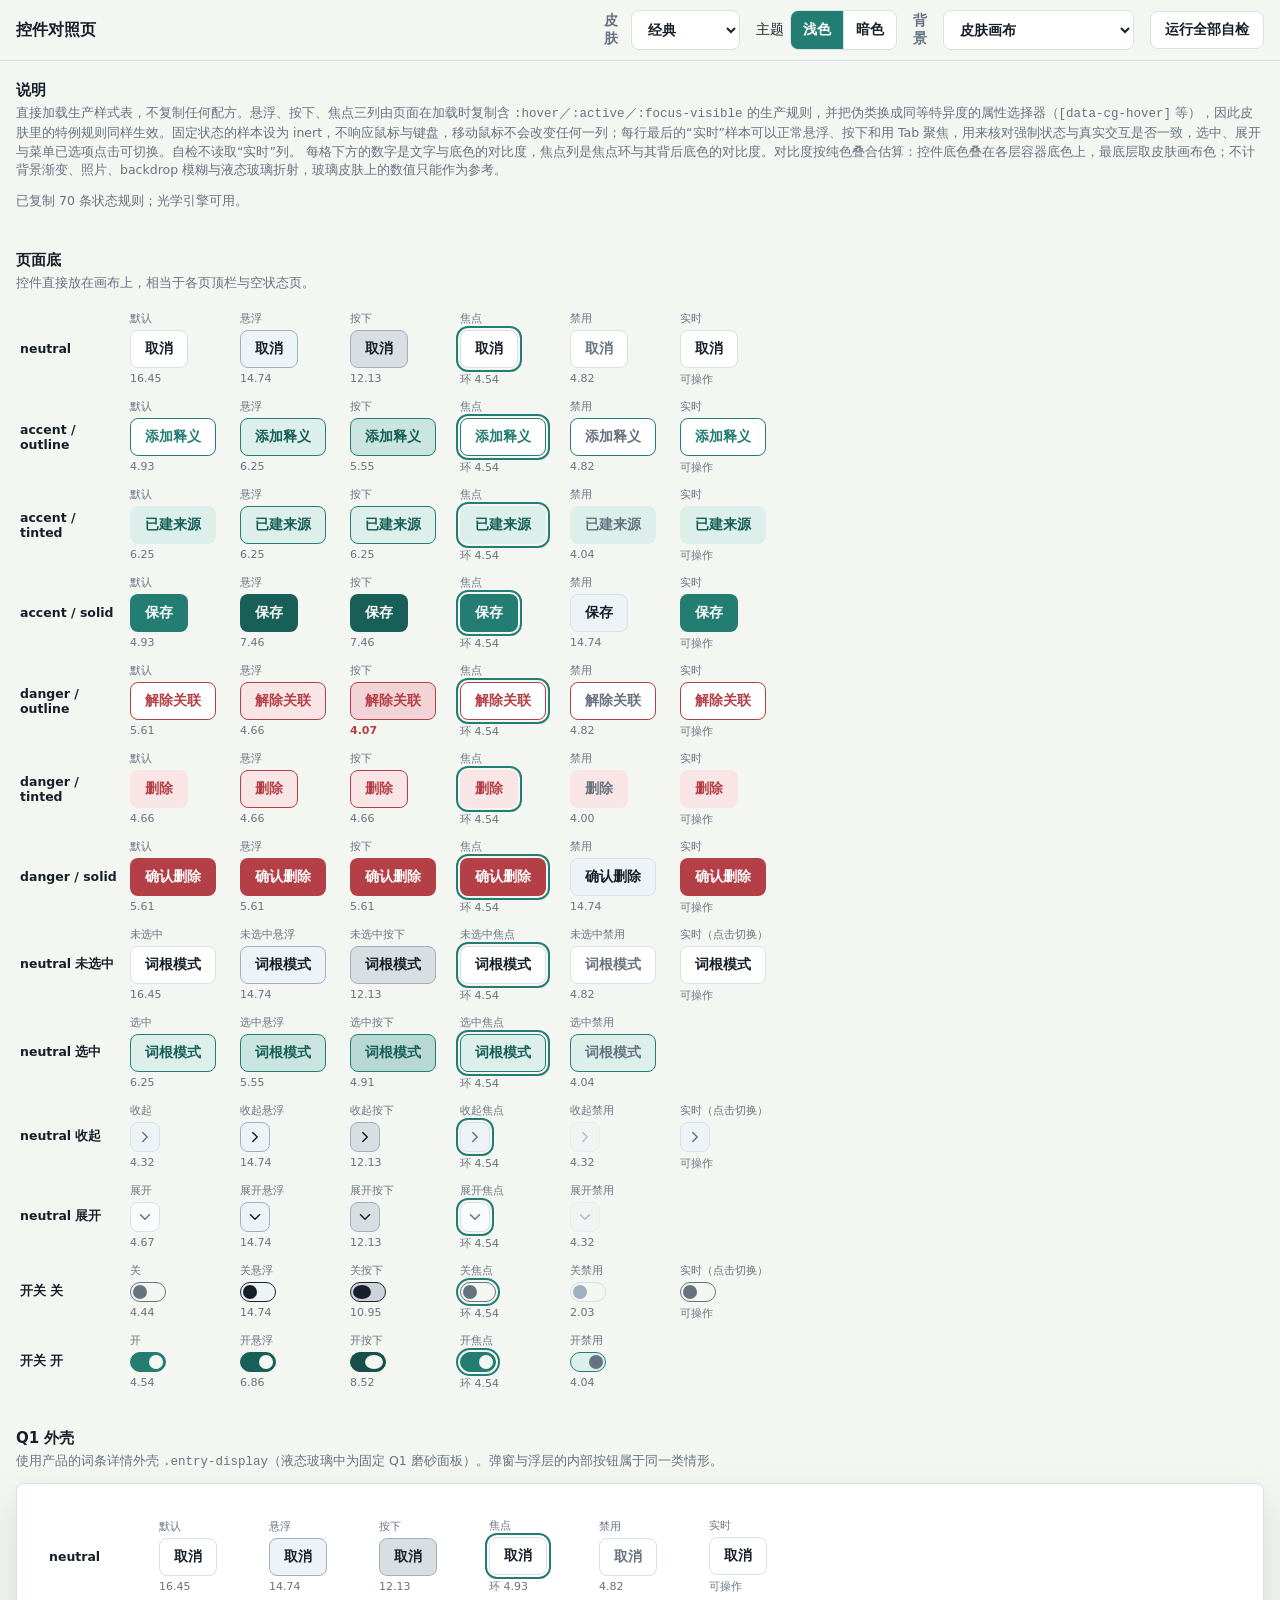
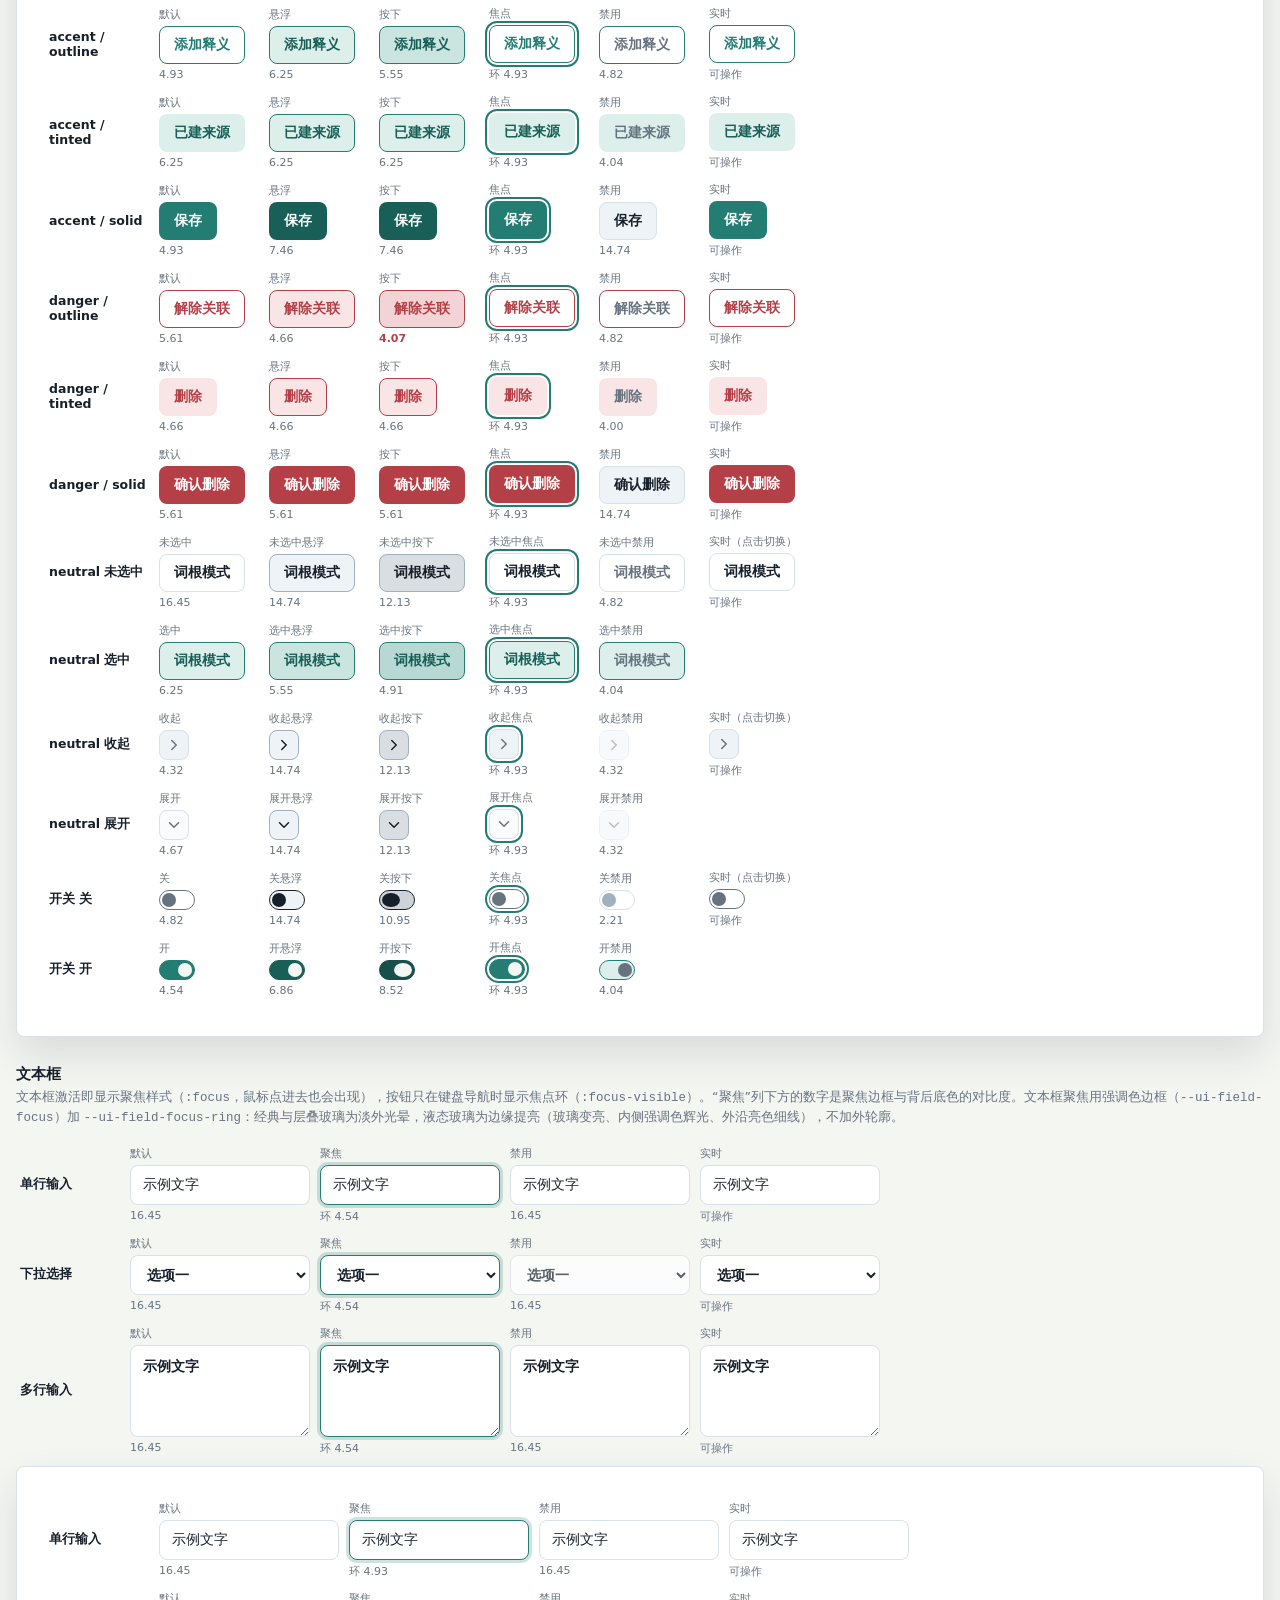
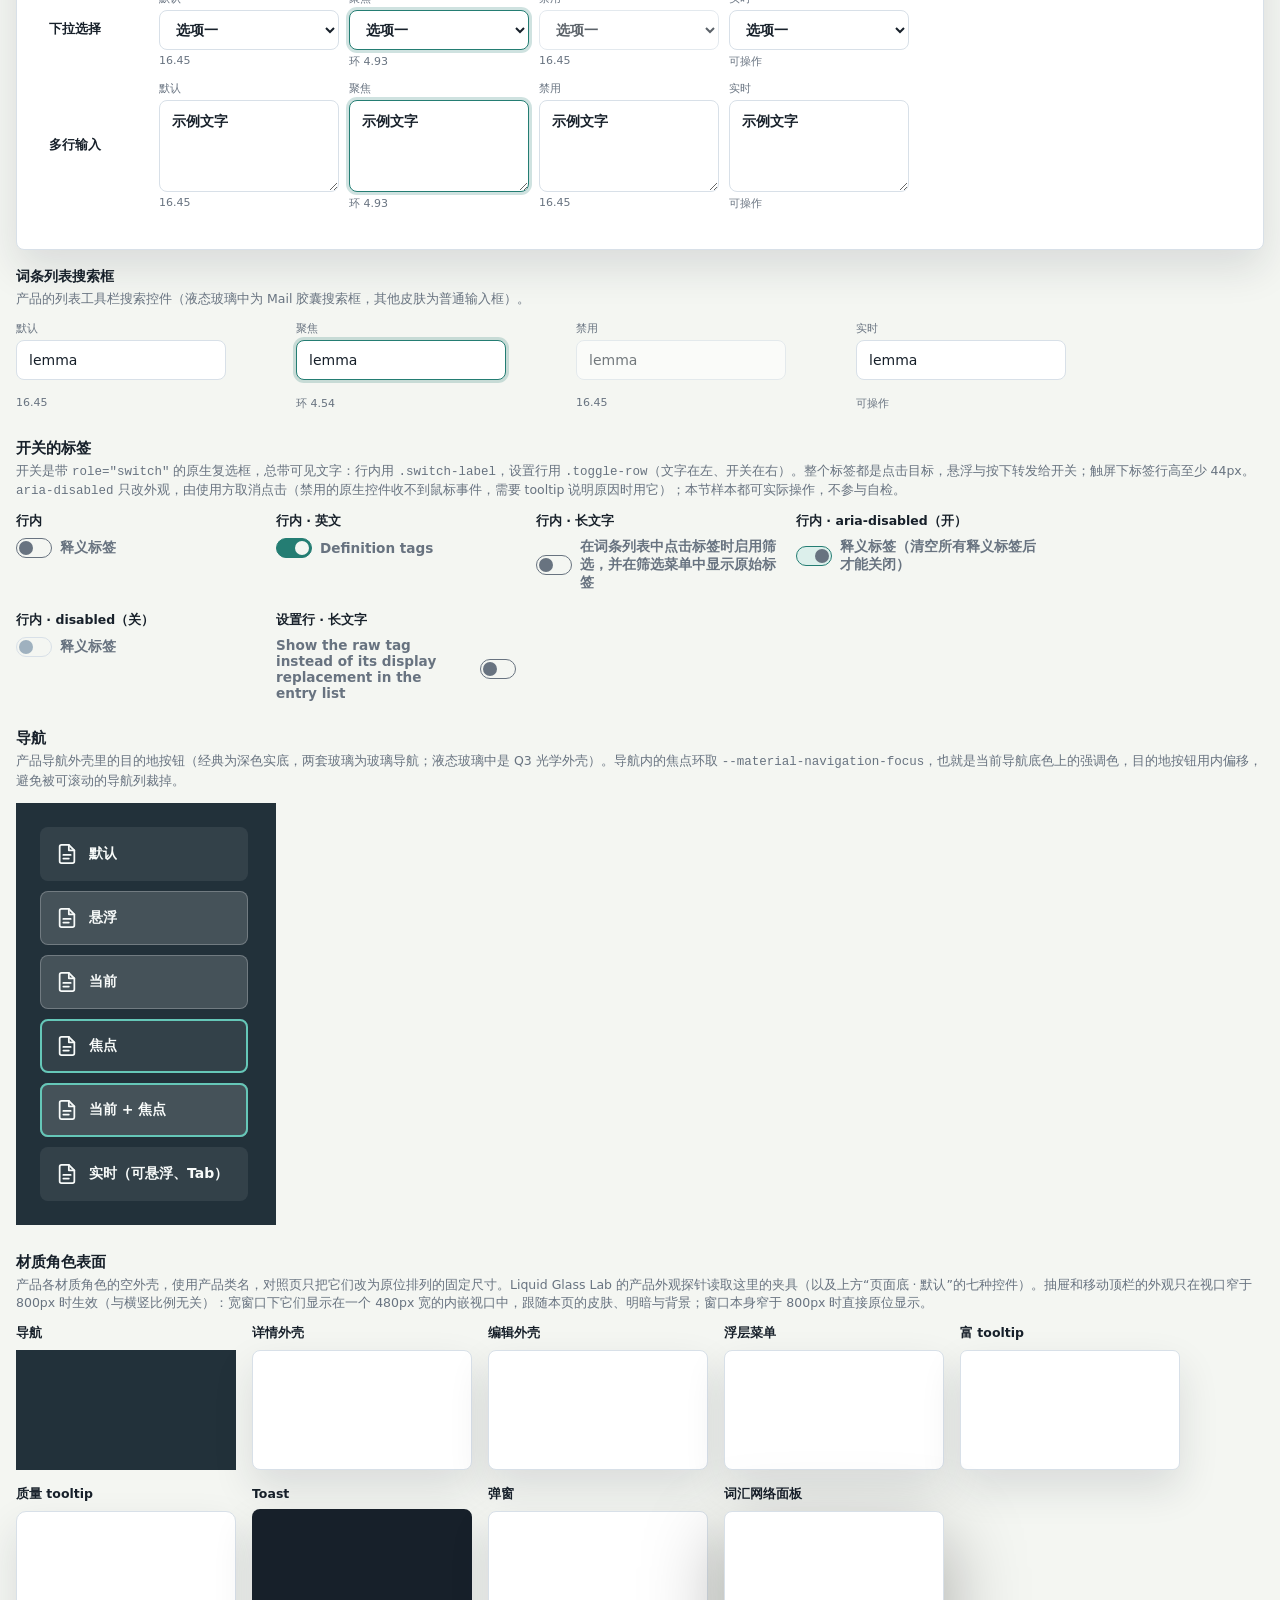
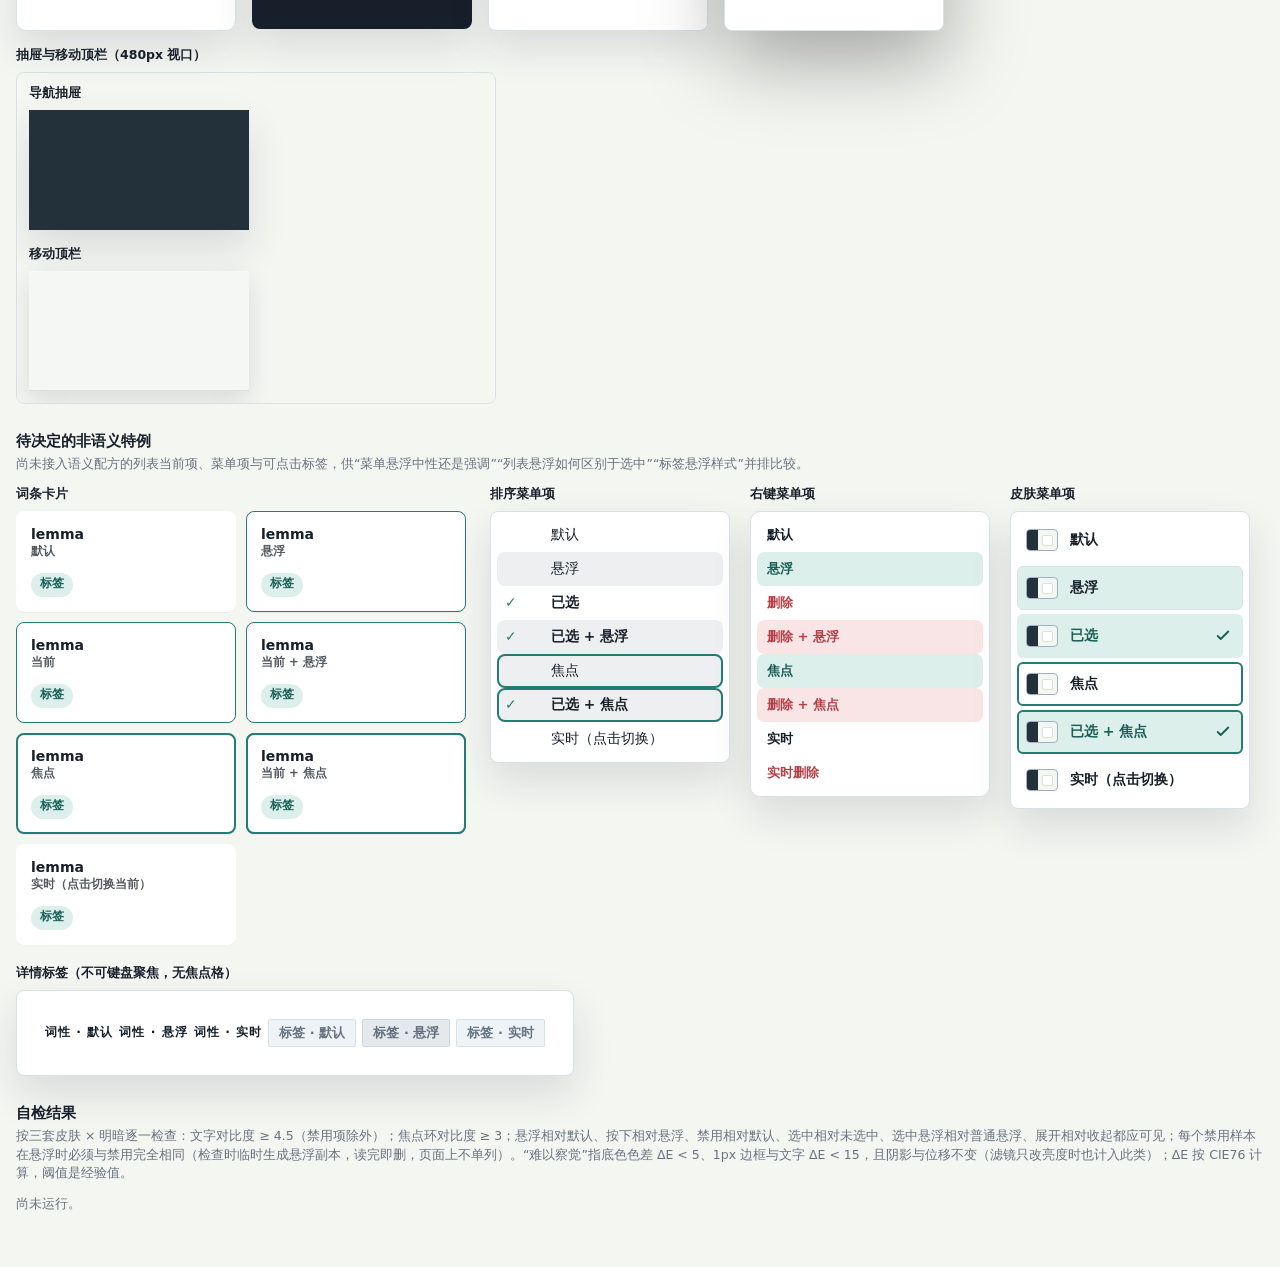
==== commit c0d88183: "Color keyboard focus with the accent The ink focus ring was the heaviest line on the page at about 1" ====
--- a/control-gallery.html
+++ b/control-gallery.html
@@ -427,7 +427,7 @@
 
     <section>
       <h2>导航</h2>
-      <p class="cg-note">产品导航外壳里的目的地按钮（经典为深色实底，两套玻璃为玻璃导航；液态玻璃中是 Q3 光学外壳）。导航内的焦点环取各皮肤的导航文字色 <code>--material-navigation-text</code>（深色导航为浅色环），目的地按钮用内偏移，避免被可滚动的导航列裁掉。</p>
+      <p class="cg-note">产品导航外壳里的目的地按钮（经典为深色实底，两套玻璃为玻璃导航；液态玻璃中是 Q3 光学外壳）。导航内的焦点环取 <code>--material-navigation-focus</code>，也就是当前导航底色上的强调色，目的地按钮用内偏移，避免被可滚动的导航列裁掉。</p>
       <div class="cg-nav-row">
         <aside class="dictionary-panel app-nav cg-nav-shell" data-nav-state="expanded">
           <nav class="tool-list" aria-label="导航样本" id="cgNavList"></nav>
--- a/theme-classic.css
+++ b/theme-classic.css
@@ -39,9 +39,9 @@
   --ui-warning-badge-text: #8a5a00;
   --ui-danger: #b43f46;
   --ui-danger-soft: #fae5e6;
-  --ui-focus: var(--ui-text);
+  --ui-focus: var(--ui-field-focus);
   --ui-highlight: #e7b548;
-  --ui-field-focus: var(--ui-accent-hover);
+  --ui-field-focus: var(--ui-accent);
   --ui-field-focus-ring: 0 0 0 3px color-mix(in srgb, var(--ui-field-focus) 22%, transparent);
 
   /* Material roles are the skin boundary consumed by component styles. */
@@ -103,6 +103,7 @@
   --material-navigation-drawer-background: var(--material-navigation-background);
   --material-navigation-drawer-filter: none;
   --material-navigation-text: #f8fbfa;
+  --material-navigation-focus: #65c7b8;
   --material-navigation-muted: #a9c0c3;
   --material-navigation-control-background: rgba(255, 255, 255, 0.08);
   --material-navigation-control-hover-background: rgba(255, 255, 255, 0.16);
@@ -156,7 +157,7 @@
   --ui-warning-badge-text: #ffd36f;
   --ui-danger: #ee7c84;
   --ui-danger-soft: #3e2226;
-  --ui-focus: var(--ui-text);
+  --ui-focus: var(--ui-field-focus);
   --ui-highlight: #d2aa4b;
   --ui-field-focus: var(--ui-accent-hover);
   --ui-field-focus-ring: 0 0 0 3px color-mix(in srgb, var(--ui-field-focus) 26%, transparent);
--- a/theme-layered-glass.css
+++ b/theme-layered-glass.css
@@ -23,9 +23,9 @@
   --ui-warning-badge-text: #805300;
   --ui-danger: #b43f46;
   --ui-danger-soft: rgba(250, 229, 230, 0.9);
-  --ui-focus: var(--ui-text);
+  --ui-focus: var(--ui-field-focus);
   --ui-highlight: #d9a937;
-  --ui-field-focus: var(--ui-accent-hover);
+  --ui-field-focus: var(--ui-accent);
   --ui-field-focus-ring: 0 0 0 3px color-mix(in srgb, var(--ui-field-focus) 22%, transparent);
 
   --material-panel-background: rgba(250, 252, 251, 0.82);
@@ -86,6 +86,7 @@
   --material-navigation-drawer-background: #22313a;
   --material-navigation-drawer-filter: none;
   --material-navigation-text: #f7fbfa;
+  --material-navigation-focus: #65c7b8;
   --material-navigation-muted: #c2d0ce;
   --material-navigation-control-background: rgba(255, 255, 255, 0.1);
   --material-navigation-control-hover-background: rgba(255, 255, 255, 0.18);
@@ -149,7 +150,7 @@
   --ui-warning-badge-text: #ffd36f;
   --ui-danger: #ee7c84;
   --ui-danger-soft: rgba(62, 34, 38, 0.92);
-  --ui-focus: var(--ui-text);
+  --ui-focus: var(--ui-field-focus);
   --ui-highlight: #d2aa4b;
   --ui-field-focus: var(--ui-accent-hover);
   --ui-field-focus-ring: 0 0 0 3px color-mix(in srgb, var(--ui-field-focus) 26%, transparent);
@@ -563,6 +564,7 @@
     --material-navigation-drawer-background: Canvas;
     --material-navigation-drawer-filter: none;
     --material-navigation-text: CanvasText;
+    --material-navigation-focus: Highlight;
     --material-navigation-muted: CanvasText;
     --material-navigation-control-shadow: none;
     --material-navigation-control-hover-shadow: none;
--- a/theme-liquid-glass.css
+++ b/theme-liquid-glass.css
@@ -31,9 +31,9 @@
   --ui-warning-badge-text: #805300;
   --ui-danger: #b43f46;
   --ui-danger-soft: rgba(250, 226, 229, 0.88);
-  --ui-focus: var(--ui-text);
+  --ui-focus: var(--ui-field-focus);
   --ui-highlight: #d3a32d;
-  --ui-field-focus: var(--ui-accent-hover);
+  --ui-field-focus: var(--ui-accent);
   --ui-field-focus-ring: 0 0 0 1px rgba(255, 255, 255, 0.9),
     inset 0 1px 0 rgba(255, 255, 255, 0.9),
     inset 0 0 0 1px color-mix(in srgb, var(--ui-field-focus) 45%, transparent),
@@ -98,6 +98,7 @@
   --material-navigation-drawer-background: var(--liquid-glass-navigation-drawer-surface-tint);
   --material-navigation-drawer-filter: var(--liquid-glass-q1-continuous-filter);
   --material-navigation-text: #173038;
+  --material-navigation-focus: var(--ui-focus);
   --material-navigation-muted: #526970;
   --material-navigation-control-background: transparent;
   --material-navigation-control-hover-background: rgba(25, 79, 78, 0.08);
@@ -170,7 +171,7 @@
   --ui-warning-badge-text: #ffd36f;
   --ui-danger: #ee7c84;
   --ui-danger-soft: rgba(62, 34, 38, 0.9);
-  --ui-focus: var(--ui-text);
+  --ui-focus: var(--ui-field-focus);
   --ui-highlight: #d2aa4b;
   --ui-field-focus: var(--ui-accent-hover);
   --ui-field-focus-ring: 0 0 0 1px rgba(255, 255, 255, 0.34),
@@ -228,6 +229,7 @@
   --material-navigation-shadow: 0 22px 64px rgba(0, 0, 0, 0.54), 0 3px 12px rgba(0, 0, 0, 0.28);
   --material-navigation-drawer-background: var(--liquid-glass-navigation-drawer-surface-tint);
   --material-navigation-text: #f4fbf9;
+  --material-navigation-focus: var(--ui-focus);
   --material-navigation-muted: #a9c4c2;
   --material-navigation-control-background: transparent;
   --material-navigation-control-hover-background: rgba(255, 255, 255, 0.14);
@@ -639,7 +641,7 @@
   --control-pressed-shadow: var(--liquid-glass-compact-control-shadow);
 }
 
-body[data-ui-skin="liquid-glass"] :is(.dictionary-panel, .mobile-app-bar, .entry-search-control, .entry-mail-tools, .tag-manager-search, #docsModeControl, #corpusModeControl) {
+body[data-ui-skin="liquid-glass"] :is(.dictionary-panel, .mobile-app-bar, .entry-search-control, .entry-mail-tools, .tag-manager-search, #docsModeControl, #corpusModeControl, #tagManagerViewControl) {
   --liquid-glass-compact-control-shadow: none;
 }
 
--- a/styles.css
+++ b/styles.css
@@ -1,4 +1,54 @@
+@font-face {
+  font-family: "Charis SIL";
+  src: url("assets/fonts/charis-sil/CharisSIL-Regular.ttf") format("truetype");
+  font-weight: 400;
+  font-style: normal;
+  font-display: swap;
+}
+
+@font-face {
+  font-family: "Charis SIL";
+  src: url("assets/fonts/charis-sil/CharisSIL-Bold.ttf") format("truetype");
+  font-weight: 700;
+  font-style: normal;
+  font-display: swap;
+}
+
+@font-face {
+  font-family: "Charis SIL";
+  src: url("assets/fonts/charis-sil/CharisSIL-Italic.ttf") format("truetype");
+  font-weight: 400;
+  font-style: italic;
+  font-display: swap;
+}
+
+@font-face {
+  font-family: "Charis SIL";
+  src: url("assets/fonts/charis-sil/CharisSIL-BoldItalic.ttf") format("truetype");
+  font-weight: 700;
+  font-style: italic;
+  font-display: swap;
+}
+
+@font-face {
+  font-family: "Noto Sans";
+  src: url("assets/fonts/noto-sans/NotoSans-Regular.ttf") format("truetype");
+  font-weight: 400;
+  font-style: normal;
+  font-display: swap;
+}
+
+@font-face {
+  font-family: "Noto Sans";
+  src: url("assets/fonts/noto-sans/NotoSans-Bold.ttf") format("truetype");
+  font-weight: 700;
+  font-style: normal;
+  font-display: swap;
+}
+
 :root {
+  --font-ui: "Noto Sans", "Segoe UI", "Microsoft YaHei", sans-serif;
+  --font-phonetic: "Charis SIL", "Times New Roman", serif;
   --layer-mobile-app-bar: 80;
   --layer-drawer-backdrop: 82;
   --layer-drawer: 90;
@@ -7,7 +57,7 @@
   --layer-app-tooltip: 100;
   --layer-toast: 110;
   --layer-modal-overlay: 120;
-  font-family: Inter, "Segoe UI", "Microsoft YaHei", sans-serif;
+  font-family: var(--font-ui);
 }
 
 * {
@@ -284,6 +334,11 @@
   font-weight: 700;
   letter-spacing: 0;
   text-transform: uppercase;
+}
+
+.dictionary-name-eyebrow {
+  overflow-wrap: anywhere;
+  text-transform: none;
 }
 
 .dictionary-panel .eyebrow {
@@ -1507,10 +1562,10 @@
 }
 
 /* Navigation surfaces differ from the page (dark in Classic and Layered Glass),
-   so their ring takes the navigation ink, and destination rows draw it inside
-   the scrolling column that would clip an outer ring. */
+   so each skin picks the ring's accent for that surface, and destination rows draw
+   it inside the scrolling column that would clip an outer ring. */
 .dictionary-panel :focus-visible {
-  outline-color: var(--material-navigation-text);
+  outline-color: var(--material-navigation-focus);
 }
 
 .dictionary-panel .tool-button:focus-visible {
@@ -1871,7 +1926,7 @@
 
 .entry-title-row h3 {
   margin: 0;
-  font-family: Georgia, "Times New Roman", serif;
+  font-family: var(--font-phonetic);
   font-size: clamp(2rem, 4vw, 3.2rem);
   line-height: 1.16;
   letter-spacing: 0;
@@ -1896,6 +1951,7 @@
 
 .pronunciation-pill {
   color: var(--ui-text-muted);
+  font-family: var(--font-phonetic);
   font-size: 1.1rem;
 }
 
@@ -2197,13 +2253,11 @@
 .source-reference-remove:focus-visible {
   outline-offset: 1px;
 }
-.source-reference-card.dragging { opacity: 0.5; }
 .source-reference-insertion {
   position: absolute;
-  width: 3px;
+  width: 2px;
   transform: translateX(-50%);
   background: var(--ui-accent);
-  border-radius: 2px;
   pointer-events: none;
 }
 
@@ -2349,12 +2403,12 @@
 }
 
 .gloss-font-serif {
-  --gloss-font-family: Georgia, "Times New Roman", "Noto Serif", "Source Serif Pro", serif;
+  --gloss-font-family: var(--font-phonetic);
   font-family: var(--gloss-font-family);
 }
 
 .gloss-font-sans {
-  --gloss-font-family: Inter, "Segoe UI", "Microsoft YaHei", sans-serif;
+  --gloss-font-family: var(--font-ui);
   font-family: var(--gloss-font-family);
 }
 
@@ -2568,15 +2622,8 @@
   border: 1px solid var(--ui-border);
   border-radius: 10px;
   background: color-mix(in srgb, var(--material-inset-background) 76%, var(--material-panel-background));
-  transition: border-color 140ms ease, opacity 140ms ease;
+  transition: opacity 140ms ease;
   container-type: inline-size;
-}
-
-.morphology-group-card.dragging,
-.morphology-config-card.dragging {
-  border-color: var(--ui-accent);
-  border-style: dashed;
-  opacity: 0.45;
 }
 
 .morphology-group-header,
@@ -2745,7 +2792,7 @@
   border: 1px solid var(--ui-border);
   border-radius: var(--radius-panel);
   background: var(--material-panel-background);
-  transition: border-color 140ms ease, opacity 140ms ease;
+  transition: opacity 140ms ease;
 }
 
 .morphology-config-card.is-collapsed {
@@ -3335,7 +3382,7 @@
   min-height: 0;
   height: auto;
   padding: 6px 12px;
-  font-family: Georgia, "Times New Roman", serif;
+  font-family: var(--font-phonetic);
   font-size: clamp(1.6rem, 3vw, 2.4rem);
   font-weight: 700;
   line-height: 1.2;
@@ -3398,6 +3445,23 @@
   display: none;
 }
 
+#tagManagerViewControl {
+  flex: none;
+}
+
+#tagManagerViewControl button {
+  display: inline-flex;
+  align-items: center;
+  justify-content: center;
+  width: 42px;
+  padding: 0;
+}
+
+#tagManagerViewControl .nav-icon {
+  width: 20px;
+  height: 20px;
+}
+
 .tag-manager-layout {
   display: grid;
   grid-template-columns: minmax(0, 1fr) minmax(240px, 280px);
@@ -3469,17 +3533,13 @@
   background: var(--material-inset-background);
 }
 
-.tag-row:focus-visible {
+:is(.tag-row, .tag-tile):focus-visible {
   outline: 2px solid var(--ui-focus);
   outline-offset: 1px;
 }
 
 .tag-row.is-highlighted {
   background: var(--ui-accent-soft);
-}
-
-.tag-row.dragging {
-  opacity: 0.5;
 }
 
 .tag-row.drop-before::before,
@@ -3589,6 +3649,73 @@
   color: var(--ui-danger);
 }
 
+.tag-zone-list.is-compact {
+  display: flex;
+  flex-wrap: wrap;
+  gap: 6px;
+}
+
+.tag-zone-list.is-compact > .tag-add-row {
+  flex: 1 1 100%;
+}
+
+.tag-tile-item {
+  display: flex;
+  min-width: 0;
+  max-width: 100%;
+}
+
+/* The drop marker sits in the gap outside the tile, so the tile cannot clip; its
+   label does the ellipsis. */
+.tag-tile {
+  position: relative;
+  max-width: 150px;
+  min-height: 28px;
+  border: 0;
+  padding: 3px 10px;
+  font-size: 0.85rem;
+  overflow: visible;
+}
+
+.tag-tile[draggable="true"] {
+  cursor: grab;
+}
+
+/* Outlines are left to focus and highlighting, which a tile also has to show. */
+.tag-tile.is-unused:not(.highlight-tag) {
+  background: transparent;
+  color: var(--ui-text-muted);
+  box-shadow: inset 0 0 0 1px var(--ui-border);
+}
+
+.tag-tile.is-highlighted {
+  outline: 2px solid var(--ui-accent);
+  outline-offset: 1px;
+}
+
+.tag-tile.drop-before::before,
+.tag-zone.drop-end .tag-tile-item:last-child > .tag-tile::after {
+  position: absolute;
+  inset-block: 0;
+  width: 2px;
+  background: var(--ui-accent);
+  content: "";
+}
+
+.tag-tile.drop-before::before {
+  inset-inline-start: -4px;
+}
+
+.tag-zone.drop-end .tag-tile-item:last-child > .tag-tile::after {
+  inset-inline-end: -4px;
+}
+
+@media (pointer: coarse) {
+  .tag-tile {
+    min-height: 44px;
+  }
+}
+
 .tag-display-panel {
   position: sticky;
   top: 24px;
@@ -3601,10 +3728,16 @@
   min-width: 0;
 }
 
+.tag-display-group + .tag-display-group {
+  padding-top: 14px;
+  border-top: 1px solid var(--ui-border);
+}
+
 .tag-display-group h4 {
-  margin: 4px 0 0;
-  color: var(--ui-text-muted);
-  font-size: 0.9rem;
+  margin: 0;
+  color: var(--ui-text);
+  font-size: 0.95rem;
+  font-weight: 800;
 }
 
 .tag-display-group label {
@@ -3633,6 +3766,16 @@
 
 .ipa-config-column {
   min-width: 0;
+}
+
+.ipa-compact-sections {
+  display: grid;
+  grid-template-columns: repeat(auto-fit, minmax(min(100%, 280px), 1fr));
+  gap: 18px;
+}
+
+.ipa-compact-sections .settings-section {
+  align-content: start;
 }
 
 .ipa-sandbox-panel {
@@ -3659,7 +3802,6 @@
   padding: 10px 12px;
   background: var(--material-panel-background);
   color: var(--ui-text);
-  font-family: "Segoe UI", "Noto Sans", sans-serif;
   font-weight: 800;
   overflow-wrap: anywhere;
 }
@@ -3748,6 +3890,7 @@
   border: 1px solid;
   border-radius: var(--radius-control);
   padding: 0 10px;
+  font-family: var(--font-phonetic);
   font-size: 1rem;
   font-weight: 900;
 }
@@ -3869,6 +4012,10 @@
 .tool-order-list {
   display: grid;
   gap: 8px;
+}
+
+.tool-order-reset {
+  justify-self: start;
 }
 
 .tool-order-card {
@@ -3889,8 +4036,28 @@
   cursor: grabbing;
 }
 
-.tool-order-card.dragging {
-  opacity: 0.45;
+/* Drag sorting: the card dims in place and a line shows where it will land. */
+:is(.tool-order-card, .ipa-rule-card, .morphology-group-card, .morphology-config-card, .tag-row, .tag-tile, .source-reference-card).dragging {
+  opacity: 0.5;
+}
+
+:is(.tool-order-list, .ipa-rule-list, .morphology-table-list, .morphology-group-table-list) {
+  position: relative;
+}
+
+/* Room for the focus ring when Alt+arrows scroll a moved card into view. */
+:is(.tool-order-card, .ipa-rule-drag-handle, .morphology-drag-handle) {
+  scroll-margin-block: 16px;
+}
+
+.list-drop-marker {
+  position: absolute;
+  z-index: 1;
+  inset-inline: 0;
+  height: 2px;
+  transform: translateY(-50%);
+  background: var(--ui-accent);
+  pointer-events: none;
 }
 
 .tool-order-handle {
@@ -5181,13 +5348,7 @@
   border: 1px solid var(--ui-border);
   border-radius: var(--radius-panel);
   background: var(--material-panel-background);
-  transition: border-color 140ms ease, opacity 140ms ease;
-}
-
-.ipa-rule-card.dragging {
-  border-color: var(--ui-accent);
-  border-style: dashed;
-  opacity: 0.45;
+  transition: opacity 140ms ease;
 }
 
 .ipa-rule-grid {
@@ -5199,6 +5360,17 @@
 
 .ipa-rule-drag-handle {
   height: 44px;
+}
+
+#pronunciationInput,
+.inline-partial-edit-form [data-field="pronunciation"],
+#ipaView textarea,
+.ipa-sandbox-output output {
+  font-family: var(--font-phonetic);
+}
+
+#ipaView textarea::placeholder {
+  font-family: var(--font-ui);
 }
 
 textarea.ipa-single-line {
@@ -6025,7 +6197,8 @@
   margin-left: auto;
 }
 
-.quick-entry-panel kbd {
+.quick-entry-panel kbd,
+.shortcut-help kbd {
   display: inline-block;
   margin-right: 2px;
   padding: 0 4px;
@@ -6106,6 +6279,48 @@
   display: grid;
   gap: 10px;
   padding-left: 1.2em;
+}
+
+.shortcut-help,
+.shortcut-help-group,
+.shortcut-help dl {
+  display: grid;
+}
+
+.shortcut-help {
+  gap: 16px;
+}
+
+.shortcut-help-group {
+  gap: 6px;
+}
+
+.shortcut-help dl {
+  gap: 4px;
+}
+
+.shortcut-help h3,
+.shortcut-help dl,
+.shortcut-help dd {
+  margin: 0;
+}
+
+.shortcut-help h3 {
+  font-size: 0.95rem;
+}
+
+.shortcut-help dl > div {
+  display: grid;
+  grid-template-columns: 11em minmax(0, 1fr);
+  gap: 12px;
+  align-items: baseline;
+}
+
+@media (max-width: 480px) {
+  .shortcut-help dl > div {
+    grid-template-columns: minmax(0, 1fr);
+    gap: 0;
+  }
 }
 
 .network-overlay {
@@ -6227,7 +6442,7 @@
 
 .network-section-label {
   fill: var(--ui-text-muted);
-  font-family: Inter, "Segoe UI", "Microsoft YaHei", sans-serif;
+  font-family: var(--font-ui);
   font-size: 0.76rem;
   font-weight: 900;
   letter-spacing: 0;
@@ -6281,7 +6496,7 @@
 
 .network-node-lemma {
   fill: var(--ui-text);
-  font-family: Inter, "Segoe UI", "Microsoft YaHei", sans-serif;
+  font-family: var(--font-ui);
   font-size: 1rem;
   font-weight: 900;
 }
@@ -6293,7 +6508,7 @@
 .network-node-pronunciation,
 .network-node-part {
   fill: var(--ui-text-muted);
-  font-family: Inter, "Segoe UI", "Microsoft YaHei", sans-serif;
+  font-family: var(--font-ui);
   font-size: 0.74rem;
   font-weight: 800;
 }
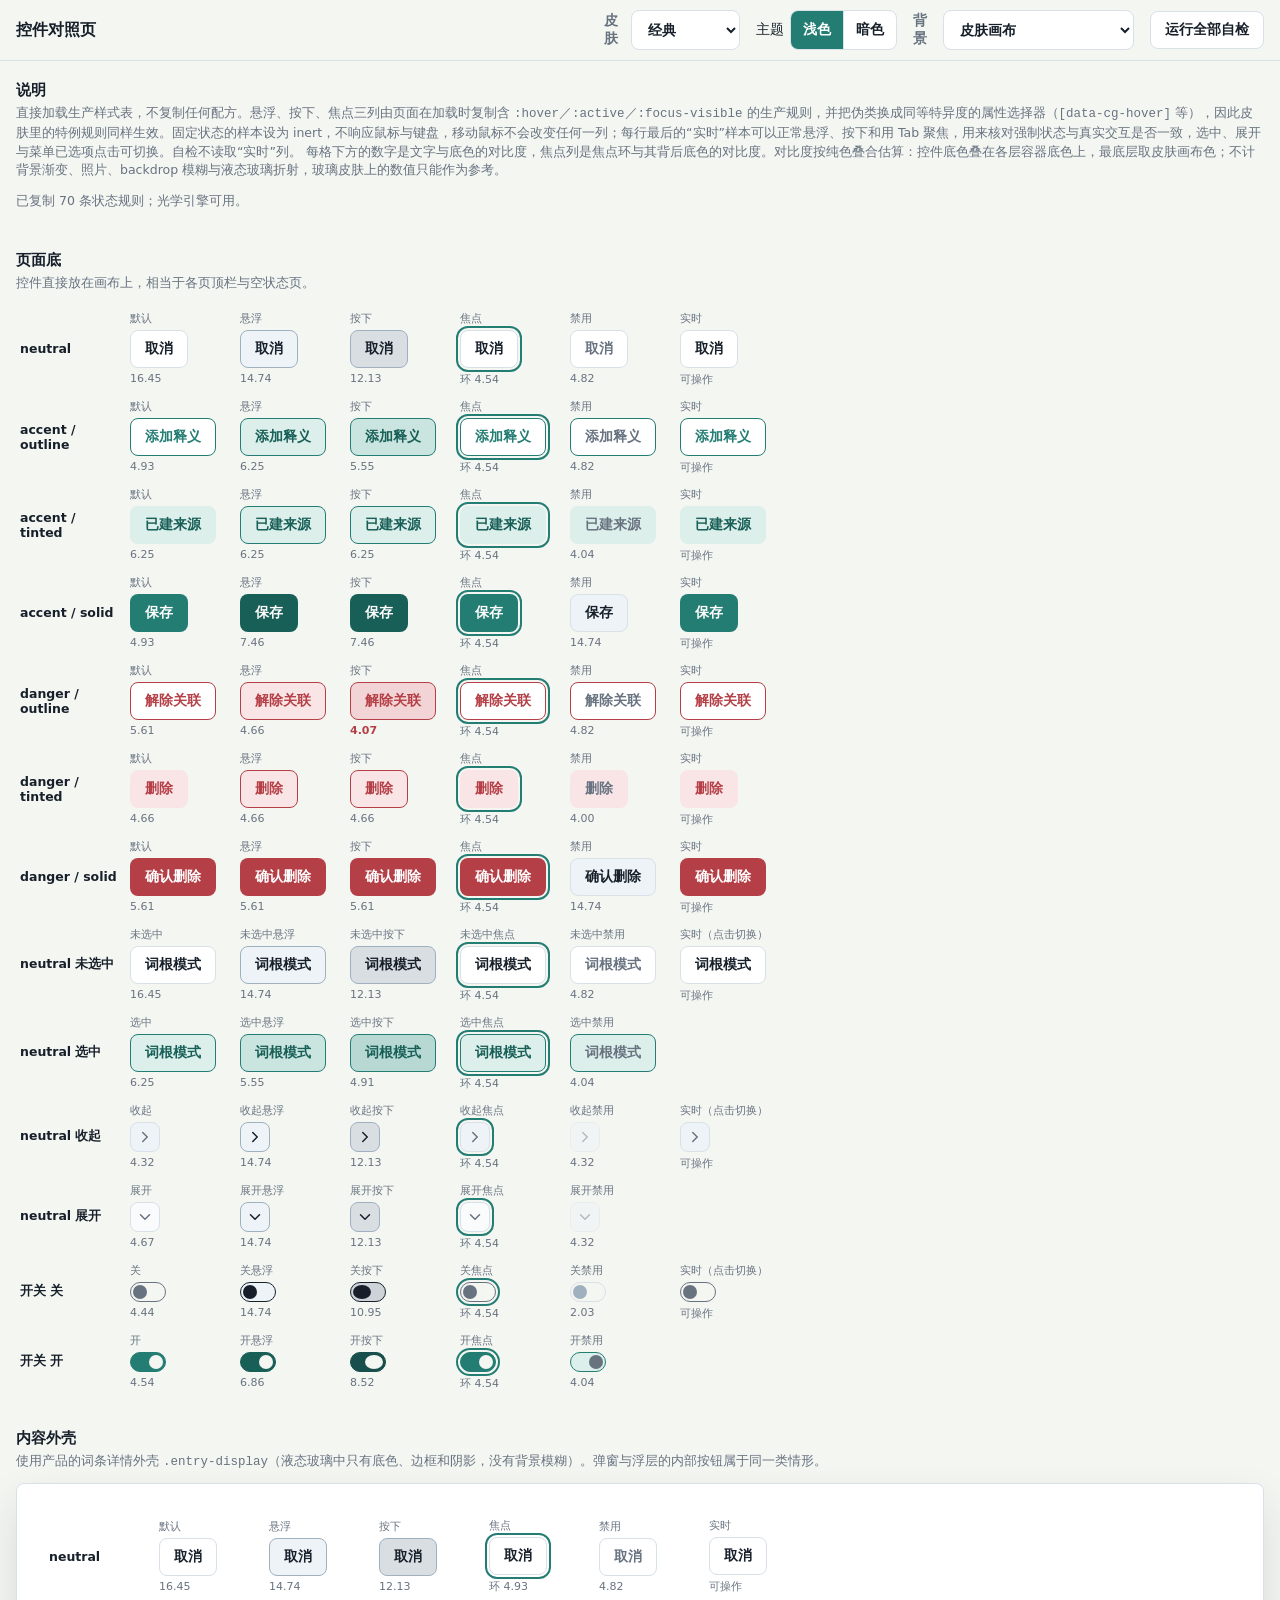
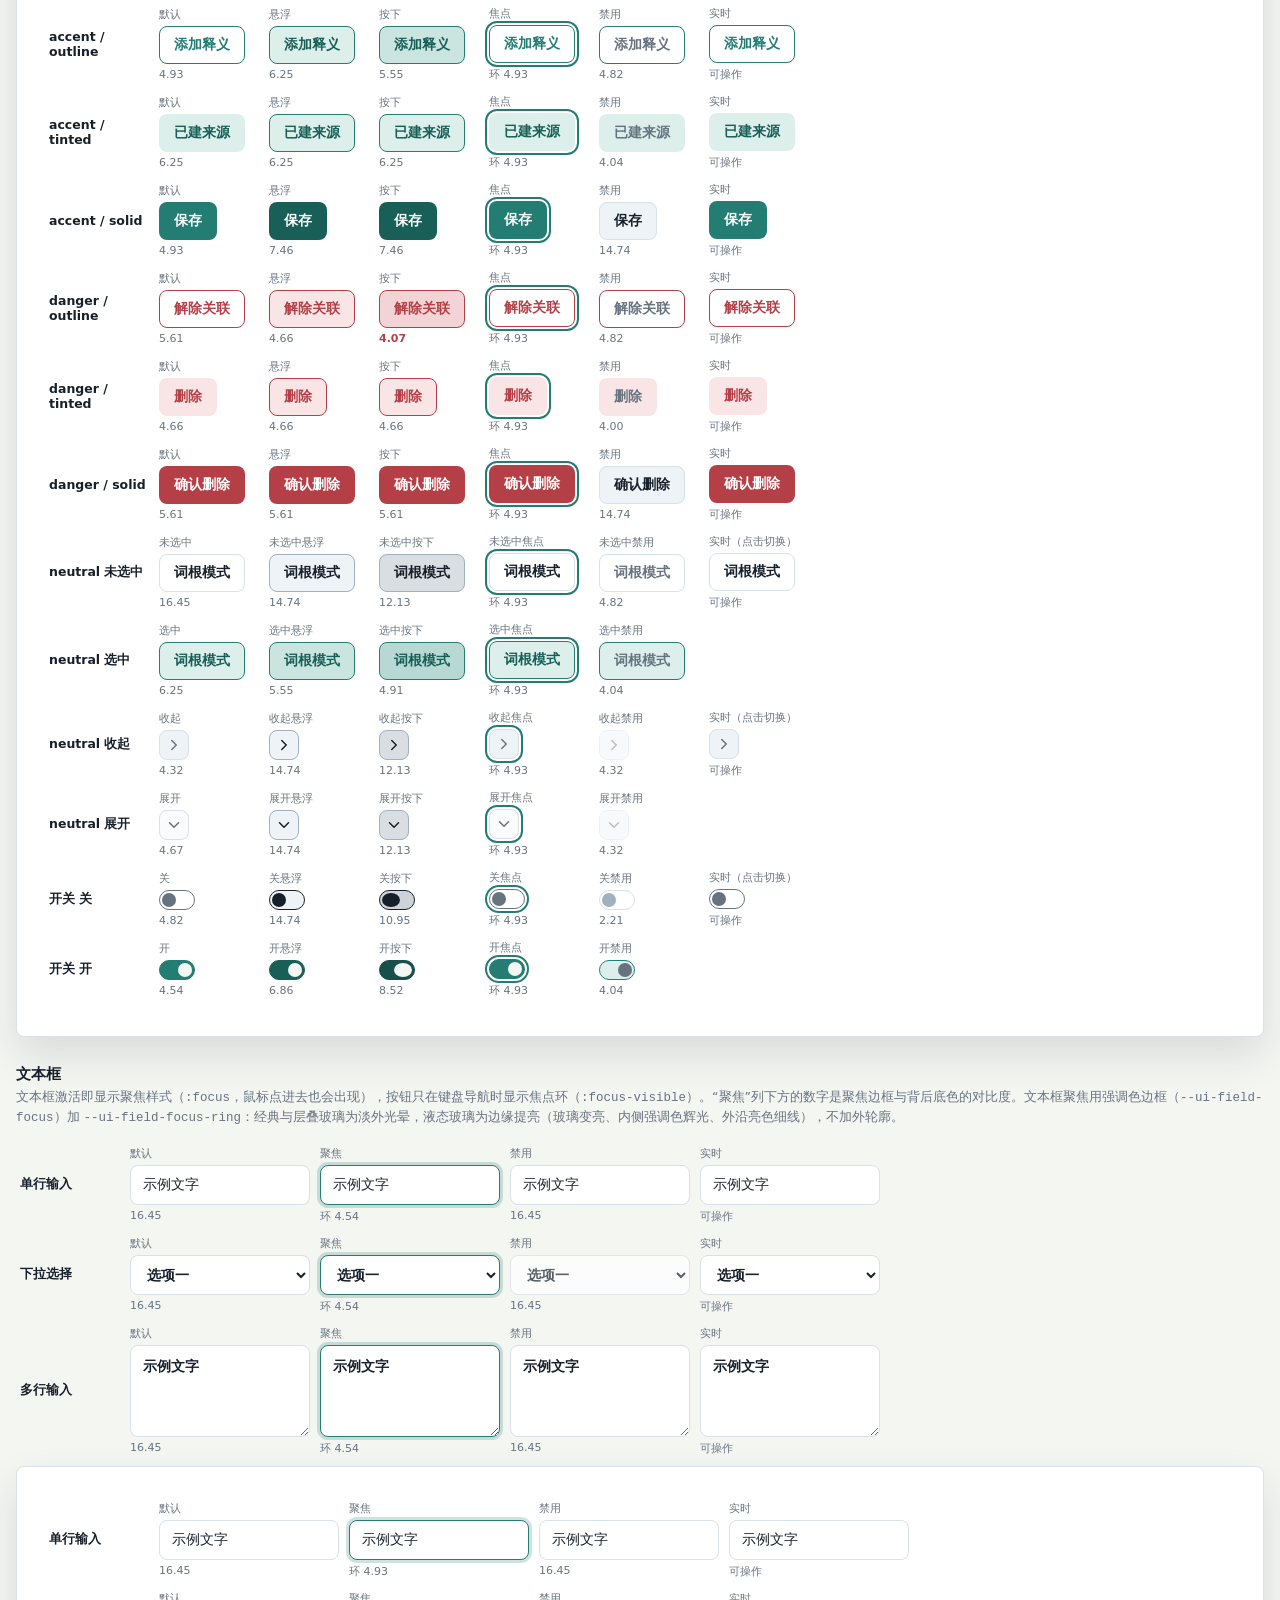
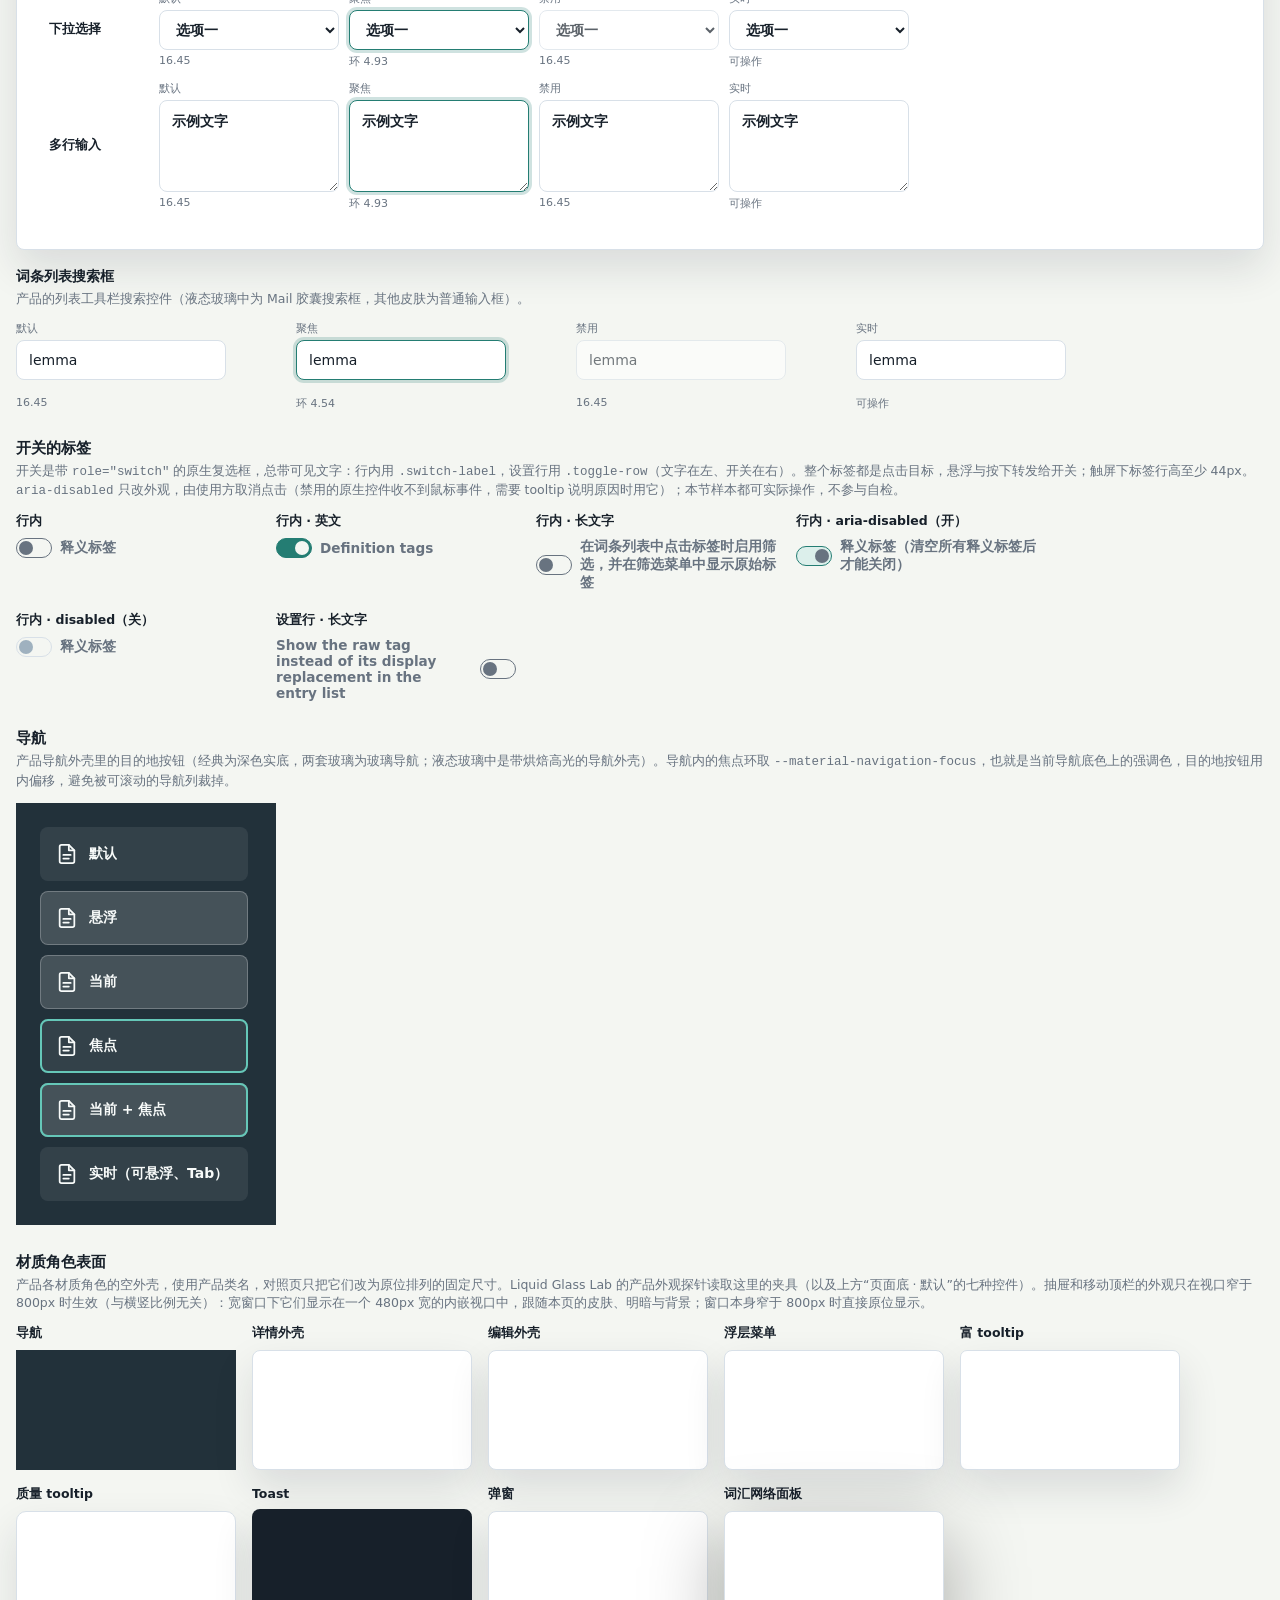
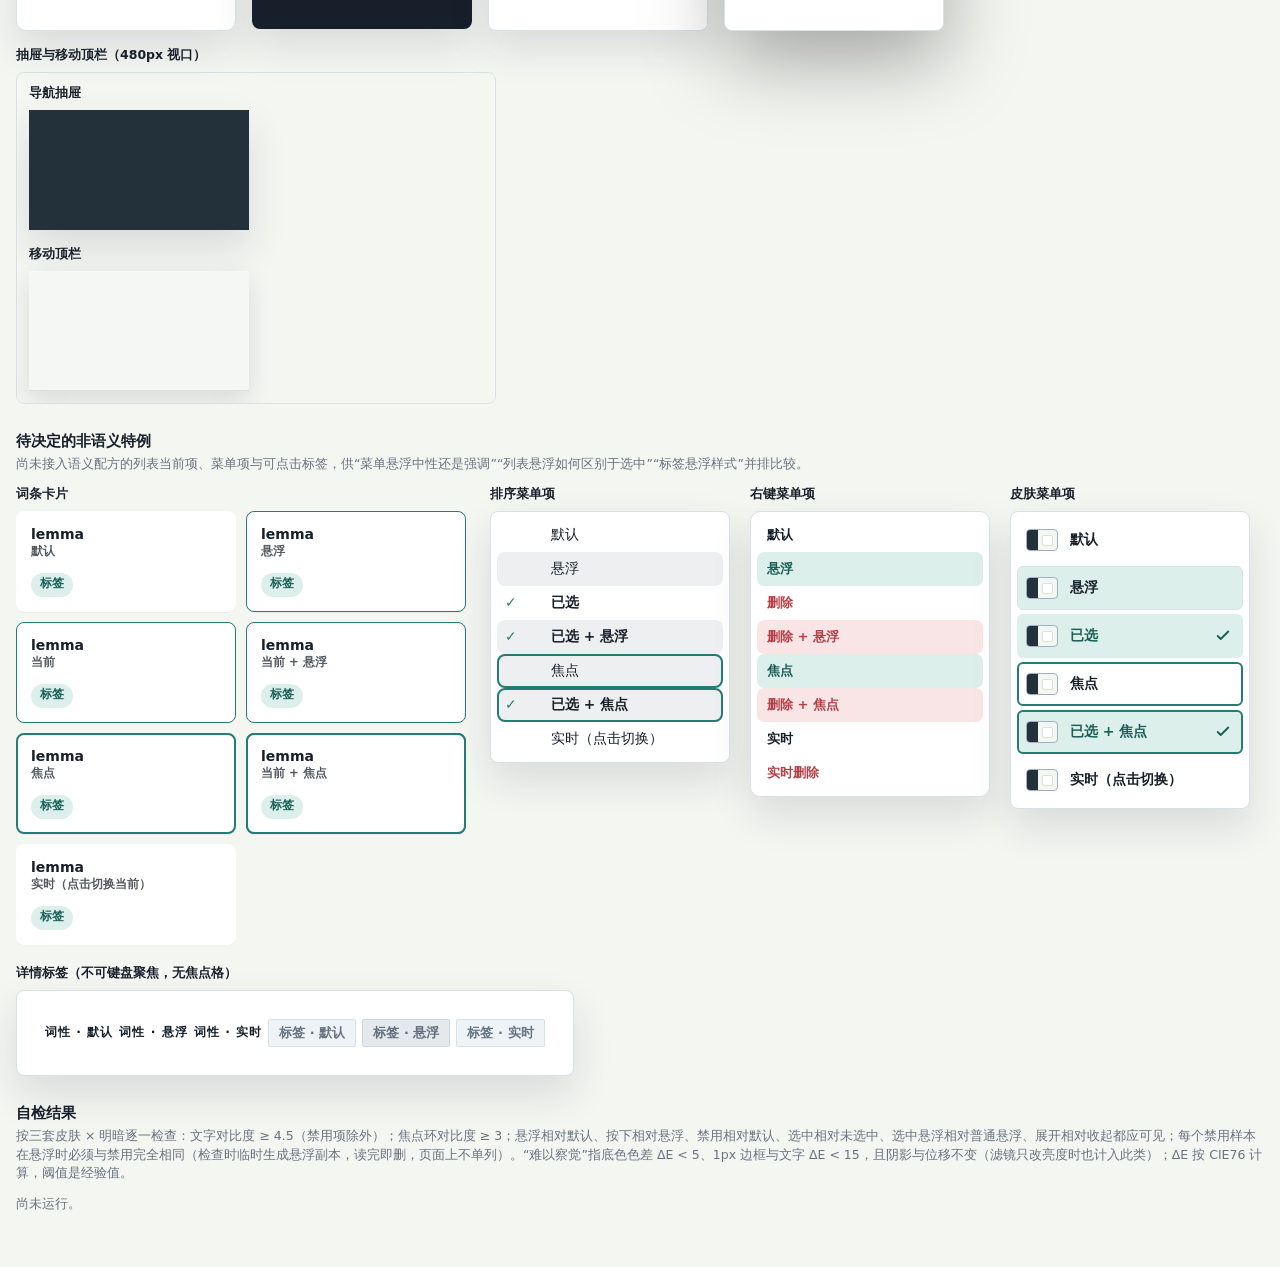
==== commit c4c42eff: "Redefine liquid glass quality levels and tidy the Lab Levels become Q0 assisted, Q1 CSS edge, Q2 bak" ====
--- a/control-gallery.html
+++ b/control-gallery.html
@@ -133,14 +133,14 @@
       color: var(--ui-warning, var(--ui-danger));
     }
 
-    .cg-context-q1 {
+    .cg-context-shell {
       display: block;
     }
 
-    /* One large production Mail toolbar as the Q3 owner, like the Q1 shell above.
+    /* One large production Mail toolbar as the glass owner, like the content shell above.
        Only its toolbar geometry (flex row, pill radius, 4px padding) is replaced;
        paint and optics stay with the production rules and the engine. */
-    body[data-entry-layout="mail"] .entry-mail-tools.cg-context-q3 {
+    body[data-entry-layout="mail"] .entry-mail-tools.cg-context-glass {
       display: block;
       padding: 16px;
       border-radius: var(--radius-panel);
@@ -391,19 +391,19 @@
     </section>
 
     <section>
-      <h2>Q1 外壳</h2>
-      <p class="cg-note">使用产品的词条详情外壳 <code>.entry-display</code>（液态玻璃中为固定 Q1 磨砂面板）。弹窗与浮层的内部按钮属于同一类情形。</p>
-      <article class="entry-display cg-context-q1" data-surface="content-shell">
-        <div class="cg-scroll"><div class="cg-matrix" data-cg-context="q1"></div></div>
+      <h2>内容外壳</h2>
+      <p class="cg-note">使用产品的词条详情外壳 <code>.entry-display</code>（液态玻璃中只有底色、边框和阴影，没有背景模糊）。弹窗与浮层的内部按钮属于同一类情形。</p>
+      <article class="entry-display cg-context-shell" data-surface="content-shell">
+        <div class="cg-scroll"><div class="cg-matrix" data-cg-context="shell"></div></div>
       </article>
     </section>
 
-    <section id="cgQ3Section">
-      <h2>Q3 外壳</h2>
-      <p class="cg-note">使用产品的 Mail 工具栏 <code>.entry-mail-tools</code>，只有液态玻璃有这一层：外壳提供折射与层次，内部控件不再单独注册、不带阴影。其他皮肤下本节隐藏。</p>
-      <div class="entry-mail-tools cg-context-q3">
+    <section id="cgGlassSection">
+      <h2>玻璃工具栏</h2>
+      <p class="cg-note">使用产品的 Mail 工具栏 <code>.entry-mail-tools</code>，只有液态玻璃有这一层：外壳带烘焙高光，内部控件不再单独注册、不带阴影。其他皮肤下本节隐藏。</p>
+      <div class="entry-mail-tools cg-context-glass">
         <div class="entry-mail-tools-surface" aria-hidden="true"></div>
-        <div class="cg-scroll"><div class="cg-matrix" data-cg-context="q3"></div></div>
+        <div class="cg-scroll"><div class="cg-matrix" data-cg-context="glass"></div></div>
       </div>
     </section>
 
@@ -411,8 +411,8 @@
       <h2>文本框</h2>
       <p class="cg-note">文本框激活即显示聚焦样式（<code>:focus</code>，鼠标点进去也会出现），按钮只在键盘导航时显示焦点环（<code>:focus-visible</code>）。“聚焦”列下方的数字是聚焦边框与背后底色的对比度。文本框聚焦用强调色边框（<code>--ui-field-focus</code>）加 <code>--ui-field-focus-ring</code>：经典与层叠玻璃为淡外光晕，液态玻璃为边缘提亮（玻璃变亮、内侧强调色辉光、外沿亮色细线），不加外轮廓。</p>
       <div class="cg-scroll"><div class="cg-matrix" data-cg-context="page" data-cg-rows="fields"></div></div>
-      <article class="entry-display cg-context-q1" data-surface="content-shell">
-        <div class="cg-scroll"><div class="cg-matrix" data-cg-context="q1" data-cg-rows="fields"></div></div>
+      <article class="entry-display cg-context-shell" data-surface="content-shell">
+        <div class="cg-scroll"><div class="cg-matrix" data-cg-context="shell" data-cg-rows="fields"></div></div>
       </article>
       <h3 class="cg-subhead">词条列表搜索框</h3>
       <p class="cg-note">产品的列表工具栏搜索控件（液态玻璃中为 Mail 胶囊搜索框，其他皮肤为普通输入框）。</p>
@@ -427,7 +427,7 @@
 
     <section>
       <h2>导航</h2>
-      <p class="cg-note">产品导航外壳里的目的地按钮（经典为深色实底，两套玻璃为玻璃导航；液态玻璃中是 Q3 光学外壳）。导航内的焦点环取 <code>--material-navigation-focus</code>，也就是当前导航底色上的强调色，目的地按钮用内偏移，避免被可滚动的导航列裁掉。</p>
+      <p class="cg-note">产品导航外壳里的目的地按钮（经典为深色实底，两套玻璃为玻璃导航；液态玻璃中是带烘焙高光的导航外壳）。导航内的焦点环取 <code>--material-navigation-focus</code>，也就是当前导航底色上的强调色，目的地按钮用内偏移，避免被可滚动的导航列裁掉。</p>
       <div class="cg-nav-row">
         <aside class="dictionary-panel app-nav cg-nav-shell" data-nav-state="expanded">
           <nav class="tool-list" aria-label="导航样本" id="cgNavList"></nav>
@@ -475,7 +475,7 @@
       const SKINS = ["classic", "layered-glass", "liquid-glass"];
       const SKIN_LABELS = { classic: "经典", "layered-glass": "层叠玻璃", "liquid-glass": "液态玻璃" };
       const THEME_LABELS = { light: "浅色", dark: "暗色" };
-      const CONTEXT_LABELS = { page: "页面底", q1: "Q1 外壳", q3: "Q3 外壳", search: "列表搜索框", nav: "导航" };
+      const CONTEXT_LABELS = { page: "页面底", shell: "内容外壳", glass: "玻璃工具栏", search: "列表搜索框", nav: "导航" };
       const FORCED_STATES = [
         [/:hover\b/g, "[data-cg-hover]"],
         [/:active\b/g, "[data-cg-active]"],
@@ -614,7 +614,7 @@
         run: document.getElementById("cgRunCheck"),
         status: document.getElementById("cgStatus"),
         report: document.getElementById("cgReport"),
-        q3Section: document.getElementById("cgQ3Section"),
+        glassSection: document.getElementById("cgGlassSection"),
         specials: document.getElementById("cgSpecials"),
         error: document.getElementById("cgError"),
       };
@@ -633,8 +633,9 @@
       }
       const engine = probe ? null : window.ConlexiconLiquidGlassEngine?.createEngine({
         workerUrl: "lib/liquid-glass-map-worker.js",
-        // Matches the application budget; the Q3 owner here is a large surface.
+        // Matches the application budget; the glass toolbar here is a large surface.
         maxBytes: 32 * 1024 * 1024,
+        refraction: false,
       }) || null;
 
       function setAttributes(element, attributes) {
@@ -1094,7 +1095,7 @@
         } else {
           delete document.body.dataset.entryLayout;
         }
-        elements.q3Section.hidden = skin !== "liquid-glass";
+        elements.glassSection.hidden = skin !== "liquid-glass";
         engine?.setEnabled(skin === "liquid-glass");
       }
 
--- a/theme-liquid-glass.css
+++ b/theme-liquid-glass.css
@@ -53,9 +53,10 @@
   --material-content-shell-background: var(--liquid-glass-focus-surface-tint);
   --material-entry-detail-mobile-background: var(--liquid-glass-focus-surface-tint);
   --material-content-shell-border: rgba(255, 255, 255, 0.78);
-  --material-content-shell-shadow: 0 26px 68px rgba(14, 39, 48, 0.18), 0 4px 14px rgba(14, 39, 48, 0.1);
-  --material-content-shell-filter: var(--liquid-glass-q1-focus-filter);
-  --material-entry-detail-mobile-filter: var(--liquid-glass-q1-focus-filter);
+  --material-content-shell-shadow: var(--liquid-glass-edge-panel), 0 26px 68px rgba(14, 39, 48, 0.18), 0 4px 14px rgba(14, 39, 48, 0.1);
+  /* Only the page gradient sits behind content shells, and blurring it bands. */
+  --material-content-shell-filter: none;
+  --material-entry-detail-mobile-filter: none;
   --material-entry-detail-section-background: rgba(249, 252, 252, 0.9);
   --material-entry-detail-section-border: rgba(65, 99, 108, 0.18);
   --material-entry-detail-header-divider: transparent;
@@ -87,16 +88,18 @@
   --material-inset-border: rgba(72, 103, 112, 0.2);
   --material-floating-background: var(--liquid-glass-floating-surface-tint);
   --material-floating-border: rgba(255, 255, 255, 0.72);
-  --material-floating-shadow: 0 32px 78px rgba(7, 28, 36, 0.3), 0 8px 24px rgba(7, 28, 36, 0.16);
-  --material-floating-filter: var(--liquid-glass-q1-floating-filter);
-  --material-mobile-bar-background: var(--liquid-glass-mobile-bar-surface-tint);
-  --material-mobile-bar-shadow: 0 15px 36px rgba(12, 35, 43, 0.2);
-  --material-mobile-bar-filter: var(--liquid-glass-q1-continuous-filter);
+  --material-floating-shadow: var(--liquid-glass-edge-panel), 0 32px 78px rgba(7, 28, 36, 0.3), 0 8px 24px rgba(7, 28, 36, 0.16);
+  --material-floating-filter: var(--liquid-glass-floating-filter);
+  /* The narrow app bar has no shell: nothing scrolls behind it. */
+  --material-mobile-bar-background: transparent;
+  --material-mobile-bar-shadow: none;
+  --material-mobile-bar-filter: none;
+  --liquid-glass-toolbar-shadow: 0 15px 36px rgba(12, 35, 43, 0.2);
   --material-navigation-background: var(--liquid-glass-navigation-surface-tint);
   --material-navigation-shadow: 0 20px 58px rgba(16, 43, 51, 0.22), 0 2px 10px rgba(16, 43, 51, 0.1);
-  --material-navigation-filter: var(--liquid-glass-q1-continuous-filter);
+  --material-navigation-filter: var(--liquid-glass-continuous-filter);
   --material-navigation-drawer-background: var(--liquid-glass-navigation-drawer-surface-tint);
-  --material-navigation-drawer-filter: var(--liquid-glass-q1-continuous-filter);
+  --material-navigation-drawer-filter: var(--liquid-glass-continuous-filter);
   --material-navigation-text: #173038;
   --material-navigation-focus: var(--ui-focus);
   --material-navigation-muted: #526970;
@@ -115,11 +118,20 @@
   --material-list-item-background: rgba(248, 251, 252, 0.62);
   --liquid-glass-list-card-border: rgba(9, 48, 57, 0.14);
   --liquid-glass-list-card-shadow: 0 3px 10px rgba(20, 43, 51, 0.06);
+  /* One light direction feeds both the CSS edge (Q1) and the engine's baked
+     highlight (Q2/Q3); the engine reads these two numbers when it starts. */
+  --liquid-glass-light-x: -0.55;
+  --liquid-glass-light-y: -0.84;
+  --liquid-glass-edge-panel: inset calc(var(--liquid-glass-light-x) * -1.2px) calc(var(--liquid-glass-light-y) * -1.2px) 0 rgba(255, 255, 255, 0.5), inset calc(var(--liquid-glass-light-x) * -8px) calc(var(--liquid-glass-light-y) * -8px) 18px -9px rgba(255, 255, 255, 0.12), inset calc(var(--liquid-glass-light-x) * 0.8px) calc(var(--liquid-glass-light-y) * 0.8px) 0 rgba(255, 255, 255, 0.05);
+  --liquid-glass-edge-card: inset calc(var(--liquid-glass-light-x) * -1px) calc(var(--liquid-glass-light-y) * -1px) 0 rgba(255, 255, 255, 0.5), inset calc(var(--liquid-glass-light-x) * -4px) calc(var(--liquid-glass-light-y) * -4px) 10px -5px rgba(255, 255, 255, 0.1);
+  /* Content cards stop at Q1; compact controls keep the plain card shadow. */
+  --liquid-glass-entry-card-shadow: var(--liquid-glass-edge-card), var(--liquid-glass-list-card-shadow);
   --liquid-glass-compact-control-shadow: var(--liquid-glass-list-card-shadow);
   --material-list-item-secondary-color: inherit;
   --material-list-item-secondary-opacity: 0.77;
   --material-browser-background: rgba(232, 241, 243, 0.66);
-  --material-browser-filter: none;
+  /* The narrow entry drawer covers page content, like the navigation drawer. */
+  --material-browser-filter: var(--liquid-glass-continuous-filter);
   --material-tooltip-background: #10181c;
   --material-tooltip-text: #f8fbfa;
   --material-tooltip-border: rgba(255, 255, 255, 0.18);
@@ -129,24 +141,23 @@
   --material-rich-tooltip-text: var(--ui-text);
   --material-rich-tooltip-muted: var(--ui-text-muted);
   --material-rich-tooltip-shadow: var(--material-floating-shadow);
-  --material-rich-tooltip-filter: var(--liquid-glass-q1-floating-filter);
+  --material-rich-tooltip-filter: var(--liquid-glass-floating-filter);
   --material-toast-background: #17202a;
   --material-overlay-modal-background: rgba(5, 18, 25, 0.27);
   --material-overlay-strong-background: rgba(4, 16, 23, 0.32);
   --material-overlay-drawer-background: rgba(6, 20, 27, 0.3);
   --material-overlay-panel-background: var(--liquid-glass-modal-surface-tint);
-  --material-overlay-panel-shadow: 0 38px 110px rgba(1, 13, 19, 0.42), 0 10px 30px rgba(1, 13, 19, 0.2);
+  --material-overlay-panel-shadow: var(--liquid-glass-edge-panel), 0 38px 110px rgba(1, 13, 19, 0.42), 0 10px 30px rgba(1, 13, 19, 0.2);
   --material-network-node-shadow: drop-shadow(0 8px 12px rgba(24, 36, 48, 0.08));
   --material-network-node-hover-shadow: drop-shadow(0 12px 18px rgba(24, 36, 48, 0.16));
   --material-network-node-focus-shadow: drop-shadow(0 16px 24px rgba(24, 121, 108, 0.17));
   --material-network-status-filter: blur(10px);
-  --liquid-glass-q1-continuous-filter: blur(3px) saturate(1.06);
-  --liquid-glass-q1-focus-filter: blur(4px) saturate(1.09);
-  --liquid-glass-q1-floating-filter: blur(5.5px) saturate(1.12);
-  --liquid-glass-q1-modal-filter: blur(7px) saturate(1.08);
+  --liquid-glass-continuous-filter: blur(3px) saturate(1.06);
+  --liquid-glass-floating-filter: blur(5.5px) saturate(1.12);
+  --liquid-glass-modal-filter: blur(7px) saturate(1.08);
   --liquid-glass-navigation-surface-tint: rgba(242, 249, 248, 0.38);
   --liquid-glass-navigation-drawer-surface-tint: rgba(236, 246, 246, 0.52);
-  --liquid-glass-mobile-bar-surface-tint: rgba(239, 248, 248, 0.34);
+  --liquid-glass-toolbar-surface-tint: rgba(239, 248, 248, 0.34);
   --liquid-glass-focus-surface-tint: rgba(241, 249, 250, 0.3);
   --liquid-glass-floating-surface-tint: rgba(239, 248, 249, 0.28);
   --liquid-glass-tooltip-surface-tint: rgba(239, 248, 249, 0.36);
@@ -191,7 +202,7 @@
   --material-content-shell-background: var(--liquid-glass-focus-surface-tint);
   --material-entry-detail-mobile-background: var(--liquid-glass-focus-surface-tint);
   --material-content-shell-border: rgba(230, 255, 251, 0.22);
-  --material-content-shell-shadow: 0 30px 78px rgba(0, 0, 0, 0.48), 0 5px 18px rgba(0, 0, 0, 0.28);
+  --material-content-shell-shadow: var(--liquid-glass-edge-panel), 0 30px 78px rgba(0, 0, 0, 0.48), 0 5px 18px rgba(0, 0, 0, 0.28);
   --material-entry-detail-section-background: rgba(24, 36, 42, 0.9);
   --material-entry-detail-section-border: rgba(221, 248, 244, 0.15);
   --material-entry-detail-header-divider: transparent;
@@ -222,9 +233,8 @@
   --material-inset-border: rgba(221, 248, 244, 0.15);
   --material-floating-background: var(--liquid-glass-floating-surface-tint);
   --material-floating-border: rgba(229, 255, 251, 0.22);
-  --material-floating-shadow: 0 34px 86px rgba(0, 0, 0, 0.62), 0 9px 26px rgba(0, 0, 0, 0.36);
-  --material-mobile-bar-background: var(--liquid-glass-mobile-bar-surface-tint);
-  --material-mobile-bar-shadow: 0 17px 42px rgba(0, 0, 0, 0.44);
+  --material-floating-shadow: var(--liquid-glass-edge-panel), 0 34px 86px rgba(0, 0, 0, 0.62), 0 9px 26px rgba(0, 0, 0, 0.36);
+  --liquid-glass-toolbar-shadow: 0 17px 42px rgba(0, 0, 0, 0.44);
   --material-navigation-background: var(--liquid-glass-navigation-surface-tint);
   --material-navigation-shadow: 0 22px 64px rgba(0, 0, 0, 0.54), 0 3px 12px rgba(0, 0, 0, 0.28);
   --material-navigation-drawer-background: var(--liquid-glass-navigation-drawer-surface-tint);
@@ -245,6 +255,8 @@
   --material-list-item-background: rgba(26, 39, 45, 0.64);
   --liquid-glass-list-card-border: rgba(229, 255, 251, 0.16);
   --liquid-glass-list-card-shadow: 0 3px 10px rgba(0, 0, 0, 0.16);
+  --liquid-glass-edge-panel: inset calc(var(--liquid-glass-light-x) * -1.2px) calc(var(--liquid-glass-light-y) * -1.2px) 0 rgba(240, 251, 255, 0.5), inset calc(var(--liquid-glass-light-x) * -8px) calc(var(--liquid-glass-light-y) * -8px) 18px -9px rgba(240, 251, 255, 0.12), inset calc(var(--liquid-glass-light-x) * 0.8px) calc(var(--liquid-glass-light-y) * 0.8px) 0 rgba(240, 251, 255, 0.05);
+  --liquid-glass-edge-card: inset calc(var(--liquid-glass-light-x) * -1px) calc(var(--liquid-glass-light-y) * -1px) 0 rgba(240, 251, 255, 0.5), inset calc(var(--liquid-glass-light-x) * -4px) calc(var(--liquid-glass-light-y) * -4px) 10px -5px rgba(240, 251, 255, 0.1);
   --material-list-item-secondary-color: var(--ui-text-muted);
   --material-list-item-secondary-opacity: 1;
   --material-browser-background: rgba(12, 23, 29, 0.68);
@@ -257,10 +269,10 @@
   --material-overlay-strong-background: rgba(0, 5, 9, 0.43);
   --material-overlay-drawer-background: rgba(0, 7, 11, 0.41);
   --material-overlay-panel-background: var(--liquid-glass-modal-surface-tint);
-  --material-overlay-panel-shadow: 0 42px 120px rgba(0, 0, 0, 0.68), 0 12px 34px rgba(0, 0, 0, 0.4);
+  --material-overlay-panel-shadow: var(--liquid-glass-edge-panel), 0 42px 120px rgba(0, 0, 0, 0.68), 0 12px 34px rgba(0, 0, 0, 0.4);
   --liquid-glass-navigation-surface-tint: rgba(7, 18, 24, 0.48);
   --liquid-glass-navigation-drawer-surface-tint: rgba(7, 18, 24, 0.6);
-  --liquid-glass-mobile-bar-surface-tint: rgba(13, 26, 32, 0.34);
+  --liquid-glass-toolbar-surface-tint: rgba(13, 26, 32, 0.34);
   --liquid-glass-focus-surface-tint: rgba(18, 30, 36, 0.34);
   --liquid-glass-floating-surface-tint: rgba(16, 29, 35, 0.32);
   --liquid-glass-tooltip-surface-tint: rgba(14, 27, 33, 0.4);
@@ -321,6 +333,15 @@
     border-radius: var(--liquid-glass-navigation-rail-radius);
   }
 
+  /* Chrome leaves a stale box edge on the fixed navigation's backdrop filter
+     after partial repaints (any blur, native or SVG). Only the page
+     gradient sits behind it on desktop, so the filter shows nothing anyway.
+     Important outranks the optics state rules; the baked rim highlight stays. */
+  body[data-ui-skin="liquid-glass"] .dictionary-panel {
+    backdrop-filter: none !important;
+    -webkit-backdrop-filter: none !important;
+  }
+
   body[data-ui-skin="liquid-glass"] .workspace {
     grid-column: 1;
     padding-left: calc(var(--liquid-glass-navigation-width) + var(--liquid-glass-navigation-inset) + 28px);
@@ -448,8 +469,9 @@
 
 /* Two independent decorative leaves; popup ancestors stay unfiltered. */
 body[data-ui-skin="liquid-glass"] :is(.entry-mail-search-surface, .entry-mail-tools-surface, .tag-manager-search-surface) {
-  --liquid-glass-surface-tint: var(--material-mobile-bar-background);
-  --liquid-glass-surface-q1-filter: var(--material-mobile-bar-filter);
+  --liquid-glass-surface-tint: var(--liquid-glass-toolbar-surface-tint);
+  /* Nothing scrolls behind these leaves. */
+  --liquid-glass-surface-filter: none;
   display: block;
   position: absolute;
   inset: 0;
@@ -458,9 +480,9 @@
   border: 1px solid var(--ui-border);
   border-radius: inherit;
   background: var(--liquid-glass-surface-tint);
-  box-shadow: var(--material-mobile-bar-shadow);
-  backdrop-filter: var(--liquid-glass-surface-q1-filter);
-  -webkit-backdrop-filter: var(--liquid-glass-surface-q1-filter);
+  box-shadow: var(--liquid-glass-toolbar-shadow);
+  backdrop-filter: var(--liquid-glass-surface-filter);
+  -webkit-backdrop-filter: var(--liquid-glass-surface-filter);
 }
 
 /* The leaf paints the glass; the input stays clear on top of it. */
@@ -512,23 +534,17 @@
 
 body[data-ui-skin="liquid-glass"] .dictionary-panel {
   --liquid-glass-surface-tint: var(--liquid-glass-navigation-surface-tint);
-  --liquid-glass-surface-q1-filter: var(--liquid-glass-q1-continuous-filter);
+  --liquid-glass-surface-filter: var(--liquid-glass-continuous-filter);
 }
 
 body[data-ui-skin="liquid-glass"] .dictionary-panel[data-nav-state="drawer"] {
   --liquid-glass-surface-tint: var(--liquid-glass-navigation-drawer-surface-tint);
-}
-
-body[data-ui-skin="liquid-glass"] .mobile-app-bar {
-  --liquid-glass-surface-tint: var(--liquid-glass-mobile-bar-surface-tint);
-  --liquid-glass-surface-q1-filter: var(--liquid-glass-q1-continuous-filter);
 }
 
 /* Content shells: page-level panels that hold a tool's or an entry's content,
    declared with data-surface. Everything that treats them alike reads that. */
 body[data-ui-skin="liquid-glass"] [data-surface="content-shell"] {
   --liquid-glass-surface-tint: var(--liquid-glass-focus-surface-tint);
-  --liquid-glass-surface-q1-filter: var(--liquid-glass-q1-focus-filter);
   border-color: var(--material-content-shell-border);
   background: var(--material-content-shell-background);
   box-shadow: var(--material-content-shell-shadow);
@@ -545,19 +561,20 @@
   .toast
 ) {
   --liquid-glass-surface-tint: var(--liquid-glass-floating-surface-tint);
-  --liquid-glass-surface-q1-filter: var(--liquid-glass-q1-floating-filter);
+  --liquid-glass-surface-filter: var(--liquid-glass-floating-filter);
 }
 
 /* Experimental compact surfaces share one registry-owned material boundary. */
 body[data-ui-skin="liquid-glass"] [data-liquid-glass-role="relationship"] {
   --liquid-glass-surface-tint: var(--material-floating-background);
-  --liquid-glass-surface-q1-filter: blur(1px) saturate(1.04);
+  /* Compact controls sit on static panels or the page gradient. */
+  --liquid-glass-surface-filter: none;
   --material-control-background: var(--liquid-glass-surface-tint);
   background: var(--liquid-glass-surface-tint);
   border-color: var(--material-floating-border);
   box-shadow: var(--liquid-glass-list-card-shadow);
-  backdrop-filter: var(--liquid-glass-surface-q1-filter);
-  -webkit-backdrop-filter: var(--liquid-glass-surface-q1-filter);
+  backdrop-filter: var(--liquid-glass-surface-filter);
+  -webkit-backdrop-filter: var(--liquid-glass-surface-filter);
 }
 
 body[data-ui-skin="liquid-glass"] [data-liquid-glass-role="relationship"]:where(button, label):not([data-control-tone]):hover:not(:disabled):not(:has(> input:disabled)) {
@@ -641,7 +658,7 @@
   --control-pressed-shadow: var(--liquid-glass-compact-control-shadow);
 }
 
-body[data-ui-skin="liquid-glass"] :is(.dictionary-panel, .mobile-app-bar, .entry-search-control, .entry-mail-tools, .tag-manager-search, #docsModeControl, #corpusModeControl, #tagManagerViewControl) {
+body[data-ui-skin="liquid-glass"] :is(.dictionary-panel, .entry-search-control, .entry-mail-tools, .tag-manager-search, #docsModeControl, #corpusModeControl, #tagManagerViewControl) {
   --liquid-glass-compact-control-shadow: none;
 }
 
@@ -741,7 +758,7 @@
 
 @media (prefers-reduced-transparency: reduce), (forced-colors: active) {
   body[data-ui-skin="liquid-glass"] [data-liquid-glass-role="relationship"] {
-    --liquid-glass-surface-q1-filter: none;
+    --liquid-glass-surface-filter: none;
   }
 }
 
@@ -753,7 +770,7 @@
     --control-glass-solid-pressed: color-mix(in srgb, var(--control-glass-solid-ink) 80%, black);
   }
   body[data-ui-skin="liquid-glass"] [data-liquid-glass-role="relationship"] {
-    --liquid-glass-surface-q1-filter: none;
+    --liquid-glass-surface-filter: none;
   }
 }
 
@@ -771,27 +788,27 @@
   .app-tooltip.rich-tooltip
 ) {
   --liquid-glass-surface-tint: var(--liquid-glass-tooltip-surface-tint);
-  --liquid-glass-surface-q1-filter: var(--liquid-glass-q1-floating-filter);
+  --liquid-glass-surface-filter: var(--liquid-glass-floating-filter);
 }
 
 body[data-ui-skin="liquid-glass"] .entry-quality-issue-tooltip {
   --liquid-glass-surface-tint: var(--liquid-glass-floating-surface-tint);
-  --liquid-glass-surface-q1-filter: var(--liquid-glass-q1-floating-filter);
+  --liquid-glass-surface-filter: var(--liquid-glass-floating-filter);
 }
 
 body[data-ui-skin="liquid-glass"] .modal-panel {
   --liquid-glass-surface-tint: var(--liquid-glass-modal-surface-tint);
-  --liquid-glass-surface-q1-filter: var(--liquid-glass-q1-modal-filter);
+  --liquid-glass-surface-filter: var(--liquid-glass-modal-filter);
 }
 
 body[data-ui-skin="liquid-glass"] .network-panel {
   --liquid-glass-surface-tint: var(--liquid-glass-modal-surface-tint);
-  --liquid-glass-surface-q1-filter: var(--liquid-glass-q1-modal-filter);
+  --liquid-glass-surface-filter: var(--liquid-glass-modal-filter);
 }
 
 body[data-ui-skin="liquid-glass"] :is(.modal-panel, .network-panel) {
-  backdrop-filter: var(--liquid-glass-q1-modal-filter);
-  -webkit-backdrop-filter: var(--liquid-glass-q1-modal-filter);
+  backdrop-filter: var(--liquid-glass-modal-filter);
+  -webkit-backdrop-filter: var(--liquid-glass-modal-filter);
 }
 
 body[data-ui-skin="liquid-glass"] :is(
@@ -799,41 +816,43 @@
   [data-liquid-glass-optics="fallback"]
 ) {
   background: var(--liquid-glass-surface-tint);
-  backdrop-filter: var(--liquid-glass-surface-q1-filter);
-  -webkit-backdrop-filter: var(--liquid-glass-surface-q1-filter);
-}
-
+  backdrop-filter: var(--liquid-glass-surface-filter);
+  -webkit-backdrop-filter: var(--liquid-glass-surface-filter);
+}
+
+/* Q2 and Q3: the engine bakes the rim highlight into its own image; it sits
+   above the tint and never reruns when the backdrop changes. */
+body[data-ui-skin="liquid-glass"]:is([data-liquid-glass-optics-quality="q2"], [data-liquid-glass-optics-quality="q3"]) :is(
+  [data-liquid-glass-role="continuous"][data-liquid-glass-optics="ready"],
+  [data-liquid-glass-role="relationship"][data-liquid-glass-optics="ready"],
+  [data-liquid-glass-role="toolbar"][data-liquid-glass-optics="ready"]
+) {
+  background: var(--liquid-glass-surface-tint);
+  background-image: var(--liquid-glass-specular-layer, none);
+  background-size: 100% 100%;
+  background-repeat: no-repeat;
+  background-origin: border-box;
+  backdrop-filter: var(--liquid-glass-surface-filter);
+  -webkit-backdrop-filter: var(--liquid-glass-surface-filter);
+}
+
+/* Q3 alone refracts through the engine's SVG filter. */
 @supports ((backdrop-filter: url("#liquid-glass-optical-probe")) or (-webkit-backdrop-filter: url("#liquid-glass-optical-probe"))) {
   body[data-ui-skin="liquid-glass"][data-liquid-glass-optics-quality="q3"] :is(
     [data-liquid-glass-role="continuous"][data-liquid-glass-optics="ready"],
     [data-liquid-glass-role="relationship"][data-liquid-glass-optics="ready"],
-    [data-liquid-glass-role="focus"][data-liquid-glass-optics="ready"],
-    [data-liquid-glass-role="floating"][data-liquid-glass-optics="ready"],
-    [data-liquid-glass-role="modal"][data-liquid-glass-optics="ready"]
+    [data-liquid-glass-role="toolbar"][data-liquid-glass-optics="ready"]
   ) {
-    /* The engine bakes the rim highlight into its own image; it sits above the
-       tint and never reruns when the backdrop changes. */
-    background: var(--liquid-glass-surface-tint);
-    background-image: var(--liquid-glass-specular-layer, none);
-    background-size: 100% 100%;
-    background-repeat: no-repeat;
-    background-origin: border-box;
-    backdrop-filter: var(--liquid-glass-optical-filter);
-    -webkit-backdrop-filter: var(--liquid-glass-optical-filter);
+    backdrop-filter: var(--liquid-glass-optical-filter, var(--liquid-glass-surface-filter));
+    -webkit-backdrop-filter: var(--liquid-glass-optical-filter, var(--liquid-glass-surface-filter));
   }
 }
 
 @media (max-width: 799.98px) {
+  /* No shell (see the bar tokens): its buttons carry the glass and one hairline
+     separates them from the content below. */
   body[data-ui-skin="liquid-glass"] .mobile-app-bar {
-    top: var(--liquid-glass-mobile-navigation-inset);
-    margin:
-      var(--liquid-glass-mobile-navigation-inset)
-      var(--liquid-glass-mobile-navigation-inset)
-      0;
-    min-height: 54px;
-    padding: 6px 10px;
-    border: 1px solid var(--material-floating-border);
-    border-radius: 20px;
+    border-bottom-color: var(--ui-border);
   }
 
   body[data-ui-skin="liquid-glass"] .dictionary-panel,
@@ -855,7 +874,6 @@
 
 body[data-ui-skin="liquid-glass"]:not(.dark-theme) :is(
   .dictionary-panel,
-  .mobile-app-bar,
   .entry-mail-search-surface,
   .entry-mail-tools-surface,
   .tag-manager-search-surface,
@@ -881,7 +899,7 @@
 body[data-ui-skin="liquid-glass"] .tool-order-card {
   background: var(--material-list-item-background);
   border-color: var(--liquid-glass-list-card-border);
-  box-shadow: var(--liquid-glass-list-card-shadow);
+  box-shadow: var(--liquid-glass-entry-card-shadow);
 }
 
 body[data-ui-skin="liquid-glass"] .entry-card:hover {
@@ -915,19 +933,18 @@
     --material-panel-background: #f8fbfb;
     --material-content-shell-background: #f8fbfb;
     --material-entry-detail-mobile-background: #f8fbfb;
-    --material-content-shell-filter: none;
-    --material-entry-detail-mobile-filter: none;
     --material-entry-detail-section-background: #ffffff;
     --material-control-background: #f7fbfb;
     --material-inset-background: #e2ecee;
     --material-floating-background: #eff7f7;
     --material-floating-filter: none;
-    --material-mobile-bar-background: #eaf3f4;
-    --material-mobile-bar-filter: none;
+    --liquid-glass-toolbar-surface-tint: #eaf3f4;
     --material-navigation-background: #eef6f5;
     --material-navigation-filter: none;
     --material-navigation-drawer-background: #e8f2f2;
+    --liquid-glass-navigation-drawer-surface-tint: #e8f2f2;
     --material-navigation-drawer-filter: none;
+    --material-browser-filter: none;
     --material-list-item-background: #f8fbfb;
     --material-browser-background: #eaf1f3;
     --material-rich-tooltip-background: #eff7f7;
@@ -943,9 +960,10 @@
     --material-control-background: #1d2b31;
     --material-inset-background: #1f3036;
     --material-floating-background: #102027;
-    --material-mobile-bar-background: #0d1a20;
+    --liquid-glass-toolbar-surface-tint: #0d1a20;
     --material-navigation-background: #071820;
     --material-navigation-drawer-background: #071820;
+    --liquid-glass-navigation-drawer-surface-tint: #071820;
     --material-list-item-background: #1a292f;
     --material-browser-background: #0c171d;
     --material-rich-tooltip-background: #102027;
@@ -960,19 +978,17 @@
     --material-panel-background: #f8fbfb;
     --material-content-shell-background: #f8fbfb;
     --material-entry-detail-mobile-background: #f8fbfb;
-    --material-content-shell-filter: none;
-    --material-entry-detail-mobile-filter: none;
     --material-entry-detail-section-background: #ffffff;
     --material-control-background: #f7fbfb;
     --material-inset-background: #e2ecee;
     --material-floating-background: #eff7f7;
     --material-floating-filter: none;
-    --material-mobile-bar-background: #eaf3f4;
-    --material-mobile-bar-filter: none;
+    --liquid-glass-toolbar-surface-tint: #eaf3f4;
     --material-navigation-background: #eef6f5;
     --material-navigation-filter: none;
     --material-navigation-drawer-background: #e8f2f2;
     --material-navigation-drawer-filter: none;
+    --material-browser-filter: none;
     --material-list-item-background: #f8fbfb;
     --material-browser-background: #eaf1f3;
     --material-rich-tooltip-background: #eff7f7;
@@ -988,7 +1004,7 @@
     --material-control-background: #1d2b31;
     --material-inset-background: #1f3036;
     --material-floating-background: #102027;
-    --material-mobile-bar-background: #0d1a20;
+    --liquid-glass-toolbar-surface-tint: #0d1a20;
     --material-navigation-background: #071820;
     --material-navigation-drawer-background: #071820;
     --material-list-item-background: #1a292f;
@@ -1005,12 +1021,6 @@
 
   body[data-ui-skin="liquid-glass"] .dictionary-panel {
     box-shadow: var(--material-navigation-shadow);
-    backdrop-filter: none;
-    -webkit-backdrop-filter: none;
-  }
-
-  body[data-ui-skin="liquid-glass"] .mobile-app-bar {
-    box-shadow: var(--material-mobile-bar-shadow);
     backdrop-filter: none;
     -webkit-backdrop-filter: none;
   }
@@ -1068,8 +1078,6 @@
     --material-entry-detail-mobile-background: Canvas;
     --material-content-shell-border: CanvasText;
     --material-content-shell-shadow: none;
-    --material-content-shell-filter: none;
-    --material-entry-detail-mobile-filter: none;
     --material-entry-detail-section-background: Canvas;
     --material-entry-detail-section-border: CanvasText;
     --material-control-background: ButtonFace;
@@ -1086,14 +1094,14 @@
     --material-floating-border: CanvasText;
     --material-floating-shadow: none;
     --material-floating-filter: none;
-    --material-mobile-bar-background: Canvas;
-    --material-mobile-bar-shadow: none;
-    --material-mobile-bar-filter: none;
+    --liquid-glass-toolbar-surface-tint: Canvas;
+    --liquid-glass-toolbar-shadow: none;
     --material-navigation-background: Canvas;
     --material-navigation-shadow: none;
     --material-navigation-filter: none;
     --material-navigation-drawer-background: Canvas;
     --material-navigation-drawer-filter: none;
+    --material-browser-filter: none;
     --material-navigation-text: CanvasText;
     --material-navigation-muted: CanvasText;
     --material-navigation-control-shadow: none;
@@ -1102,6 +1110,7 @@
     --material-list-item-background: Canvas;
     --liquid-glass-list-card-border: CanvasText;
     --liquid-glass-list-card-shadow: none;
+    --liquid-glass-entry-card-shadow: none;
     --material-browser-background: Canvas;
     --material-rich-tooltip-background: Canvas;
     --material-rich-tooltip-border: CanvasText;
@@ -1161,7 +1170,6 @@
 
   body[data-ui-skin="liquid-glass"] :is(
     [data-surface="content-shell"],
-    .mobile-app-bar,
     .entry-search-config-menu,
     .entry-filter-menu,
     .source-suggestions,
--- a/styles.css
+++ b/styles.css
@@ -6042,7 +6042,7 @@
 }
 
 /* Chrome leaves a stale box edge on the fixed navigation's backdrop filter
-   while a full-screen scrim covers it (any filter, including plain blur), and
+   while a full-screen scrim covers it (any blur, native or SVG), and
    only a window-level repaint clears it. The scrim hides the blur anyway.
    Important outranks every skin's optics state rules. */
 body:has(> :is(.modal-overlay, .network-overlay):not([hidden])) .app-nav {
@@ -6815,6 +6815,7 @@
     background: var(--material-browser-background);
     box-shadow: var(--material-floating-shadow);
     backdrop-filter: var(--material-browser-filter);
+    -webkit-backdrop-filter: var(--material-browser-filter);
   }
 
   .entry-filter-menu {
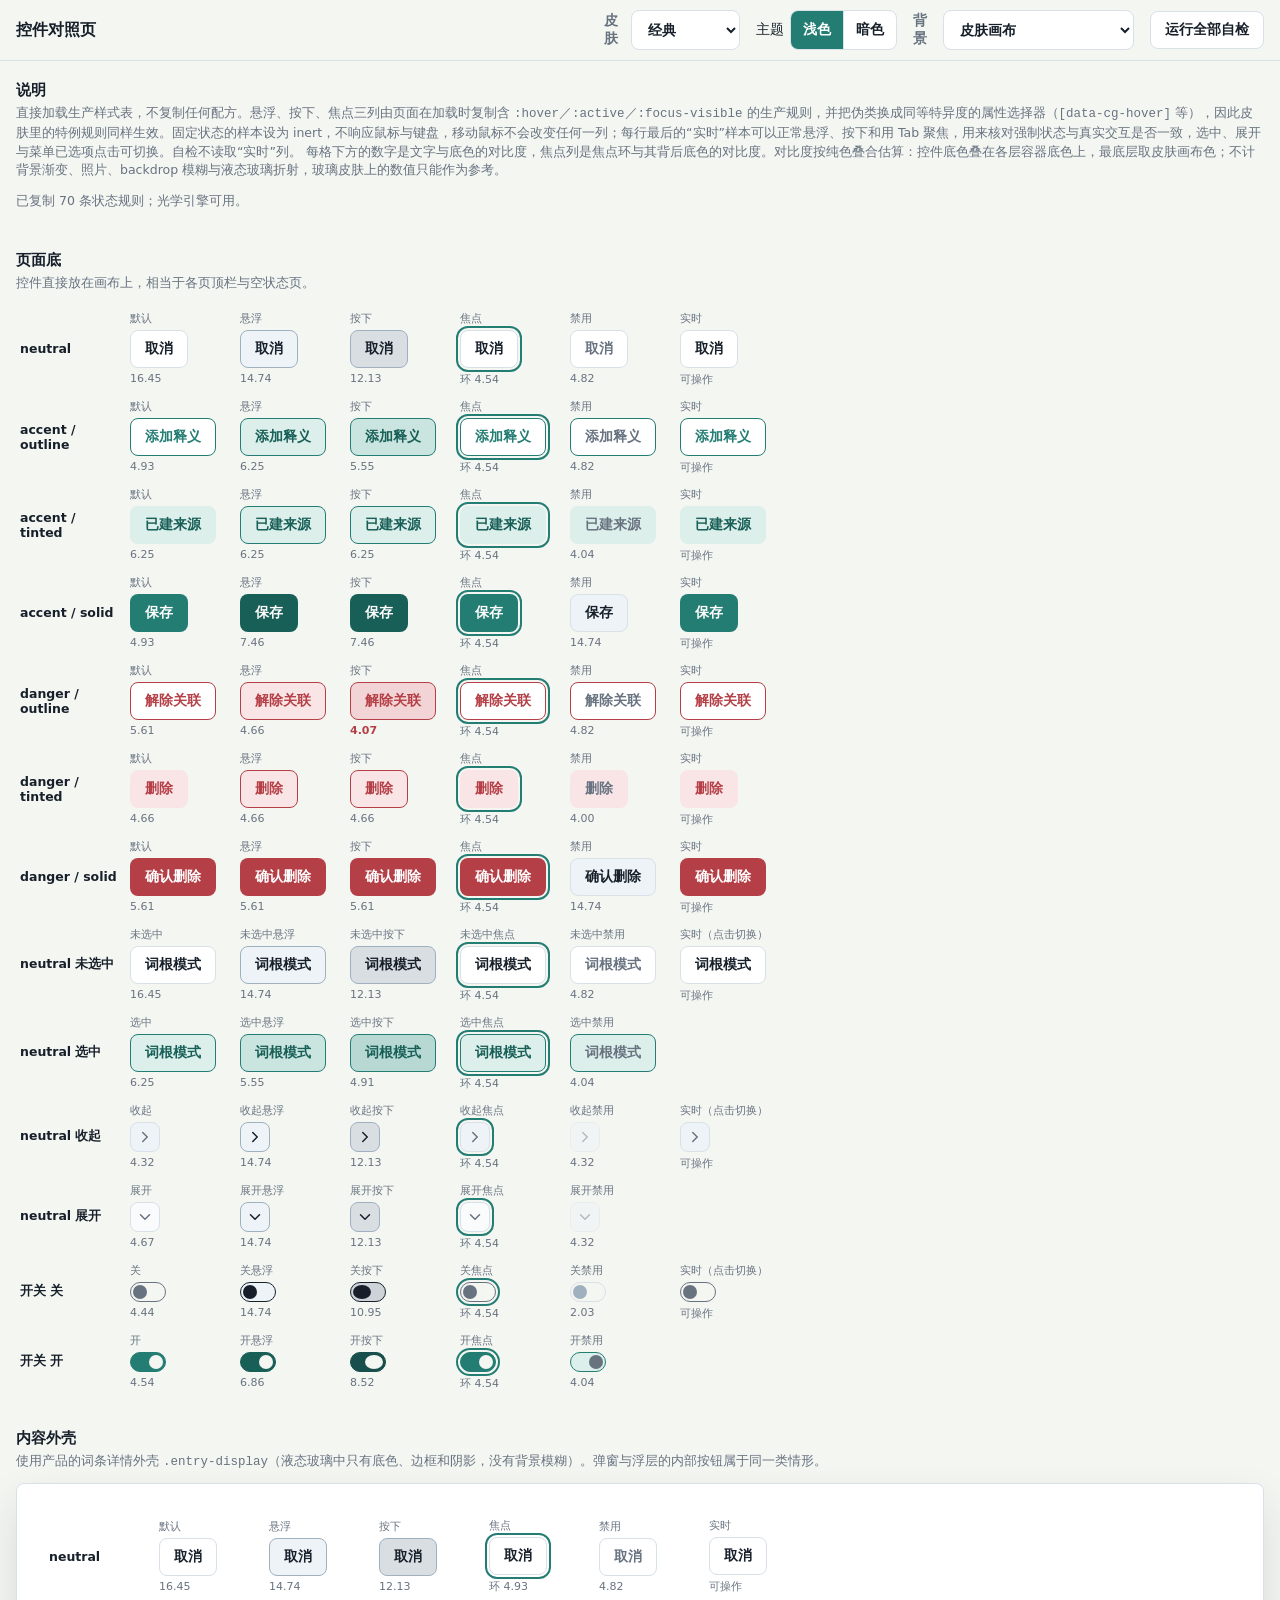
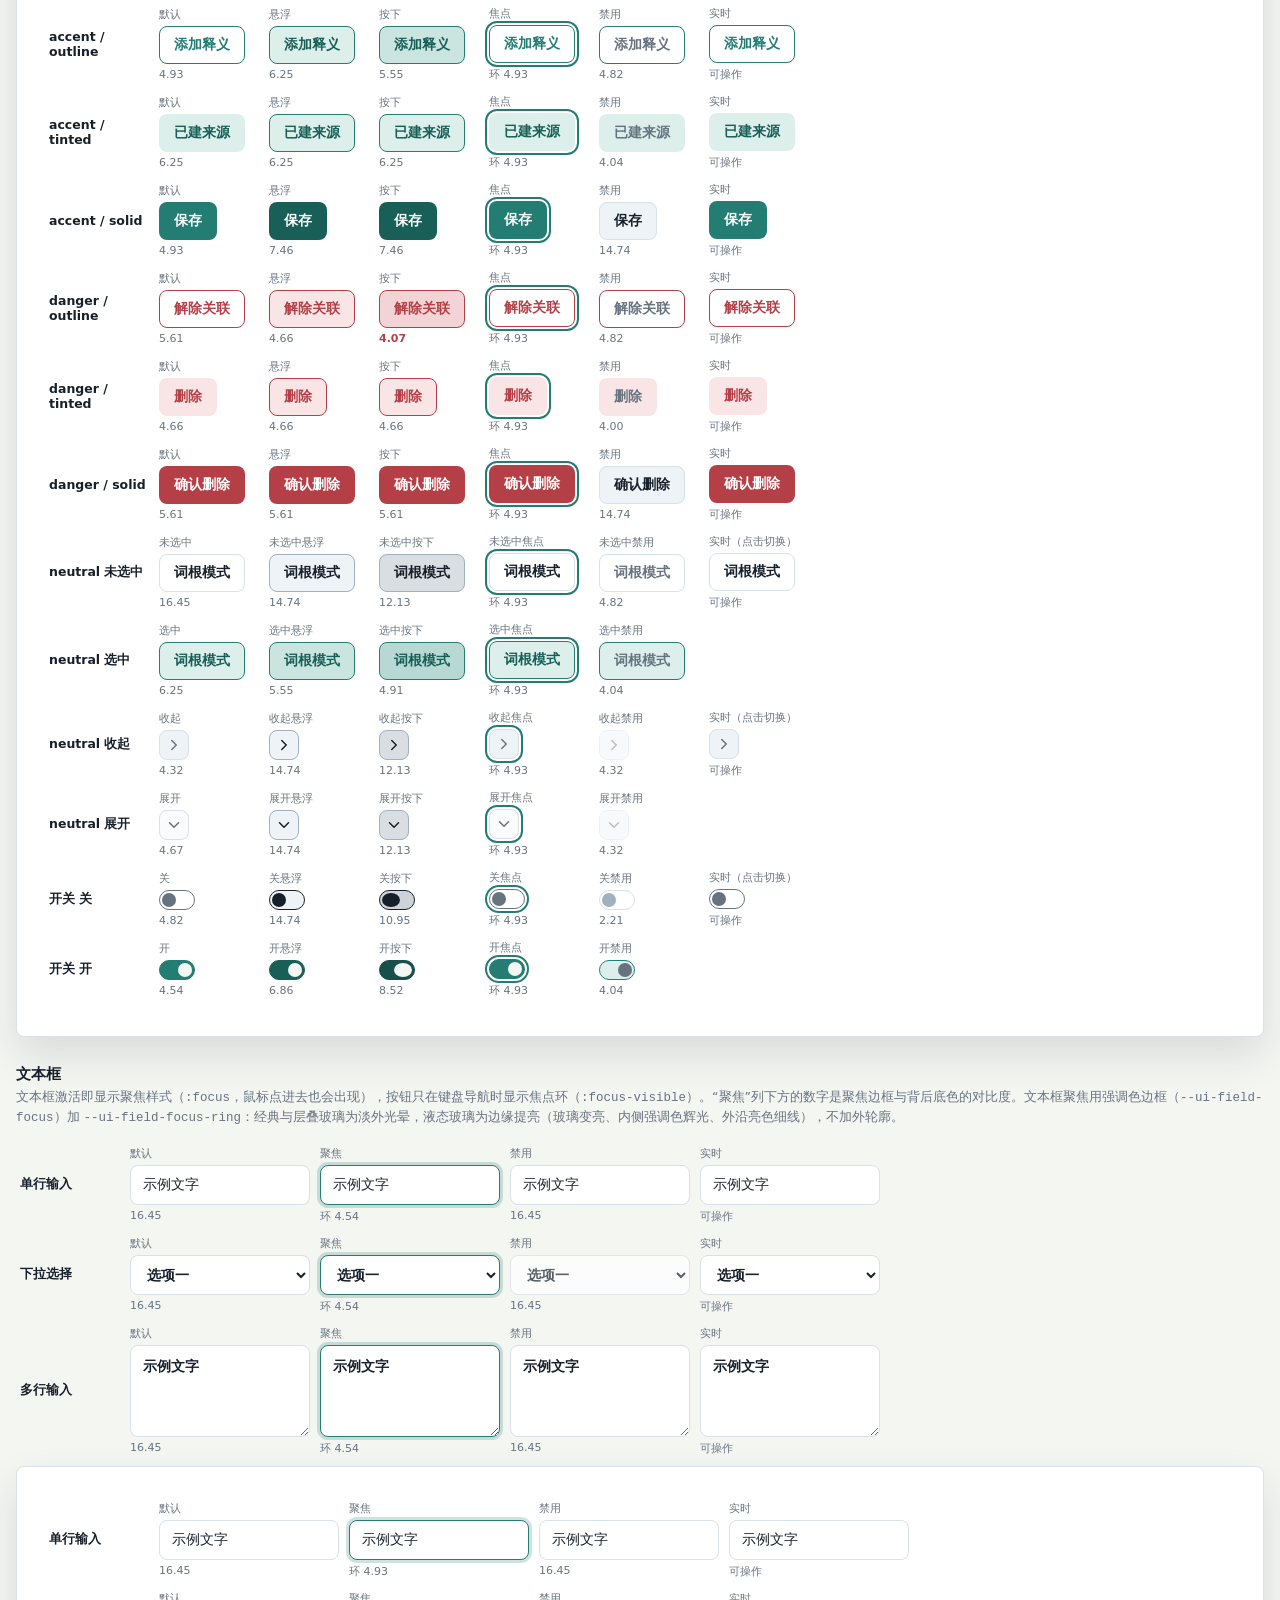
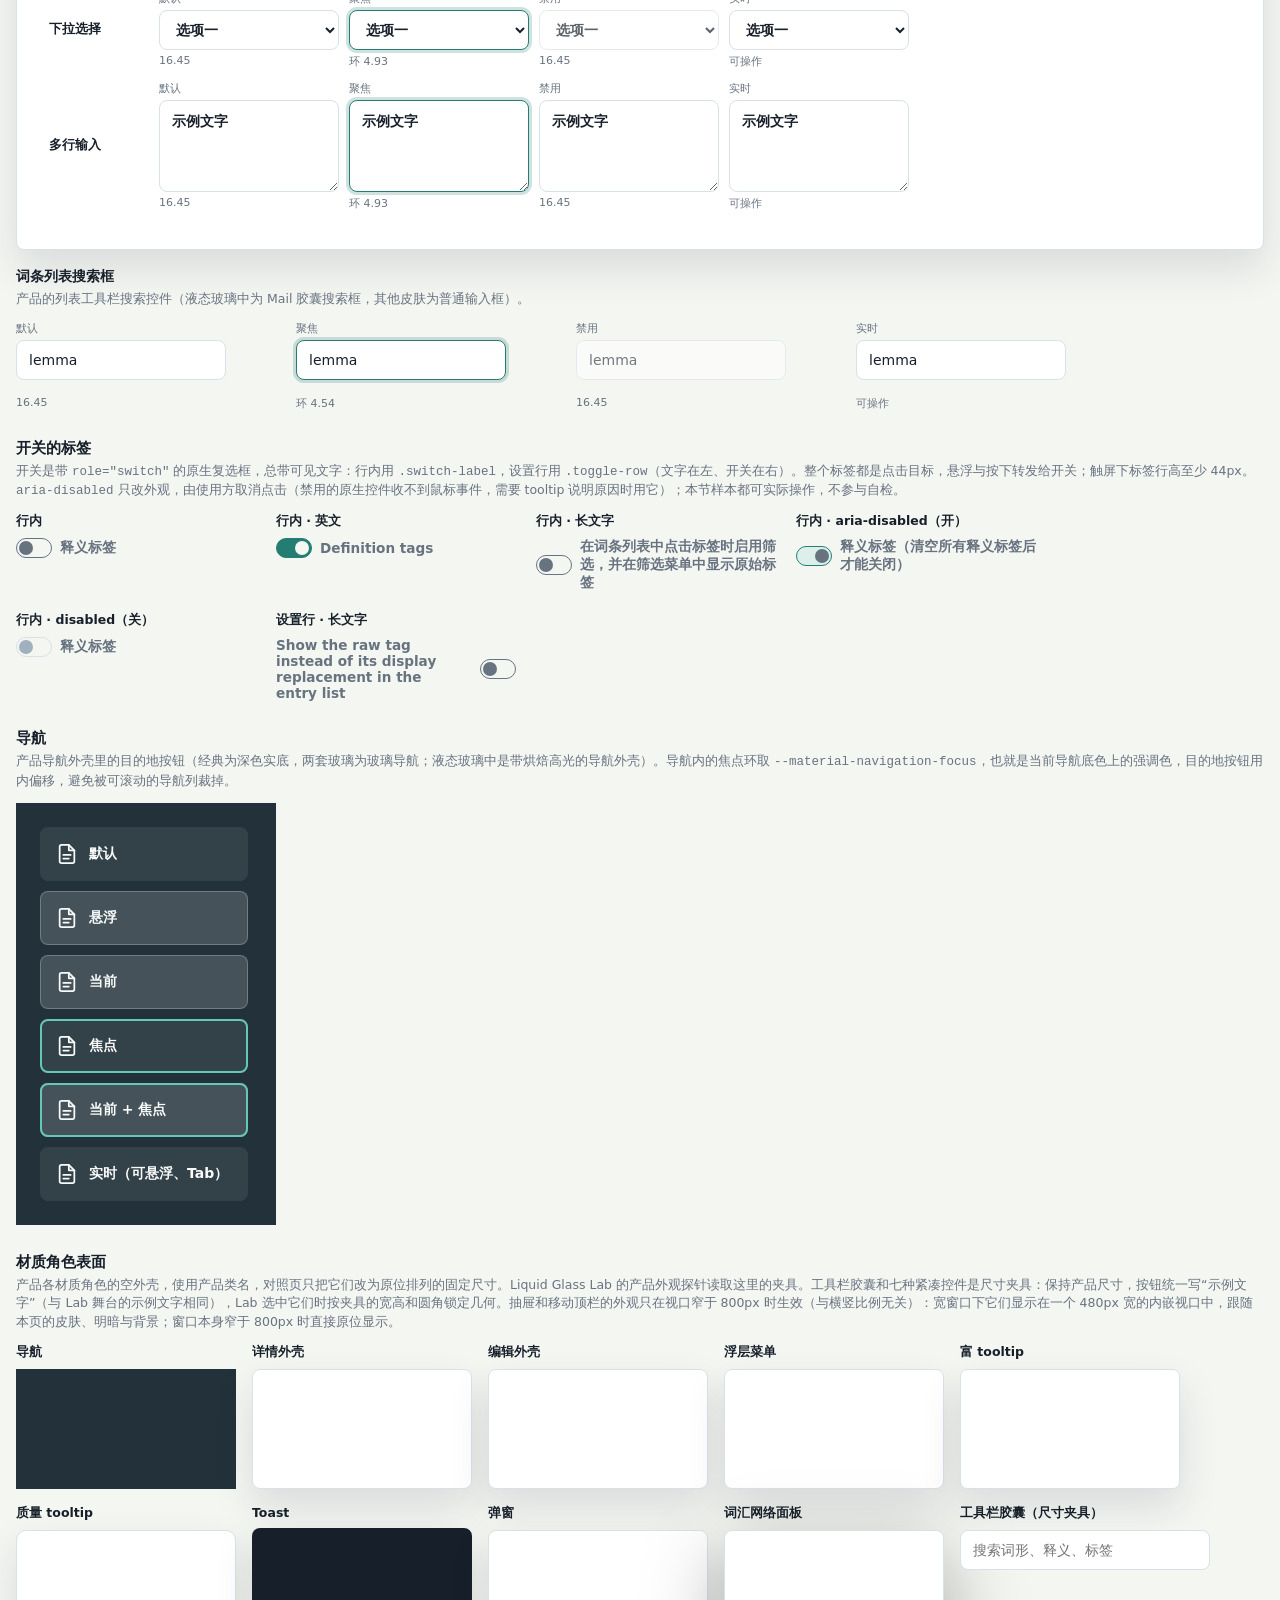
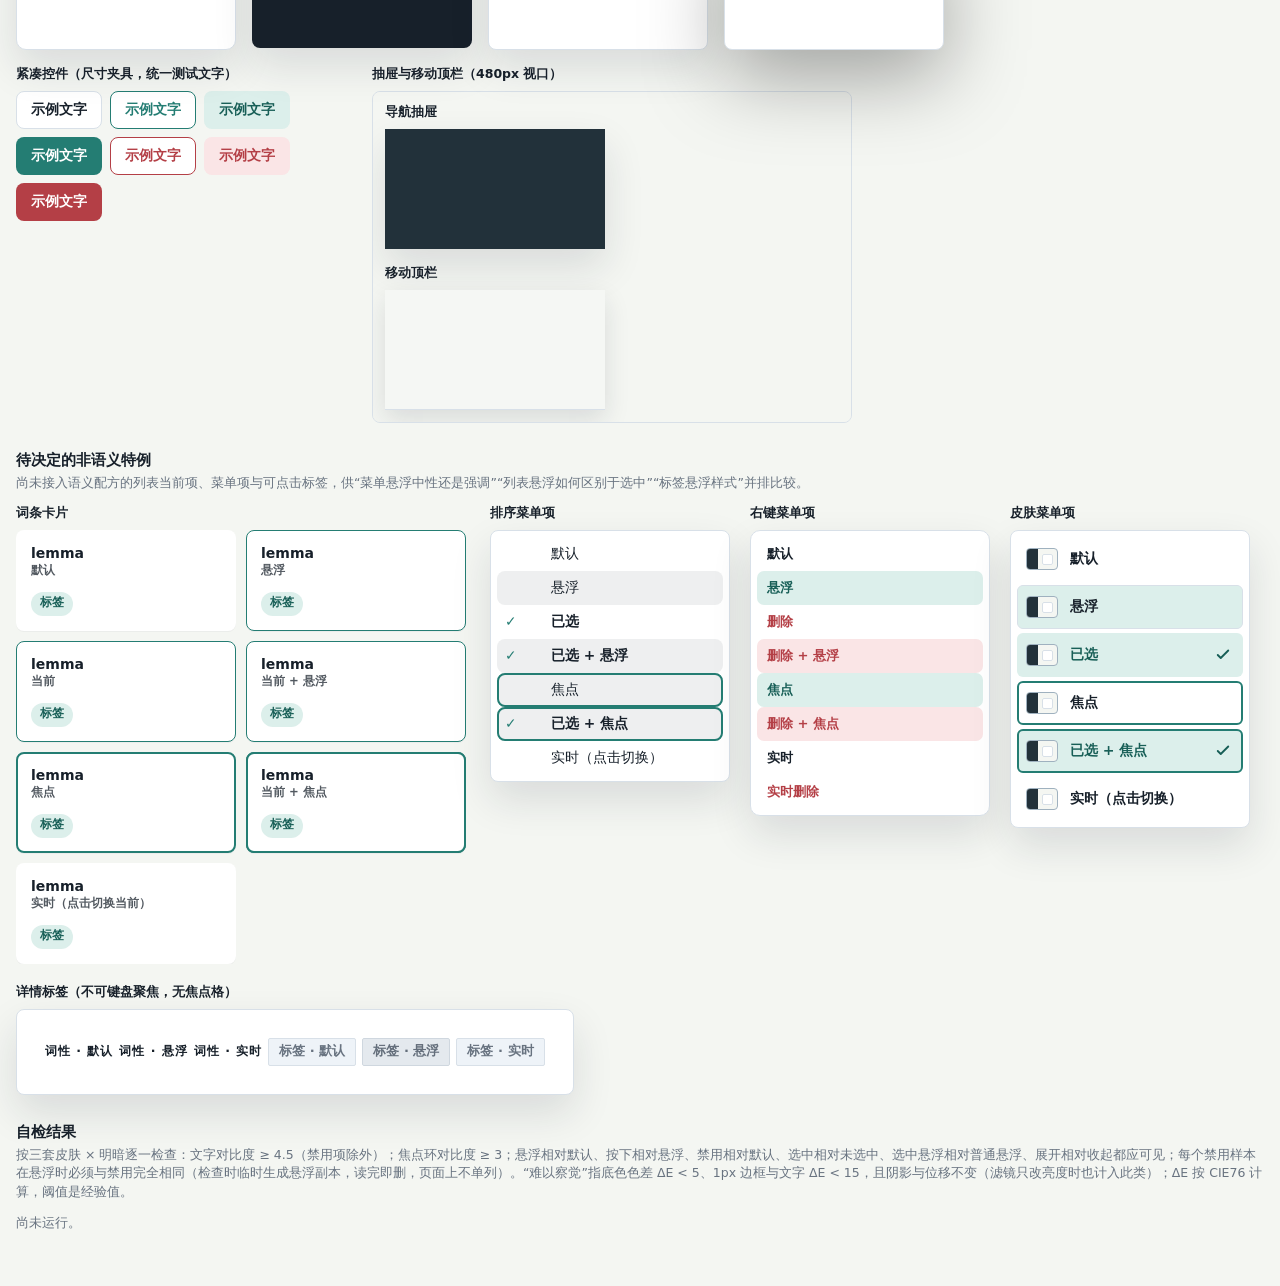
==== commit cf0c551f: "Rework Liquid Glass Lab controls and add gallery size fixtures Add a toolbar capsule and seven same-" ====
--- a/control-gallery.html
+++ b/control-gallery.html
@@ -200,7 +200,7 @@
 
     /* Product surfaces are fixed, sticky or off-canvas; here they sit in flow at a
        fixed size. Paint, borders, shadows and filters stay with the product rules. */
-    .cg-roles [data-cg-role] {
+    .cg-roles [data-cg-role]:not([data-cg-natural-size]) {
       position: relative !important;
       inset: auto !important;
       transform: none !important;
@@ -216,6 +216,22 @@
       /* Entrance animations (the tooltip fade-in) are motion, not material; without
          them a fixture always shows its settled appearance. */
       animation: none !important;
+    }
+
+    /* Size fixtures keep the product geometry: the Lab locks compact controls and
+       the toolbar capsule to these bounds. Every button carries the same text, so
+       the seven recipes differ only in paint. */
+    .cg-size-fixtures {
+      display: flex;
+      flex-wrap: wrap;
+      gap: 8px;
+      align-items: center;
+      max-width: 340px;
+    }
+
+    .cg-toolbar-fixture {
+      width: 300px;
+      max-width: 100%;
     }
 
     /* Mobile surfaces take their geometry and material from the < 800px media
@@ -437,7 +453,7 @@
 
     <section class="cg-roles-section">
       <h2>材质角色表面</h2>
-      <p class="cg-note">产品各材质角色的空外壳，使用产品类名，对照页只把它们改为原位排列的固定尺寸。Liquid Glass Lab 的产品外观探针读取这里的夹具（以及上方“页面底 · 默认”的七种控件）。抽屉和移动顶栏的外观只在视口窄于 800px 时生效（与横竖比例无关）：宽窗口下它们显示在一个 480px 宽的内嵌视口中，跟随本页的皮肤、明暗与背景；窗口本身窄于 800px 时直接原位显示。</p>
+      <p class="cg-note">产品各材质角色的空外壳，使用产品类名，对照页只把它们改为原位排列的固定尺寸。Liquid Glass Lab 的产品外观探针读取这里的夹具。工具栏胶囊和七种紧凑控件是尺寸夹具：保持产品尺寸，按钮统一写“示例文字”（与 Lab 舞台的示例文字相同），Lab 选中它们时按夹具的宽高和圆角锁定几何。抽屉和移动顶栏的外观只在视口窄于 800px 时生效（与横竖比例无关）：宽窗口下它们显示在一个 480px 宽的内嵌视口中，跟随本页的皮肤、明暗与背景；窗口本身窄于 800px 时直接原位显示。</p>
       <div class="cg-roles">
         <figure><figcaption>导航</figcaption><aside class="dictionary-panel app-nav" data-nav-state="expanded" data-cg-role="navigation"></aside></figure>
         <figure data-cg-mobile><figcaption>导航抽屉</figcaption><aside class="dictionary-panel app-nav" data-nav-state="drawer" data-cg-role="navigation-drawer"></aside></figure>
@@ -450,6 +466,16 @@
         <figure><figcaption>Toast</figcaption><div class="toast show" data-cg-role="toast"></div></figure>
         <figure><figcaption>弹窗</figcaption><section class="modal-panel" data-cg-role="modal"></section></figure>
         <figure><figcaption>词汇网络面板</figcaption><section class="network-panel" data-cg-role="network"></section></figure>
+        <figure inert><figcaption>工具栏胶囊（尺寸夹具）</figcaption>
+          <div class="filter-row entry-list-toolbar cg-toolbar-fixture">
+            <div class="entry-search-control">
+              <div class="entry-mail-search-surface" aria-hidden="true" data-cg-role="toolbar" data-cg-natural-size></div>
+              <svg class="nav-icon entry-mail-search-icon" viewBox="0 0 24 24" aria-hidden="true"><circle cx="10.5" cy="10.5" r="6.5"></circle><path d="m16 16 4 4"></path></svg>
+              <input type="search" placeholder="搜索词形、释义、标签" aria-label="工具栏胶囊夹具">
+            </div>
+          </div>
+        </figure>
+        <figure inert><figcaption>紧凑控件（尺寸夹具，统一测试文字）</figcaption><div class="cg-size-fixtures" id="cgCompactFixtures"></div></figure>
       </div>
     </section>
 
@@ -773,6 +799,17 @@
           metric.className = "cg-metric";
           cell.append(label, toolbar, metric);
           container.append(cell);
+        });
+      }
+
+      // Size fixtures for the Lab: every recipe with the same text, so their bounds
+      // differ only where the recipe itself changes the geometry.
+      function buildCompactFixtures(container) {
+        RECIPES.forEach((recipe) => {
+          const button = controlButton({ ...recipe, text: "示例文字" });
+          button.dataset.cgRole = `compact-${recipe.id}`;
+          button.dataset.cgNaturalSize = "";
+          container.append(button);
         });
       }
 
@@ -1294,6 +1331,7 @@
         buildMatrix(container, container.dataset.cgContext, container.dataset.cgRows === "fields" ? FIELD_ROWS : ROWS);
       });
       buildSearchFields(document.getElementById("cgSearchFields"));
+      buildCompactFixtures(document.getElementById("cgCompactFixtures"));
       buildNav(document.getElementById("cgNavList"));
       buildSpecials(elements.specials);
       buildSwitchLabels(document.getElementById("cgSwitchLabels"));
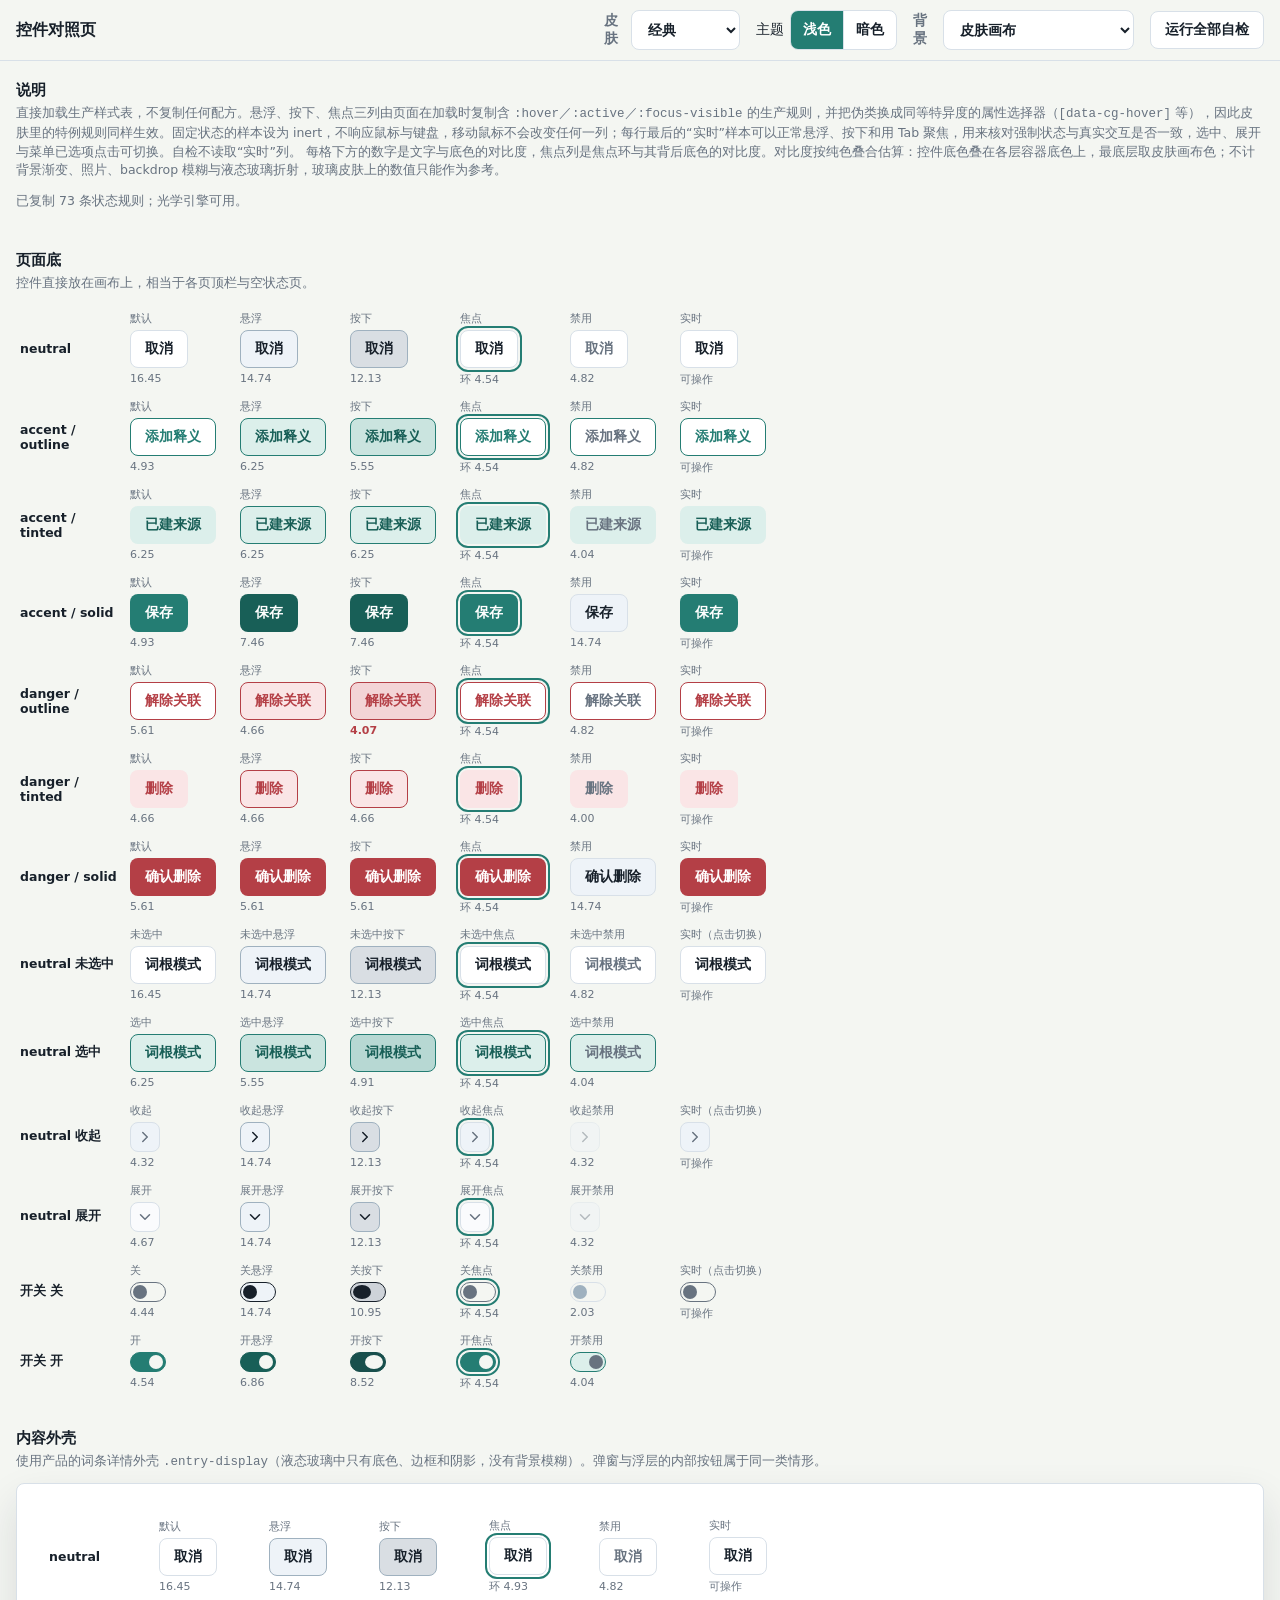
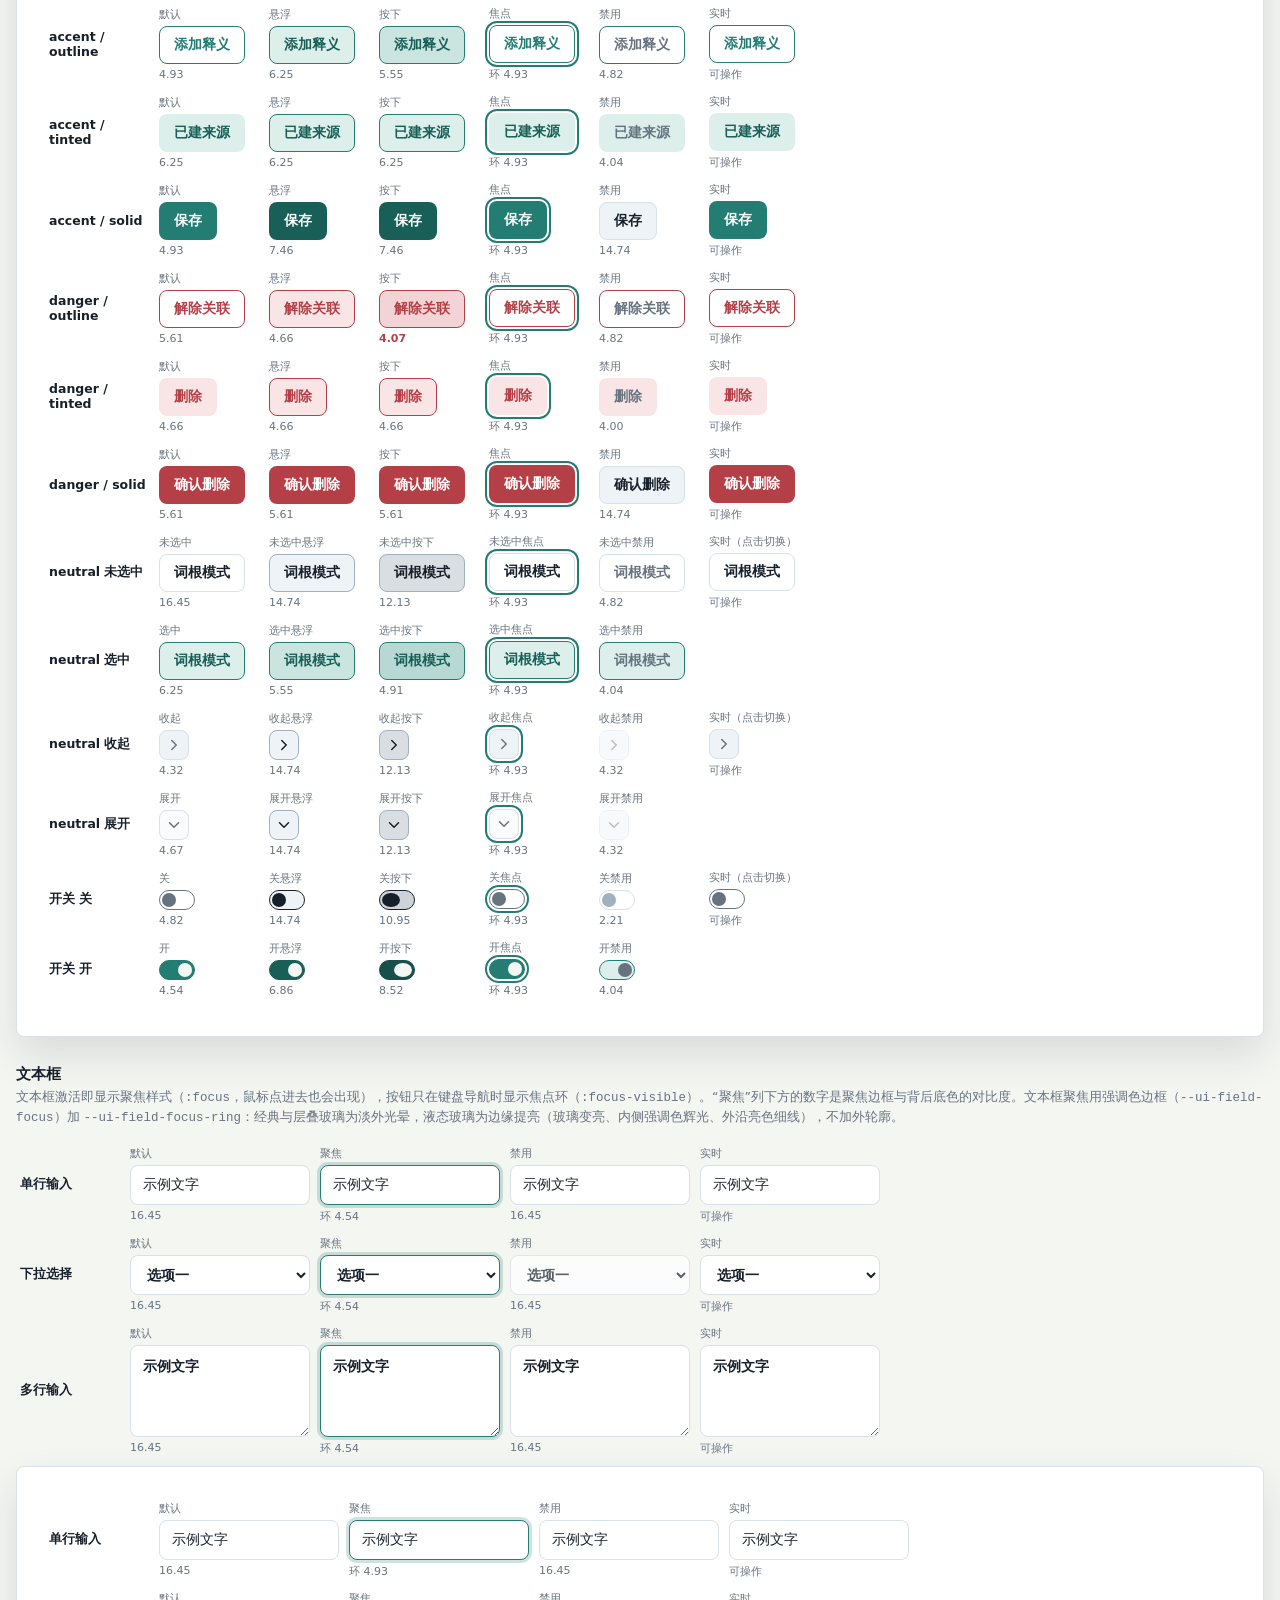
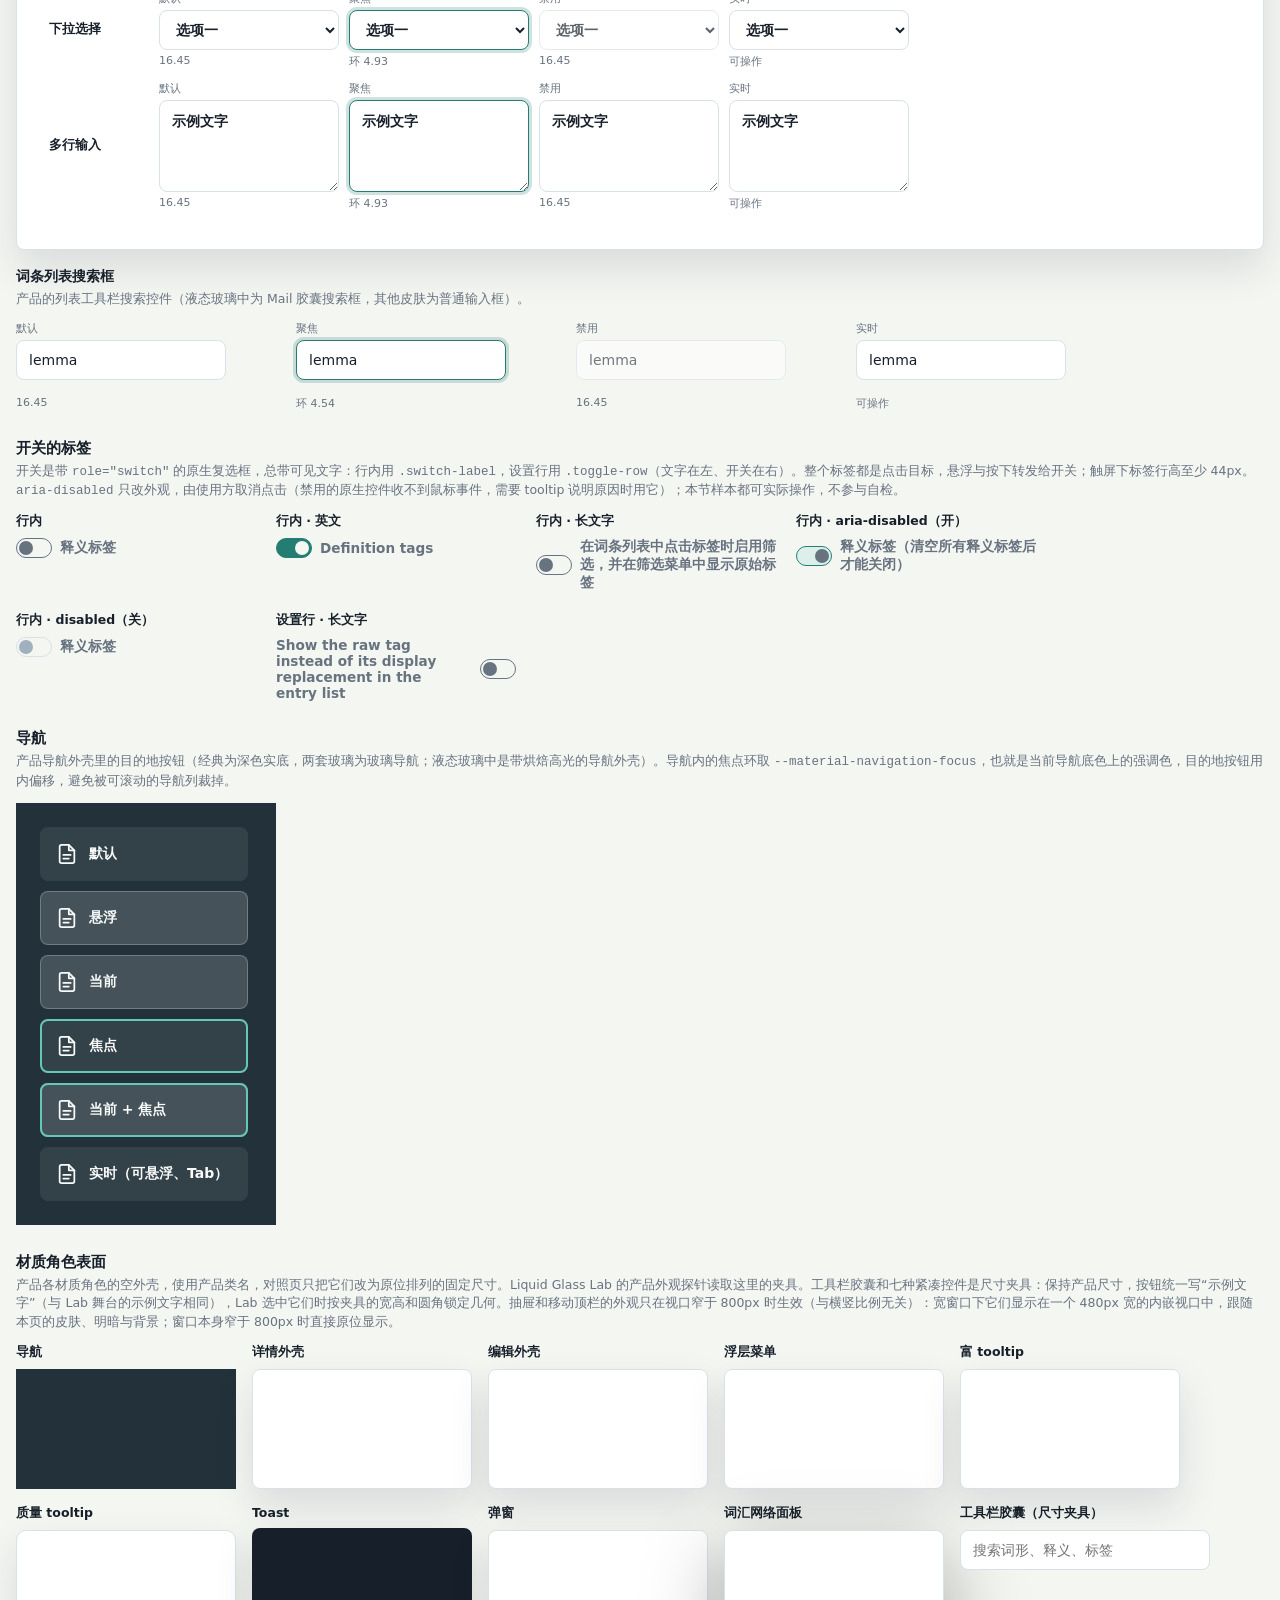
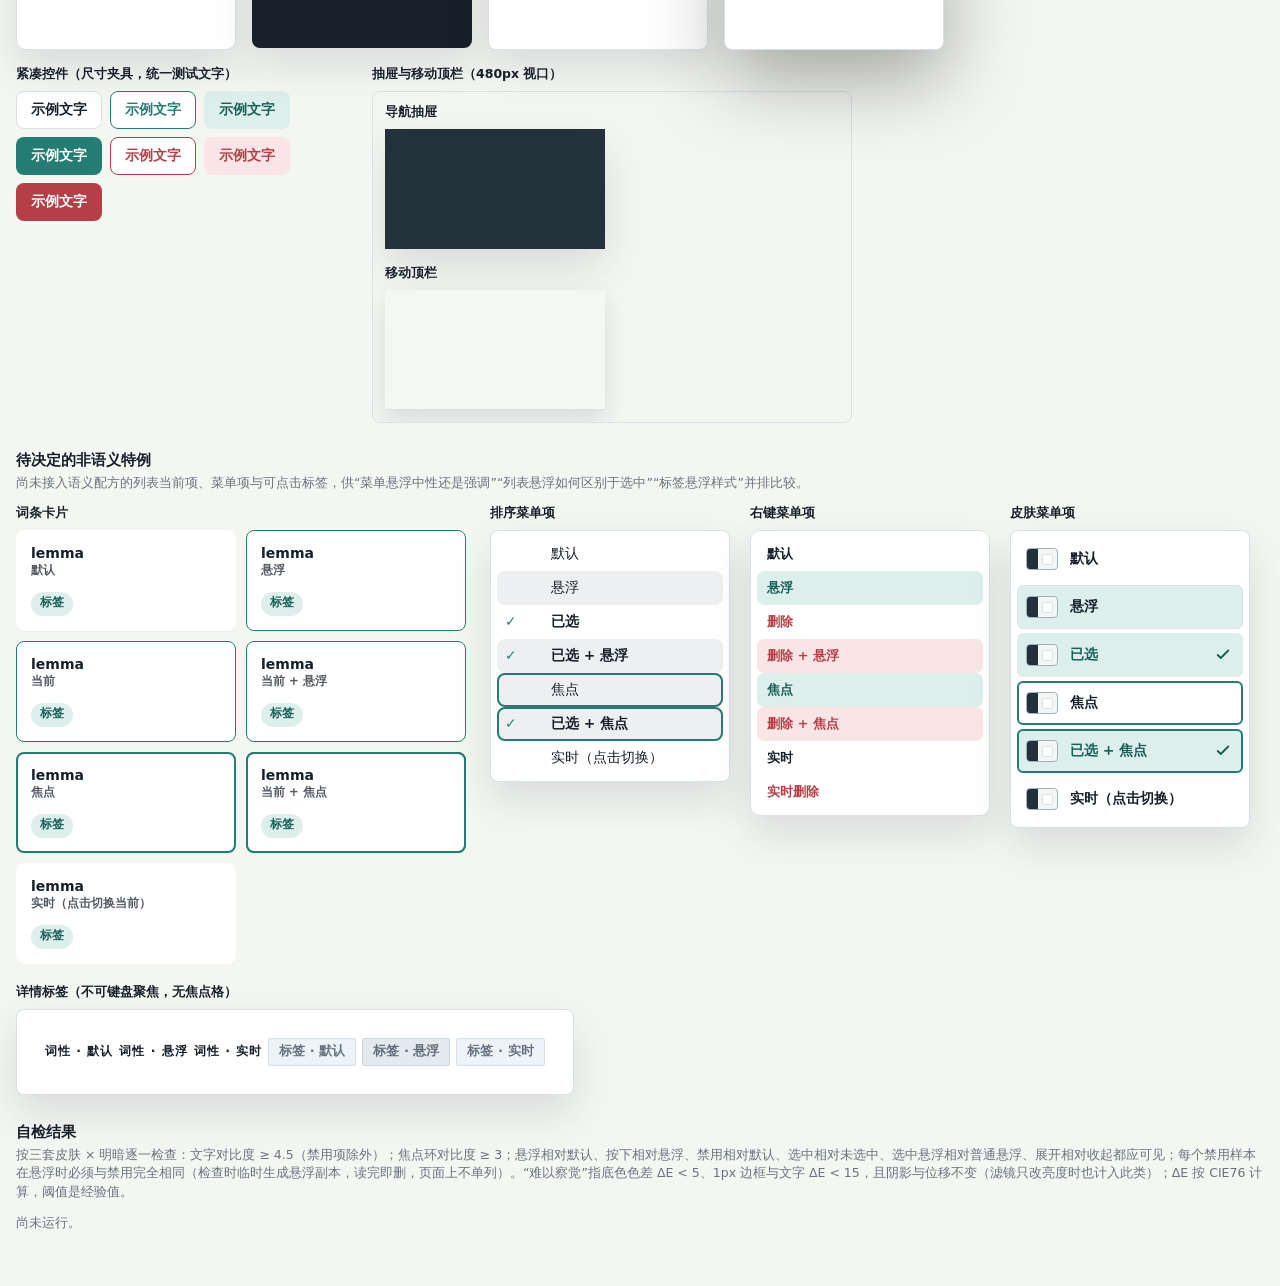
==== commit 31f1a26a: "Rearrange the Liquid Glass entry list toolbar into a search row and a flat list header The search fi" ====
--- a/control-gallery.html
+++ b/control-gallery.html
@@ -137,11 +137,12 @@
       display: block;
     }
 
-    /* One large production Mail toolbar as the glass owner, like the content shell above.
-       Only its toolbar geometry (flex row, pill radius, 4px padding) is replaced;
+    /* One large production Mail search capsule as the glass owner, like the content
+       shell above. Only its capsule geometry (flex row, pill radius) is replaced;
        paint and optics stay with the production rules and the engine. */
-    body[data-entry-layout="mail"] .entry-mail-tools.cg-context-glass {
+    body[data-entry-layout="mail"] .entry-search-control.cg-context-glass {
       display: block;
+      min-height: 0;
       padding: 16px;
       border-radius: var(--radius-panel);
     }
@@ -416,9 +417,9 @@
 
     <section id="cgGlassSection">
       <h2>玻璃工具栏</h2>
-      <p class="cg-note">使用产品的 Mail 工具栏 <code>.entry-mail-tools</code>，只有液态玻璃有这一层：外壳带烘焙高光，内部控件不再单独注册、不带阴影。其他皮肤下本节隐藏。</p>
-      <div class="entry-mail-tools cg-context-glass">
-        <div class="entry-mail-tools-surface" aria-hidden="true"></div>
+      <p class="cg-note">使用产品的 Mail 搜索胶囊 <code>.entry-search-control</code>，只有液态玻璃有这一层：外壳带烘焙高光，内部控件（搜索设置、清空）不再单独注册、不带阴影。其他皮肤下本节隐藏。</p>
+      <div class="entry-search-control cg-context-glass">
+        <div class="entry-mail-search-surface" aria-hidden="true"></div>
         <div class="cg-scroll"><div class="cg-matrix" data-cg-context="glass"></div></div>
       </div>
     </section>
@@ -1046,8 +1047,8 @@
       }
 
       function containerSurface(element) {
-        // The Mail toolbar and search control paint through decorative surface leaves.
-        const leaf = element.querySelector?.(":scope > :is(.entry-mail-tools-surface, .entry-mail-search-surface)");
+        // The Mail search control paints through a decorative surface leaf.
+        const leaf = element.querySelector?.(":scope > .entry-mail-search-surface");
         return leaf && getComputedStyle(leaf).display !== "none" ? leaf : element;
       }
 
--- a/theme-liquid-glass.css
+++ b/theme-liquid-glass.css
@@ -123,7 +123,7 @@
   --liquid-glass-light-x: -0.55;
   --liquid-glass-light-y: -0.84;
   --liquid-glass-edge-panel: inset calc(var(--liquid-glass-light-x) * -1.2px) calc(var(--liquid-glass-light-y) * -1.2px) 0 rgba(255, 255, 255, 0.5), inset calc(var(--liquid-glass-light-x) * -8px) calc(var(--liquid-glass-light-y) * -8px) 18px -9px rgba(255, 255, 255, 0.12), inset calc(var(--liquid-glass-light-x) * 0.8px) calc(var(--liquid-glass-light-y) * 0.8px) 0 rgba(255, 255, 255, 0.05);
-  --liquid-glass-edge-card: inset calc(var(--liquid-glass-light-x) * -1px) calc(var(--liquid-glass-light-y) * -1px) 0 rgba(255, 255, 255, 0.5), inset calc(var(--liquid-glass-light-x) * -4px) calc(var(--liquid-glass-light-y) * -4px) 10px -5px rgba(255, 255, 255, 0.1);
+  --liquid-glass-edge-card: inset calc(var(--liquid-glass-light-x) * -1px) calc(var(--liquid-glass-light-y) * -1px) 0 rgba(255, 255, 255, 0.35), inset calc(var(--liquid-glass-light-x) * -4px) calc(var(--liquid-glass-light-y) * -4px) 10px -5px rgba(255, 255, 255, 0.1);
   /* Content cards stop at Q1; compact controls keep the plain card shadow. */
   --liquid-glass-entry-card-shadow: var(--liquid-glass-edge-card), var(--liquid-glass-list-card-shadow);
   --liquid-glass-compact-control-shadow: var(--liquid-glass-list-card-shadow);
@@ -256,7 +256,7 @@
   --liquid-glass-list-card-border: rgba(229, 255, 251, 0.16);
   --liquid-glass-list-card-shadow: 0 3px 10px rgba(0, 0, 0, 0.16);
   --liquid-glass-edge-panel: inset calc(var(--liquid-glass-light-x) * -1.2px) calc(var(--liquid-glass-light-y) * -1.2px) 0 rgba(240, 251, 255, 0.5), inset calc(var(--liquid-glass-light-x) * -8px) calc(var(--liquid-glass-light-y) * -8px) 18px -9px rgba(240, 251, 255, 0.12), inset calc(var(--liquid-glass-light-x) * 0.8px) calc(var(--liquid-glass-light-y) * 0.8px) 0 rgba(240, 251, 255, 0.05);
-  --liquid-glass-edge-card: inset calc(var(--liquid-glass-light-x) * -1px) calc(var(--liquid-glass-light-y) * -1px) 0 rgba(240, 251, 255, 0.5), inset calc(var(--liquid-glass-light-x) * -4px) calc(var(--liquid-glass-light-y) * -4px) 10px -5px rgba(240, 251, 255, 0.1);
+  --liquid-glass-edge-card: inset calc(var(--liquid-glass-light-x) * -1px) calc(var(--liquid-glass-light-y) * -1px) 0 rgba(240, 251, 255, 0.35), inset calc(var(--liquid-glass-light-x) * -4px) calc(var(--liquid-glass-light-y) * -4px) 10px -5px rgba(240, 251, 255, 0.1);
   --material-list-item-secondary-color: var(--ui-text-muted);
   --material-list-item-secondary-opacity: 1;
   --material-browser-background: rgba(12, 23, 29, 0.68);
@@ -468,7 +468,7 @@
 }
 
 /* Two independent decorative leaves; popup ancestors stay unfiltered. */
-body[data-ui-skin="liquid-glass"] :is(.entry-mail-search-surface, .entry-mail-tools-surface, .tag-manager-search-surface) {
+body[data-ui-skin="liquid-glass"] :is(.entry-mail-search-surface, .tag-manager-search-surface, .corpus-search-surface) {
   --liquid-glass-surface-tint: var(--liquid-glass-toolbar-surface-tint);
   /* Nothing scrolls behind these leaves. */
   --liquid-glass-surface-filter: none;
@@ -486,11 +486,11 @@
 }
 
 /* The leaf paints the glass; the input stays clear on top of it. */
-body[data-ui-skin="liquid-glass"] .tag-manager-search {
+body[data-ui-skin="liquid-glass"] :is(.tag-manager-search, .corpus-search) {
   isolation: isolate;
 }
 
-body[data-ui-skin="liquid-glass"] .tag-manager-search > input {
+body[data-ui-skin="liquid-glass"] :is(.tag-manager-search, .corpus-search) > input {
   --material-control-background: transparent;
   --material-control-border: transparent;
   --material-control-shadow: none;
@@ -517,10 +517,7 @@
   .entry-search-control > input,
   .entry-search-control > button,
   .entry-mail-primary-tools > button,
-  .entry-mail-root-actions > button,
   .entry-mail-primary-tools > div > button,
-  .entry-mail-group > button,
-  .entry-mail-group > div > button,
   .root-mode-controls button
 ) {
   --material-control-background: transparent;
@@ -658,7 +655,7 @@
   --control-pressed-shadow: var(--liquid-glass-compact-control-shadow);
 }
 
-body[data-ui-skin="liquid-glass"] :is(.dictionary-panel, .entry-search-control, .entry-mail-tools, .tag-manager-search, #docsModeControl, #corpusModeControl, #tagManagerViewControl) {
+body[data-ui-skin="liquid-glass"] :is(.dictionary-panel, .entry-search-control, .entry-mail-tools, .tag-manager-search, .corpus-search, #docsModeControl, #tagManagerViewControl) {
   --liquid-glass-compact-control-shadow: none;
 }
 
@@ -875,8 +872,8 @@
 body[data-ui-skin="liquid-glass"]:not(.dark-theme) :is(
   .dictionary-panel,
   .entry-mail-search-surface,
-  .entry-mail-tools-surface,
   .tag-manager-search-surface,
+  .corpus-search-surface,
   [data-surface="content-shell"],
   .entry-search-config-menu,
   .entry-filter-menu,
--- a/styles.css
+++ b/styles.css
@@ -475,6 +475,218 @@
 .entry-list-update-frame > .entry-list {
   height: 100%;
   transition: opacity 140ms ease;
+}
+
+/* List navigator (lib/list-navigator.js): replaces the native scrollbar of the
+   entry list in normal mode. The scroll container itself is unchanged; only its
+   scrollbar is hidden, and the navigator sits beside it inside the frame. */
+.entry-list-update-frame {
+  --list-navigator-width: 20px;
+}
+
+/* The virtual list re-anchors itself as soon as row heights are measured
+   (immediateSizeUpdates in app.js); browser scroll anchoring would compensate a
+   second time, and it loses its anchor node whenever rows are replaced. */
+.entry-list-update-frame.has-list-navigator > .entry-list {
+  overflow-anchor: none;
+  scrollbar-width: none;
+  padding-right: calc(var(--list-navigator-width) + 4px);
+}
+
+.entry-list-update-frame.has-list-navigator > .entry-list::-webkit-scrollbar {
+  display: none;
+}
+
+.list-navigator {
+  --list-navigator-thumb-width: 3px;
+  --list-navigator-thumb: color-mix(in srgb, var(--ui-text) 32%, transparent);
+  --list-navigator-line: transparent;
+  position: absolute;
+  top: 4px;
+  right: 0;
+  bottom: 4px;
+  z-index: 2;
+  width: var(--list-navigator-width);
+  touch-action: none;
+  user-select: none;
+  transition: opacity 140ms ease;
+}
+
+.list-navigator[hidden] {
+  display: none;
+}
+
+/* At rest the thumb is a thin line; hovering or dragging widens it and shows the track. */
+.list-navigator:is(:hover, .dragging) {
+  --list-navigator-thumb-width: 14px;
+  --list-navigator-thumb: color-mix(in srgb, var(--ui-text) 48%, transparent);
+  --list-navigator-line: color-mix(in srgb, var(--ui-text) 12%, transparent);
+}
+
+.list-navigator.dragging {
+  --list-navigator-thumb: var(--ui-accent);
+}
+
+.list-navigator::before {
+  position: absolute;
+  top: 0;
+  bottom: 0;
+  left: calc(50% - 1px);
+  width: 2px;
+  border-radius: var(--radius-pill);
+  background: var(--list-navigator-line);
+  content: "";
+}
+
+.list-navigator-thumb {
+  position: absolute;
+  top: 0;
+  left: calc(50% - var(--list-navigator-thumb-width) / 2);
+  width: var(--list-navigator-thumb-width);
+  border-radius: var(--radius-pill);
+  background: var(--list-navigator-thumb);
+  transition: width 120ms ease, left 120ms ease, background-color 120ms ease;
+  will-change: transform;
+}
+
+/* Segment ticks float over the cards beside the track while the pointer is on
+   the navigator or a drag is on; each tick owns a full-width band of the rail.
+   The rail width comes from the widest label (lib/list-navigator.js). */
+.list-navigator-rail {
+  position: absolute;
+  top: 0;
+  right: 100%;
+  bottom: 0;
+  width: var(--list-navigator-rail-width, 0px);
+  border: 1px solid var(--material-floating-border);
+  border-radius: 8px;
+  background: var(--material-floating-background);
+  box-shadow: var(--material-floating-shadow);
+  backdrop-filter: var(--material-floating-filter);
+  cursor: pointer;
+  opacity: 0;
+  pointer-events: none;
+  transition: opacity 140ms ease;
+}
+
+.list-navigator:is(:hover, .dragging) .list-navigator-rail {
+  opacity: 1;
+  pointer-events: auto;
+}
+
+.list-navigator-rail[hidden] {
+  display: none;
+}
+
+.list-navigator-label {
+  position: absolute;
+  right: 4px;
+  padding: 0 2px;
+  color: var(--ui-text-muted);
+  font-size: 13px;
+  font-weight: 650;
+  line-height: 1.3;
+  white-space: nowrap;
+  pointer-events: none;
+  transform: translateY(-50%);
+}
+
+.list-navigator-label.merged {
+  font-size: 11.7px;
+}
+
+.list-navigator-label.hovered {
+  color: var(--ui-text);
+}
+
+.list-navigator-label.current {
+  color: var(--ui-accent);
+}
+
+.list-navigator-band {
+  position: absolute;
+  right: 2px;
+  left: 2px;
+  border-radius: 4px;
+  background: color-mix(in srgb, var(--ui-text) 9%, transparent);
+  pointer-events: none;
+}
+
+.list-navigator-band[hidden] {
+  display: none;
+}
+
+/* The bubble names the segment under the thumb (drag) or under the pointer
+   (hover preview), left of the rail. */
+.list-navigator-bubble,
+.list-navigator-tip {
+  position: absolute;
+  right: calc(var(--list-navigator-width) + var(--list-navigator-rail-width, 0px) + 8px);
+  border: 1px solid var(--material-floating-border);
+  background: var(--material-floating-background);
+  box-shadow: var(--material-floating-shadow);
+  backdrop-filter: var(--material-floating-filter);
+  color: var(--ui-text);
+  pointer-events: none;
+}
+
+.list-navigator-bubble {
+  z-index: 5;
+  min-width: 48px;
+  padding: 8px 12px;
+  border-radius: var(--radius-floating);
+  text-align: center;
+}
+
+.list-navigator-bubble strong {
+  display: block;
+  font-size: 22px;
+  line-height: 1.15;
+}
+
+.list-navigator-bubble small {
+  display: block;
+  margin-top: 2px;
+  color: var(--ui-text-muted);
+  font-size: 11px;
+  font-variant-numeric: tabular-nums;
+  white-space: nowrap;
+}
+
+.list-navigator-tip {
+  z-index: 6;
+  padding: 4px 8px;
+  border-radius: 6px;
+  font-size: 12px;
+  white-space: nowrap;
+  transform: translateY(-50%);
+}
+
+:is(.list-navigator-bubble, .list-navigator-tip)[hidden] {
+  display: none;
+}
+
+@media (prefers-reduced-motion: reduce) {
+  .list-navigator,
+  .list-navigator-thumb,
+  .list-navigator-rail {
+    transition: none;
+  }
+}
+
+@media (forced-colors: active) {
+  .list-navigator-thumb {
+    background: CanvasText;
+  }
+
+  .list-navigator.dragging .list-navigator-thumb,
+  .list-navigator-label.current {
+    background: Highlight;
+  }
+
+  .list-navigator-label.current {
+    color: HighlightText;
+  }
 }
 
 .content-update-overlay {
@@ -524,7 +736,7 @@
   animation: contentUpdateSpin 720ms linear infinite;
 }
 
-.entry-list-update-frame.content-updating > .entry-list,
+.entry-list-update-frame.content-updating > :is(.entry-list, .list-navigator),
 .entry-detail-panel.content-updating > .entry-display {
   opacity: 0.56;
 }
@@ -586,8 +798,8 @@
 
 /* Optional workspace layout; skins opt in independently from its geometry. */
 .entry-mail-search-surface,
-.entry-mail-tools-surface,
 .tag-manager-search-surface,
+.corpus-search-surface,
 .entry-mail-search-icon,
 .entry-mail-root-icon,
 .entry-mail-clear {
@@ -602,28 +814,27 @@
   padding: 0 0 12px;
 }
 
-body[data-entry-layout="mail"] .entry-search-control,
-body[data-entry-layout="mail"] .entry-mail-tools {
+body[data-entry-layout="mail"] .entry-search-control {
   position: relative;
   z-index: 1;
   border-radius: var(--radius-pill);
   min-width: 0;
-}
-
-body[data-entry-layout="mail"] .entry-search-control {
   display: flex;
   align-items: center;
   gap: 0;
   min-height: 44px;
-  width: 100%;
 }
 
 body[data-entry-layout="mail"] .entry-search-control > input {
   width: 100%;
   height: 44px;
   padding-left: 38px;
-  padding-right: 42px;
+  padding-right: 44px;
   border-radius: inherit;
+}
+
+body[data-entry-layout="mail"] .entry-search-control:has(> .entry-mail-clear:not([hidden])) > input {
+  padding-right: 80px;
 }
 
 body[data-entry-layout="mail"] .entry-search-control > input::-webkit-search-cancel-button {
@@ -640,87 +851,89 @@
   pointer-events: none;
 }
 
-body[data-entry-layout="mail"] .entry-mail-clear:not([hidden]) {
+body[data-entry-layout="mail"] .entry-search-control > :is(.entry-mail-clear:not([hidden]), .entry-search-config-button) {
   display: grid;
   position: absolute;
-  right: 4px;
   width: 36px;
   min-width: 36px;
   height: 36px;
+  min-height: 36px;
   padding: 0;
   place-items: center;
   border-radius: var(--radius-pill);
 }
 
+body[data-entry-layout="mail"] .entry-search-control > .entry-search-config-button {
+  right: 4px;
+}
+
+body[data-entry-layout="mail"] .entry-search-control > .entry-mail-clear {
+  right: 40px;
+}
+
+/* A flat list header under the search field: the sort state reads as text on
+   the left; filter, root mode and "new" are icons on the right. No glass surface. */
 body[data-entry-layout="mail"] .entry-mail-tools {
   display: flex;
-  flex-wrap: wrap;
   align-items: center;
-  justify-content: space-between;
-  padding: 4px;
-  min-height: 48px;
-  gap: 4px;
   width: 100%;
   max-width: 100%;
-  align-self: stretch;
+  min-width: 0;
+  min-height: 40px;
+  margin-top: -4px;
 }
 
 body[data-entry-layout="mail"] .entry-mail-primary-tools {
-  position: relative;
   display: flex;
   flex: 1 1 auto;
-  flex-wrap: wrap;
-  align-items: center;
-  justify-content: space-between;
-  gap: 4px 8px;
-  min-width: 0;
-}
-
-/* Groups never split across rows: menus, root mode, and "new" wrap as units. */
-body[data-entry-layout="mail"] .entry-mail-group {
-  display: flex;
-  flex: 0 0 auto;
   align-items: center;
   gap: 4px;
   min-width: 0;
 }
 
-body[data-entry-layout="mail"] .entry-mail-group-new {
-  margin-left: auto;
-}
-
-body[data-entry-layout="mail"] .entry-mail-divider {
-  position: absolute;
-  width: 1px;
-  height: 22px;
-  transform: translate(-50%, -50%);
-  pointer-events: none;
-  background: color-mix(in srgb, var(--ui-text) 22%, transparent);
-}
-
-/* Root actions stay visible in place; unavailable ones must read as unavailable. */
+body[data-entry-layout="mail"] .entry-mail-primary-tools > :is(.entry-filter-control, .entry-sort-control) {
+  position: static;
+  min-width: 0;
+}
+
+body[data-entry-layout="mail"] .entry-mail-primary-tools > .entry-sort-control {
+  flex: 1 1 auto;
+}
+
+body[data-entry-layout="mail"] :is(.entry-mail-tools, .entry-search-control, .root-mode-controls) .nav-icon {
+  display: block;
+  flex: 0 0 auto;
+  width: 19px;
+  height: 19px;
+  margin: 0;
+}
+
 body[data-entry-layout="mail"] .entry-mail-tools :is(button:disabled, button[aria-disabled="true"]) .nav-icon {
   opacity: 0.4;
 }
 
-body[data-entry-layout="mail"] .entry-mail-root-actions:not([hidden]) {
-  display: contents;
-}
-
-body[data-entry-layout="mail"] .entry-mail-tools.has-root-actions {
-  border-radius: min(var(--radius-pill), 24px);
-}
-
-body[data-entry-layout="mail"] .entry-mail-group > :is(.entry-mail-settings, .entry-filter-control, .entry-sort-control) {
-  position: static;
-  flex: 0 0 40px;
-}
-
-body[data-entry-layout="mail"] .entry-mail-primary-tools > button,
-body[data-entry-layout="mail"] .entry-mail-primary-tools > div > button,
-body[data-entry-layout="mail"] .entry-mail-group > button,
-body[data-entry-layout="mail"] .entry-mail-group > div > button,
-body[data-entry-layout="mail"] .entry-mail-root-actions > button {
+body[data-entry-layout="mail"] .entry-mail-tools .entry-sort-button {
+  width: auto;
+  max-width: 100%;
+  gap: 6px;
+  padding: 0 10px;
+  border-radius: var(--radius-pill);
+  color: var(--ui-text-muted);
+  font-size: 0.82rem;
+}
+
+body[data-entry-layout="mail"] .entry-mail-tools .entry-sort-button .entry-sort-icon {
+  display: block;
+  width: 16px;
+  height: 16px;
+}
+
+body[data-entry-layout="mail"] .entry-mail-tools .entry-sort-button .entry-sort-chevron {
+  width: 15px;
+  height: 15px;
+}
+
+body[data-entry-layout="mail"] .entry-mail-primary-tools :is(#entryFilterButton, #rootModeToggleButton, #entryListNewEntryButton) {
   display: grid;
   width: 40px;
   height: 40px;
@@ -731,17 +944,66 @@
   border-radius: var(--radius-pill);
 }
 
-body[data-entry-layout="mail"] .entry-mail-tools .nav-icon,
-body[data-entry-layout="mail"] .entry-mail-clear .nav-icon {
-  display: block;
-  width: 19px;
-  height: 19px;
-  margin: 0;
-}
-
-body[data-entry-layout="mail"] #rootModeToggleButton > span,
-body[data-entry-layout="mail"] .entry-mail-root-actions > button > span {
+body[data-entry-layout="mail"] #rootModeToggleButton > span {
   display: none;
+}
+
+/* "New" is the header's only filled icon: a weak accent fill marks the primary
+   action without the outline recipe's border or raised shadow. */
+body[data-entry-layout="mail"] .entry-mail-primary-tools > #entryListNewEntryButton {
+  --control-background: var(--control-tone-tint);
+  --control-hover-background: color-mix(in srgb, var(--control-tone-tint) 90%, var(--control-tone-color));
+  --control-pressed-background: color-mix(in srgb, var(--control-tone-tint) 80%, var(--control-tone-color));
+  --control-color: var(--control-tone-hover-color);
+  --control-hover-color: var(--control-tone-hover-color);
+  --control-border: transparent;
+  --control-hover-border: transparent;
+  --control-shadow: none;
+  --control-hover-shadow: none;
+  --control-pressed-shadow: none;
+}
+
+/* At 320px of viewport the drawer header leaves the sort text little room:
+   drop the sort icon there; the chevron still marks the menu. */
+body[data-entry-layout="mail"] .entry-mail-tools {
+  container-type: inline-size;
+}
+
+@container (max-width: 280px) {
+  body[data-entry-layout="mail"] .entry-mail-tools .entry-sort-button .entry-sort-icon {
+    display: none;
+  }
+}
+
+body[data-entry-layout="mail"] .entry-mail-divider {
+  flex: 0 0 auto;
+  width: 1px;
+  height: 20px;
+  margin: 0 4px;
+  background: color-mix(in srgb, var(--ui-text) 22%, transparent);
+}
+
+/* Root mode shares the row under the toolbar with the filter status: the
+   two never apply at once, so expand/collapse take the filter row's metrics. */
+body[data-entry-layout="mail"] .root-mode-controls > :is(#expandAllRootsButton, #collapseAllRootsButton) {
+  display: inline-flex;
+  align-items: center;
+  gap: 6px;
+  height: 34px;
+  min-height: 34px;
+  padding: 0 12px 0 10px;
+  border-radius: var(--radius-control);
+  font-size: 0.78rem;
+  line-height: 1;
+}
+
+body[data-entry-layout="mail"] .root-mode-controls > :is(#expandAllRootsButton, #collapseAllRootsButton)[hidden] {
+  display: none;
+}
+
+body[data-entry-layout="mail"] .root-mode-controls .entry-mail-root-icon {
+  width: 16px;
+  height: 16px;
 }
 
 /* Menus mount directly under body, outside the sticky list's stacking context. */
@@ -757,16 +1019,6 @@
 
 body[data-entry-layout="mail"] .entry-workspace-menu.entry-sort-menu {
   width: min(240px, calc(100vw - 24px));
-}
-
-/* Must outrank the Mail toolbar's ".entry-mail-tools .nav-icon" display rule,
-   or the chevron takes a second grid row under the icon. */
-body[data-entry-layout="mail"] .entry-mail-tools .entry-sort-button :is(.entry-sort-label, .entry-sort-chevron) {
-  display: none;
-}
-
-body[data-entry-layout="mail"] .entry-sort-button .entry-sort-icon {
-  display: block;
 }
 
 body[data-entry-layout="mail"] .entry-card {
@@ -1146,7 +1398,8 @@
   font-size: 0.78rem;
 }
 
-.secondary-button.entry-list-new-button {
+.secondary-button.entry-list-new-button,
+.secondary-button.corpus-new-button {
   display: grid;
   width: 40px;
   height: 40px;
@@ -1163,7 +1416,8 @@
   aspect-ratio: 1;
 }
 
-.secondary-button.entry-list-new-button .nav-icon {
+.secondary-button.entry-list-new-button .nav-icon,
+.secondary-button.corpus-new-button .nav-icon {
   grid-area: 1 / 1;
   display: block;
   width: 20px;
@@ -1321,6 +1575,13 @@
   resize: vertical;
   padding: 10px 12px;
   line-height: 1.55;
+}
+
+/* Grows with its content (see fitAutoHeight in app.js) between the min-height
+   and max-height set for each box, so dragging the size would be undone. */
+textarea[data-auto-height] {
+  resize: none;
+  overflow-y: auto;
 }
 
 input:not([type="checkbox"]):not([type="radio"]):focus,
@@ -1639,6 +1900,54 @@
   gap: 12px;
 }
 
+/* Edge fades: cards dissolve into whatever is behind the list instead of being
+   cut at its top and bottom, so every skin shares one rule. Each fade shows only
+   while content is hidden past that edge (app.js sets the attributes). A second,
+   opaque mask layer keeps a native scrollbar (root mode) unfaded; the navigator
+   is a sibling of the list and never masked. Mask colors only carry alpha. */
+@property --entry-list-fade-top {
+  syntax: "<length>";
+  inherits: false;
+  initial-value: 0px;
+}
+
+@property --entry-list-fade-bottom {
+  syntax: "<length>";
+  inherits: false;
+  initial-value: 0px;
+}
+
+.entry-list {
+  --entry-list-fade-size: 20px;
+  -webkit-mask-image:
+    linear-gradient(to bottom, transparent, black var(--entry-list-fade-top), black calc(100% - var(--entry-list-fade-bottom)), transparent),
+    linear-gradient(black, black);
+  mask-image:
+    linear-gradient(to bottom, transparent, black var(--entry-list-fade-top), black calc(100% - var(--entry-list-fade-bottom)), transparent),
+    linear-gradient(black, black);
+  -webkit-mask-size: calc(100% - var(--entry-list-scrollbar-width, 0px)) 100%, var(--entry-list-scrollbar-width, 0px) 100%;
+  mask-size: calc(100% - var(--entry-list-scrollbar-width, 0px)) 100%, var(--entry-list-scrollbar-width, 0px) 100%;
+  -webkit-mask-position: left top, right top;
+  mask-position: left top, right top;
+  -webkit-mask-repeat: no-repeat;
+  mask-repeat: no-repeat;
+  transition: --entry-list-fade-top 140ms ease, --entry-list-fade-bottom 140ms ease;
+}
+
+.entry-list[data-fade-top] {
+  --entry-list-fade-top: var(--entry-list-fade-size);
+}
+
+.entry-list[data-fade-bottom] {
+  --entry-list-fade-bottom: var(--entry-list-fade-size);
+}
+
+@media (prefers-reduced-motion: reduce) {
+  .entry-list {
+    transition: none;
+  }
+}
+
 .entry-list.virtualized-list,
 .corpus-item-list.virtualized-list {
   display: block;
@@ -1676,7 +1985,7 @@
 }
 
 .corpus-item-list .virtual-list-row {
-  padding-bottom: 8px;
+  padding-bottom: 2px;
 }
 
 .tool-list {
@@ -2390,16 +2699,46 @@
   overscroll-behavior-inline: contain;
 }
 
-.gloss-table {
-  width: max-content;
-  border-collapse: separate;
-  border-spacing: 18px 6px;
-  margin-left: -18px;
-}
-
-.gloss-cell {
+/* Wrapped lines sit further apart than the levels inside a column, so each
+   wrapped line reads as one group. Fixed line heights keep a level level
+   across columns; inline small caps are kept inside that height. */
+.gloss-columns {
+  display: flex;
+  flex-wrap: wrap;
+  align-items: flex-start;
+  gap: 12px 18px;
+  min-width: 0;
+}
+
+/* A + in \gla starts the next .gloss-columns; the gap matches the one
+   between wrapped lines. */
+.gloss-columns + .gloss-columns {
+  margin-top: 12px;
+}
+
+.corpus-gloss-group.aligned {
+  gap: 0;
+}
+
+/* Columns joined by @ sit together without the column gap and wrap as one. */
+.gloss-column-cluster {
+  display: flex;
+  align-items: flex-start;
+}
+
+.gloss-column {
+  display: grid;
+  gap: 6px;
   white-space: nowrap;
-  vertical-align: baseline;
+}
+
+.gloss-column > span {
+  min-height: 1lh;
+  line-height: 1.45;
+}
+
+.gloss-column .smallcaps {
+  line-height: 0;
 }
 
 .gloss-font-serif {
@@ -2455,17 +2794,45 @@
   font-style: normal;
 }
 
+.gloss-inline-bold {
+  font-weight: 700;
+}
+
+.gloss-inline-italic {
+  font-style: italic;
+}
+
+/* Small caps are drawn larger to match the surrounding lowercase; text that
+   \textnormal returns to normal undoes that scale. */
 .smallcaps {
+  --smallcaps-scale: 1.32;
   font-family: inherit;
-  font-variant: small-caps;
-  font-size: 1.32em;
+  font-variant-caps: small-caps;
+  font-size: calc(var(--smallcaps-scale) * 1em);
   letter-spacing: 0;
+}
+
+.gloss-inline-normal {
+  font-weight: 400;
+  font-style: normal;
+  font-variant-caps: normal;
+}
+
+.smallcaps .gloss-inline-normal {
+  font-size: calc(1em / var(--smallcaps-scale));
 }
 
 .example-box .smallcaps {
   color: inherit;
-  font-size: 1.32em;
-  font-weight: inherit;
+}
+
+.gloss-parse-hint {
+  display: block;
+  margin-top: 4px;
+  color: var(--ui-warning-badge-text);
+  font-size: 0.78rem;
+  font-style: normal;
+  font-weight: 700;
 }
 
 .gloss-ft {
@@ -2605,7 +2972,8 @@
   margin-top: 10px;
 }
 
-.morphology-page-title {
+.morphology-page-title,
+.page-title-with-info {
   align-items: center;
 }
 
@@ -3923,42 +4291,14 @@
   opacity: 0.72;
 }
 
-.gloss-render-contexts {
-  display: grid;
-  grid-template-columns: repeat(3, minmax(0, 1fr));
-  gap: 14px;
-}
-
-.gloss-render-context {
-  display: grid;
-  align-content: start;
+.gloss-style-list {
+  display: grid;
   gap: 8px;
-  min-width: 0;
-}
-
-.gloss-render-context + .gloss-render-context {
-  border-left: 1px solid var(--ui-border);
-  padding-left: 14px;
-}
-
-.gloss-render-context h4 {
-  margin: 0;
-  color: var(--ui-text);
-  font-size: 0.9rem;
-}
-
-.gloss-render-context textarea {
-  min-height: 66px;
-}
-
-.gloss-style-list {
-  display: grid;
-  gap: 8px;
 }
 
 .gloss-style-row {
   display: grid;
-  grid-template-columns: 40px minmax(72px, 1fr) minmax(64px, 0.65fr) 36px 36px 44px;
+  grid-template-columns: 40px minmax(72px, 1fr) minmax(64px, 0.65fr) 36px 36px;
   align-items: center;
   gap: 6px;
   min-width: 0;
@@ -3976,8 +4316,7 @@
   padding: 7px 26px 7px 8px;
 }
 
-.gloss-style-toggle,
-.gloss-style-toggle-placeholder {
+.gloss-style-toggle {
   width: 100%;
   height: 36px;
 }
@@ -4003,10 +4342,6 @@
 .gloss-style-toggle span {
   font-size: 0.78rem;
   line-height: 1;
-}
-
-.smallcaps-toggle span {
-  font-variant: small-caps;
 }
 
 .tool-order-list {
@@ -4079,13 +4414,6 @@
   gap: 16px;
 }
 
-.corpus-toolbar {
-  display: flex;
-  align-items: center;
-  justify-content: space-between;
-  gap: 12px;
-}
-
 .corpus-layout {
   display: grid;
   grid-template-columns: minmax(240px, 320px) minmax(0, 1fr);
@@ -4104,6 +4432,27 @@
   min-width: 0;
 }
 
+.corpus-browser-tools {
+  display: flex;
+  gap: 8px;
+  min-width: 0;
+}
+
+.corpus-search {
+  position: relative;
+  flex: 1;
+  min-width: 0;
+  border-radius: var(--radius-control);
+}
+
+.corpus-search > input {
+  width: 100%;
+}
+
+.corpus-browser-tools button {
+  flex: 0 0 auto;
+}
+
 .corpus-panel.is-empty .corpus-browser {
   height: auto;
   min-height: 0;
@@ -4112,90 +4461,152 @@
 .corpus-item-list {
   display: grid;
   align-content: start;
-  gap: 8px;
+  gap: 4px;
   min-height: 0;
   overflow-y: auto;
   padding-right: 4px;
 }
 
-.corpus-item-card {
-  display: grid;
-  gap: 5px;
+/* Corpus rows have fixed heights so the virtual list's estimates are exact and
+   rows never shift when they load or when the phonetic font falls back:
+   app.js CORPUS_GROUP_ROW_HEIGHT and CORPUS_ITEM_ROW_HEIGHT are these heights
+   plus the row's 2px gap. */
+.corpus-group-header {
+  display: flex;
+  align-items: center;
+  gap: 6px;
   width: 100%;
-  min-width: 0;
-  min-height: 66px;
-  border: 1px solid var(--ui-border);
-  border-radius: var(--radius-panel);
-  padding: 11px 12px;
-  background: var(--material-panel-background);
-  color: var(--ui-text);
+  height: 32px;
+  min-width: 0;
+  border: 0;
+  padding: 10px 6px 4px;
+  background: none;
+  color: var(--ui-text-muted);
+  font: inherit;
+  font-size: 0.8rem;
+  font-weight: 900;
   text-align: left;
 }
 
-.corpus-item-card:hover,
-.corpus-item-card.selected {
-  border-color: var(--ui-accent);
-}
-
-.corpus-item-card.selected {
-  box-shadow: inset 3px 0 0 var(--ui-accent);
-}
-
-.corpus-item-card strong,
-.corpus-item-card > span {
+.corpus-group-chevron {
+  flex: 0 0 auto;
+  width: 16px;
+  height: 16px;
+  transition: transform 0.15s ease;
+}
+
+.corpus-group-header[aria-expanded="false"] .corpus-group-chevron {
+  transform: rotate(-90deg);
+}
+
+.corpus-group-name {
+  flex: 1;
   min-width: 0;
   overflow: hidden;
   text-overflow: ellipsis;
   white-space: nowrap;
 }
 
-.corpus-item-card > span {
-  color: var(--ui-text-muted);
-  font-size: 0.8rem;
-  font-weight: 700;
-}
-
-.corpus-unit-name-host,
-.corpus-rendered-heading,
-.corpus-unit-name,
+.corpus-group-count {
+  flex: 0 0 auto;
+  color: var(--ui-text-muted);
+  font-size: 0.76rem;
+  font-weight: 800;
+}
+
+/* A linked-definition count sits a few pixels below the group's item count,
+   so it carries a link icon and an accent pill to stay distinct from it. */
+.corpus-item-link-count {
+  display: inline-flex;
+  flex: 0 0 auto;
+  align-items: center;
+  gap: 3px;
+  border-radius: 999px;
+  padding: 1px 7px 1px 5px;
+  background: var(--ui-accent-soft);
+  color: var(--ui-accent);
+  font-size: 0.72rem;
+  font-weight: 800;
+  line-height: 1.4;
+}
+
+.corpus-item-link-count .nav-icon {
+  width: 12px;
+  height: 12px;
+  stroke-width: 2.2;
+}
+
+.corpus-item-card {
+  display: flex;
+  align-items: center;
+  gap: 8px;
+  width: 100%;
+  height: 44px;
+  min-width: 0;
+  border: 1px solid transparent;
+  border-radius: var(--radius-control);
+  padding: 8px 10px;
+  background: none;
+  color: var(--ui-text);
+  font: inherit;
+  text-align: left;
+}
+
+.corpus-item-card:hover {
+  background: var(--material-control-background);
+}
+
+.corpus-item-card.selected {
+  border-color: var(--ui-accent);
+  background: var(--material-control-background);
+  box-shadow: inset 3px 0 0 var(--ui-accent);
+}
+
+.corpus-item-card.is-placeholder {
+  background: color-mix(in srgb, var(--ui-text) 4%, transparent);
+}
+
+.corpus-item-label {
+  flex: 1;
+  min-width: 0;
+  overflow: hidden;
+  font-family: var(--font-phonetic);
+  text-overflow: ellipsis;
+  white-space: nowrap;
+}
+
+.corpus-item-issue {
+  flex: 0 0 auto;
+  width: 16px;
+  height: 16px;
+  color: var(--ui-warning-badge-text);
+}
+
+.corpus-rendered,
+.corpus-content,
 .corpus-gloss-group,
 .corpus-gloss-row {
   min-width: 0;
 }
 
-.corpus-unit-name,
+.corpus-rendered {
+  border-radius: var(--radius-control);
+  padding: 12px 14px;
+  background: color-mix(in srgb, var(--ui-text) 5%, transparent);
+  font-size: 1.05rem;
+}
+
+.corpus-content,
 .corpus-gloss-group {
   display: grid;
   gap: 3px;
 }
 
-.corpus-unit-name-raw > span,
-.corpus-gloss-row {
+.corpus-content-raw > span,
+.corpus-gloss-row,
+.corpus-gloss-preamble {
   display: block;
   overflow-wrap: anywhere;
-}
-
-.corpus-unit-name-gloss .gloss-table {
-  max-width: 100%;
-  margin-left: -10px;
-  border-spacing: 10px 3px;
-  font-size: inherit;
-}
-
-.corpus-unit-name-gloss .smallcaps {
-  font-size: 1.2em;
-}
-
-.corpus-rendered-heading {
-  margin-top: 4px;
-  font-size: 1.15rem;
-  font-weight: 900;
-}
-
-.corpus-unit-render-error,
-.corpus-unit-name-host.missing {
-  color: var(--ui-danger);
-  font-weight: 800;
 }
 
 .corpus-empty-list,
@@ -4218,9 +4629,7 @@
 }
 
 .corpus-form,
-.corpus-subsection,
-.corpus-layer-list,
-.corpus-layer-card {
+.corpus-subsection {
   display: grid;
   gap: 14px;
 }
@@ -4229,166 +4638,177 @@
   padding-top: 4px;
 }
 
-.corpus-layer-card {
-  padding: 16px;
-  border: 1px solid var(--ui-border);
-  border-radius: var(--radius-panel);
-  background: color-mix(in srgb, var(--material-panel-background) 88%, var(--ui-canvas-bg));
-}
-
-.corpus-layer-header,
-.corpus-order-actions,
-.corpus-link-row {
-  display: flex;
-  align-items: center;
-  gap: 8px;
-}
-
-.corpus-layer-header {
-  justify-content: space-between;
-  min-width: 0;
-}
-
-.corpus-layer-header > div:first-child {
-  min-width: 0;
-}
-
-.corpus-layer-header strong {
-  display: block;
-  overflow-wrap: anywhere;
-}
-
-.corpus-order-actions {
-  flex: 0 0 auto;
-}
-
-.corpus-icon-button {
-  display: inline-grid;
-  place-items: center;
-  width: 34px;
-  height: 34px;
-  border: 1px solid;
-  border-radius: var(--radius-control);
-  padding: 0;
-  font: inherit;
-  font-weight: 900;
-}
-
-.corpus-icon-button[data-control-tone] {
-  min-height: 0;
-}
-
-.corpus-icon-button .nav-icon {
-  width: 18px;
-  height: 18px;
-}
-
-.corpus-attribute-editor,
-.corpus-attribute-rows,
-.corpus-linked-units {
-  display: grid;
-  gap: 9px;
-}
-
-.corpus-attribute-editor > .secondary-button {
-  width: fit-content;
-}
-
-.corpus-attribute-row {
-  display: grid;
-  grid-template-columns: minmax(120px, 0.7fr) minmax(160px, 1.3fr) auto;
-  gap: 8px;
-  align-items: center;
-}
-
-.corpus-linked-units ol {
-  display: grid;
-  gap: 7px;
+.corpus-item-meta {
+  margin: 2px 0 0;
+  color: var(--ui-text-muted);
+  font-size: 0.82rem;
+  font-weight: 700;
+}
+
+/* 7 to 18 lines (padding and borders are 22px), never taller than 60% of the
+   window unless that is below 7 lines. */
+.corpus-form textarea[data-field="content"] {
+  min-height: calc(7 * 1.6em + 22px);
+  max-height: max(calc(7 * 1.6em + 22px), min(calc(18 * 1.6em + 22px), 60vh));
+  font-family: Consolas, "Cascadia Mono", "Noto Sans Mono", monospace;
+  font-size: 0.86rem;
+  line-height: 1.6;
+}
+
+.corpus-link-list ul {
+  display: grid;
+  gap: 0;
   margin: 0;
   padding: 0;
   list-style: none;
 }
 
-.corpus-linked-units li {
-  display: grid;
-  grid-template-columns: minmax(0, 1fr) auto;
+.corpus-link-list li {
+  display: flex;
+  align-items: center;
+  justify-content: space-between;
   gap: 10px;
+  min-width: 0;
+  border-top: 1px solid var(--ui-border);
+  padding: 8px 0;
+}
+
+.corpus-link-text {
+  min-width: 0;
+  overflow-wrap: anywhere;
+}
+
+.example-item + .example-item {
+  border-top: 1px solid var(--ui-border);
+  padding-top: 8px;
+}
+
+.definition-examples {
+  display: grid;
+  gap: 8px;
+  min-width: 0;
+}
+
+.definition-examples-label {
+  color: var(--ui-text-muted);
+  font-size: 0.82rem;
+  font-weight: 800;
+}
+
+.definition-example-list {
+  display: grid;
+  gap: 8px;
+  margin: 0;
+  padding: 0;
+  list-style: none;
+}
+
+.definition-example-list:empty {
+  display: none;
+}
+
+/* The actions move under the example when the row is too narrow for both. */
+.definition-example {
+  display: flex;
+  flex-wrap: wrap;
+  gap: 8px 10px;
+  align-items: flex-start;
+  border-radius: var(--radius-control);
+  padding: 8px 10px;
+  background: color-mix(in srgb, var(--ui-text) 5%, transparent);
+}
+
+.definition-example-render,
+.definition-example-new textarea {
+  flex: 1 1 200px;
+  min-width: 0;
+}
+
+.definition-example-render p {
+  margin: 0;
+}
+
+.definition-example-actions {
+  display: flex;
   align-items: center;
-  min-height: 44px;
-  border: 1px solid var(--ui-border);
-  border-radius: var(--radius-panel);
-  padding: 6px 8px 6px 11px;
-  background: var(--material-panel-background);
-}
-
-.corpus-linked-units li > .corpus-unit-name-host {
-  min-width: 0;
-}
-
-.corpus-linked-units li > .corpus-unit-name-host.missing {
-  color: var(--ui-danger);
-}
-
-.corpus-link-row select {
-  min-width: 0;
-  flex: 1;
-}
-
-.corpus-effective-table {
-  display: grid;
-  border: 1px solid var(--ui-border);
-  border-radius: var(--radius-panel);
+  gap: 6px;
+}
+
+.definition-example-actions .danger-ghost {
+  display: inline-grid;
+  place-items: center;
+  width: 32px;
+  min-height: 32px;
+  height: 32px;
+  padding: 0;
+}
+
+.definition-example-actions .nav-icon {
+  width: 16px;
+  height: 16px;
+}
+
+/* Up to 10 lines; the shared 92px minimum stays. */
+.definition-example-new textarea {
+  max-height: max(92px, min(calc(10 * 1.55em + 22px), 60vh));
+  font-family: Consolas, "Cascadia Mono", "Noto Sans Mono", monospace;
+  font-size: 0.86rem;
+}
+
+.definition-example-search {
+  display: grid;
+  gap: 4px;
+}
+
+.definition-example-results {
+  display: grid;
+  gap: 2px;
+}
+
+.definition-example-results:empty {
+  display: none;
+}
+
+.definition-example-result {
+  display: flex;
+  align-items: baseline;
+  justify-content: space-between;
+  gap: 10px;
+  width: 100%;
+  min-width: 0;
+  border: 1px solid transparent;
+  border-radius: var(--radius-control);
+  padding: 7px 10px;
+  background: none;
+  color: var(--ui-text);
+  font: inherit;
+  text-align: left;
+}
+
+.definition-example-result:hover:not([aria-disabled="true"]) {
+  border-color: var(--ui-accent);
+}
+
+.definition-example-result[aria-disabled="true"] {
+  color: var(--ui-text-muted);
+}
+
+.definition-example-result-label {
+  min-width: 0;
   overflow: hidden;
-}
-
-.corpus-effective-table > div {
-  display: grid;
-  grid-template-columns: minmax(100px, 0.8fr) minmax(120px, 1.4fr) minmax(70px, 0.5fr);
-  gap: 10px;
-  padding: 9px 11px;
-  border-bottom: 1px solid var(--ui-border);
-}
-
-.corpus-effective-table > div:last-child {
-  border-bottom: 0;
-}
-
-.corpus-effective-table span,
-.corpus-effective-table small {
-  min-width: 0;
-  overflow-wrap: anywhere;
-}
-
-.corpus-effective-table small {
-  color: var(--ui-text-muted);
-  text-align: right;
-}
-
-.corpus-integrity-panel {
-  display: grid;
-  gap: 10px;
-  margin-bottom: 16px;
-  border: 1px solid color-mix(in srgb, var(--ui-danger) 45%, var(--ui-border));
-  border-radius: var(--radius-panel);
-  padding: 14px 16px;
-  background: var(--ui-danger-soft);
-  color: var(--ui-text);
-}
-
-.corpus-integrity-panel[hidden] {
-  display: none;
-}
-
-.corpus-integrity-panel p,
-.corpus-integrity-panel ul {
-  margin: 5px 0 0;
-}
-
-.corpus-integrity-panel p,
-.corpus-integrity-panel li {
-  color: var(--ui-text-muted);
-  font-size: 0.88rem;
-  line-height: 1.45;
+  font-family: var(--font-phonetic);
+  text-overflow: ellipsis;
+  white-space: nowrap;
+}
+
+.definition-example-result small {
+  flex: 0 0 auto;
+  color: var(--ui-text-muted);
+  font-size: 0.76rem;
+}
+
+.definition-examples > .additive-button {
+  justify-self: start;
 }
 
 .analysis-panel,
@@ -6281,6 +6701,44 @@
   padding-left: 1.2em;
 }
 
+.corpus-syntax-help section {
+  display: grid;
+  gap: 8px;
+}
+
+.corpus-syntax-help h3 {
+  margin: 4px 0 0;
+  font-size: 0.95rem;
+}
+
+.corpus-syntax-help ul {
+  gap: 6px;
+}
+
+.corpus-syntax-help code {
+  border-radius: 4px;
+  padding: 1px 4px;
+  background: var(--material-inset-background);
+  font-family: Consolas, "Cascadia Mono", monospace;
+  font-size: 0.86em;
+  overflow-wrap: anywhere;
+}
+
+.corpus-syntax-help pre {
+  margin: 0;
+  overflow-x: auto;
+  border-radius: var(--radius-control);
+  padding: 10px 12px;
+  background: var(--material-inset-background);
+  line-height: 1.5;
+}
+
+.corpus-syntax-help pre code {
+  padding: 0;
+  background: none;
+  overflow-wrap: normal;
+}
+
 .shortcut-help,
 .shortcut-help-group,
 .shortcut-help dl {
@@ -6927,9 +7385,7 @@
   .analysis-grid,
   .analysis-summary-grid,
   .analysis-detail-grid,
-  .analysis-bar-row,
-  .corpus-attribute-row,
-  .corpus-effective-table > div {
+  .analysis-bar-row {
     grid-template-columns: 1fr;
   }
 
@@ -6978,40 +7434,14 @@
     grid-row: 1;
   }
 
-  .corpus-toolbar,
-  .corpus-layer-header,
-  .corpus-link-row {
-    align-items: stretch;
-    flex-direction: column;
-  }
-
-  .gloss-render-contexts {
-    grid-template-columns: 1fr;
-  }
-
-  .gloss-render-context + .gloss-render-context {
-    border-top: 1px solid var(--ui-border);
-    border-left: 0;
-    padding-top: 12px;
-    padding-left: 0;
-  }
-
   .gloss-style-row {
-    grid-template-columns: 34px minmax(58px, 1fr) minmax(52px, 0.75fr) 30px 30px 40px;
+    grid-template-columns: 34px minmax(58px, 1fr) minmax(52px, 0.75fr) 30px 30px;
     gap: 3px;
   }
 
   .gloss-style-row select {
     padding-right: 18px;
     font-size: 0.74rem;
-  }
-
-  .corpus-order-actions {
-    justify-content: flex-end;
-  }
-
-  .corpus-effective-table small {
-    text-align: left;
   }
 
   .filter-row {
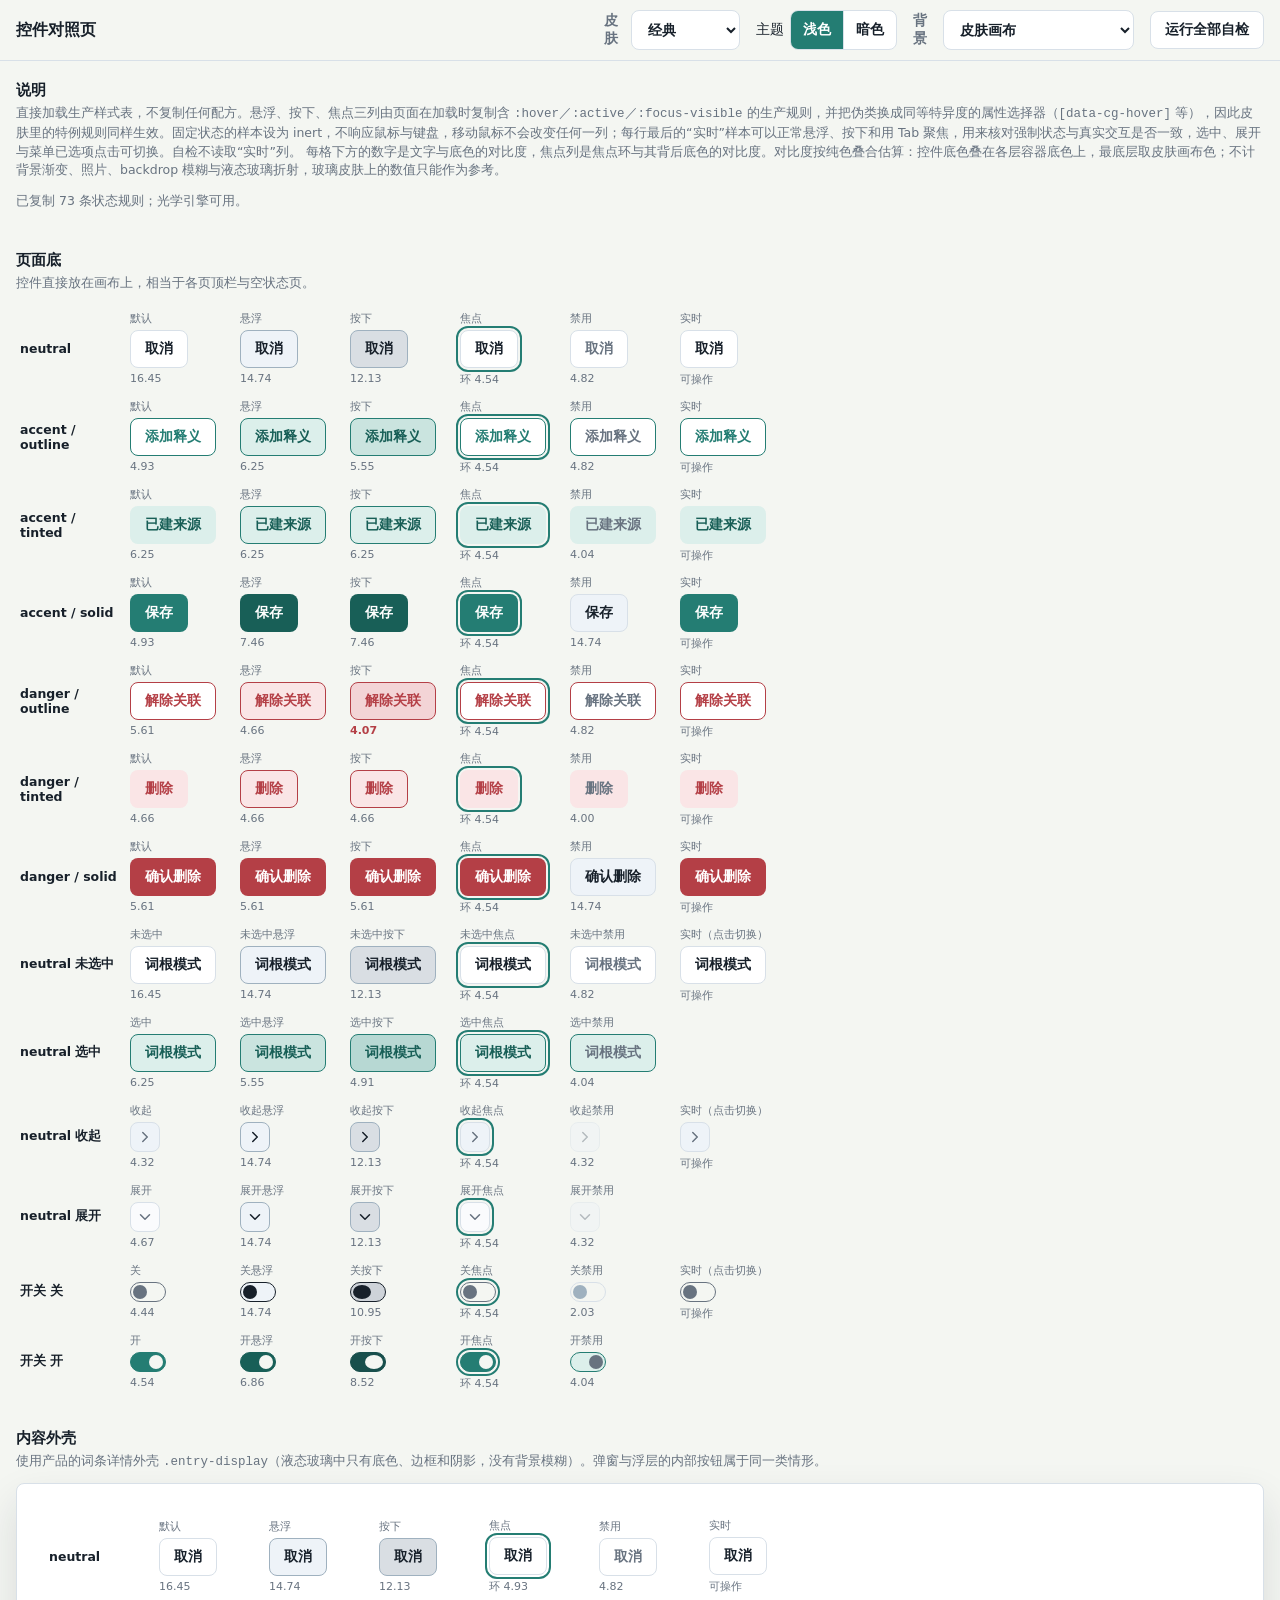
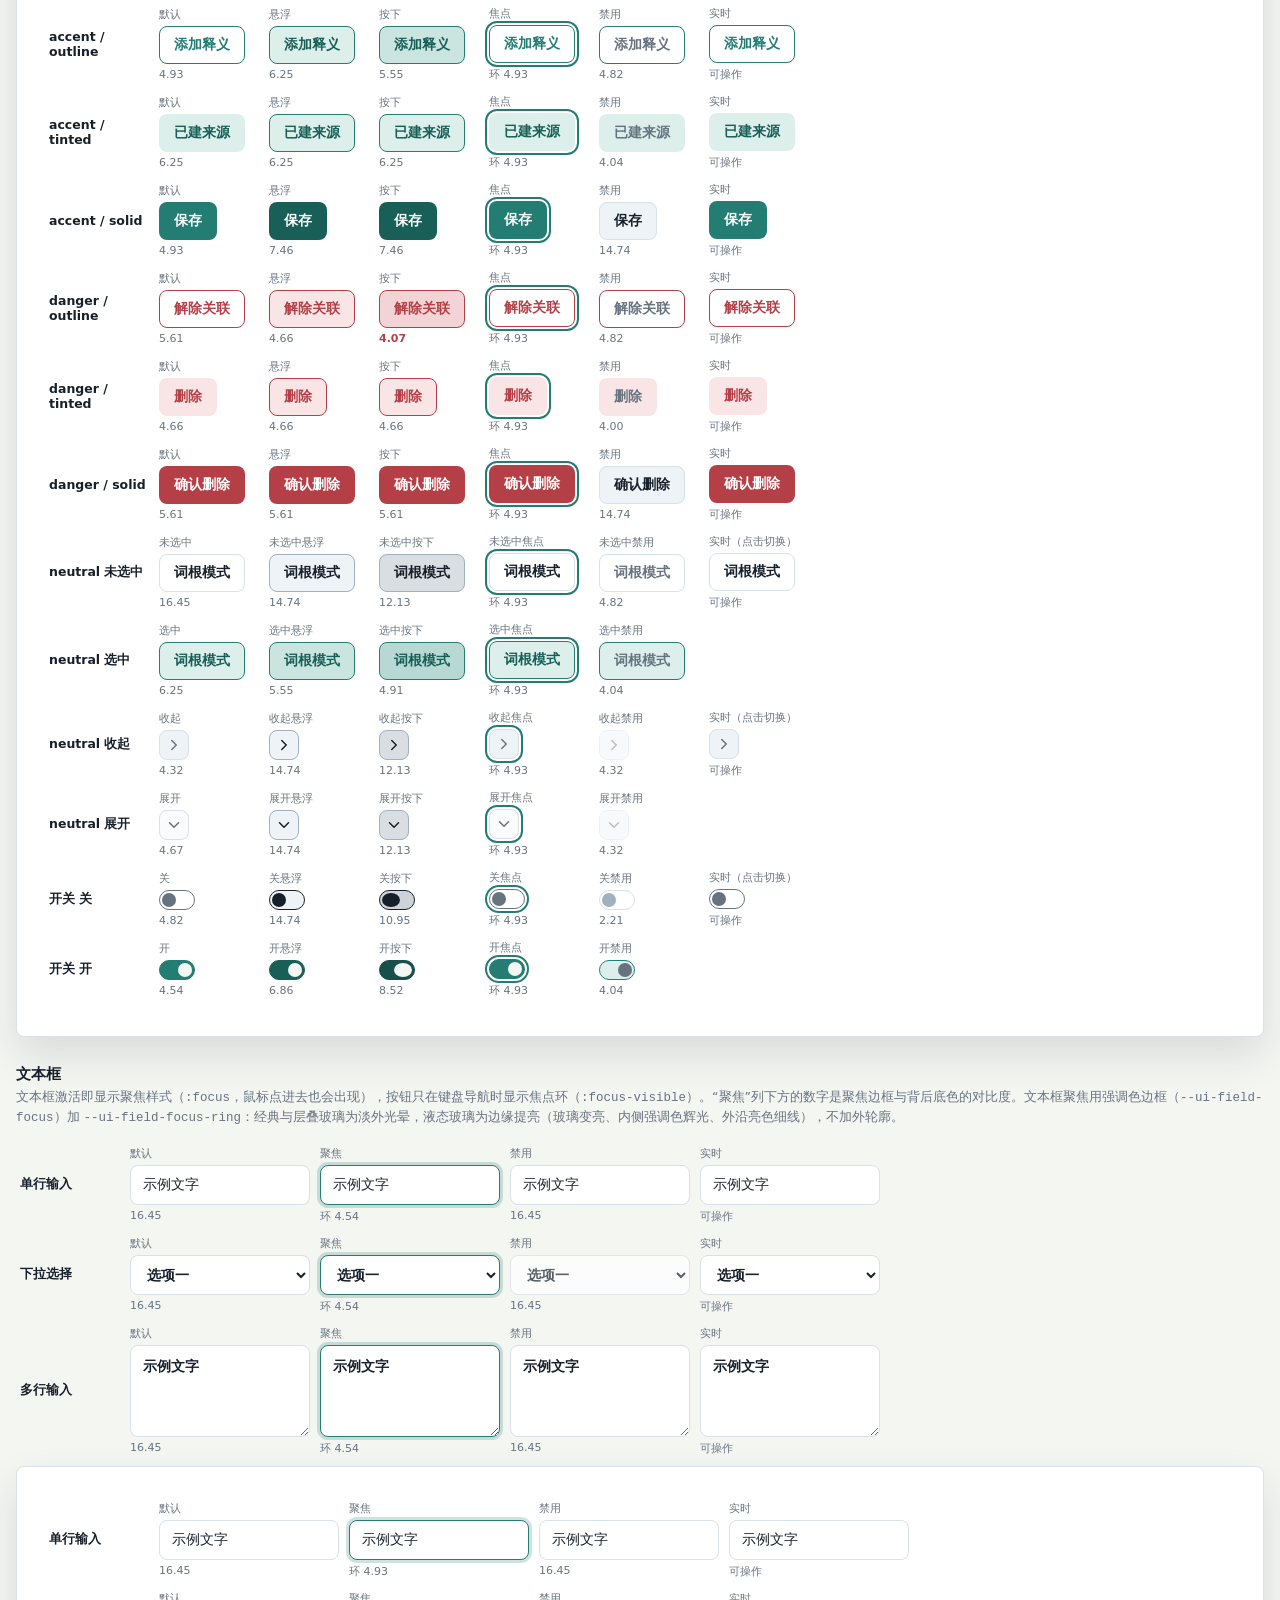
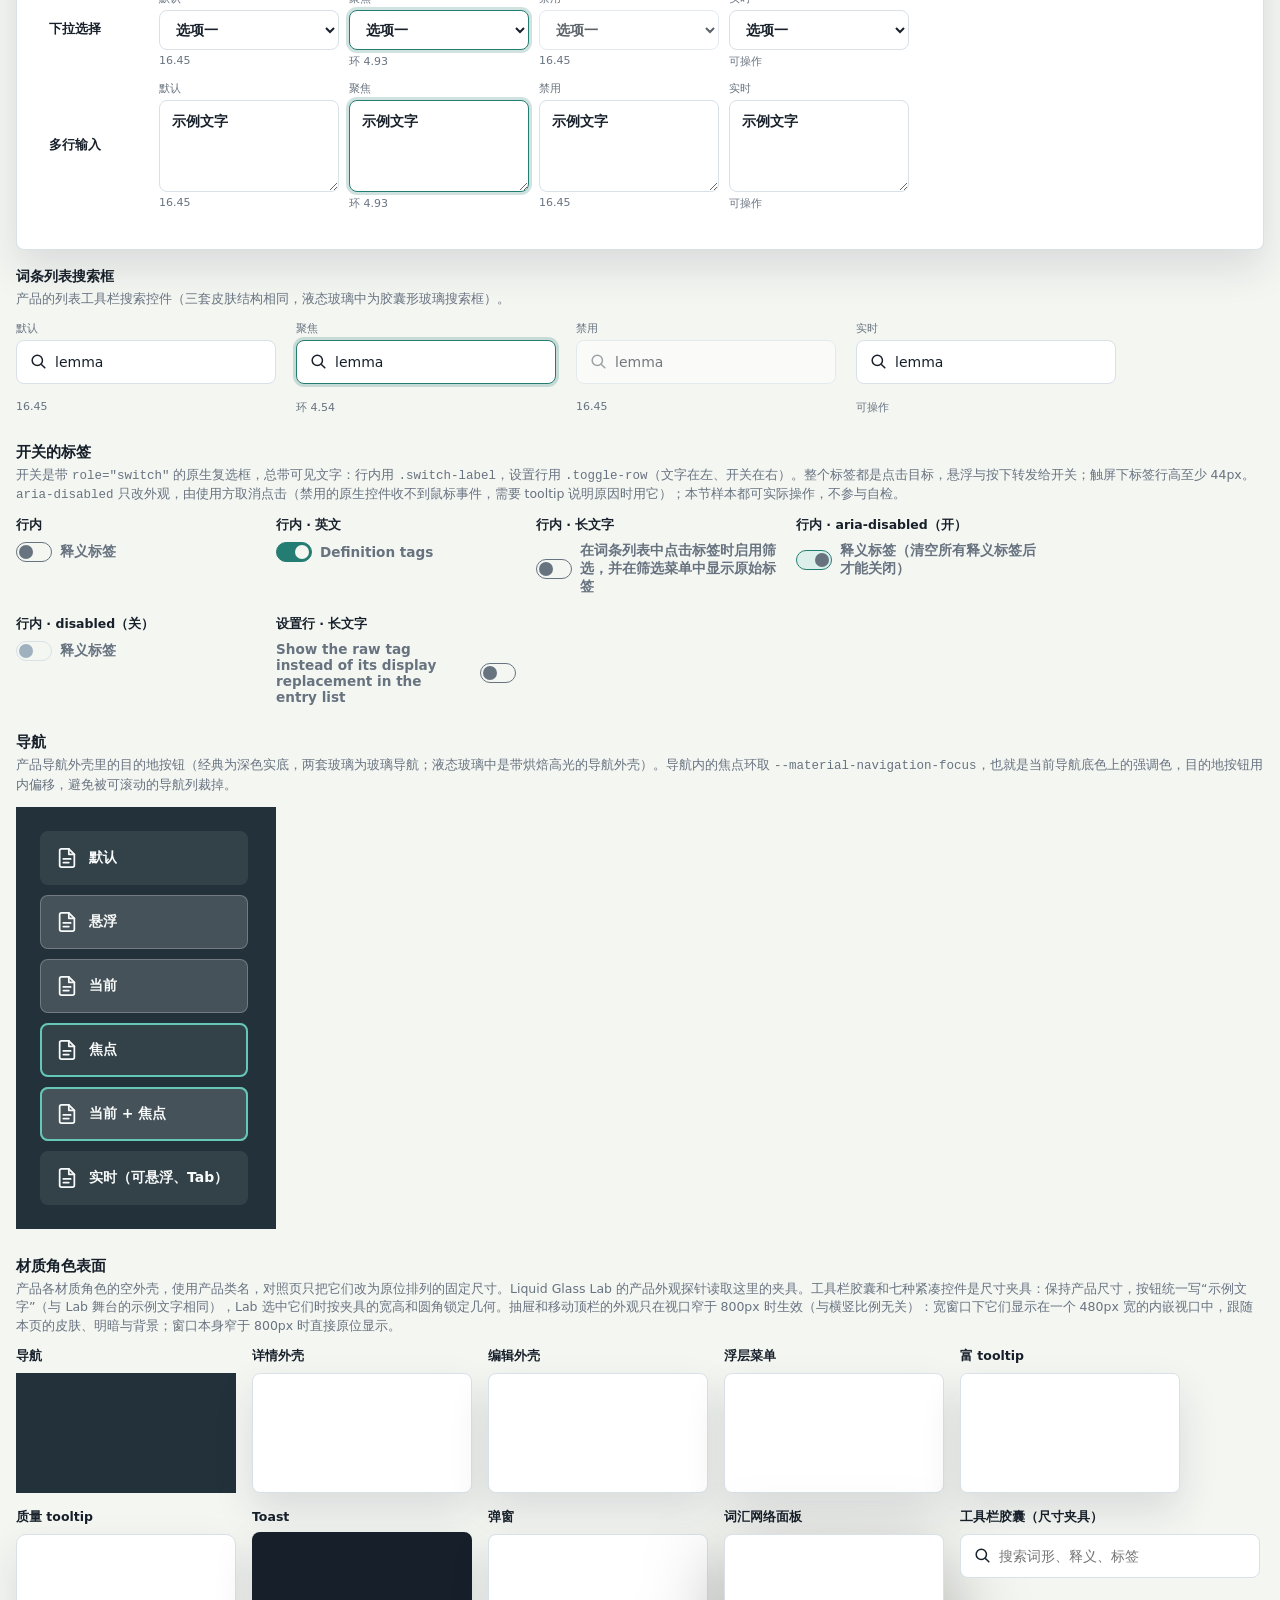
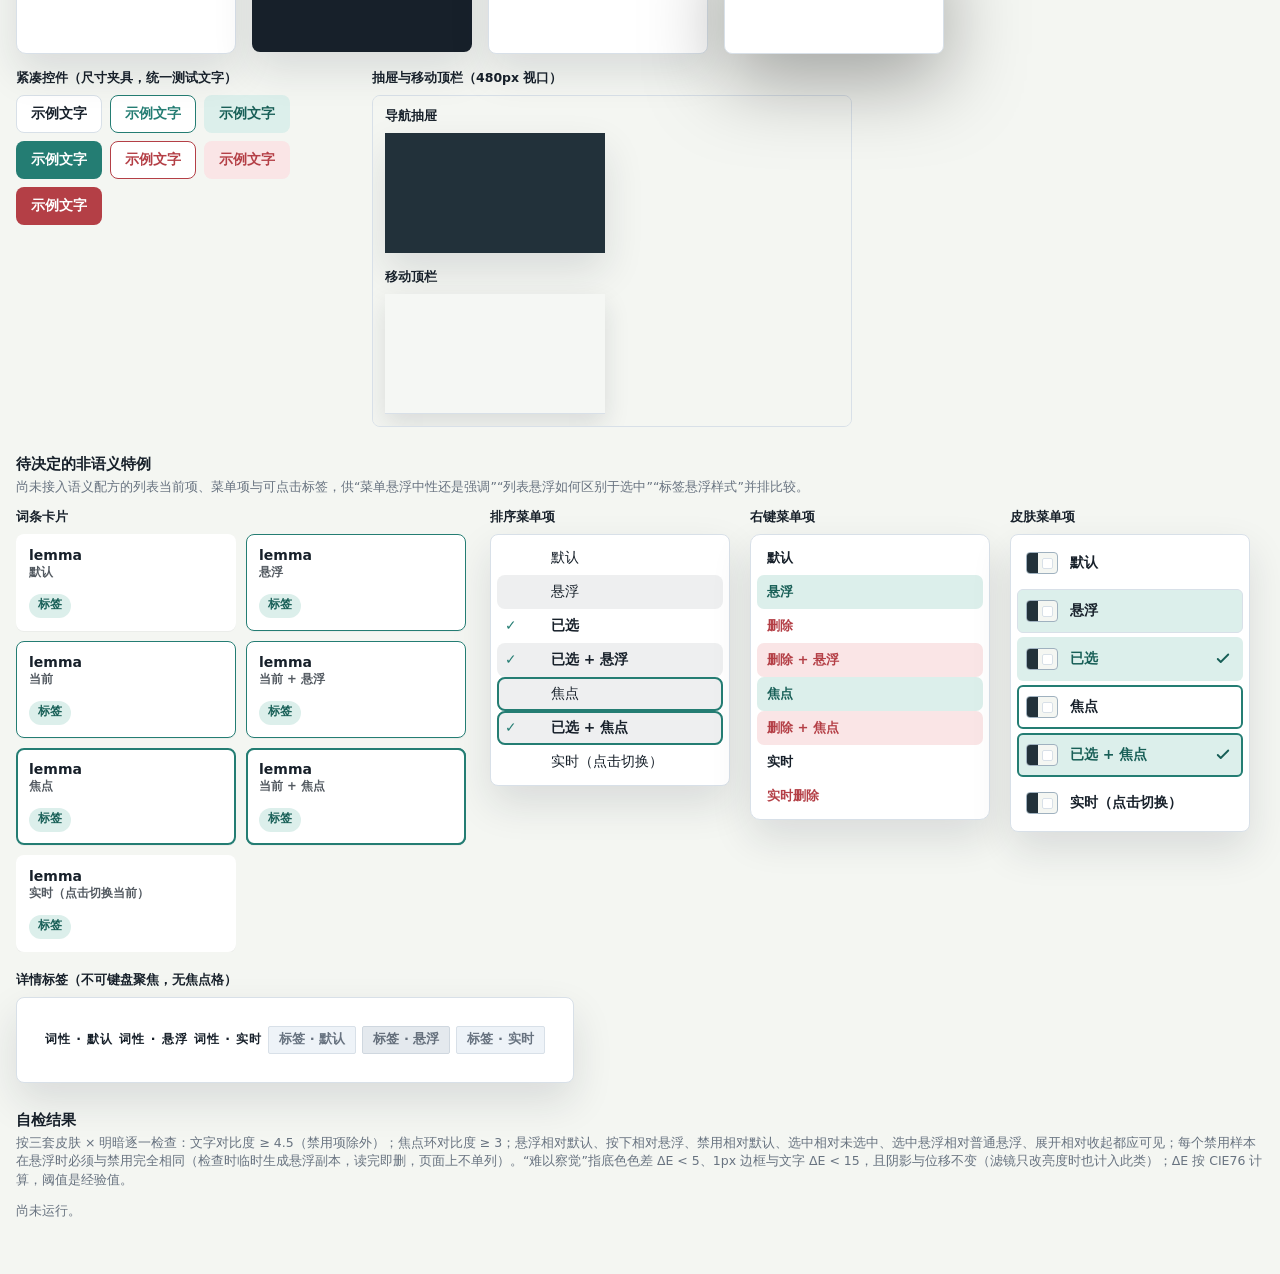
==== commit 19278bfd: "Use the two-row entry list layout in every skin and remove the old layout Classic and Layered Glass " ====
--- a/control-gallery.html
+++ b/control-gallery.html
@@ -137,10 +137,10 @@
       display: block;
     }
 
-    /* One large production Mail search capsule as the glass owner, like the content
+    /* One large production search capsule as the glass owner, like the content
        shell above. Only its capsule geometry (flex row, pill radius) is replaced;
        paint and optics stay with the production rules and the engine. */
-    body[data-entry-layout="mail"] .entry-search-control.cg-context-glass {
+    .entry-search-control.cg-context-glass {
       display: block;
       min-height: 0;
       padding: 16px;
@@ -432,7 +432,7 @@
         <div class="cg-scroll"><div class="cg-matrix" data-cg-context="shell" data-cg-rows="fields"></div></div>
       </article>
       <h3 class="cg-subhead">词条列表搜索框</h3>
-      <p class="cg-note">产品的列表工具栏搜索控件（液态玻璃中为 Mail 胶囊搜索框，其他皮肤为普通输入框）。</p>
+      <p class="cg-note">产品的列表工具栏搜索控件（三套皮肤结构相同，液态玻璃中为胶囊形玻璃搜索框）。</p>
       <div class="cg-specials" id="cgSearchFields"></div>
     </section>
 
@@ -468,7 +468,7 @@
         <figure><figcaption>弹窗</figcaption><section class="modal-panel" data-cg-role="modal"></section></figure>
         <figure><figcaption>词汇网络面板</figcaption><section class="network-panel" data-cg-role="network"></section></figure>
         <figure inert><figcaption>工具栏胶囊（尺寸夹具）</figcaption>
-          <div class="filter-row entry-list-toolbar cg-toolbar-fixture">
+          <div class="entry-list-toolbar cg-toolbar-fixture">
             <div class="entry-search-control">
               <div class="entry-mail-search-surface" aria-hidden="true" data-cg-role="toolbar" data-cg-natural-size></div>
               <svg class="nav-icon entry-mail-search-icon" viewBox="0 0 24 24" aria-hidden="true"><circle cx="10.5" cy="10.5" r="6.5"></circle><path d="m16 16 4 4"></path></svg>
@@ -776,8 +776,8 @@
         });
       }
 
-      // The list toolbar search control as index.html writes it; Liquid Glass styles
-      // it only inside .entry-list-toolbar under the Mail layout.
+      // The list toolbar search control as index.html writes it; skins style it
+      // inside .entry-list-toolbar.
       function buildSearchFields(container) {
         FIELD_STATES.forEach(([stateId, stateLabel, attributes]) => {
           const cell = document.createElement("div");
@@ -786,7 +786,7 @@
           label.className = "cg-cell-state";
           label.textContent = stateLabel;
           const toolbar = document.createElement("div");
-          toolbar.className = "filter-row entry-list-toolbar";
+          toolbar.className = "entry-list-toolbar";
           toolbar.innerHTML = `
             <div class="entry-search-control">
               <div class="entry-mail-search-surface" aria-hidden="true"></div>
@@ -1127,12 +1127,6 @@
       function applyCombination(skin, theme) {
         document.body.dataset.uiSkin = skin;
         document.body.classList.toggle("dark-theme", theme === "dark");
-        // Mirrors lib/entry-workspace-layout.js: only Liquid Glass uses the Mail layout.
-        if (skin === "liquid-glass") {
-          document.body.dataset.entryLayout = "mail";
-        } else {
-          delete document.body.dataset.entryLayout;
-        }
         elements.glassSection.hidden = skin !== "liquid-glass";
         engine?.setEnabled(skin === "liquid-glass");
       }
--- a/theme-liquid-glass.css
+++ b/theme-liquid-glass.css
@@ -498,6 +498,11 @@
   border-radius: inherit;
 }
 
+/* The entry list search field and header buttons are pills here only. */
+body[data-ui-skin="liquid-glass"] .entry-list-toolbar {
+  --entry-toolbar-radius: var(--radius-pill);
+}
+
 body[data-ui-skin="liquid-glass"] .entry-list-toolbar #rootModeToggleButton {
   --control-selected-background: var(--ui-accent-soft);
   --control-selected-hover-background: color-mix(in srgb, var(--ui-accent-soft) 90%, var(--ui-accent));
--- a/styles.css
+++ b/styles.css
@@ -195,7 +195,6 @@
 .top-bar,
 .form-heading,
 .heading-line,
-.filter-row,
 .form-actions,
 .dialog-actions,
 .top-actions,
@@ -365,7 +364,7 @@
 
 .content-grid {
   display: grid;
-  grid-template-columns: minmax(220px, 340px) minmax(320px, 1fr);
+  grid-template-columns: minmax(240px, 340px) minmax(320px, 1fr);
   gap: 20px;
   align-items: stretch;
   transition: grid-template-columns 180ms ease;
@@ -786,27 +785,18 @@
   }
 }
 
-.filter-row {
-  display: grid;
-  grid-template-columns: 40px minmax(0, 1fr) 40px;
-  gap: 10px;
-  margin-bottom: 0;
-  padding-bottom: 12px;
-  background: none;
-  backdrop-filter: none;
-}
-
-/* Optional workspace layout; skins opt in independently from its geometry. */
+/* Glass leaves only paint in the skins that style them. */
 .entry-mail-search-surface,
 .tag-manager-search-surface,
 .corpus-search-surface,
-.entry-mail-search-icon,
-.entry-mail-root-icon,
 .entry-mail-clear {
   display: none;
 }
 
-body[data-entry-layout="mail"] .entry-list-toolbar {
+/* Entry list toolbar: a search field on its own row, then a flat list header.
+   Skins set the corner shape; Liquid Glass makes it a pill. */
+.entry-list-toolbar {
+  --entry-toolbar-radius: var(--radius-control);
   display: flex;
   flex-direction: column;
   align-items: stretch;
@@ -814,10 +804,10 @@
   padding: 0 0 12px;
 }
 
-body[data-entry-layout="mail"] .entry-search-control {
+.entry-search-control {
   position: relative;
   z-index: 1;
-  border-radius: var(--radius-pill);
+  border-radius: var(--entry-toolbar-radius);
   min-width: 0;
   display: flex;
   align-items: center;
@@ -825,23 +815,25 @@
   min-height: 44px;
 }
 
-body[data-entry-layout="mail"] .entry-search-control > input {
+/* Outranks the generic text-input height and padding. */
+.entry-list-toolbar .entry-search-control > input[type="search"] {
   width: 100%;
+  min-width: 0;
   height: 44px;
   padding-left: 38px;
   padding-right: 44px;
   border-radius: inherit;
 }
 
-body[data-entry-layout="mail"] .entry-search-control:has(> .entry-mail-clear:not([hidden])) > input {
+.entry-list-toolbar .entry-search-control:has(> .entry-mail-clear:not([hidden])) > input[type="search"] {
   padding-right: 80px;
 }
 
-body[data-entry-layout="mail"] .entry-search-control > input::-webkit-search-cancel-button {
+.entry-search-control > input::-webkit-search-cancel-button {
   display: none;
 }
 
-body[data-entry-layout="mail"] .entry-mail-search-icon {
+.entry-mail-search-icon {
   display: block;
   position: absolute;
   left: 13px;
@@ -851,7 +843,7 @@
   pointer-events: none;
 }
 
-body[data-entry-layout="mail"] .entry-search-control > :is(.entry-mail-clear:not([hidden]), .entry-search-config-button) {
+.entry-search-control > :is(.entry-mail-clear:not([hidden]), .entry-search-config-button) {
   display: grid;
   position: absolute;
   width: 36px;
@@ -860,20 +852,20 @@
   min-height: 36px;
   padding: 0;
   place-items: center;
-  border-radius: var(--radius-pill);
-}
-
-body[data-entry-layout="mail"] .entry-search-control > .entry-search-config-button {
+  border-radius: var(--entry-toolbar-radius);
+}
+
+.entry-search-control > .entry-search-config-button {
   right: 4px;
 }
 
-body[data-entry-layout="mail"] .entry-search-control > .entry-mail-clear {
+.entry-search-control > .entry-mail-clear {
   right: 40px;
 }
 
 /* A flat list header under the search field: the sort state reads as text on
-   the left; filter, root mode and "new" are icons on the right. No glass surface. */
-body[data-entry-layout="mail"] .entry-mail-tools {
+   the left; filter, root mode and "new" are icons on the right. */
+.entry-mail-tools {
   display: flex;
   align-items: center;
   width: 100%;
@@ -881,9 +873,10 @@
   min-width: 0;
   min-height: 40px;
   margin-top: -4px;
-}
-
-body[data-entry-layout="mail"] .entry-mail-primary-tools {
+  container-type: inline-size;
+}
+
+.entry-mail-primary-tools {
   display: flex;
   flex: 1 1 auto;
   align-items: center;
@@ -891,16 +884,15 @@
   min-width: 0;
 }
 
-body[data-entry-layout="mail"] .entry-mail-primary-tools > :is(.entry-filter-control, .entry-sort-control) {
-  position: static;
-  min-width: 0;
-}
-
-body[data-entry-layout="mail"] .entry-mail-primary-tools > .entry-sort-control {
+.entry-mail-primary-tools > :is(.entry-filter-control, .entry-sort-control) {
+  min-width: 0;
+}
+
+.entry-mail-primary-tools > .entry-sort-control {
   flex: 1 1 auto;
 }
 
-body[data-entry-layout="mail"] :is(.entry-mail-tools, .entry-search-control, .root-mode-controls) .nav-icon {
+:is(.entry-mail-tools, .entry-search-control, .root-mode-controls) .nav-icon {
   display: block;
   flex: 0 0 auto;
   width: 19px;
@@ -908,32 +900,11 @@
   margin: 0;
 }
 
-body[data-entry-layout="mail"] .entry-mail-tools :is(button:disabled, button[aria-disabled="true"]) .nav-icon {
+.entry-mail-tools :is(button:disabled, button[aria-disabled="true"]) .nav-icon {
   opacity: 0.4;
 }
 
-body[data-entry-layout="mail"] .entry-mail-tools .entry-sort-button {
-  width: auto;
-  max-width: 100%;
-  gap: 6px;
-  padding: 0 10px;
-  border-radius: var(--radius-pill);
-  color: var(--ui-text-muted);
-  font-size: 0.82rem;
-}
-
-body[data-entry-layout="mail"] .entry-mail-tools .entry-sort-button .entry-sort-icon {
-  display: block;
-  width: 16px;
-  height: 16px;
-}
-
-body[data-entry-layout="mail"] .entry-mail-tools .entry-sort-button .entry-sort-chevron {
-  width: 15px;
-  height: 15px;
-}
-
-body[data-entry-layout="mail"] .entry-mail-primary-tools :is(#entryFilterButton, #rootModeToggleButton, #entryListNewEntryButton) {
+.entry-mail-primary-tools :is(#entryFilterButton, #rootModeToggleButton, #entryListNewEntryButton) {
   display: grid;
   width: 40px;
   height: 40px;
@@ -941,16 +912,16 @@
   min-height: 40px;
   padding: 0;
   place-items: center;
-  border-radius: var(--radius-pill);
-}
-
-body[data-entry-layout="mail"] #rootModeToggleButton > span {
+  border-radius: var(--entry-toolbar-radius);
+}
+
+#rootModeToggleButton > span {
   display: none;
 }
 
 /* "New" is the header's only filled icon: a weak accent fill marks the primary
    action without the outline recipe's border or raised shadow. */
-body[data-entry-layout="mail"] .entry-mail-primary-tools > #entryListNewEntryButton {
+.entry-mail-primary-tools > #entryListNewEntryButton {
   --control-background: var(--control-tone-tint);
   --control-hover-background: color-mix(in srgb, var(--control-tone-tint) 90%, var(--control-tone-color));
   --control-pressed-background: color-mix(in srgb, var(--control-tone-tint) 80%, var(--control-tone-color));
@@ -965,17 +936,13 @@
 
 /* At 320px of viewport the drawer header leaves the sort text little room:
    drop the sort icon there; the chevron still marks the menu. */
-body[data-entry-layout="mail"] .entry-mail-tools {
-  container-type: inline-size;
-}
-
 @container (max-width: 280px) {
-  body[data-entry-layout="mail"] .entry-mail-tools .entry-sort-button .entry-sort-icon {
+  .entry-mail-tools .entry-sort-button .entry-sort-icon {
     display: none;
   }
 }
 
-body[data-entry-layout="mail"] .entry-mail-divider {
+.entry-mail-divider {
   flex: 0 0 auto;
   width: 1px;
   height: 20px;
@@ -985,7 +952,7 @@
 
 /* Root mode shares the row under the toolbar with the filter status: the
    two never apply at once, so expand/collapse take the filter row's metrics. */
-body[data-entry-layout="mail"] .root-mode-controls > :is(#expandAllRootsButton, #collapseAllRootsButton) {
+.root-mode-controls > :is(#expandAllRootsButton, #collapseAllRootsButton) {
   display: inline-flex;
   align-items: center;
   gap: 6px;
@@ -997,95 +964,35 @@
   line-height: 1;
 }
 
-body[data-entry-layout="mail"] .root-mode-controls > :is(#expandAllRootsButton, #collapseAllRootsButton)[hidden] {
+.root-mode-controls > :is(#expandAllRootsButton, #collapseAllRootsButton)[hidden] {
   display: none;
 }
 
-body[data-entry-layout="mail"] .root-mode-controls .entry-mail-root-icon {
+.root-mode-controls .entry-mail-root-icon {
   width: 16px;
   height: 16px;
 }
 
+.root-mode-controls:not(:has(> :not([hidden]))) {
+  display: none;
+}
+
 /* Menus mount directly under body, outside the sticky list's stacking context. */
-body[data-entry-layout="mail"] .entry-workspace-menu {
+.entry-workspace-menu {
   position: fixed;
   z-index: var(--layer-floating-menu);
   pointer-events: auto;
-  right: auto;
   width: 340px;
   max-width: calc(100vw - 24px);
   max-height: min(520px, calc(100dvh - 24px));
 }
 
-body[data-entry-layout="mail"] .entry-workspace-menu.entry-sort-menu {
+.entry-workspace-menu.entry-sort-menu {
   width: min(240px, calc(100vw - 24px));
 }
 
-body[data-entry-layout="mail"] .entry-card {
-  min-height: 104px;
-  padding: 12px;
-}
-
-body[data-entry-layout="mail"] .entry-card p {
-  -webkit-line-clamp: 2;
-}
-
-body[data-entry-layout="mail"] .entry-card:is(.compact-entry-card, .body-only-entry-card) {
-  min-height: 0;
-}
-
-body[data-entry-layout="mail"] .root-mode-controls:not(:has(> :not([hidden]))) {
-  display: none;
-}
-
-@media (min-width: 800px) {
-  body[data-entry-layout="mail"] .content-grid[data-browser-state="expanded"] {
-    grid-template-columns: minmax(240px, 340px) minmax(320px, 1fr);
-  }
-}
-
-.entry-search-control {
-  position: relative;
-  display: grid;
-  grid-column: 1 / -1;
-  grid-template-columns: minmax(0, 1fr) 40px;
-  gap: 10px;
-}
-
-.entry-search-control input {
-  grid-column: 1;
-  min-width: 0;
-}
-
-.filter-row select {
-  min-width: 0;
-}
-
-.secondary-button.entry-search-config-button {
-  display: grid;
-  width: 40px;
-  height: 40px;
-  min-width: 40px;
-  min-height: 40px;
-  padding: 0;
-  place-items: center;
-  background: var(--material-control-background);
-}
-
-.secondary-button.entry-search-config-button .nav-icon {
-  width: 19px;
-  height: 19px;
-  margin: 0;
-}
-
 .entry-search-config-menu {
-  position: absolute;
-  top: calc(100% + 8px);
-  right: 0;
-  z-index: 12;
-  display: grid;
-  width: min(320px, 100%);
-  max-height: min(520px, calc(100dvh - 96px));
+  display: grid;
   gap: 10px;
   overflow: auto;
   border: 1px solid var(--material-floating-border);
@@ -1100,21 +1007,19 @@
   font-size: 0.9rem;
 }
 
-/* One sort menu for every layout: the standard toolbar shows the state as text
-   where the native select used to be; the Mail layout shows a generic icon. */
-.entry-sort-control {
-  position: relative;
-  min-width: 0;
-}
-
+/* The sort trigger shows the current state as text on the list header. */
 .secondary-button.entry-sort-button {
   display: flex;
   align-items: center;
-  gap: 8px;
-  width: 100%;
+  gap: 6px;
+  width: auto;
+  max-width: 100%;
   min-width: 0;
   height: 40px;
-  padding: 0 10px 0 12px;
+  padding: 0 10px;
+  border-radius: var(--entry-toolbar-radius);
+  color: var(--ui-text-muted);
+  font-size: 0.82rem;
   text-align: start;
 }
 
@@ -1128,21 +1033,17 @@
 }
 
 .entry-sort-button .entry-sort-icon {
-  display: none;
-}
-
-.entry-sort-button .entry-sort-chevron {
-  flex: 0 0 auto;
   width: 16px;
   height: 16px;
-  margin: 0;
-  color: var(--ui-text-muted);
-}
-
-/* Right-aligned with the trigger and no wider than the trigger plus the filter
-   button beside it, so a narrow drawer never clips its left edge. */
+}
+
+.entry-sort-button .entry-sort-chevron {
+  width: 15px;
+  height: 15px;
+  color: var(--ui-text-muted);
+}
+
 .entry-search-config-menu.entry-sort-menu {
-  width: min(240px, calc(100% + 50px));
   gap: 0;
   padding: 6px;
 }
@@ -1213,11 +1114,6 @@
   min-width: 0;
 }
 
-.entry-filter-control {
-  position: relative;
-  min-width: 0;
-}
-
 .secondary-button.entry-filter-button {
   display: grid;
   width: 40px;
@@ -1239,13 +1135,7 @@
 }
 
 .entry-filter-menu {
-  position: absolute;
-  top: calc(100% + 8px);
-  left: 0;
-  z-index: 12;
-  display: grid;
-  width: min(320px, calc(100vw - 36px));
-  max-height: min(520px, calc(100dvh - 96px));
+  display: grid;
   gap: 14px;
   overflow: auto;
   border: 1px solid var(--material-floating-border);
@@ -1528,8 +1418,7 @@
   stroke-linejoin: round;
 }
 
-.filter-row input:disabled,
-.filter-row select:disabled {
+.entry-list-toolbar input:disabled {
   cursor: not-allowed;
   opacity: 0.58;
 }
@@ -1786,12 +1675,20 @@
   --control-hover-border: var(--ui-accent);
 }
 
-.entry-mail-clear[data-control-tone="neutral"] {
+/* Buttons inside the search field and on the list header are flat in every
+   skin: no fill, edge or raised shadow at rest. An effective filter keeps its
+   accent edge through --control-context-border. */
+:is(.entry-search-control > button, .entry-mail-primary-tools > button, .entry-mail-primary-tools > div > button)[data-control-tone="neutral"] {
   --control-background: transparent;
-  --control-border: transparent;
-  --control-hover-border: transparent;
+  --control-border: var(--control-context-border, transparent);
+  --control-hover-border: var(--control-context-border, transparent);
   --control-hover-background: color-mix(in srgb, var(--ui-text) 18%, transparent);
   --control-pressed-background: color-mix(in srgb, var(--ui-text) 28%, transparent);
+  --control-disabled-background: transparent;
+  --control-disabled-border: transparent;
+  --control-shadow: none;
+  --control-hover-shadow: none;
+  --control-pressed-shadow: none;
 }
 
 :where(.entry-search-config-button, .entry-filter-button, #entrySortButton, [data-control-disclosure])[data-control-tone][aria-expanded="true"]:not(:disabled):not([aria-disabled="true"]) {
@@ -3270,9 +3167,9 @@
   grid-template-rows: auto minmax(0, 1fr) auto;
   row-gap: 5px;
   align-self: start;
-  min-height: 126px;
-  min-width: 0;
-  padding: 14px;
+  min-height: 104px;
+  min-width: 0;
+  padding: 12px;
   background: var(--material-list-item-background);
   color: var(--ui-text);
   box-shadow: var(--material-card-shadow);
@@ -3358,7 +3255,7 @@
   margin: 0 0 3px;
   overflow: hidden;
   line-height: 1.45;
-  -webkit-line-clamp: 1;
+  -webkit-line-clamp: 2;
   -webkit-box-orient: vertical;
 }
 
@@ -7276,10 +7173,6 @@
     -webkit-backdrop-filter: var(--material-browser-filter);
   }
 
-  .entry-filter-menu {
-    width: calc(min(380px, 100vw - 32px) - 28px);
-  }
-
   .entry-list:not(.virtualized-list) {
     overflow: visible;
     padding-right: 0;
@@ -7442,10 +7335,6 @@
   .gloss-style-row select {
     padding-right: 18px;
     font-size: 0.74rem;
-  }
-
-  .filter-row {
-    display: grid;
   }
 
   .entry-display,
